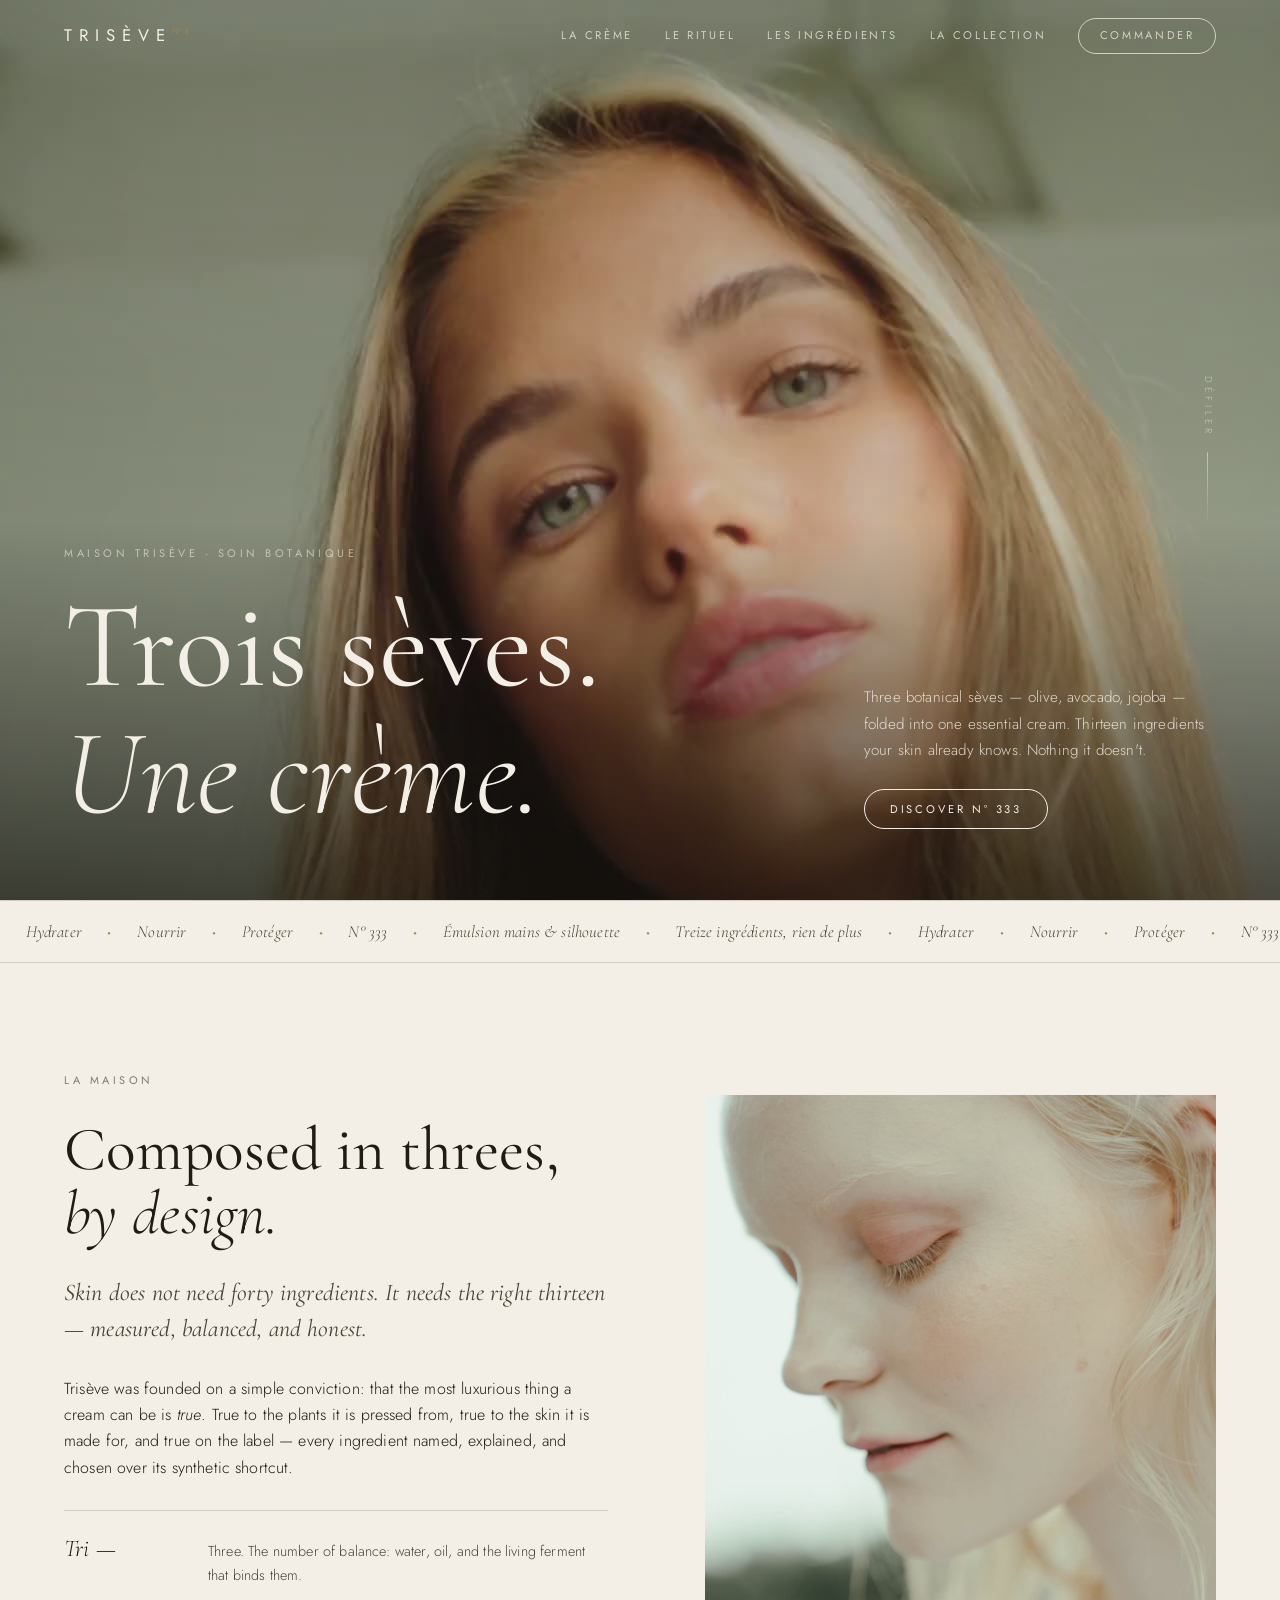
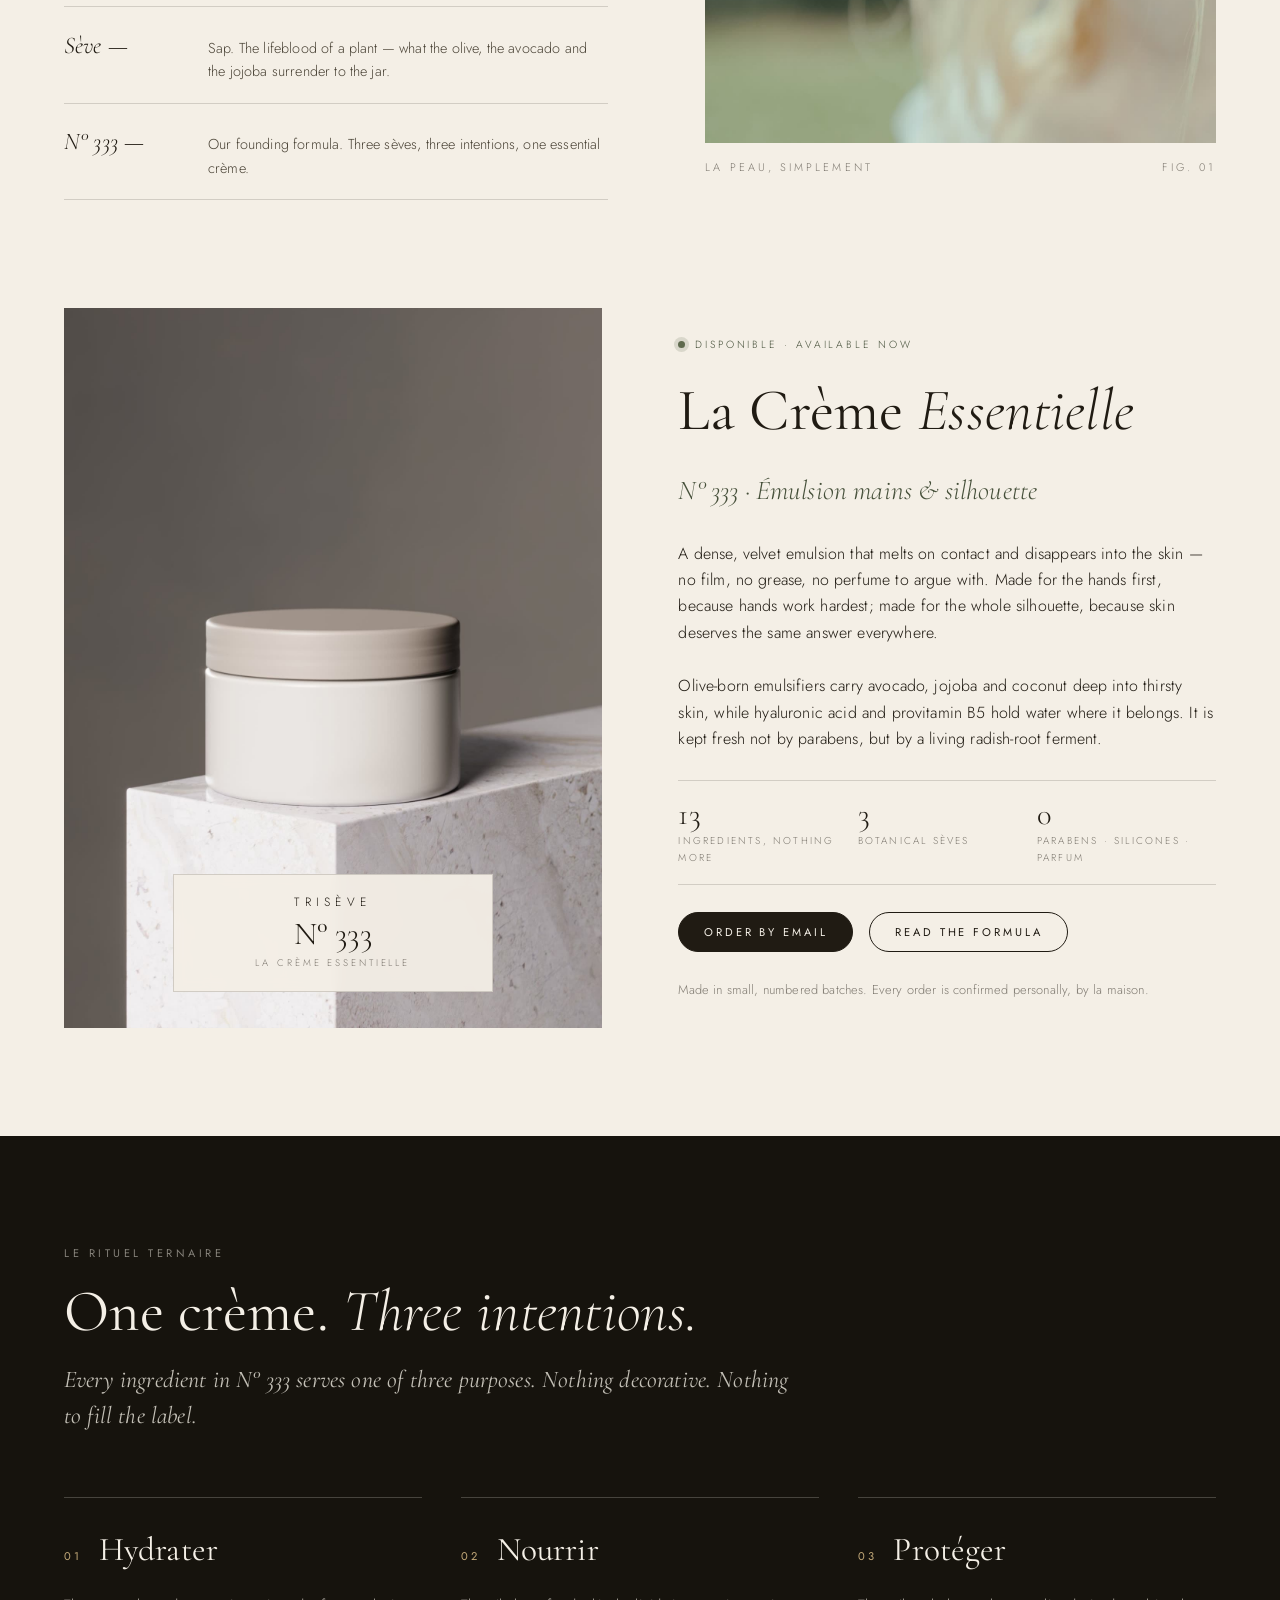
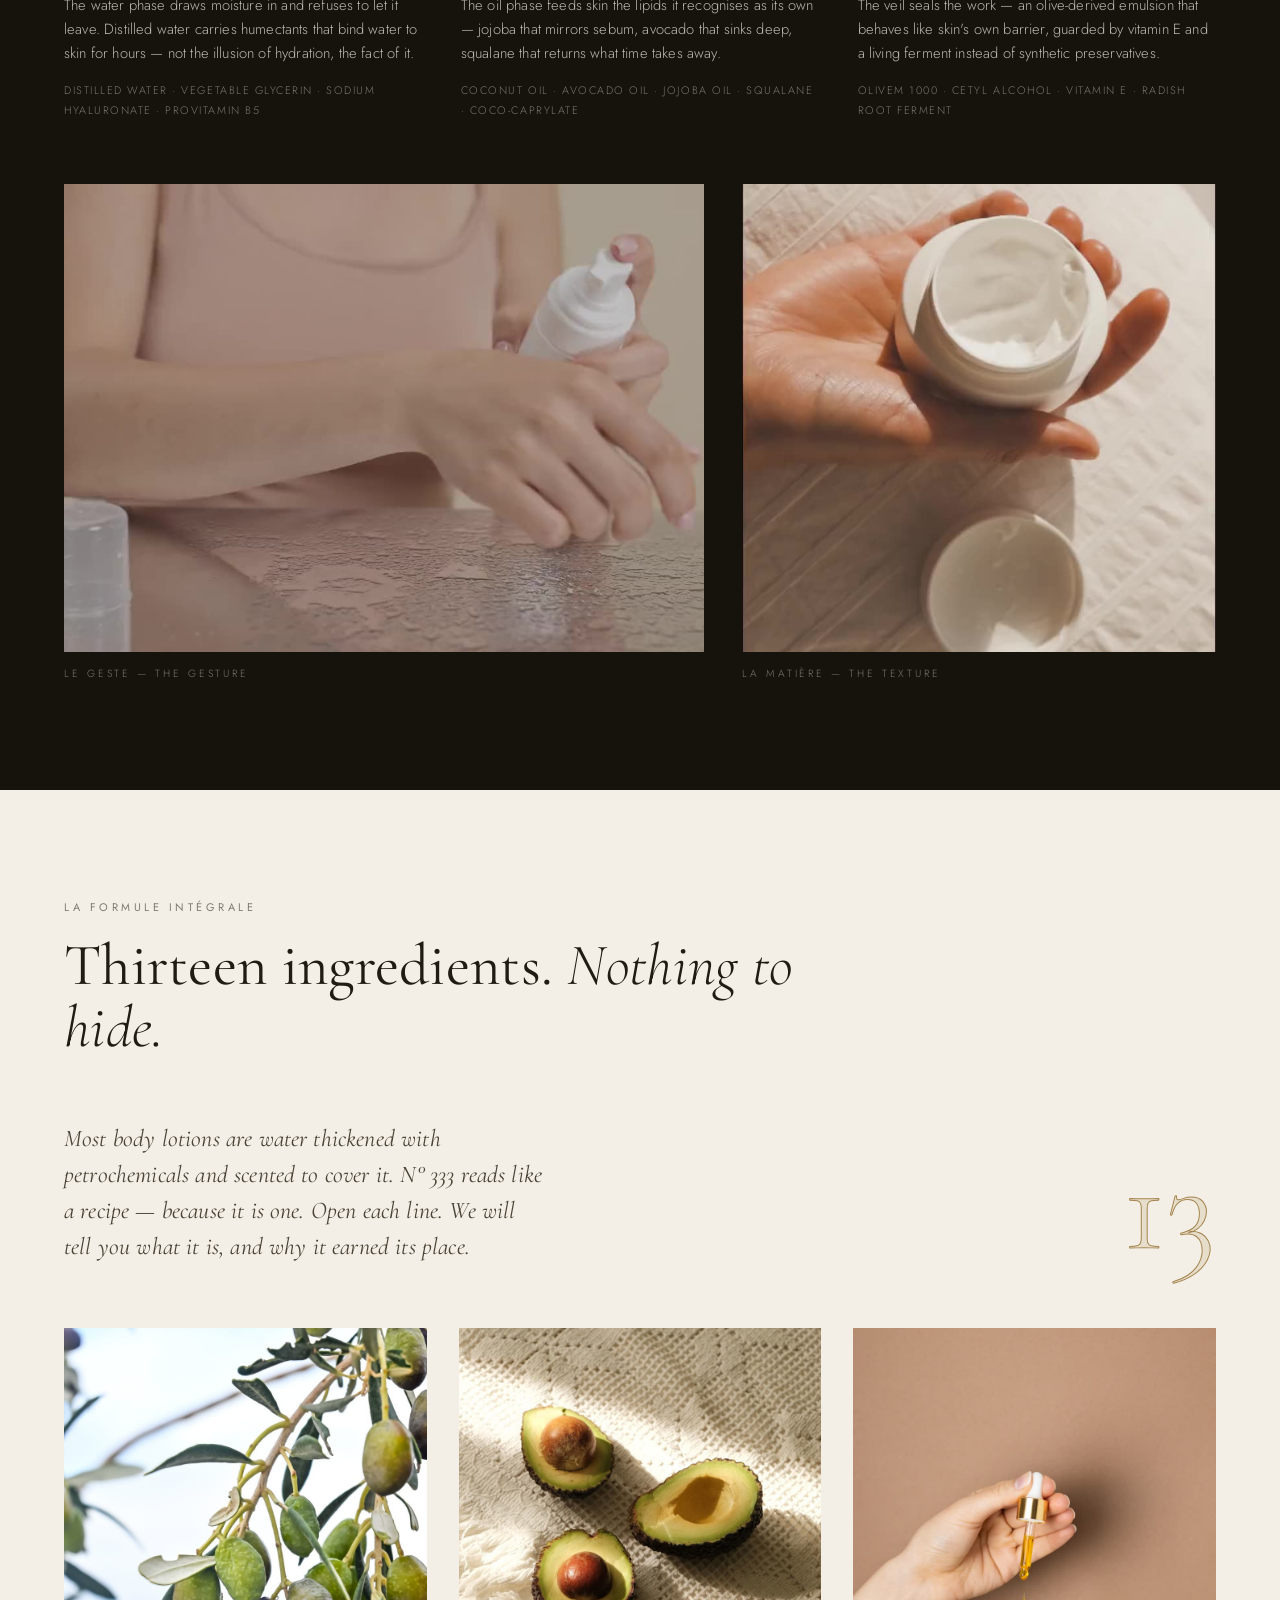
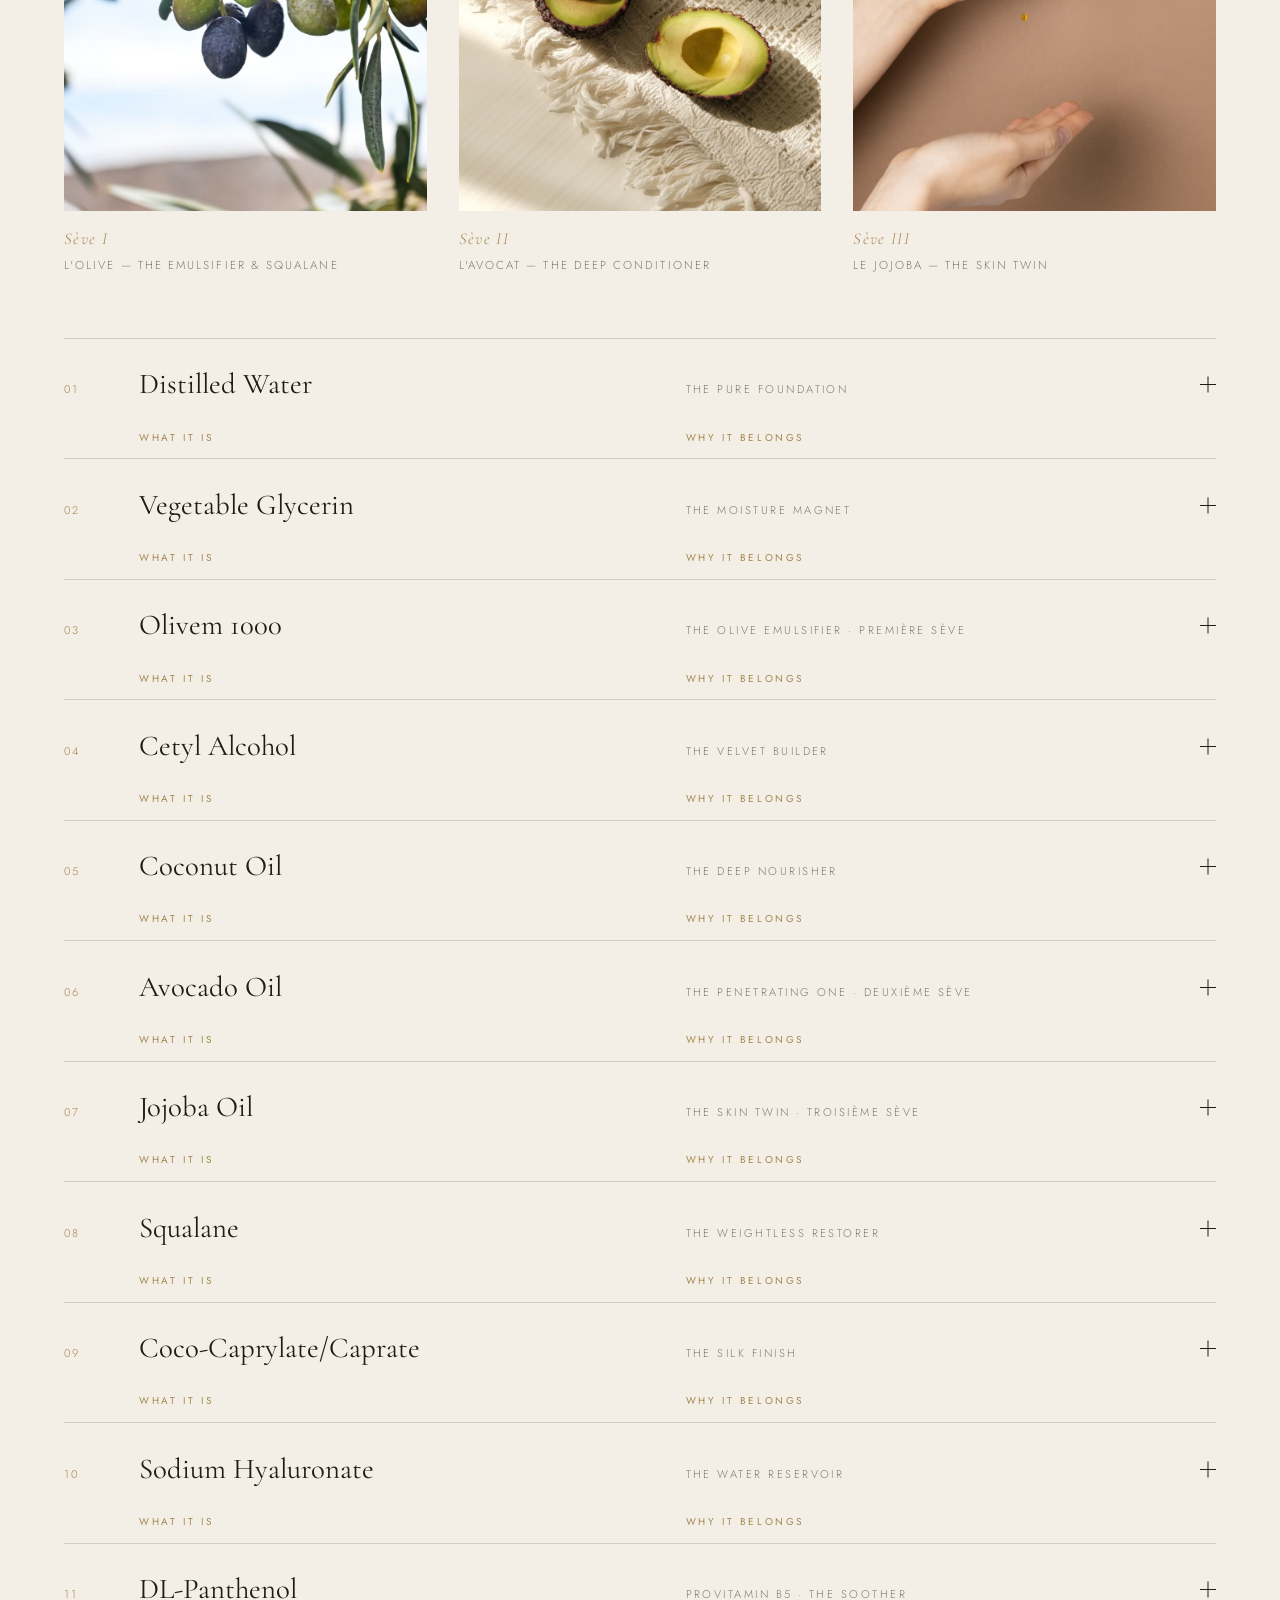
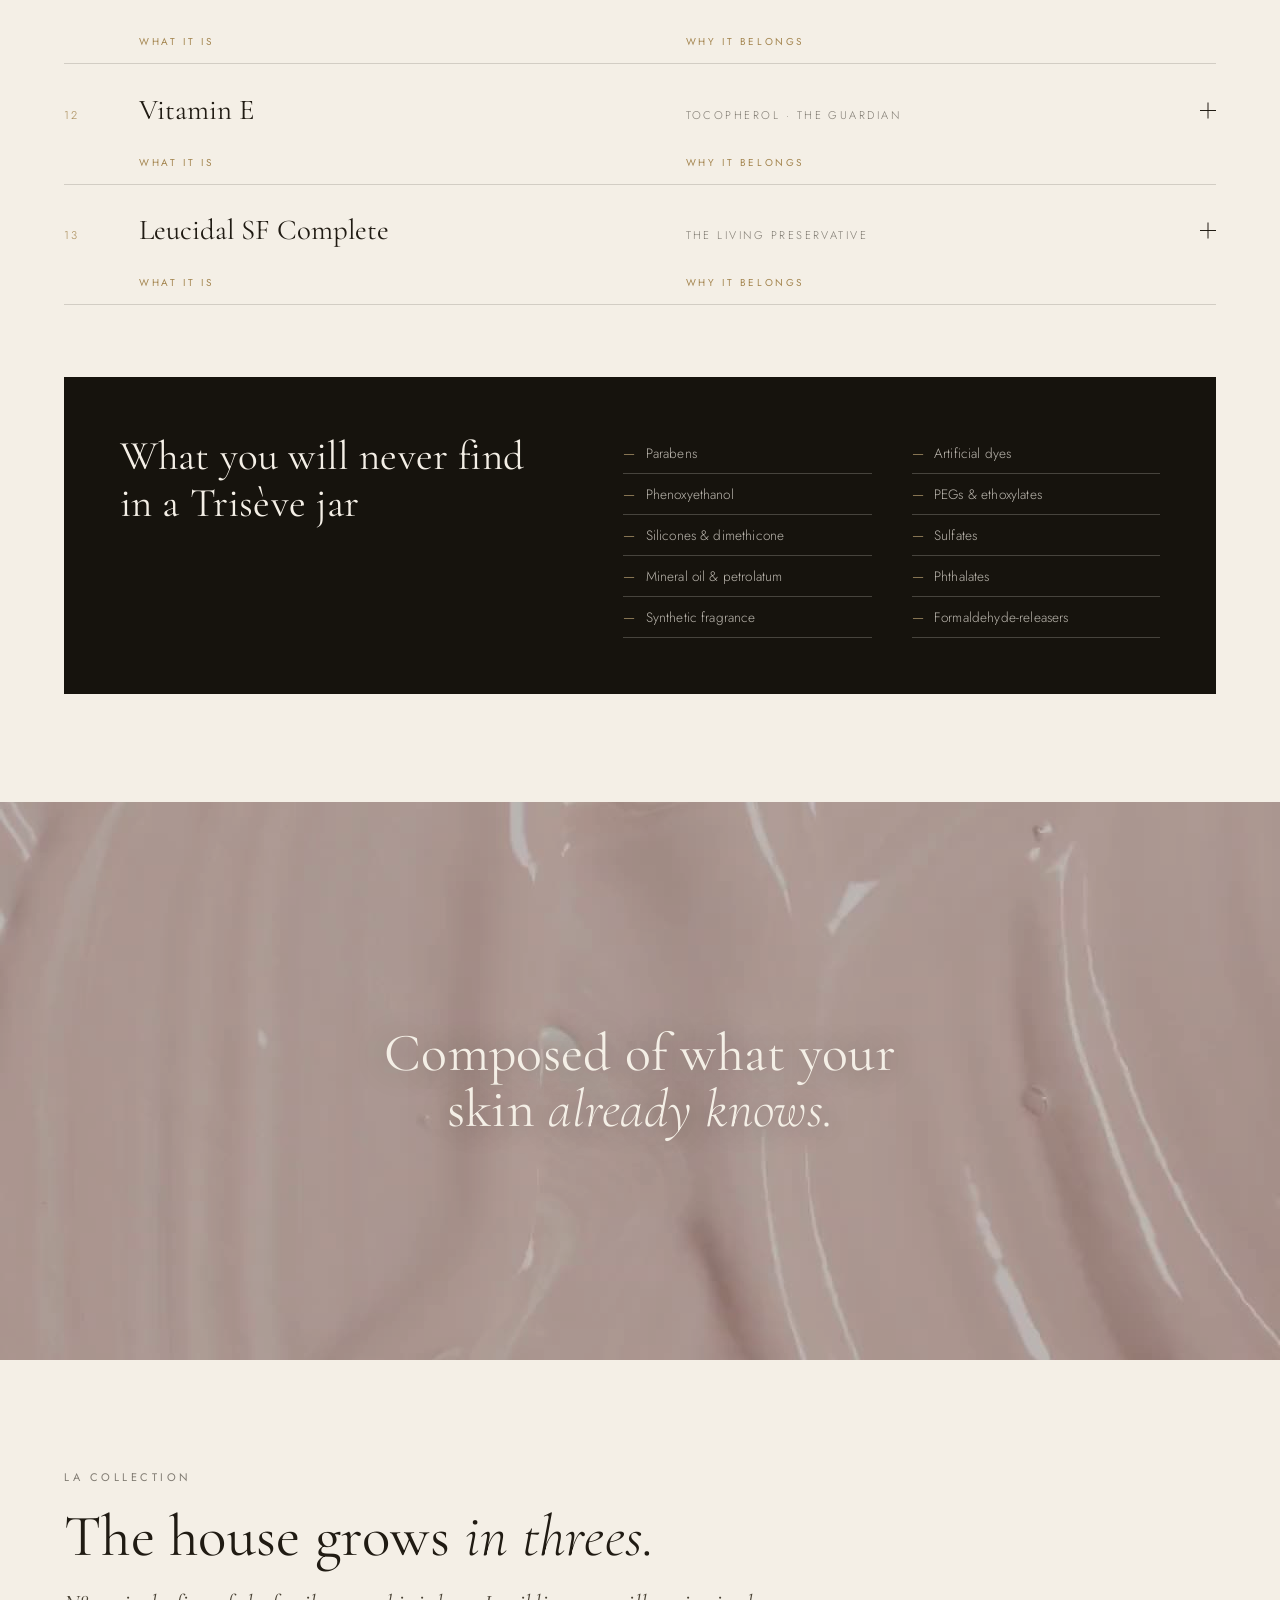
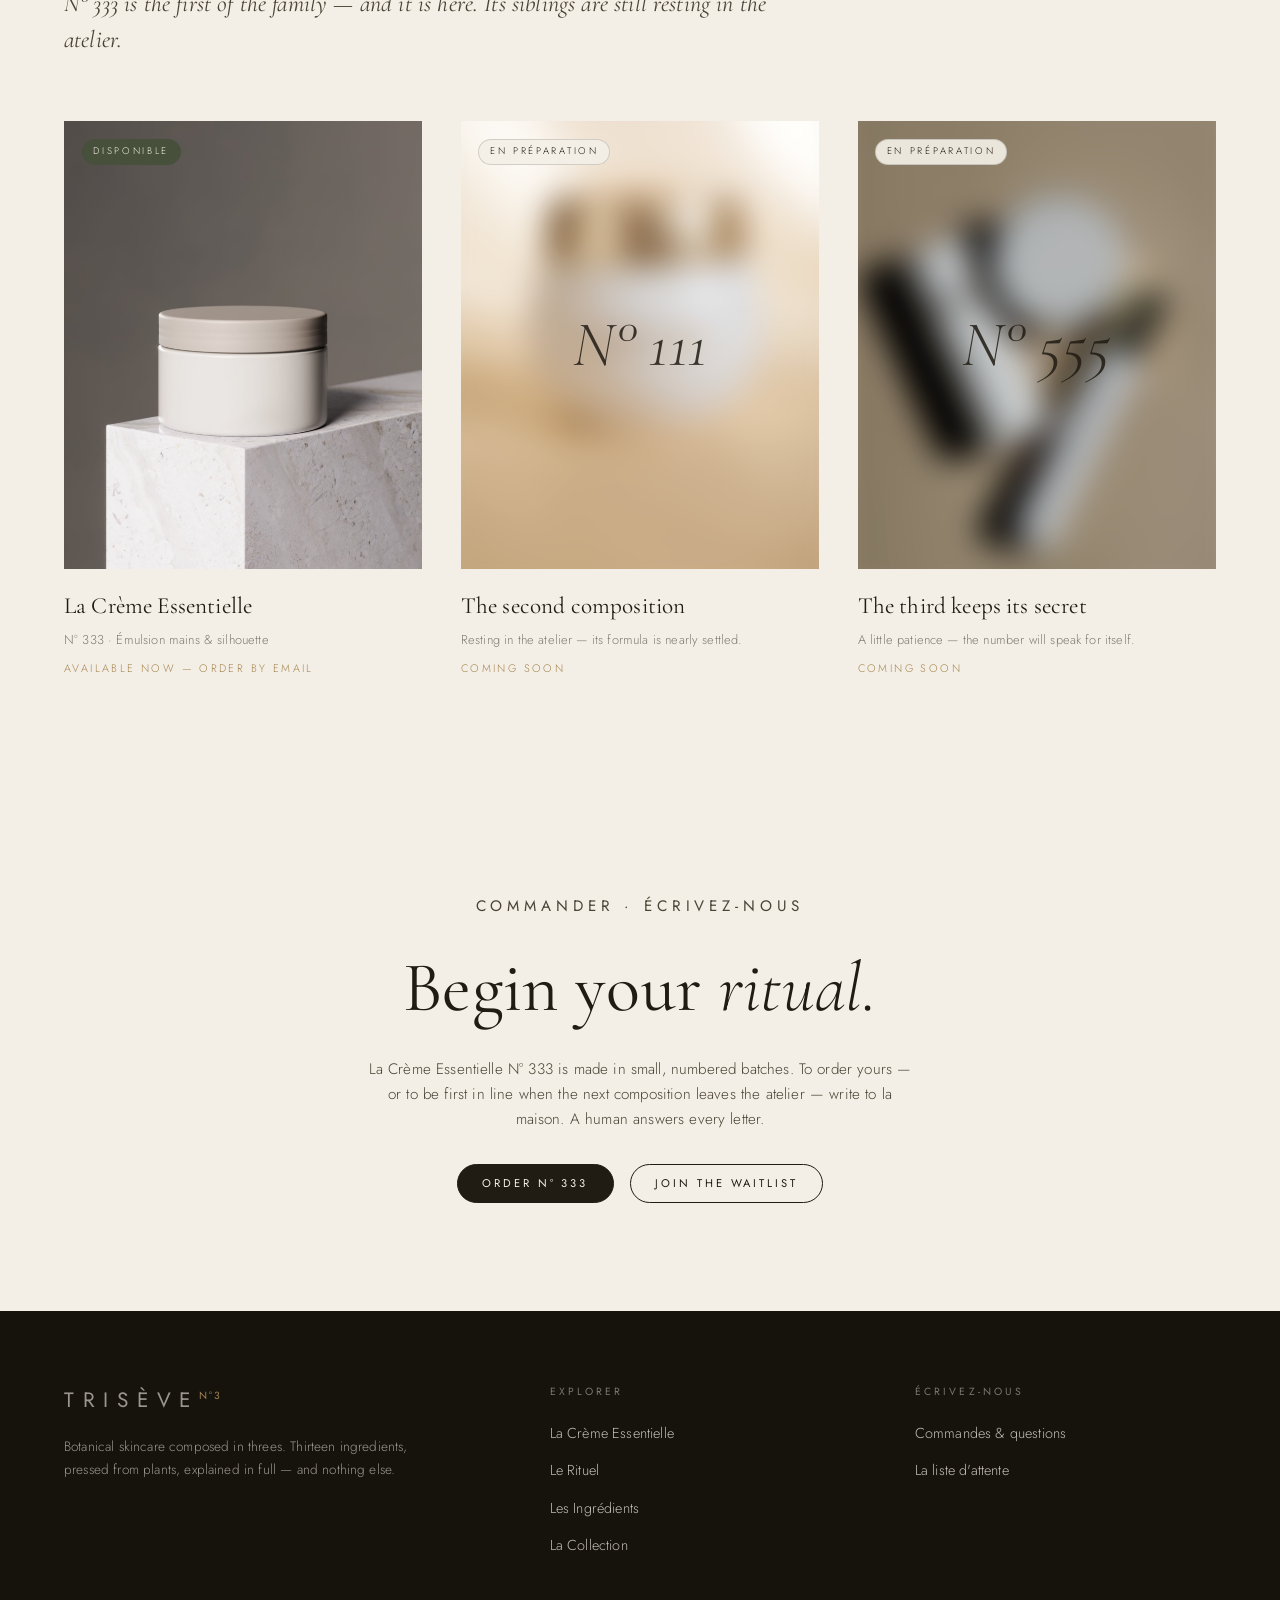
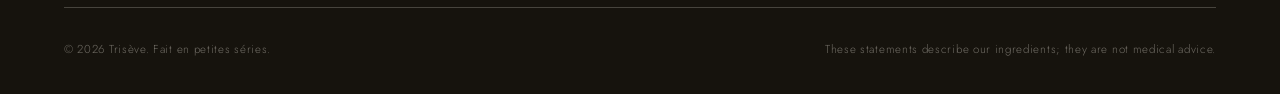
==== index.html @ 41a9b447 "Trisève launch site: hero video, product N° 333, ritual, 13-ingredient glossary, collection Co-Autho" ====
<!DOCTYPE html>
<html lang="en">
<head>
  <meta charset="UTF-8">
  <meta name="viewport" content="width=device-width, initial-scale=1.0">
  <title>Trisève — La Crème Essentielle N° 333 | Natural Hand &amp; Body Cream</title>
  <meta name="description" content="Trisève. Three botanical sèves — olive, avocado, jojoba — folded into one essential cream. Thirteen ingredients, nothing to hide. La Crème Essentielle N° 333, émulsion mains & silhouette, available now.">
  <meta property="og:title" content="Trisève — La Crème Essentielle N° 333">
  <meta property="og:description" content="Three botanical sèves. Thirteen ingredients. Nothing to hide. The essential natural cream for hands & silhouette — available now.">
  <meta property="og:type" content="website">
  <meta property="og:image" content="/media/og.jpg">
  <meta name="theme-color" content="#f4efe6">
  <link rel="icon" type="image/svg+xml" href="/favicon.svg">
  <link rel="preconnect" href="https://fonts.googleapis.com">
  <link rel="preconnect" href="https://fonts.gstatic.com" crossorigin>
  <link href="https://fonts.googleapis.com/css2?family=Cormorant+Garamond:ital,wght@0,300;0,400;0,500;1,300;1,400&family=Jost:wght@300;400;500&display=swap" rel="stylesheet">
  <link rel="stylesheet" href="/styles.css">
  <script type="application/ld+json">
  {
    "@context": "https://schema.org",
    "@type": "Product",
    "name": "La Crème Essentielle N° 333",
    "brand": { "@type": "Brand", "name": "Trisève" },
    "description": "Natural hand & body emulsion composed of thirteen ingredients — olive-derived emulsifier, avocado and jojoba oils, squalane, hyaluronic acid, provitamin B5 and vitamin E, preserved with radish root ferment. No parabens, silicones, mineral oil or synthetic fragrance.",
    "category": "Skincare"
  }
  </script>
</head>
<body>

  <!-- ============ HEADER ============ -->
  <header class="header header--over-dark" id="top">
    <a class="brand" href="#top">Trisève<sup>N°3</sup></a>

    <button class="nav-toggle" aria-expanded="false" aria-controls="nav" aria-label="Open menu">
      <span></span><span></span><span></span>
    </button>

    <nav class="nav" id="nav" aria-label="Main">
      <a href="#creme">La Crème</a>
      <a href="#rituel">Le Rituel</a>
      <a href="#ingredients">Les Ingrédients</a>
      <a href="#collection">La Collection</a>
      <a class="btn btn--header-cta" href="#contact">Commander</a>
    </nav>
  </header>

  <main>

    <!-- ============ HERO ============ -->
    <section class="hero">
      <div class="hero__media">
        <video class="hero__video" autoplay muted loop playsinline poster="/media/hero-poster.jpg" aria-label="A model with luminous, dewy skin in soft natural light">
          <source src="/media/hero.mp4" type="video/mp4">
        </video>
      </div>

      <div class="hero__inner">
        <div>
          <p class="label label--light hero__kicker reveal">Maison Trisève · Soin botanique</p>
          <h1 class="display hero__title reveal" style="--d:.12s">Trois sèves.<br><em>Une crème.</em></h1>
        </div>

        <div class="hero__aside">
          <p class="reveal" style="--d:.25s">Three botanical sèves — olive, avocado, jojoba — folded into one essential cream. Thirteen ingredients your skin already knows. Nothing it doesn't.</p>
          <a class="btn btn--light reveal" style="--d:.38s" href="#creme">Discover N° 333</a>
        </div>
      </div>

      <p class="hero__scroll" aria-hidden="true">Défiler</p>
    </section>

    <!-- ============ MARQUEE ============ -->
    <div class="marquee" aria-hidden="true">
      <div class="marquee__track">
        <div class="marquee__group">
          <span>Hydrater</span><i>◆</i><span>Nourrir</span><i>◆</i><span>Protéger</span><i>◆</i>
          <span>N° 333</span><i>◆</i><span>Émulsion mains &amp; silhouette</span><i>◆</i>
          <span>Treize ingrédients, rien de plus</span><i>◆</i>
        </div>
        <div class="marquee__group">
          <span>Hydrater</span><i>◆</i><span>Nourrir</span><i>◆</i><span>Protéger</span><i>◆</i>
          <span>N° 333</span><i>◆</i><span>Émulsion mains &amp; silhouette</span><i>◆</i>
          <span>Treize ingrédients, rien de plus</span><i>◆</i>
        </div>
      </div>
    </div>

    <!-- ============ MANIFESTO ============ -->
    <section class="section" id="maison">
      <div class="manifesto">
        <div class="manifesto__text">
          <p class="label reveal">La Maison</p>
          <h2 class="display manifesto__title reveal" style="--d:.1s">Composed in threes, <em>by design.</em></h2>
          <p class="lede reveal" style="--d:.18s">Skin does not need forty ingredients. It needs the right thirteen — measured, balanced, and honest.</p>
          <p class="reveal" style="--d:.24s">Trisève was founded on a simple conviction: that the most luxurious thing a cream can be is <em>true</em>. True to the plants it is pressed from, true to the skin it is made for, and true on the label — every ingredient named, explained, and chosen over its synthetic shortcut.</p>

          <dl class="etymology reveal" style="--d:.3s">
            <div>
              <dt>Tri —</dt>
              <dd>Three. The number of balance: water, oil, and the living ferment that binds them.</dd>
            </div>
            <div>
              <dt>Sève —</dt>
              <dd>Sap. The lifeblood of a plant — what the olive, the avocado and the jojoba surrender to the jar.</dd>
            </div>
            <div>
              <dt>N° 333 —</dt>
              <dd>Our founding formula. Three sèves, three intentions, one essential crème.</dd>
            </div>
          </dl>
        </div>

        <figure class="manifesto__media reveal" style="--d:.2s">
          <img src="/media/portrait.jpg" alt="Portrait of a woman with luminous, naturally glowing skin" loading="lazy" width="1200" height="1500">
          <figcaption><span>La peau, simplement</span><span>Fig. 01</span></figcaption>
        </figure>
      </div>
    </section>

    <!-- ============ PRODUCT ============ -->
    <section class="section" id="creme" style="padding-top:0">
      <div class="product">
        <div class="product__media reveal">
          <img src="/media/jar.jpg" alt="The Trisève cream jar on a warm neutral background" loading="lazy" width="1200" height="1500">
          <div class="product__plaque" aria-hidden="true">
            <p class="plaque-brand">Trisève</p>
            <p class="plaque-no">N° 333</p>
            <p class="plaque-sub">La Crème Essentielle</p>
          </div>
        </div>

        <div class="product__body">
          <p class="availability reveal">Disponible · Available now</p>
          <h2 class="display product__title reveal" style="--d:.08s">La Crème <em>Essentielle</em></h2>
          <p class="product__subtitle reveal" style="--d:.14s">N° 333 · Émulsion mains &amp; silhouette</p>

          <p class="reveal" style="--d:.2s">A dense, velvet emulsion that melts on contact and disappears into the skin — no film, no grease, no perfume to argue with. Made for the hands first, because hands work hardest; made for the whole silhouette, because skin deserves the same answer everywhere.</p>

          <p class="reveal" style="--d:.24s">Olive-born emulsifiers carry avocado, jojoba and coconut deep into thirsty skin, while hyaluronic acid and provitamin B5 hold water where it belongs. It is kept fresh not by parabens, but by a living radish-root ferment.</p>

          <div class="product__facts reveal" style="--d:.3s">
            <div><p class="num">13</p><p class="cap">Ingredients, nothing more</p></div>
            <div><p class="num">3</p><p class="cap">Botanical sèves</p></div>
            <div><p class="num">0</p><p class="cap">Parabens · silicones · parfum</p></div>
          </div>

          <div class="product__cta reveal" style="--d:.36s">
            <!-- TODO(launch): replace with your brand email once your domain mailbox exists -->
            <a class="btn btn--solid" href="mailto:drpepperandhookah@gmail.com?subject=Commande%20%E2%80%94%20La%20Cr%C3%A8me%20Essentielle%20N%C2%B0%20333">Order by email</a>
            <a class="btn" href="#ingredients">Read the formula</a>
          </div>
          <p class="product__note reveal" style="--d:.4s">Made in small, numbered batches. Every order is confirmed personally, by la maison.</p>
        </div>
      </div>
    </section>

    <!-- ============ RITUAL ============ -->
    <section class="section section--night" id="rituel">
      <div class="section__head">
        <p class="label reveal">Le Rituel Ternaire</p>
        <h2 class="display reveal" style="--d:.1s">One crème. <em>Three intentions.</em></h2>
        <p class="lede reveal" style="--d:.16s">Every ingredient in N° 333 serves one of three purposes. Nothing decorative. Nothing to fill the label.</p>
      </div>

      <div class="ritual__grid">
        <article class="rite reveal">
          <h3>Hydrater</h3>
          <p>The water phase draws moisture in and refuses to let it leave. Distilled water carries humectants that bind water to skin for hours — not the illusion of hydration, the fact of it.</p>
          <p class="rite__inci">Distilled water · Vegetable glycerin · Sodium hyaluronate · Provitamin B5</p>
        </article>

        <article class="rite reveal" style="--d:.12s">
          <h3>Nourrir</h3>
          <p>The oil phase feeds skin the lipids it recognises as its own — jojoba that mirrors sebum, avocado that sinks deep, squalane that returns what time takes away.</p>
          <p class="rite__inci">Coconut oil · Avocado oil · Jojoba oil · Squalane · Coco-caprylate</p>
        </article>

        <article class="rite reveal" style="--d:.24s">
          <h3>Protéger</h3>
          <p>The veil seals the work — an olive-derived emulsion that behaves like skin's own barrier, guarded by vitamin E and a living ferment instead of synthetic preservatives.</p>
          <p class="rite__inci">Olivem 1000 · Cetyl alcohol · Vitamin E · Radish root ferment</p>
        </article>
      </div>

      <div class="ritual__media">
        <figure class="reveal">
          <video autoplay muted loop playsinline preload="none" poster="/media/hands-poster.jpg" aria-label="Hands applying cream in an elegant, slow gesture">
            <source src="/media/hands.mp4" type="video/mp4">
          </video>
          <figcaption>Le geste — the gesture</figcaption>
        </figure>
        <figure class="reveal" style="--d:.14s">
          <video autoplay muted loop playsinline preload="none" poster="/media/dollop-poster.jpg" aria-label="A finger scooping a rich dollop of cream from an open jar in warm light">
            <source src="/media/dollop.mp4" type="video/mp4">
          </video>
          <figcaption>La matière — the texture</figcaption>
        </figure>
      </div>
    </section>

    <!-- ============ INGREDIENTS ============ -->
    <section class="section ingredients" id="ingredients">
      <div class="section__head">
        <p class="label reveal">La Formule Intégrale</p>
        <h2 class="display reveal" style="--d:.1s">Thirteen ingredients. <em>Nothing to hide.</em></h2>
      </div>

      <div class="ingredients__intro">
        <p class="lede reveal">Most body lotions are water thickened with petrochemicals and scented to cover it. N° 333 reads like a recipe — because it is one. Open each line. We will tell you what it is, and why it earned its place.</p>
        <p class="ingredients__count reveal" style="--d:.15s" aria-hidden="true">13</p>
      </div>

      <div class="seves">
        <figure class="reveal">
          <img src="/media/seve-olive.jpg" alt="Green and black olives ripening on a sunlit branch" loading="lazy" width="900" height="1350">
          <figcaption><span class="seve-no">Sève I</span><span>L'olive — the emulsifier &amp; squalane</span></figcaption>
        </figure>
        <figure class="reveal" style="--d:.12s">
          <img src="/media/seve-avocat.jpg" alt="Halved avocados in warm sunlight on ivory crochet linen" loading="lazy" width="900" height="1600">
          <figcaption><span class="seve-no">Sève II</span><span>L'avocat — the deep conditioner</span></figcaption>
        </figure>
        <figure class="reveal" style="--d:.24s">
          <img src="/media/seve-jojoba.jpg" alt="A golden drop of oil falling from a glass dropper toward an open hand" loading="lazy" width="900" height="1350">
          <figcaption><span class="seve-no">Sève III</span><span>Le jojoba — the skin twin</span></figcaption>
        </figure>
      </div>

      <div class="ing-list">

        <div class="ing" data-open="false">
          <button class="ing__head" aria-expanded="false">
            <span class="ing__no">01</span>
            <span class="ing__name">Distilled Water</span>
            <span class="ing__role">The pure foundation</span>
            <span class="ing__icon" aria-hidden="true"></span>
          </button>
          <div class="ing__body"><div class="ing__cols">
            <p class="ing__what"><strong>What it is</strong>Water, steam-distilled until nothing remains but water itself — free of chlorine, heavy metals and dissolved minerals.</p>
            <p class="ing__why"><strong>Why it belongs</strong>Every cream begins with water; ours begins with the purest form of it. Distillation removes the impurities of treated tap water that can unsettle delicate botanicals — so each ingredient that follows performs exactly as intended.</p>
          </div></div>
        </div>

        <div class="ing" data-open="false">
          <button class="ing__head" aria-expanded="false">
            <span class="ing__no">02</span>
            <span class="ing__name">Vegetable Glycerin</span>
            <span class="ing__role">The moisture magnet</span>
            <span class="ing__icon" aria-hidden="true"></span>
          </button>
          <div class="ing__body"><div class="ing__cols">
            <p class="ing__what"><strong>What it is</strong>A humectant derived from plant oils — a molecule that attracts water and holds it against the skin like a magnet.</p>
            <p class="ing__why"><strong>Why it belongs</strong>Conventional lotions often lean on propylene glycol, a petroleum derivative that can irritate sensitive skin. Plant glycerin does the same work more gently — drawing moisture into the surface of the skin and keeping it there, hour after hour.</p>
          </div></div>
        </div>

        <div class="ing" data-open="false">
          <button class="ing__head" aria-expanded="false">
            <span class="ing__no">03</span>
            <span class="ing__name">Olivem 1000</span>
            <span class="ing__role">The olive emulsifier · première sève</span>
            <span class="ing__icon" aria-hidden="true"></span>
          </button>
          <div class="ing__body"><div class="ing__cols">
            <p class="ing__what"><strong>What it is</strong>Cetearyl olivate &amp; sorbitan olivate — an emulsifier crafted entirely from olive oil, the first of our three sèves. It binds water and oil into one silken emulsion.</p>
            <p class="ing__why"><strong>Why it belongs</strong>Its structure mimics the lipids of your own skin barrier, so the cream absorbs like something skin recognises rather than sits on top of. Mass-market creams use PEG emulsifiers — ethoxylated petrochemicals. Olivem is the natural-origin alternative the finest green formulators reach for.</p>
          </div></div>
        </div>

        <div class="ing" data-open="false">
          <button class="ing__head" aria-expanded="false">
            <span class="ing__no">04</span>
            <span class="ing__name">Cetyl Alcohol</span>
            <span class="ing__role">The velvet builder</span>
            <span class="ing__icon" aria-hidden="true"></span>
          </button>
          <div class="ing__body"><div class="ing__cols">
            <p class="ing__what"><strong>What it is</strong>A fatty alcohol derived from coconut — nothing like the drying alcohol in hand gels. It is a soft, wax-like emollient that gives the crème its dense, cushioned body.</p>
            <p class="ing__why"><strong>Why it belongs</strong>This is the "good" alcohol: it conditions and smooths instead of dehydrating. Where cheaper lotions borrow their slip from silicones that merely coat the skin, cetyl alcohol builds a texture skin can actually drink in.</p>
          </div></div>
        </div>

        <div class="ing" data-open="false">
          <button class="ing__head" aria-expanded="false">
            <span class="ing__no">05</span>
            <span class="ing__name">Coconut Oil</span>
            <span class="ing__role">The deep nourisher</span>
            <span class="ing__icon" aria-hidden="true"></span>
          </button>
          <div class="ing__body"><div class="ing__cols">
            <p class="ing__what"><strong>What it is</strong>The whole oil of the coconut, rich in lauric and caprylic fatty acids — lipids closely related to those found naturally in skin.</p>
            <p class="ing__why"><strong>Why it belongs</strong>It softens the skin that works hardest — knuckles, elbows, heels — and leaves a supple, conditioned finish. Conventional creams reach for mineral oil, a petroleum by-product that coats without nourishing. Coconut oil feeds the skin while it protects it.</p>
          </div></div>
        </div>

        <div class="ing" data-open="false">
          <button class="ing__head" aria-expanded="false">
            <span class="ing__no">06</span>
            <span class="ing__name">Avocado Oil</span>
            <span class="ing__role">The penetrating one · deuxième sève</span>
            <span class="ing__icon" aria-hidden="true"></span>
          </button>
          <div class="ing__body"><div class="ing__cols">
            <p class="ing__what"><strong>What it is</strong>Oil pressed from the flesh of the avocado — the second sève — dense with oleic acid, phytosterols, and vitamins A, D and E.</p>
            <p class="ing__why"><strong>Why it belongs</strong>Most oils rest near the surface; avocado is prized for how deeply it absorbs, carrying its vitamins where drier skin needs them and supporting the skin's own moisture barrier. It is the reason N° 333 keeps working long after it has vanished into the skin.</p>
          </div></div>
        </div>

        <div class="ing" data-open="false">
          <button class="ing__head" aria-expanded="false">
            <span class="ing__no">07</span>
            <span class="ing__name">Jojoba Oil</span>
            <span class="ing__role">The skin twin · troisième sève</span>
            <span class="ing__icon" aria-hidden="true"></span>
          </button>
          <div class="ing__body"><div class="ing__cols">
            <p class="ing__what"><strong>What it is</strong>The third sève — technically not an oil at all but a liquid wax ester, structurally near-identical to the sebum your skin produces on its own.</p>
            <p class="ing__why"><strong>Why it belongs</strong>Because skin reads jojoba as its own, it absorbs without a trace of grease and helps balance skin that is either too dry or too oily. Conventional lotions imitate this weightless finish with dimethicone; jojoba achieves it the way nature drafted it.</p>
          </div></div>
        </div>

        <div class="ing" data-open="false">
          <button class="ing__head" aria-expanded="false">
            <span class="ing__no">08</span>
            <span class="ing__name">Squalane</span>
            <span class="ing__role">The weightless restorer</span>
            <span class="ing__icon" aria-hidden="true"></span>
          </button>
          <div class="ing__body"><div class="ing__cols">
            <p class="ing__what"><strong>What it is</strong>A feather-light, plant-derived emollient — the stable twin of squalene, the moisturising molecule your skin makes naturally but produces less of with every year.</p>
            <p class="ing__why"><strong>Why it belongs</strong>Squalane returns what time takes away: instant suppleness with zero after-feel, and it will not clog pores. Synthetic substitutes — silicones, mineral oil — only film the surface. Squalane replenishes it.</p>
          </div></div>
        </div>

        <div class="ing" data-open="false">
          <button class="ing__head" aria-expanded="false">
            <span class="ing__no">09</span>
            <span class="ing__name">Coco-Caprylate/Caprate</span>
            <span class="ing__role">The silk finish</span>
            <span class="ing__icon" aria-hidden="true"></span>
          </button>
          <div class="ing__body"><div class="ing__cols">
            <p class="ing__what"><strong>What it is</strong>A light ester made from coconut fatty acids — the ingredient responsible for the crème's fast-absorbing, dry-silk finish.</p>
            <p class="ing__why"><strong>Why it belongs</strong>This is nature's answer to silicones: the elegant, powdery slip of dimethicone without the plastic film it leaves behind. Entirely coconut-derived and readily biodegradable — luxury that rinses clean from the world.</p>
          </div></div>
        </div>

        <div class="ing" data-open="false">
          <button class="ing__head" aria-expanded="false">
            <span class="ing__no">10</span>
            <span class="ing__name">Sodium Hyaluronate</span>
            <span class="ing__role">The water reservoir</span>
            <span class="ing__icon" aria-hidden="true"></span>
          </button>
          <div class="ing__body"><div class="ing__cols">
            <p class="ing__what"><strong>What it is</strong>The salt form of hyaluronic acid — a smaller, more absorbable molecule of the famous hydrator that can hold up to a thousand times its weight in water.</p>
            <p class="ing__why"><strong>Why it belongs</strong>It plumps the fine lines of hard-working hands and keeps skin visibly dewy hours after the crème has absorbed. Ordinary body lotions rarely include it — it is costly, and they are built to a price. We consider it essential.</p>
          </div></div>
        </div>

        <div class="ing" data-open="false">
          <button class="ing__head" aria-expanded="false">
            <span class="ing__no">11</span>
            <span class="ing__name">DL-Panthenol</span>
            <span class="ing__role">Provitamin B5 · the soother</span>
            <span class="ing__icon" aria-hidden="true"></span>
          </button>
          <div class="ing__body"><div class="ing__cols">
            <p class="ing__what"><strong>What it is</strong>A provitamin that your skin converts into vitamin B5 on contact — one of the best-documented soothing and conditioning agents in skincare.</p>
            <p class="ing__why"><strong>Why it belongs</strong>Panthenol calms visible redness, softens rough patches and supports the skin's own recovery — which is exactly what hands ask for after washing, weather and work. Gentle enough for the most reactive skin.</p>
          </div></div>
        </div>

        <div class="ing" data-open="false">
          <button class="ing__head" aria-expanded="false">
            <span class="ing__no">12</span>
            <span class="ing__name">Vitamin E</span>
            <span class="ing__role">Tocopherol · the guardian</span>
            <span class="ing__icon" aria-hidden="true"></span>
          </button>
          <div class="ing__body"><div class="ing__cols">
            <p class="ing__what"><strong>What it is</strong>Tocopherol — a natural antioxidant that shields skin lipids from oxidative stress and keeps our botanical oils as fresh as the day they were blended.</p>
            <p class="ing__why"><strong>Why it belongs</strong>Conventional formulas stay shelf-stable with synthetic stabilisers such as BHT — another petrochemical on the label. Vitamin E does the same guardian work while actively conditioning the skin it touches. One ingredient, two gifts.</p>
          </div></div>
        </div>

        <div class="ing" data-open="false">
          <button class="ing__head" aria-expanded="false">
            <span class="ing__no">13</span>
            <span class="ing__name">Leucidal SF Complete</span>
            <span class="ing__role">The living preservative</span>
            <span class="ing__icon" aria-hidden="true"></span>
          </button>
          <div class="ing__body"><div class="ing__cols">
            <p class="ing__what"><strong>What it is</strong>A preservative born of fermentation — radish root ferment, from the same lactic-culture tradition that has kept food safe for centuries.</p>
            <p class="ing__why"><strong>Why it belongs</strong>Every honest cream must be preserved; the question is how. Instead of parabens, phenoxyethanol or formaldehyde-releasers, N° 333 is kept safe by a ferment accepted by natural-cosmetics standards. Protection, without the compromise.</p>
          </div></div>
        </div>

      </div>

      <div class="never reveal">
        <h3>What you will never find in a Trisève jar</h3>
        <ul>
          <li>Parabens</li>
          <li>Phenoxyethanol</li>
          <li>Silicones &amp; dimethicone</li>
          <li>Mineral oil &amp; petrolatum</li>
          <li>Synthetic fragrance</li>
          <li>Artificial dyes</li>
          <li>PEGs &amp; ethoxylates</li>
          <li>Sulfates</li>
          <li>Phthalates</li>
          <li>Formaldehyde-releasers</li>
        </ul>
      </div>
    </section>

    <!-- ============ TEXTURE BREAK ============ -->
    <section class="texture-break" aria-label="Cream texture">
      <video autoplay muted loop playsinline preload="none" poster="/media/texture-poster.jpg">
        <source src="/media/texture.mp4" type="video/mp4">
      </video>
      <div class="inner">
        <p class="display reveal">Composed of what your skin <em>already knows.</em></p>
      </div>
    </section>

    <!-- ============ COLLECTION ============ -->
    <section class="section" id="collection">
      <div class="section__head">
        <p class="label reveal">La Collection</p>
        <h2 class="display reveal" style="--d:.1s">The house grows <em>in threes.</em></h2>
        <p class="lede reveal" style="--d:.16s">N° 333 is the first of the family — and it is here. Its siblings are still resting in the atelier.</p>
      </div>

      <div class="collection__grid">
        <a class="coll-card" href="#creme">
          <div class="coll-card__img">
            <img src="/media/jar.jpg" alt="La Crème Essentielle N° 333" loading="lazy" width="900" height="1125">
            <span class="coll-card__tag coll-card__tag--live">Disponible</span>
          </div>
          <div class="coll-card__meta">
            <h3>La Crème Essentielle</h3>
            <p>N° 333 · Émulsion mains &amp; silhouette</p>
            <p class="coll-note">Available now — order by email</p>
          </div>
        </a>

        <div class="coll-card coll-card--soon">
          <div class="coll-card__img">
            <img src="/media/soon-1.jpg" alt="" aria-hidden="true" loading="lazy" width="900" height="1125">
            <span class="coll-card__tag">En préparation</span>
            <div class="coll-card__veil"><p class="veil-no">N° 111</p></div>
          </div>
          <div class="coll-card__meta">
            <h3>The second composition</h3>
            <p>Resting in the atelier — its formula is nearly settled.</p>
            <p class="coll-note">Coming soon</p>
          </div>
        </div>

        <div class="coll-card coll-card--soon">
          <div class="coll-card__img">
            <img src="/media/soon-2.jpg" alt="" aria-hidden="true" loading="lazy" width="900" height="1125">
            <span class="coll-card__tag">En préparation</span>
            <div class="coll-card__veil"><p class="veil-no">N° 555</p></div>
          </div>
          <div class="coll-card__meta">
            <h3>The third keeps its secret</h3>
            <p>A little patience — the number will speak for itself.</p>
            <p class="coll-note">Coming soon</p>
          </div>
        </div>
      </div>
    </section>

    <!-- ============ CONTACT ============ -->
    <section class="section contact" id="contact">
      <p class="label reveal">Commander · Écrivez-nous</p>
      <h2 class="display reveal" style="--d:.1s">Begin your <em>ritual.</em></h2>
      <p class="reveal" style="--d:.16s">La Crème Essentielle N° 333 is made in small, numbered batches. To order yours — or to be first in line when the next composition leaves the atelier — write to la maison. A human answers every letter.</p>
      <div class="product__cta reveal" style="--d:.22s">
        <a class="btn btn--solid" href="mailto:drpepperandhookah@gmail.com?subject=Commande%20%E2%80%94%20La%20Cr%C3%A8me%20Essentielle%20N%C2%B0%20333">Order N° 333</a>
        <a class="btn" href="mailto:drpepperandhookah@gmail.com?subject=La%20Collection%20%E2%80%94%20tenez-moi%20inform%C3%A9e">Join the waitlist</a>
      </div>
    </section>

  </main>

  <!-- ============ FOOTER ============ -->
  <footer class="footer">
    <div class="footer__grid">
      <div class="footer__brand">
        <p class="brand">Trisève<sup>N°3</sup></p>
        <p>Botanical skincare composed in threes. Thirteen ingredients, pressed from plants, explained in full — and nothing else.</p>
      </div>

      <div>
        <h4>Explorer</h4>
        <ul>
          <li><a href="#creme">La Crème Essentielle</a></li>
          <li><a href="#rituel">Le Rituel</a></li>
          <li><a href="#ingredients">Les Ingrédients</a></li>
          <li><a href="#collection">La Collection</a></li>
        </ul>
      </div>

      <div>
        <h4>Écrivez-nous</h4>
        <ul>
          <li><a href="mailto:drpepperandhookah@gmail.com">Commandes &amp; questions</a></li>
          <li><a href="#contact">La liste d'attente</a></li>
        </ul>
      </div>
    </div>

    <div class="footer__legal">
      <p>© <span id="year">2026</span> Trisève. Fait en petites séries.</p>
      <p>These statements describe our ingredients; they are not medical advice.</p>
    </div>
  </footer>

  <script src="/main.js" defer></script>
</body>
</html>
---- styles.css ----
/* ============================================================
   TRISÈVE — Trois sèves. Une crème.
   Design system: porcelain ivory, warm ink, olive & antique gold
   ============================================================ */

:root {
  --cream: #f4efe6;
  --cream-soft: #efe8db;
  --cream-deep: #e7ddcb;
  --ink: #201b13;
  --ink-soft: #4a4336;
  --ink-faint: rgba(32, 27, 19, 0.55);
  --olive: #5f6a4e;
  --olive-deep: #46503a;
  --gold: #a4854f;
  --gold-soft: #c2a878;
  --hairline: rgba(32, 27, 19, 0.16);
  --hairline-light: rgba(244, 239, 230, 0.22);
  --night: #16130d;
  --night-soft: #211d15;

  --font-display: "Cormorant Garamond", "Cormorant", Garamond, serif;
  --font-sans: "Jost", "Futura", "Century Gothic", sans-serif;

  --ease-lux: cubic-bezier(0.22, 1, 0.36, 1);
  --pad-x: clamp(1.25rem, 5vw, 6rem);
}

* { margin: 0; padding: 0; box-sizing: border-box; }

html {
  scroll-behavior: smooth;
  -webkit-text-size-adjust: 100%;
}

body {
  font-family: var(--font-sans);
  font-weight: 300;
  background: var(--cream);
  color: var(--ink);
  line-height: 1.65;
  letter-spacing: 0.01em;
  overflow-x: hidden;
  -webkit-font-smoothing: antialiased;
}

::selection { background: var(--olive); color: var(--cream); }

img, video { display: block; max-width: 100%; height: auto; }

a { color: inherit; text-decoration: none; }

button { font: inherit; color: inherit; background: none; border: none; cursor: pointer; }

/* ---------- typography helpers ---------- */

.label {
  font-family: var(--font-sans);
  font-size: 0.6875rem;
  font-weight: 400;
  letter-spacing: 0.32em;
  text-transform: uppercase;
  color: var(--ink-faint);
}

.label--gold { color: var(--gold); }
.label--light { color: rgba(244, 239, 230, 0.6); }

.display {
  font-family: var(--font-display);
  font-weight: 400;
  line-height: 1.04;
  letter-spacing: 0.005em;
}

.display em {
  font-style: italic;
  font-weight: 300;
}

.lede {
  font-family: var(--font-display);
  font-size: clamp(1.25rem, 2vw, 1.5rem);
  font-weight: 400;
  font-style: italic;
  line-height: 1.5;
  color: var(--ink-soft);
}

/* ---------- reveal animations ---------- */

.reveal {
  opacity: 0;
  transform: translateY(28px);
  transition: opacity 1s var(--ease-lux), transform 1s var(--ease-lux);
  transition-delay: var(--d, 0s);
}

.reveal.is-visible { opacity: 1; transform: none; }

@media (prefers-reduced-motion: reduce) {
  html { scroll-behavior: auto; }
  .reveal { opacity: 1; transform: none; transition: none; }
  .marquee__track { animation: none !important; }
  .hero__video, .soon-card__img img { animation: none !important; transform: none !important; }
  *, *::before, *::after { transition-duration: 0.01ms !important; animation-duration: 0.01ms !important; }
}

/* ---------- header ---------- */

.header {
  position: fixed;
  inset: 0 0 auto 0;
  z-index: 100;
  display: flex;
  align-items: center;
  justify-content: space-between;
  gap: 2rem;
  padding: 1.1rem var(--pad-x);
  transition: background 0.5s var(--ease-lux), box-shadow 0.5s var(--ease-lux), padding 0.5s var(--ease-lux);
}

.header.is-scrolled {
  background: rgba(244, 239, 230, 0.92);
  -webkit-backdrop-filter: blur(14px);
  backdrop-filter: blur(14px);
  box-shadow: 0 1px 0 var(--hairline);
  padding-top: 0.8rem;
  padding-bottom: 0.8rem;
}

.header--over-dark:not(.is-scrolled) { color: var(--cream); }

.brand {
  font-family: var(--font-sans);
  font-size: 1.05rem;
  font-weight: 400;
  letter-spacing: 0.42em;
  text-transform: uppercase;
  white-space: nowrap;
}

.brand sup {
  font-size: 0.5em;
  letter-spacing: 0.2em;
  vertical-align: super;
  color: var(--gold);
}

.nav {
  display: flex;
  align-items: center;
  gap: clamp(1.2rem, 2.5vw, 2.6rem);
}

.nav a {
  font-size: 0.7rem;
  font-weight: 400;
  letter-spacing: 0.24em;
  text-transform: uppercase;
  opacity: 0.75;
  transition: opacity 0.3s;
  position: relative;
  padding: 0.3rem 0;
}

.nav a::after {
  content: "";
  position: absolute;
  left: 0; right: 100%; bottom: 0;
  height: 1px;
  background: currentColor;
  transition: right 0.4s var(--ease-lux);
}

.nav a:hover { opacity: 1; }
.nav a:hover::after { right: 0; }

.btn {
  display: inline-block;
  font-size: 0.7rem;
  font-weight: 400;
  letter-spacing: 0.26em;
  text-transform: uppercase;
  padding: 0.85em 2.2em;
  border: 1px solid currentColor;
  border-radius: 999px;
  transition: background 0.4s var(--ease-lux), color 0.4s var(--ease-lux), border-color 0.4s;
  text-align: center;
}

.btn:hover { background: var(--ink); border-color: var(--ink); color: var(--cream); }

.btn--solid { background: var(--ink); border-color: var(--ink); color: var(--cream); }
.btn--solid:hover { background: var(--olive-deep); border-color: var(--olive-deep); color: var(--cream); }

.btn--light { color: var(--cream); }
.btn--light:hover { background: var(--cream); border-color: var(--cream); color: var(--ink); }

.header .btn { padding: 0.7em 1.8em; }

.nav-toggle { display: none; }

/* ---------- hero ---------- */

.hero {
  position: relative;
  min-height: 100svh;
  display: flex;
  align-items: flex-end;
  color: var(--cream);
  isolation: isolate;
  overflow: hidden;
}

.hero__media {
  position: absolute;
  inset: 0;
  z-index: -2;
  overflow: hidden;
  background: var(--night);
}

.hero__video {
  width: 100%;
  height: 100%;
  object-fit: cover;
  animation: hero-drift 26s var(--ease-lux) infinite alternate;
}

@keyframes hero-drift {
  from { transform: scale(1); }
  to   { transform: scale(1.07); }
}

.hero::after {
  content: "";
  position: absolute;
  inset: 0;
  z-index: -1;
  background:
    linear-gradient(to top, rgba(22, 19, 13, 0.72) 0%, rgba(22, 19, 13, 0.18) 42%, rgba(22, 19, 13, 0.28) 100%);
}

.hero__inner {
  width: 100%;
  padding: 0 var(--pad-x) clamp(3rem, 7vh, 5.5rem);
  display: grid;
  grid-template-columns: 1fr auto;
  align-items: end;
  gap: 2.5rem;
}

.hero__title {
  font-size: clamp(3.2rem, 9.5vw, 8.5rem);
  max-width: 12ch;
  text-wrap: balance;
}

.hero__kicker { margin-bottom: 1.4rem; }

.hero__aside {
  max-width: 22rem;
  display: grid;
  gap: 1.6rem;
  justify-items: start;
  padding-bottom: 0.5rem;
}

.hero__aside p {
  font-size: 0.95rem;
  line-height: 1.75;
  color: rgba(244, 239, 230, 0.85);
}

.hero__scroll {
  position: absolute;
  right: var(--pad-x);
  top: 50%;
  transform: translateY(-50%);
  writing-mode: vertical-rl;
  font-size: 0.625rem;
  letter-spacing: 0.4em;
  text-transform: uppercase;
  color: rgba(244, 239, 230, 0.55);
  display: flex;
  align-items: center;
  gap: 1rem;
}

.hero__scroll::after {
  content: "";
  width: 1px;
  height: 4.5rem;
  background: linear-gradient(to bottom, rgba(244, 239, 230, 0.55), transparent);
}

/* ---------- marquee ---------- */

.marquee {
  border-block: 1px solid var(--hairline);
  padding: 1.05rem 0;
  overflow: hidden;
  background: var(--cream);
}

.marquee__track {
  display: flex;
  gap: 0;
  width: max-content;
  animation: marquee 38s linear infinite;
}

.marquee__group {
  display: flex;
  align-items: center;
  white-space: nowrap;
  font-family: var(--font-display);
  font-size: 1.05rem;
  font-style: italic;
  color: var(--ink-soft);
}

.marquee__group span { padding: 0 1.6rem; }
.marquee__group i {
  font-style: normal;
  color: var(--gold);
  font-size: 0.8em;
}

@keyframes marquee {
  to { transform: translateX(-50%); }
}

/* ---------- section scaffolding ---------- */

.section {
  padding: clamp(5rem, 12vh, 9rem) var(--pad-x);
}

.section__head {
  display: grid;
  gap: 1.2rem;
  max-width: 46rem;
  margin-bottom: clamp(3rem, 7vh, 5rem);
}

.section__head .display { font-size: clamp(2.2rem, 4.6vw, 3.9rem); }

.section--night {
  background: var(--night);
  color: var(--cream);
}

.section--night .lede { color: rgba(244, 239, 230, 0.78); }
.section--night .label { color: rgba(244, 239, 230, 0.5); }

/* ---------- manifesto ---------- */

.manifesto {
  display: grid;
  grid-template-columns: minmax(0, 1.05fr) minmax(0, 0.95fr);
  gap: clamp(2.5rem, 6vw, 6rem);
  align-items: center;
}

.manifesto__text { display: grid; gap: 1.8rem; max-width: 34rem; }

.manifesto__title { font-size: clamp(2.4rem, 4.8vw, 4.2rem); }

.etymology {
  display: grid;
  gap: 0;
  border-top: 1px solid var(--hairline);
}

.etymology > div {
  display: grid;
  grid-template-columns: 7.5rem 1fr;
  gap: 1.5rem;
  padding: 1.15rem 0;
  border-bottom: 1px solid var(--hairline);
  align-items: baseline;
}

.etymology dt {
  font-family: var(--font-display);
  font-size: 1.5rem;
  font-style: italic;
}

.etymology dd { font-size: 0.9rem; color: var(--ink-soft); }

.manifesto__media {
  position: relative;
}

.manifesto__media img {
  width: 100%;
  height: clamp(28rem, 72vh, 42rem);
  object-fit: cover;
}

.manifesto__media figcaption {
  margin-top: 0.9rem;
  font-size: 0.6875rem;
  letter-spacing: 0.28em;
  text-transform: uppercase;
  color: var(--ink-faint);
  display: flex;
  justify-content: space-between;
}

/* ---------- product ---------- */

.product {
  display: grid;
  grid-template-columns: minmax(0, 1fr) minmax(0, 1fr);
  gap: clamp(2.5rem, 6vw, 6rem);
  align-items: center;
}

.product__media {
  position: relative;
  overflow: hidden;
  background: var(--cream-deep);
}

.product__media > img {
  width: 100%;
  height: clamp(30rem, 80vh, 46rem);
  object-fit: cover;
}

.product__plaque {
  position: absolute;
  left: 50%;
  bottom: clamp(1.5rem, 4vh, 3rem);
  transform: translateX(-50%);
  background: rgba(244, 239, 230, 0.94);
  -webkit-backdrop-filter: blur(6px);
  backdrop-filter: blur(6px);
  border: 1px solid var(--hairline);
  padding: 1.1rem 2.4rem 1.2rem;
  text-align: center;
  min-width: min(20rem, 78%);
}

.product__plaque .plaque-brand {
  font-size: 0.75rem;
  letter-spacing: 0.44em;
  text-transform: uppercase;
}

.product__plaque .plaque-no {
  font-family: var(--font-display);
  font-size: 2rem;
  line-height: 1.2;
  margin: 0.15rem 0;
}

.product__plaque .plaque-sub {
  font-size: 0.6rem;
  letter-spacing: 0.3em;
  text-transform: uppercase;
  color: var(--ink-faint);
}

.product__body { display: grid; gap: 1.7rem; max-width: 34rem; }

.product__title { font-size: clamp(2.4rem, 4.6vw, 4rem); }

.product__subtitle {
  font-family: var(--font-display);
  font-size: clamp(1.3rem, 2.2vw, 1.7rem);
  font-style: italic;
  color: var(--olive-deep);
}

.availability {
  display: inline-flex;
  align-items: center;
  gap: 0.6rem;
  font-size: 0.65rem;
  letter-spacing: 0.28em;
  text-transform: uppercase;
  color: var(--olive-deep);
}

.availability::before {
  content: "";
  width: 7px; height: 7px;
  border-radius: 50%;
  background: var(--olive);
  box-shadow: 0 0 0 4px rgba(95, 106, 78, 0.18);
}

.product__facts {
  display: grid;
  grid-template-columns: repeat(3, 1fr);
  border-top: 1px solid var(--hairline);
}

.product__facts > div {
  padding: 1.1rem 1rem 1.1rem 0;
  border-bottom: 1px solid var(--hairline);
}

.product__facts .num {
  font-family: var(--font-display);
  font-size: 1.9rem;
  line-height: 1.15;
}

.product__facts .cap {
  font-size: 0.625rem;
  letter-spacing: 0.22em;
  text-transform: uppercase;
  color: var(--ink-faint);
}

.product__cta {
  display: flex;
  flex-wrap: wrap;
  gap: 1rem;
  align-items: center;
}

.product__note { font-size: 0.8rem; color: var(--ink-faint); }

/* ---------- ritual ---------- */

.ritual__grid {
  display: grid;
  grid-template-columns: repeat(3, 1fr);
  gap: clamp(1.5rem, 3vw, 3rem);
  counter-reset: rite;
}

.rite {
  border-top: 1px solid var(--hairline-light);
  padding-top: 1.6rem;
  display: grid;
  gap: 0.9rem;
  align-content: start;
}

.rite h3 {
  font-family: var(--font-display);
  font-size: clamp(1.7rem, 2.6vw, 2.3rem);
  font-weight: 400;
  display: flex;
  align-items: baseline;
  gap: 1rem;
}

.rite h3::before {
  counter-increment: rite;
  content: "0" counter(rite);
  font-family: var(--font-sans);
  font-size: 0.7rem;
  letter-spacing: 0.3em;
  color: var(--gold-soft);
}

.rite p { font-size: 0.92rem; color: rgba(244, 239, 230, 0.75); }

.rite .rite__inci {
  font-size: 0.68rem;
  letter-spacing: 0.14em;
  text-transform: uppercase;
  color: rgba(244, 239, 230, 0.45);
  line-height: 1.9;
}

.ritual__media {
  margin-top: clamp(3rem, 7vh, 5rem);
  display: grid;
  grid-template-columns: minmax(0, 1.35fr) minmax(0, 1fr);
  gap: clamp(1.5rem, 3vw, 3rem);
}

.ritual__media figure { position: relative; overflow: hidden; }

.ritual__media video {
  width: 100%;
  height: clamp(18rem, 52vh, 30rem);
  object-fit: cover;
}

.ritual__media figcaption {
  margin-top: 0.8rem;
  font-size: 0.65rem;
  letter-spacing: 0.28em;
  text-transform: uppercase;
  color: rgba(244, 239, 230, 0.45);
}

/* ---------- ingredients ---------- */

.ingredients .section__head { max-width: 52rem; }

.ingredients__intro {
  display: grid;
  grid-template-columns: minmax(0, 1fr) minmax(0, 1fr);
  gap: clamp(2rem, 5vw, 5rem);
  margin-bottom: clamp(3rem, 7vh, 5rem);
  align-items: end;
}

.ingredients__intro .lede { max-width: 30rem; }

.ingredients__count {
  font-family: var(--font-display);
  font-size: clamp(5rem, 10vw, 9rem);
  line-height: 0.9;
  text-align: right;
  color: var(--cream-deep);
  -webkit-text-stroke: 1px var(--gold);
}

.seves {
  display: grid;
  grid-template-columns: repeat(3, 1fr);
  gap: clamp(1.2rem, 2.5vw, 2.4rem);
  margin-bottom: clamp(3rem, 7vh, 5rem);
}

.seves figure { display: grid; gap: 0.85rem; }

.seves img {
  width: 100%;
  aspect-ratio: 3 / 4;
  object-fit: cover;
}

.seves figcaption {
  display: grid;
  gap: 0.2rem;
  font-size: 0.72rem;
  letter-spacing: 0.18em;
  text-transform: uppercase;
  color: var(--ink-faint);
}

.seves .seve-no {
  font-family: var(--font-display);
  font-style: italic;
  font-size: 1.05rem;
  letter-spacing: 0.08em;
  text-transform: none;
  color: var(--gold);
}

.ing-list { border-top: 1px solid var(--hairline); }

.ing {
  border-bottom: 1px solid var(--hairline);
}

.ing__head {
  width: 100%;
  display: grid;
  grid-template-columns: 3.5rem minmax(0, 1.1fr) minmax(0, 1fr) 2rem;
  gap: 1.2rem;
  align-items: baseline;
  padding: 1.35rem 0;
  text-align: left;
  transition: opacity 0.3s;
}

.ing__head:hover { opacity: 0.72; }

.ing__no {
  font-size: 0.7rem;
  letter-spacing: 0.22em;
  color: var(--gold);
}

.ing__name {
  font-family: var(--font-display);
  font-size: clamp(1.25rem, 2.4vw, 1.8rem);
  font-weight: 400;
}

.ing__role {
  font-size: 0.7rem;
  letter-spacing: 0.22em;
  text-transform: uppercase;
  color: var(--ink-faint);
}

.ing__icon {
  justify-self: end;
  width: 1rem; height: 1rem;
  position: relative;
  align-self: center;
}

.ing__icon::before, .ing__icon::after {
  content: "";
  position: absolute;
  inset: 50% auto auto 0;
  width: 100%; height: 1px;
  background: var(--ink);
  transition: transform 0.45s var(--ease-lux);
}

.ing__icon::after { transform: rotate(90deg); }

.ing[data-open="true"] .ing__icon::after { transform: rotate(0deg); }

.ing__body {
  display: grid;
  grid-template-rows: 0fr;
  transition: grid-template-rows 0.55s var(--ease-lux);
}

.ing[data-open="true"] .ing__body { grid-template-rows: 1fr; }

.ing__body > div { overflow: hidden; }

.ing__cols {
  display: grid;
  grid-template-columns: 3.5rem minmax(0, 1.1fr) minmax(0, 1fr) 2rem;
  gap: 1.2rem;
  padding-bottom: 1.8rem;
}

.ing__what { grid-column: 2; font-size: 0.92rem; color: var(--ink-soft); }

.ing__why { grid-column: 3; font-size: 0.92rem; color: var(--ink-soft); }

.ing__why strong, .ing__what strong {
  display: block;
  font-family: var(--font-sans);
  font-size: 0.625rem;
  font-weight: 400;
  letter-spacing: 0.26em;
  text-transform: uppercase;
  color: var(--gold);
  margin-bottom: 0.5rem;
}

/* never-list */

.never {
  margin-top: clamp(3.5rem, 8vh, 5.5rem);
  display: grid;
  grid-template-columns: minmax(0, 0.9fr) minmax(0, 1.1fr);
  gap: clamp(2rem, 5vw, 5rem);
  padding: clamp(2rem, 5vw, 3.5rem);
  background: var(--night);
  color: var(--cream);
}

.never h3 {
  font-family: var(--font-display);
  font-size: clamp(1.8rem, 3.2vw, 2.6rem);
  font-weight: 400;
  line-height: 1.15;
}

.never ul {
  list-style: none;
  columns: 2;
  gap: 2.5rem;
}

.never li {
  font-size: 0.85rem;
  padding: 0.55rem 0;
  border-bottom: 1px solid var(--hairline-light);
  color: rgba(244, 239, 230, 0.75);
  break-inside: avoid;
  position: relative;
  padding-left: 1.4rem;
}

.never li::before {
  content: "—";
  position: absolute;
  left: 0;
  color: var(--gold-soft);
}

/* ---------- collection ---------- */

.collection__grid {
  display: grid;
  grid-template-columns: repeat(3, 1fr);
  gap: clamp(1.5rem, 3vw, 2.6rem);
}

.coll-card {
  display: grid;
  gap: 1.1rem;
  align-content: start;
}

.coll-card__img {
  position: relative;
  overflow: hidden;
  background: var(--cream-deep);
  aspect-ratio: 4 / 5;
}

.coll-card__img img {
  width: 100%;
  height: 100%;
  object-fit: cover;
  transition: transform 1.2s var(--ease-lux);
}

.coll-card:hover .coll-card__img img { transform: scale(1.045); }

.coll-card--soon .coll-card__img img {
  filter: blur(14px) saturate(0.85) brightness(1.02);
  transform: scale(1.15);
}

.coll-card--soon:hover .coll-card__img img { transform: scale(1.18); }

.coll-card__veil {
  position: absolute;
  inset: 0;
  display: grid;
  place-items: center;
  text-align: center;
  padding: 1.5rem;
}

.coll-card__veil .veil-no {
  font-family: var(--font-display);
  font-size: clamp(2.6rem, 5vw, 4rem);
  font-style: italic;
  color: var(--ink);
  opacity: 0.85;
}

.coll-card__tag {
  position: absolute;
  top: 1.1rem;
  left: 1.1rem;
  font-size: 0.6rem;
  letter-spacing: 0.28em;
  text-transform: uppercase;
  background: rgba(244, 239, 230, 0.92);
  border: 1px solid var(--hairline);
  padding: 0.45em 1.1em;
  border-radius: 999px;
}

.coll-card__tag--live {
  background: var(--olive-deep);
  border-color: var(--olive-deep);
  color: var(--cream);
}

.coll-card__meta { display: grid; gap: 0.25rem; }

.coll-card__meta h3 {
  font-family: var(--font-display);
  font-size: 1.45rem;
  font-weight: 400;
}

.coll-card__meta p {
  font-size: 0.8rem;
  color: var(--ink-faint);
}

.coll-card__meta .coll-note {
  font-size: 0.68rem;
  letter-spacing: 0.22em;
  text-transform: uppercase;
  color: var(--gold);
  margin-top: 0.4rem;
}

/* ---------- texture break ---------- */

.texture-break {
  position: relative;
  height: clamp(22rem, 62vh, 36rem);
  overflow: hidden;
  isolation: isolate;
}

.texture-break video {
  position: absolute;
  inset: 0;
  width: 100%;
  height: 100%;
  object-fit: cover;
  z-index: -1;
}

.texture-break::after {
  content: "";
  position: absolute;
  inset: 0;
  background: rgba(22, 19, 13, 0.24);
  z-index: -1;
}

.texture-break .inner {
  height: 100%;
  display: grid;
  place-items: center;
  text-align: center;
  padding: 0 var(--pad-x);
  color: var(--cream);
}

.texture-break .display {
  font-size: clamp(1.9rem, 4.2vw, 3.4rem);
  max-width: 22ch;
  text-shadow: 0 1px 30px rgba(22, 19, 13, 0.35);
}

/* ---------- contact / footer ---------- */

.contact {
  text-align: center;
  display: grid;
  justify-items: center;
  gap: 2rem;
}

.contact .display { font-size: clamp(2.4rem, 5.5vw, 4.6rem); max-width: 18ch; }

.contact p { max-width: 34rem; color: var(--ink-soft); font-size: 0.95rem; }

.footer {
  background: var(--night);
  color: var(--cream);
  padding: clamp(3.5rem, 8vh, 5.5rem) var(--pad-x) 2.2rem;
}

.footer__grid {
  display: grid;
  grid-template-columns: minmax(0, 1.4fr) repeat(2, minmax(0, 1fr));
  gap: clamp(2rem, 5vw, 5rem);
  padding-bottom: 3rem;
  border-bottom: 1px solid var(--hairline-light);
}

.footer__brand {
  display: grid;
  gap: 1.1rem;
  align-content: start;
}

.footer__brand .brand { font-size: 1.3rem; }

.footer__brand p {
  font-size: 0.85rem;
  color: rgba(244, 239, 230, 0.6);
  max-width: 24rem;
}

.footer h4 {
  font-size: 0.65rem;
  font-weight: 400;
  letter-spacing: 0.3em;
  text-transform: uppercase;
  color: rgba(244, 239, 230, 0.45);
  margin-bottom: 1.2rem;
}

.footer ul { list-style: none; display: grid; gap: 0.7rem; }

.footer ul a {
  font-size: 0.9rem;
  color: rgba(244, 239, 230, 0.78);
  transition: color 0.3s;
}

.footer ul a:hover { color: var(--cream); }

.footer__legal {
  display: flex;
  flex-wrap: wrap;
  justify-content: space-between;
  gap: 1rem;
  padding-top: 2rem;
  font-size: 0.72rem;
  color: rgba(244, 239, 230, 0.4);
  letter-spacing: 0.06em;
}

/* ---------- responsive ---------- */

@media (max-width: 960px) {
  .manifesto,
  .product,
  .ingredients__intro,
  .never,
  .ritual__media { grid-template-columns: 1fr; }

  .ritual__grid { grid-template-columns: 1fr; gap: 2.2rem; }

  .collection__grid { grid-template-columns: 1fr; max-width: 30rem; margin-inline: auto; }

  .hero__inner { grid-template-columns: 1fr; }

  .hero__scroll { display: none; }

  .ingredients__count { text-align: left; }

  .footer__grid { grid-template-columns: 1fr 1fr; }
  .footer__brand { grid-column: 1 / -1; }

  .ing__head { grid-template-columns: 2.4rem minmax(0, 1fr) 2rem; }
  .ing__role { display: none; }
  .ing__cols { grid-template-columns: 2.4rem minmax(0, 1fr); }
  .ing__what { grid-column: 2; }
  .ing__why { grid-column: 2; margin-top: 1.1rem; }
}

@media (max-width: 720px) {
  .nav {
    position: fixed;
    inset: 0;
    flex-direction: column;
    justify-content: center;
    gap: 2.2rem;
    background: var(--cream);
    color: var(--ink);
    transform: translateY(-100%);
    transition: transform 0.6s var(--ease-lux);
    z-index: 90;
  }

  .nav.is-open { transform: none; }

  .nav a { font-size: 0.95rem; }

  .nav .btn { margin-top: 1rem; }

  .nav-toggle {
    display: grid;
    gap: 5px;
    z-index: 95;
    padding: 0.4rem 0;
    width: 2rem;
  }

  .nav-toggle span {
    height: 1px;
    background: currentColor;
    transition: transform 0.4s var(--ease-lux), opacity 0.3s;
  }

  .nav-toggle[aria-expanded="true"] { color: var(--ink); }
  .nav-toggle[aria-expanded="true"] span:nth-child(1) { transform: translateY(6px) rotate(45deg); }
  .nav-toggle[aria-expanded="true"] span:nth-child(2) { opacity: 0; }
  .nav-toggle[aria-expanded="true"] span:nth-child(3) { transform: translateY(-6px) rotate(-45deg); }

  .header .btn--header-cta { display: none; }

  .never ul { columns: 1; }

  .product__facts { grid-template-columns: 1fr 1fr; }

  .seves { grid-template-columns: 1fr; max-width: 24rem; }
}
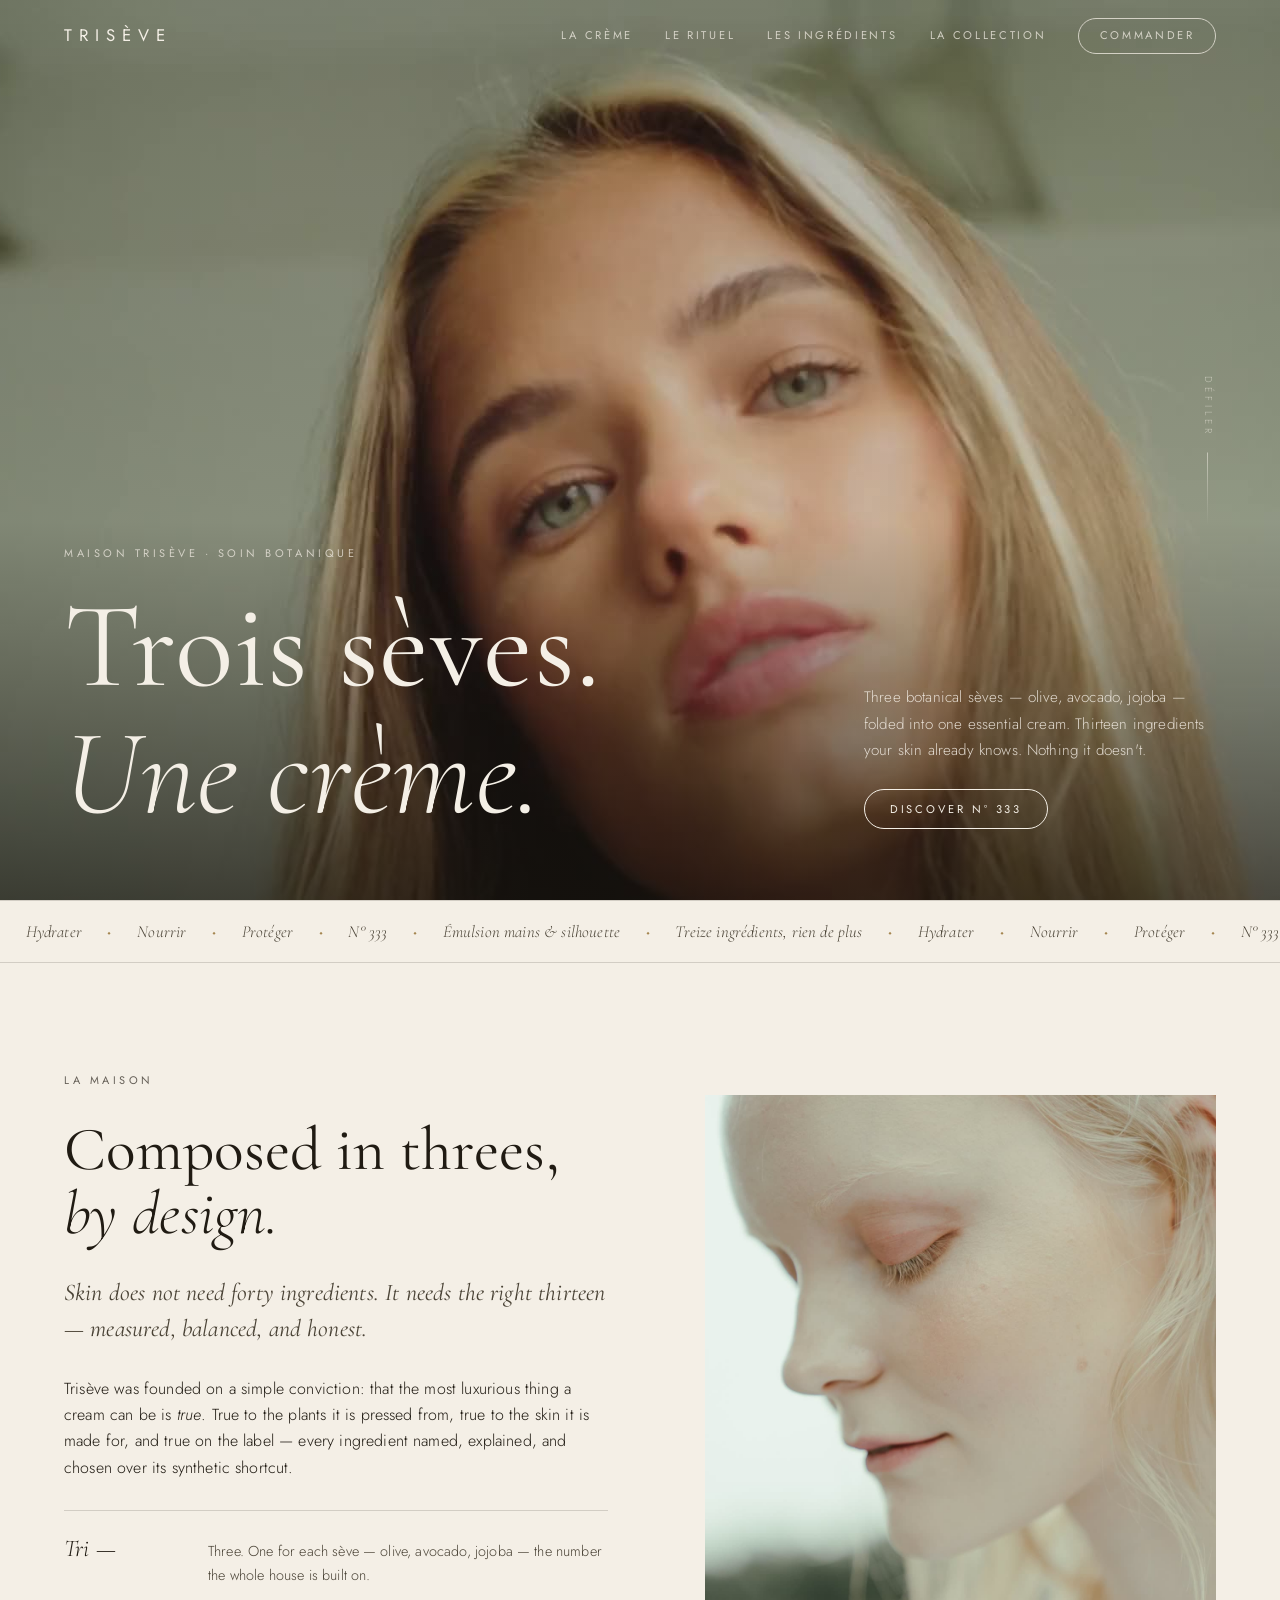
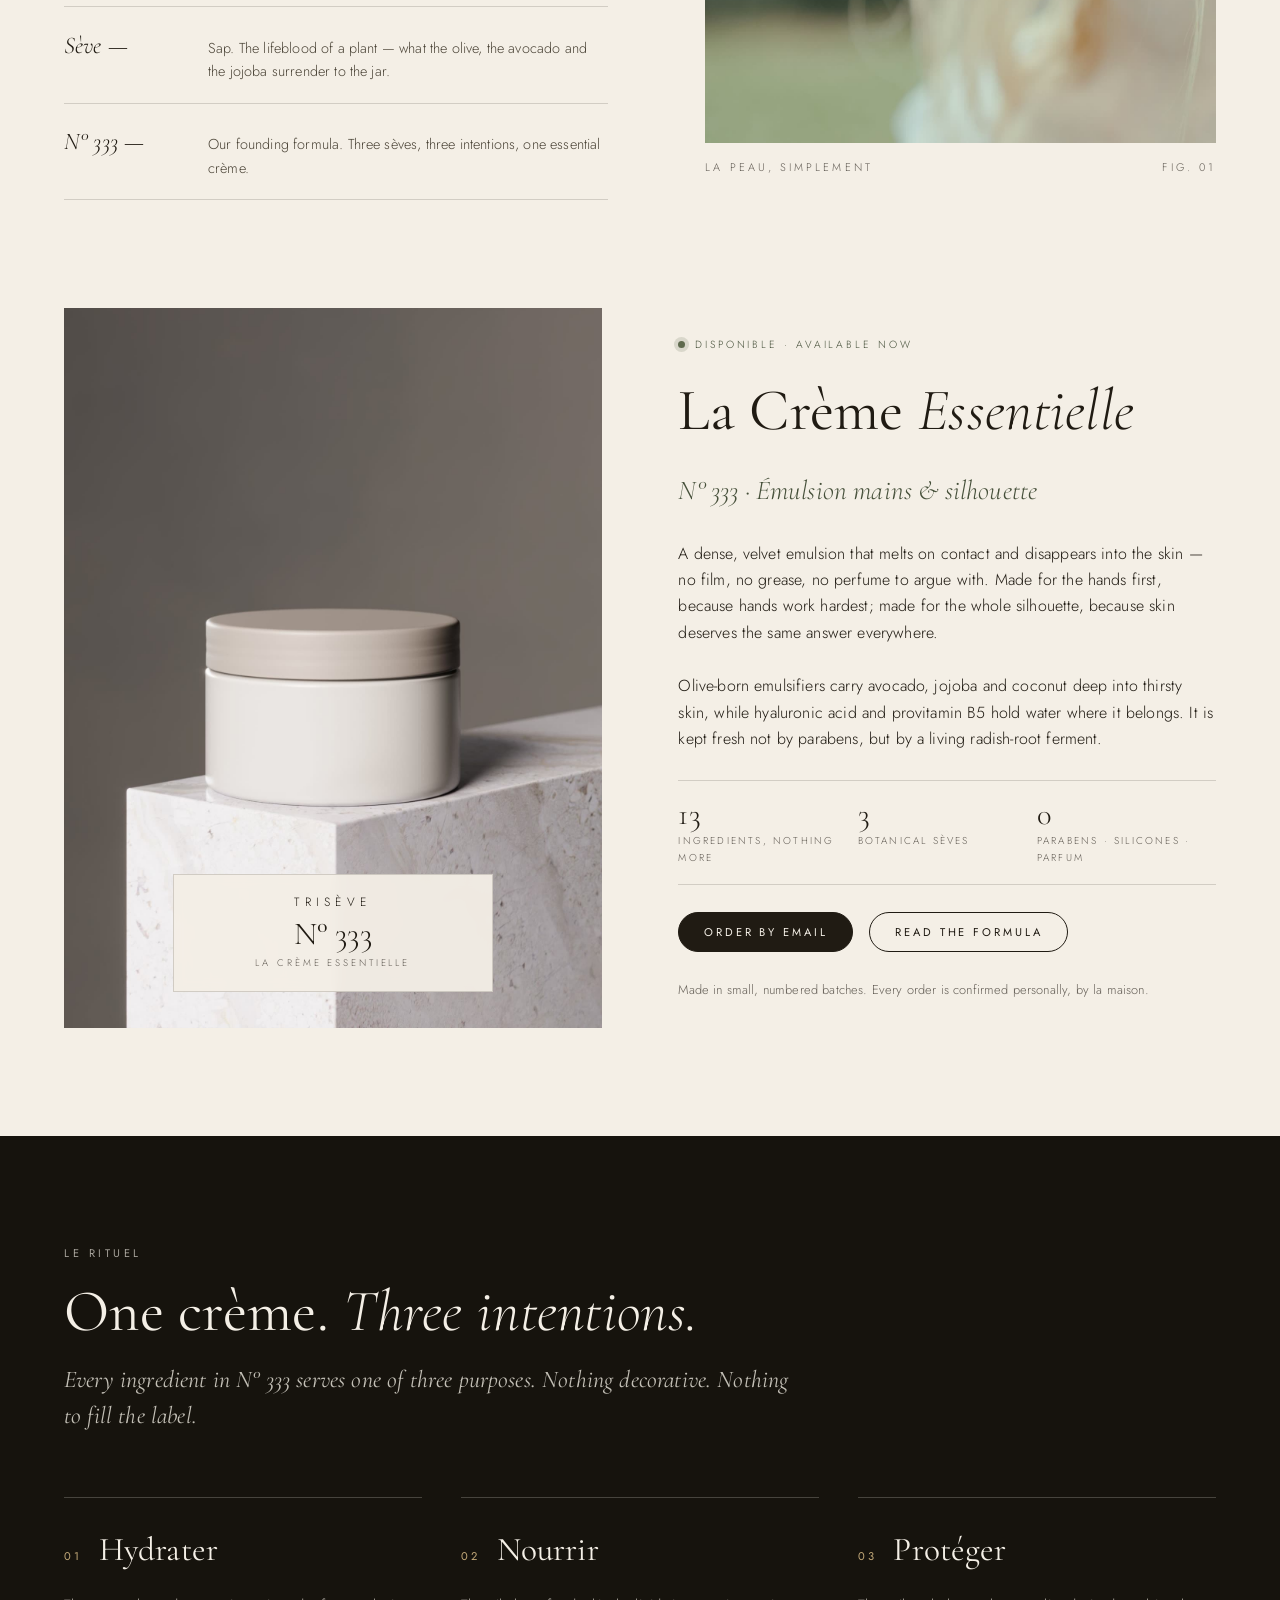
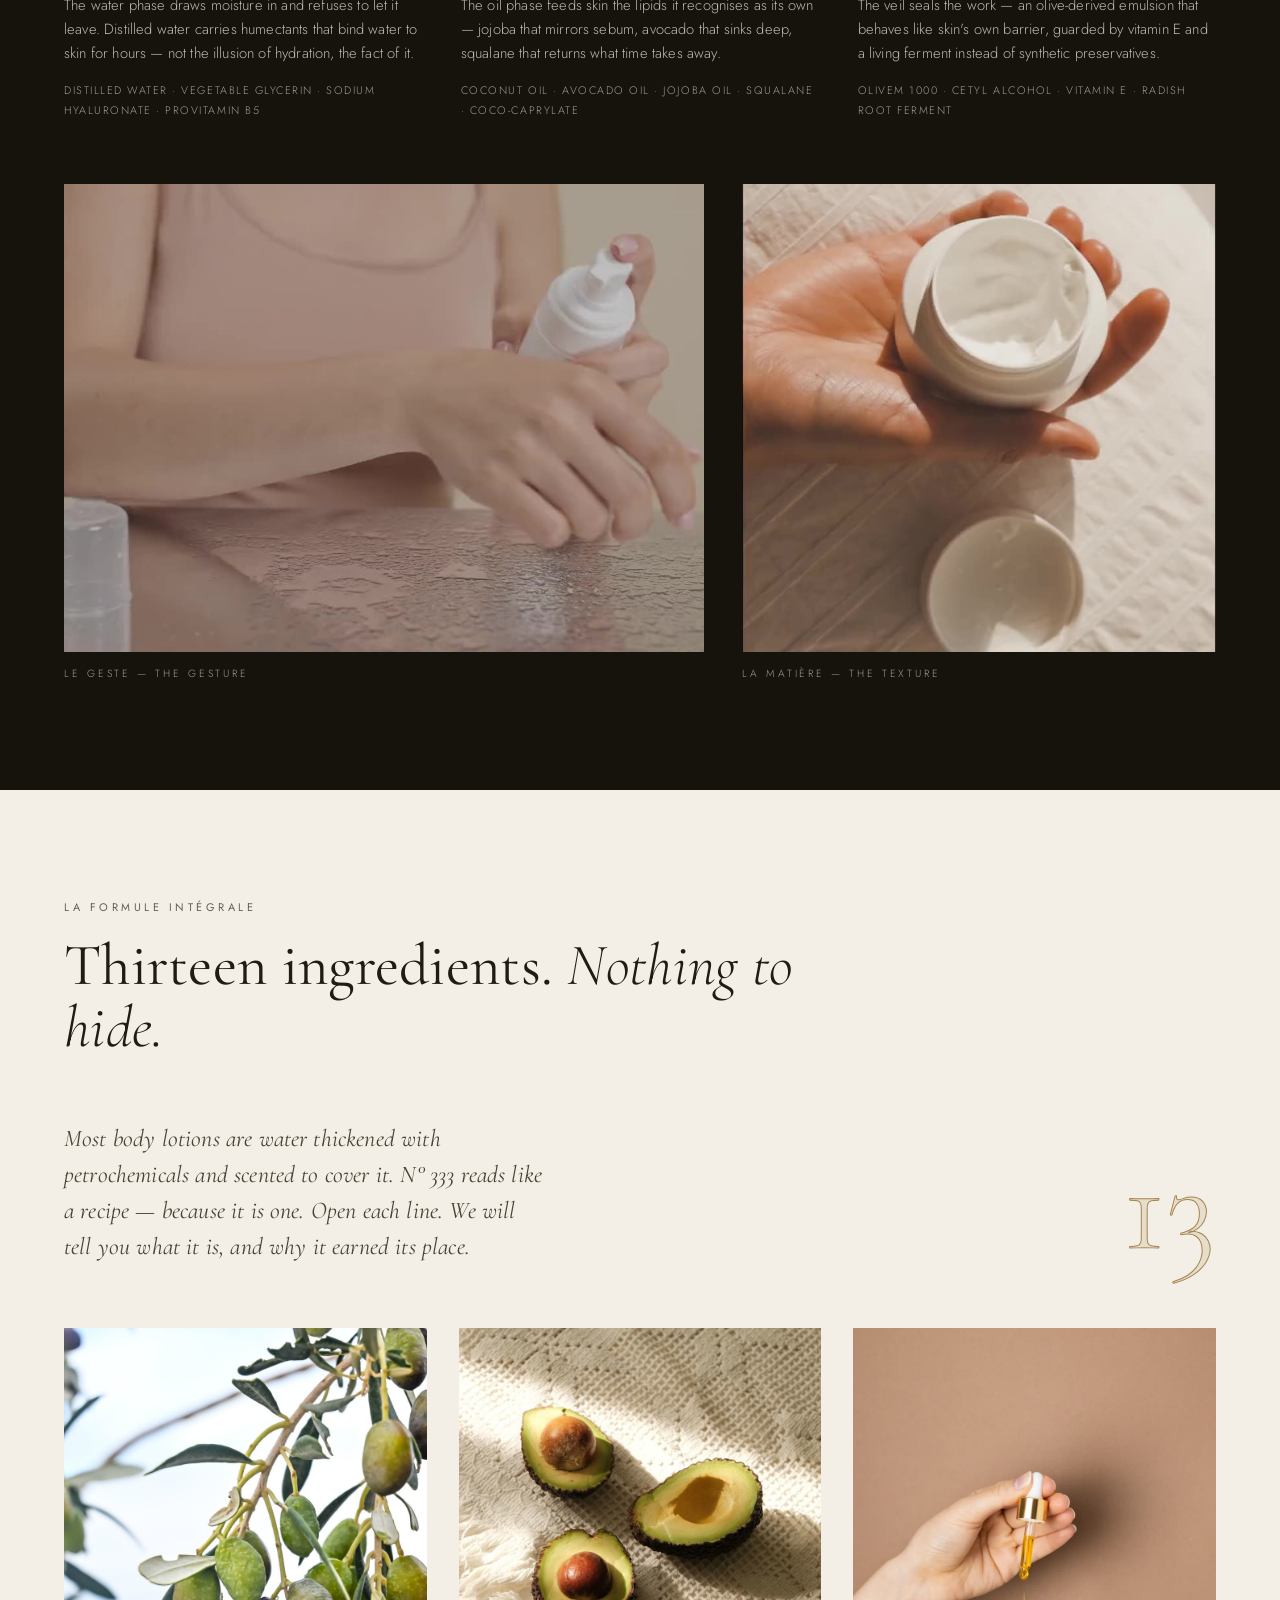
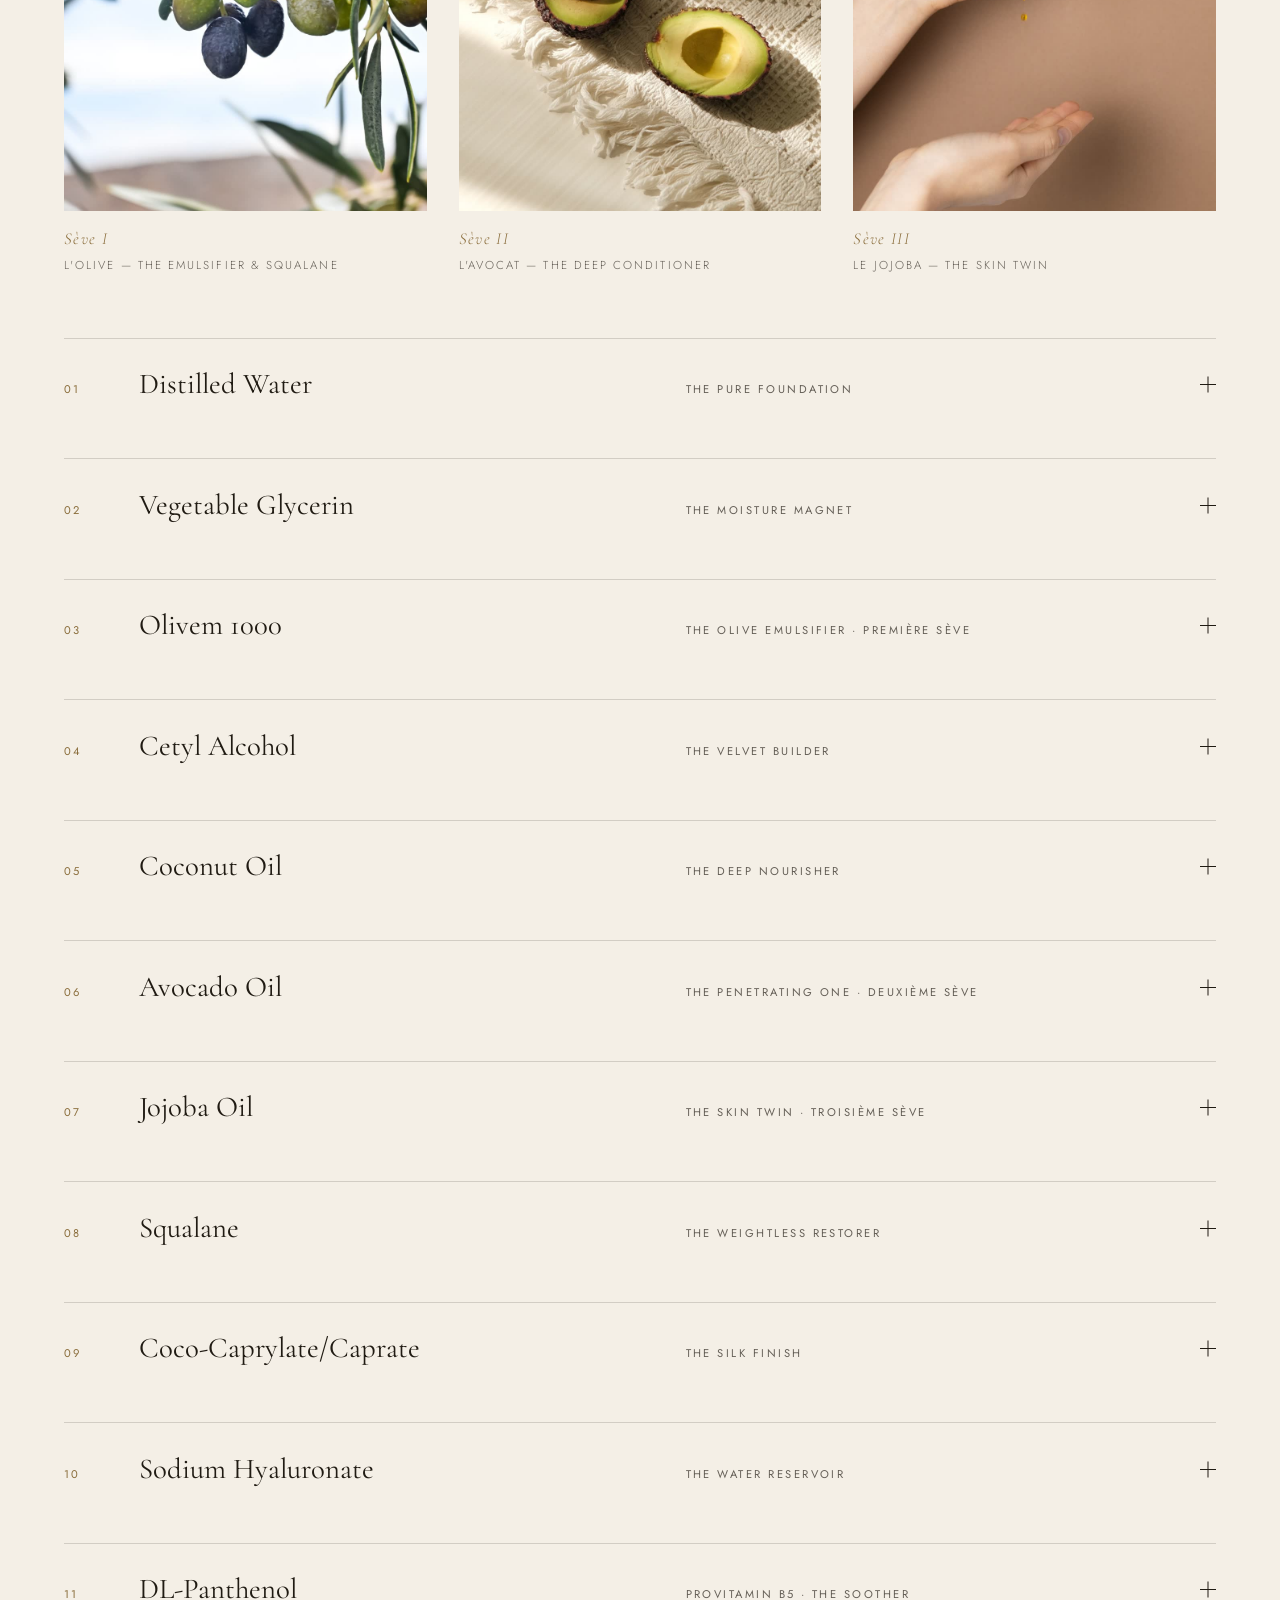
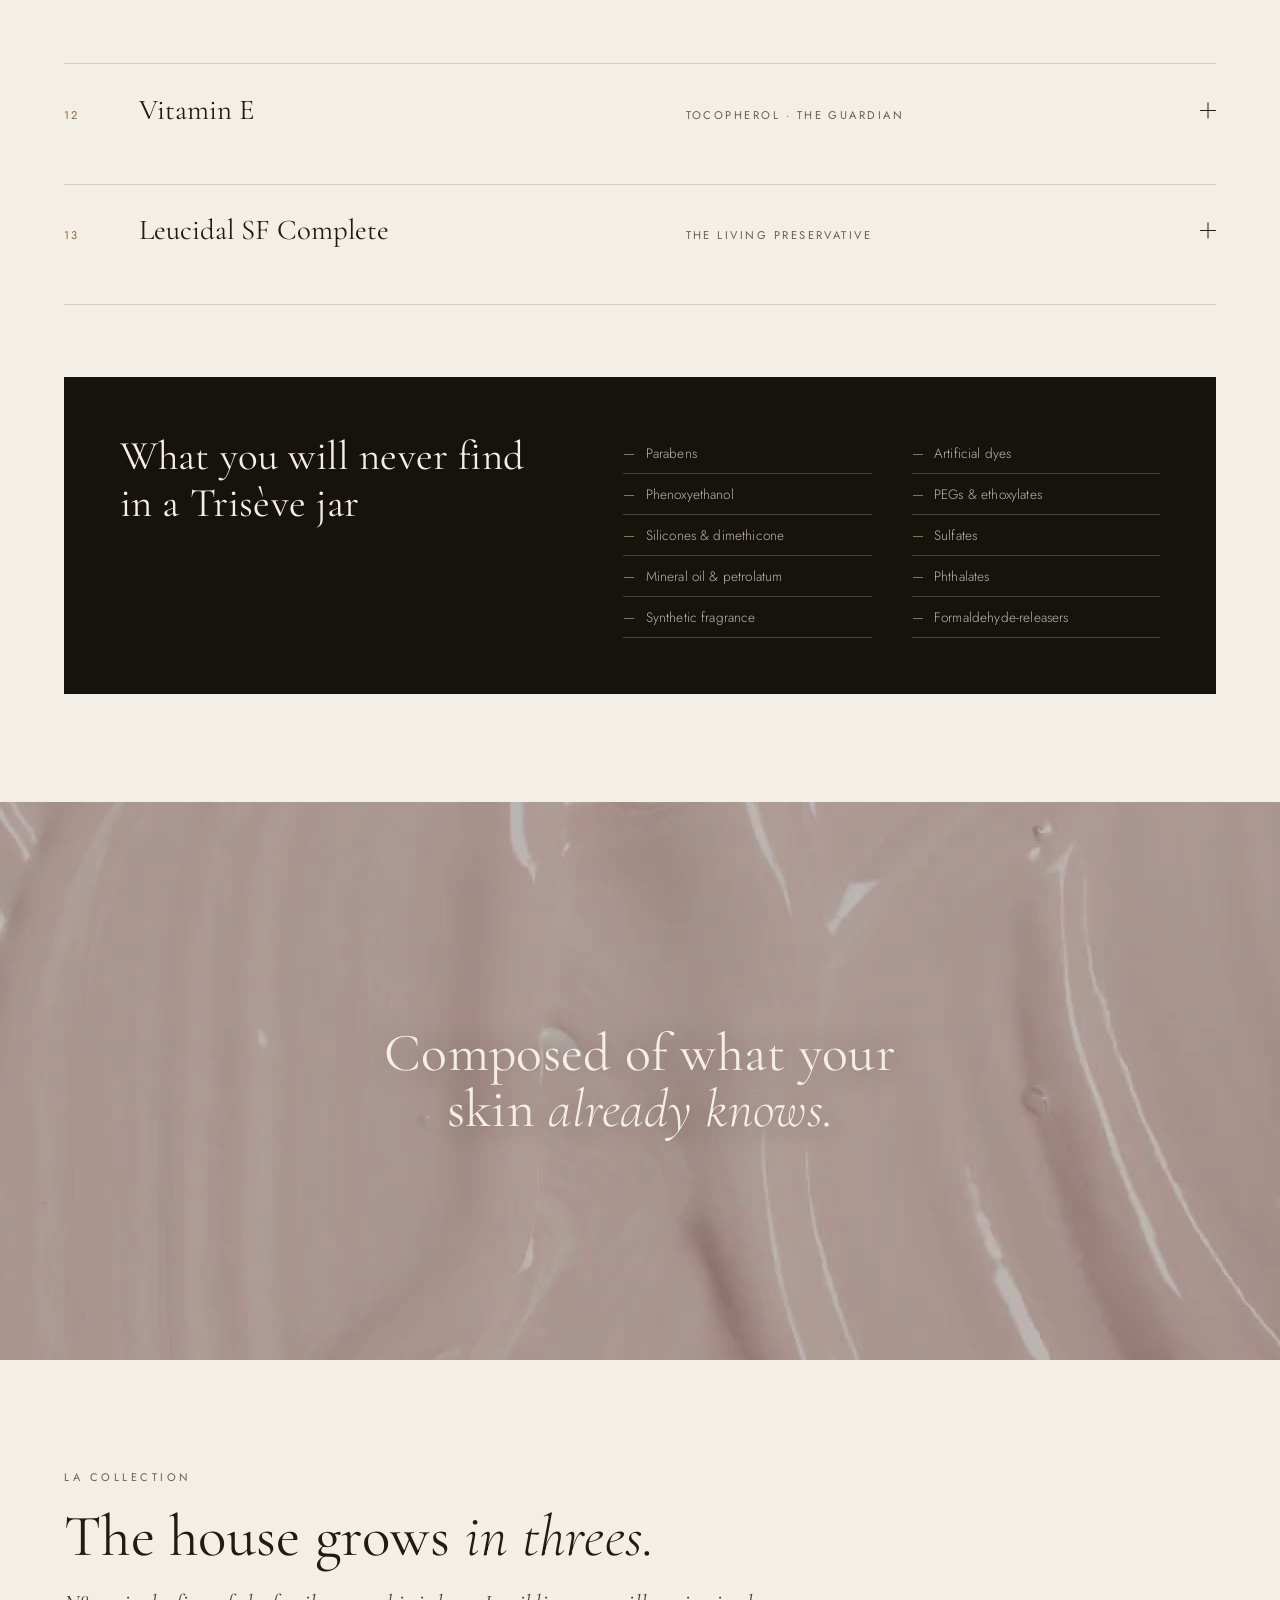
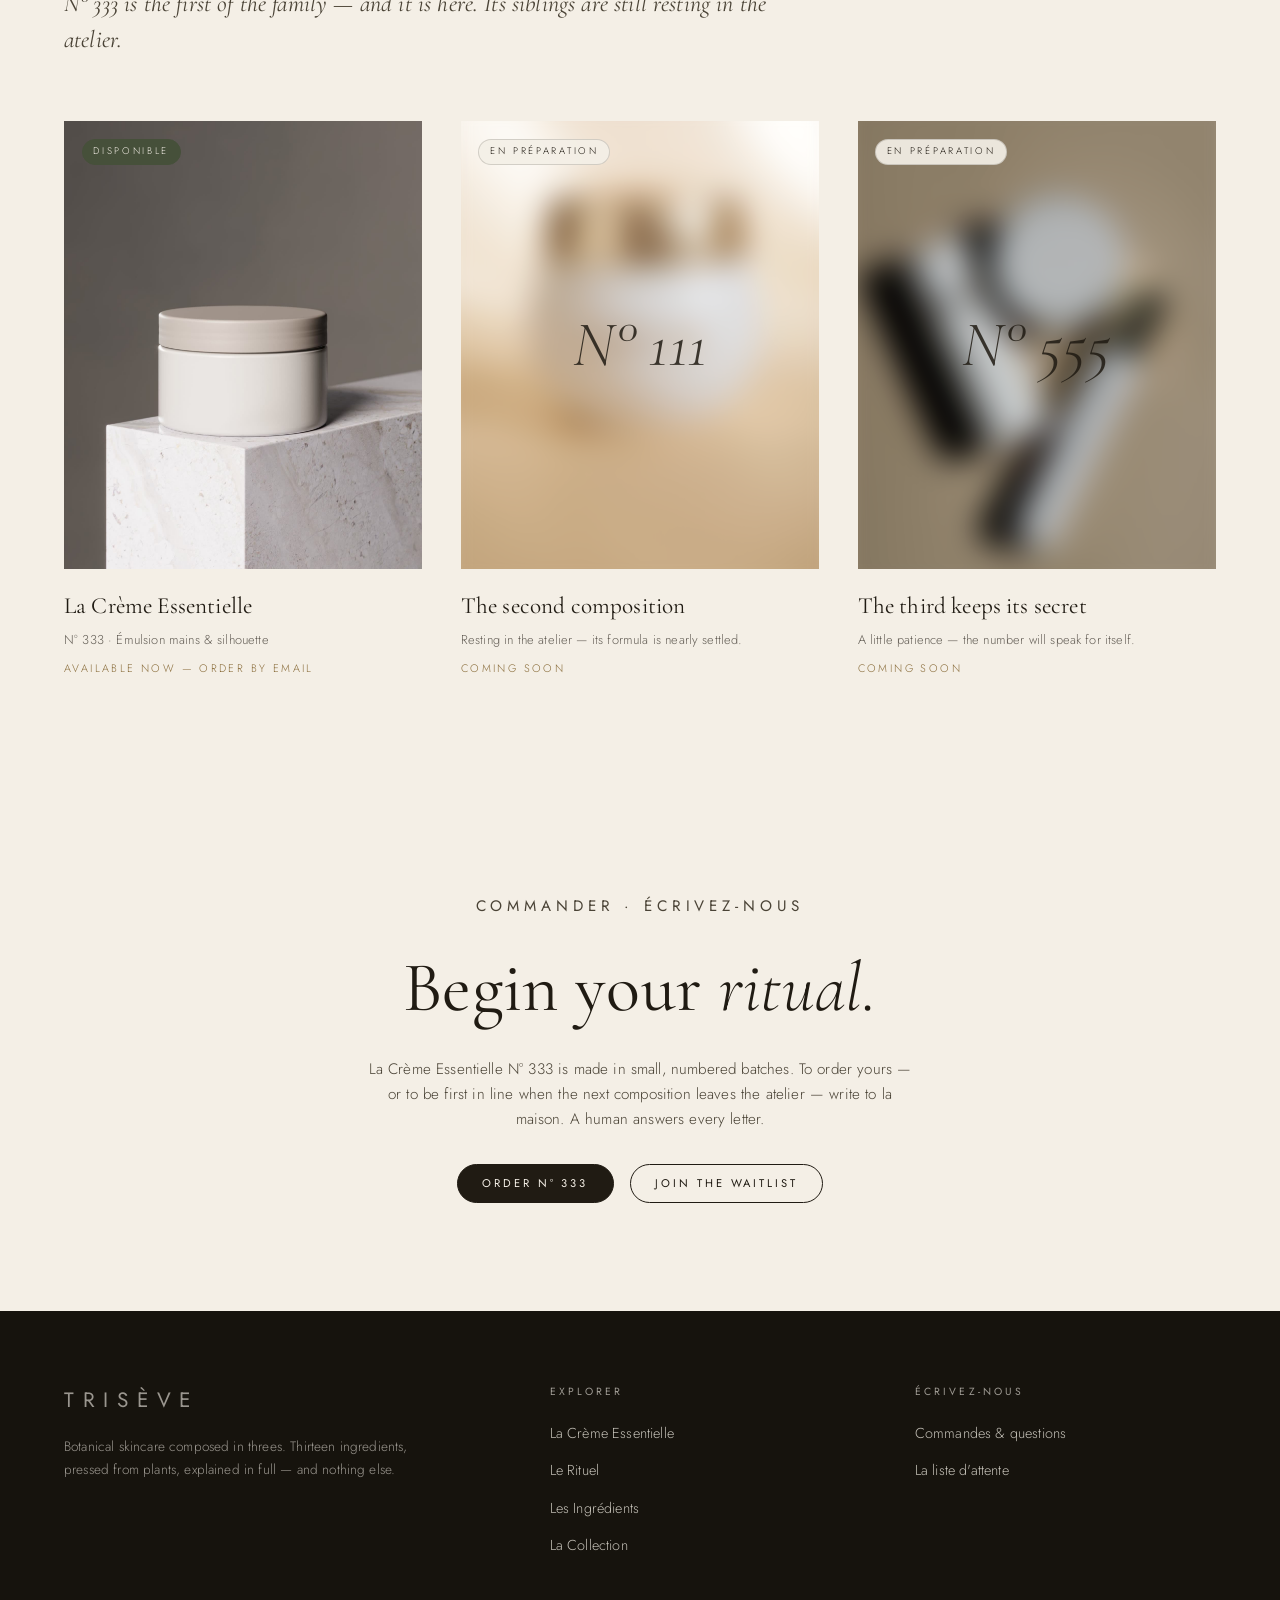
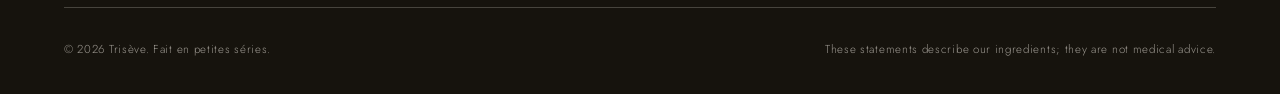
==== commit 0f385250: "Review fixes: drop Ternaire label, a11y contrast & semantics, SEO meta, video loading, PNG favicons " ====
--- a/index.html
+++ b/index.html
@@ -3,14 +3,20 @@
 <head>
   <meta charset="UTF-8">
   <meta name="viewport" content="width=device-width, initial-scale=1.0">
-  <title>Trisève — La Crème Essentielle N° 333 | Natural Hand &amp; Body Cream</title>
-  <meta name="description" content="Trisève. Three botanical sèves — olive, avocado, jojoba — folded into one essential cream. Thirteen ingredients, nothing to hide. La Crème Essentielle N° 333, émulsion mains & silhouette, available now.">
-  <meta property="og:title" content="Trisève — La Crème Essentielle N° 333">
+  <title>Trisève — La Crème Essentielle N° 333 | Natural Hand &amp; Body Cream</title>
+  <meta name="description" content="Trisève. Three botanical sèves — olive, avocado, jojoba — folded into one essential cream. Thirteen ingredients, nothing to hide. La Crème Essentielle N° 333, émulsion mains & silhouette, available now.">
+  <meta property="og:title" content="Trisève — La Crème Essentielle N° 333">
   <meta property="og:description" content="Three botanical sèves. Thirteen ingredients. Nothing to hide. The essential natural cream for hands & silhouette — available now.">
   <meta property="og:type" content="website">
-  <meta property="og:image" content="/media/og.jpg">
+  <meta property="og:url" content="https://triseve.vercel.app/">
+  <meta property="og:image" content="https://triseve.vercel.app/media/og.jpg">
+  <meta name="twitter:card" content="summary_large_image">
+  <link rel="canonical" href="https://triseve.vercel.app/">
   <meta name="theme-color" content="#f4efe6">
   <link rel="icon" type="image/svg+xml" href="/favicon.svg">
+  <link rel="icon" type="image/png" sizes="32x32" href="/favicon-32.png">
+  <link rel="apple-touch-icon" href="/apple-touch-icon.png">
+  <script>document.documentElement.classList.add("js");</script>
   <link rel="preconnect" href="https://fonts.googleapis.com">
   <link rel="preconnect" href="https://fonts.gstatic.com" crossorigin>
   <link href="https://fonts.googleapis.com/css2?family=Cormorant+Garamond:ital,wght@0,300;0,400;0,500;1,300;1,400&family=Jost:wght@300;400;500&display=swap" rel="stylesheet">
@@ -19,7 +25,7 @@
   {
     "@context": "https://schema.org",
     "@type": "Product",
-    "name": "La Crème Essentielle N° 333",
+    "name": "La Crème Essentielle N° 333",
     "brand": { "@type": "Brand", "name": "Trisève" },
     "description": "Natural hand & body emulsion composed of thirteen ingredients — olive-derived emulsifier, avocado and jojoba oils, squalane, hyaluronic acid, provitamin B5 and vitamin E, preserved with radish root ferment. No parabens, silicones, mineral oil or synthetic fragrance.",
     "category": "Skincare"
@@ -30,7 +36,7 @@
 
   <!-- ============ HEADER ============ -->
   <header class="header header--over-dark" id="top">
-    <a class="brand" href="#top">Trisève<sup>N°3</sup></a>
+    <a class="brand" href="#top">Trisève</a>
 
     <button class="nav-toggle" aria-expanded="false" aria-controls="nav" aria-label="Open menu">
       <span></span><span></span><span></span>
@@ -57,13 +63,13 @@
 
       <div class="hero__inner">
         <div>
-          <p class="label label--light hero__kicker reveal">Maison Trisève · Soin botanique</p>
-          <h1 class="display hero__title reveal" style="--d:.12s">Trois sèves.<br><em>Une crème.</em></h1>
+          <p class="label label--light hero__kicker reveal" lang="fr">Maison Trisève · Soin botanique</p>
+          <h1 class="display hero__title reveal" style="--d:.12s" lang="fr">Trois sèves.<br><em>Une crème.</em></h1>
         </div>
 
         <div class="hero__aside">
           <p class="reveal" style="--d:.25s">Three botanical sèves — olive, avocado, jojoba — folded into one essential cream. Thirteen ingredients your skin already knows. Nothing it doesn't.</p>
-          <a class="btn btn--light reveal" style="--d:.38s" href="#creme">Discover N° 333</a>
+          <a class="btn btn--light reveal" style="--d:.38s" href="#creme">Discover N° 333</a>
         </div>
       </div>
 
@@ -75,12 +81,12 @@
       <div class="marquee__track">
         <div class="marquee__group">
           <span>Hydrater</span><i>◆</i><span>Nourrir</span><i>◆</i><span>Protéger</span><i>◆</i>
-          <span>N° 333</span><i>◆</i><span>Émulsion mains &amp; silhouette</span><i>◆</i>
+          <span>N° 333</span><i>◆</i><span>Émulsion mains &amp; silhouette</span><i>◆</i>
           <span>Treize ingrédients, rien de plus</span><i>◆</i>
         </div>
         <div class="marquee__group">
           <span>Hydrater</span><i>◆</i><span>Nourrir</span><i>◆</i><span>Protéger</span><i>◆</i>
-          <span>N° 333</span><i>◆</i><span>Émulsion mains &amp; silhouette</span><i>◆</i>
+          <span>N° 333</span><i>◆</i><span>Émulsion mains &amp; silhouette</span><i>◆</i>
           <span>Treize ingrédients, rien de plus</span><i>◆</i>
         </div>
       </div>
@@ -90,22 +96,22 @@
     <section class="section" id="maison">
       <div class="manifesto">
         <div class="manifesto__text">
-          <p class="label reveal">La Maison</p>
+          <p class="label reveal" lang="fr">La Maison</p>
           <h2 class="display manifesto__title reveal" style="--d:.1s">Composed in threes, <em>by design.</em></h2>
           <p class="lede reveal" style="--d:.18s">Skin does not need forty ingredients. It needs the right thirteen — measured, balanced, and honest.</p>
           <p class="reveal" style="--d:.24s">Trisève was founded on a simple conviction: that the most luxurious thing a cream can be is <em>true</em>. True to the plants it is pressed from, true to the skin it is made for, and true on the label — every ingredient named, explained, and chosen over its synthetic shortcut.</p>
 
           <dl class="etymology reveal" style="--d:.3s">
             <div>
-              <dt>Tri —</dt>
-              <dd>Three. The number of balance: water, oil, and the living ferment that binds them.</dd>
+              <dt lang="fr">Tri —</dt>
+              <dd>Three. One for each sève — olive, avocado, jojoba — the number the whole house is built on.</dd>
             </div>
             <div>
-              <dt>Sève —</dt>
+              <dt lang="fr">Sève —</dt>
               <dd>Sap. The lifeblood of a plant — what the olive, the avocado and the jojoba surrender to the jar.</dd>
             </div>
             <div>
-              <dt>N° 333 —</dt>
+              <dt>N° 333 —</dt>
               <dd>Our founding formula. Three sèves, three intentions, one essential crème.</dd>
             </div>
           </dl>
@@ -125,7 +131,7 @@
           <img src="/media/jar.jpg" alt="The Trisève cream jar on a warm neutral background" loading="lazy" width="1200" height="1500">
           <div class="product__plaque" aria-hidden="true">
             <p class="plaque-brand">Trisève</p>
-            <p class="plaque-no">N° 333</p>
+            <p class="plaque-no">N° 333</p>
             <p class="plaque-sub">La Crème Essentielle</p>
           </div>
         </div>
@@ -133,7 +139,7 @@
         <div class="product__body">
           <p class="availability reveal">Disponible · Available now</p>
           <h2 class="display product__title reveal" style="--d:.08s">La Crème <em>Essentielle</em></h2>
-          <p class="product__subtitle reveal" style="--d:.14s">N° 333 · Émulsion mains &amp; silhouette</p>
+          <p class="product__subtitle reveal" style="--d:.14s">N° 333 · Émulsion mains &amp; silhouette</p>
 
           <p class="reveal" style="--d:.2s">A dense, velvet emulsion that melts on contact and disappears into the skin — no film, no grease, no perfume to argue with. Made for the hands first, because hands work hardest; made for the whole silhouette, because skin deserves the same answer everywhere.</p>
 
@@ -158,26 +164,26 @@
     <!-- ============ RITUAL ============ -->
     <section class="section section--night" id="rituel">
       <div class="section__head">
-        <p class="label reveal">Le Rituel Ternaire</p>
+        <p class="label reveal" lang="fr">Le Rituel</p>
         <h2 class="display reveal" style="--d:.1s">One crème. <em>Three intentions.</em></h2>
-        <p class="lede reveal" style="--d:.16s">Every ingredient in N° 333 serves one of three purposes. Nothing decorative. Nothing to fill the label.</p>
+        <p class="lede reveal" style="--d:.16s">Every ingredient in N° 333 serves one of three purposes. Nothing decorative. Nothing to fill the label.</p>
       </div>
 
       <div class="ritual__grid">
         <article class="rite reveal">
-          <h3>Hydrater</h3>
+          <h3 lang="fr">Hydrater</h3>
           <p>The water phase draws moisture in and refuses to let it leave. Distilled water carries humectants that bind water to skin for hours — not the illusion of hydration, the fact of it.</p>
           <p class="rite__inci">Distilled water · Vegetable glycerin · Sodium hyaluronate · Provitamin B5</p>
         </article>
 
         <article class="rite reveal" style="--d:.12s">
-          <h3>Nourrir</h3>
+          <h3 lang="fr">Nourrir</h3>
           <p>The oil phase feeds skin the lipids it recognises as its own — jojoba that mirrors sebum, avocado that sinks deep, squalane that returns what time takes away.</p>
           <p class="rite__inci">Coconut oil · Avocado oil · Jojoba oil · Squalane · Coco-caprylate</p>
         </article>
 
         <article class="rite reveal" style="--d:.24s">
-          <h3>Protéger</h3>
+          <h3 lang="fr">Protéger</h3>
           <p>The veil seals the work — an olive-derived emulsion that behaves like skin's own barrier, guarded by vitamin E and a living ferment instead of synthetic preservatives.</p>
           <p class="rite__inci">Olivem 1000 · Cetyl alcohol · Vitamin E · Radish root ferment</p>
         </article>
@@ -185,13 +191,13 @@
 
       <div class="ritual__media">
         <figure class="reveal">
-          <video autoplay muted loop playsinline preload="none" poster="/media/hands-poster.jpg" aria-label="Hands applying cream in an elegant, slow gesture">
+          <video muted loop playsinline preload="none" poster="/media/hands-poster.jpg" aria-label="Hands applying cream in an elegant, slow gesture">
             <source src="/media/hands.mp4" type="video/mp4">
           </video>
           <figcaption>Le geste — the gesture</figcaption>
         </figure>
         <figure class="reveal" style="--d:.14s">
-          <video autoplay muted loop playsinline preload="none" poster="/media/dollop-poster.jpg" aria-label="A finger scooping a rich dollop of cream from an open jar in warm light">
+          <video muted loop playsinline preload="none" poster="/media/dollop-poster.jpg" aria-label="A finger scooping a rich dollop of cream from an open jar in warm light">
             <source src="/media/dollop.mp4" type="video/mp4">
           </video>
           <figcaption>La matière — the texture</figcaption>
@@ -202,12 +208,12 @@
     <!-- ============ INGREDIENTS ============ -->
     <section class="section ingredients" id="ingredients">
       <div class="section__head">
-        <p class="label reveal">La Formule Intégrale</p>
+        <p class="label reveal" lang="fr">La Formule Intégrale</p>
         <h2 class="display reveal" style="--d:.1s">Thirteen ingredients. <em>Nothing to hide.</em></h2>
       </div>
 
       <div class="ingredients__intro">
-        <p class="lede reveal">Most body lotions are water thickened with petrochemicals and scented to cover it. N° 333 reads like a recipe — because it is one. Open each line. We will tell you what it is, and why it earned its place.</p>
+        <p class="lede reveal">Most body lotions are water thickened with petrochemicals and scented to cover it. N° 333 reads like a recipe — because it is one. Open each line. We will tell you what it is, and why it earned its place.</p>
         <p class="ingredients__count reveal" style="--d:.15s" aria-hidden="true">13</p>
       </div>
 
@@ -229,171 +235,171 @@
       <div class="ing-list">
 
         <div class="ing" data-open="false">
-          <button class="ing__head" aria-expanded="false">
+          <h3 class="ing__h"><button class="ing__head" aria-expanded="false" aria-controls="ing-panel-01">
             <span class="ing__no">01</span>
             <span class="ing__name">Distilled Water</span>
             <span class="ing__role">The pure foundation</span>
             <span class="ing__icon" aria-hidden="true"></span>
-          </button>
-          <div class="ing__body"><div class="ing__cols">
+          </button></h3>
+          <div class="ing__body" id="ing-panel-01" role="region" aria-label="Ingredient 01 details"><div class="ing__cols">
             <p class="ing__what"><strong>What it is</strong>Water, steam-distilled until nothing remains but water itself — free of chlorine, heavy metals and dissolved minerals.</p>
             <p class="ing__why"><strong>Why it belongs</strong>Every cream begins with water; ours begins with the purest form of it. Distillation removes the impurities of treated tap water that can unsettle delicate botanicals — so each ingredient that follows performs exactly as intended.</p>
           </div></div>
         </div>
 
         <div class="ing" data-open="false">
-          <button class="ing__head" aria-expanded="false">
+          <h3 class="ing__h"><button class="ing__head" aria-expanded="false" aria-controls="ing-panel-02">
             <span class="ing__no">02</span>
             <span class="ing__name">Vegetable Glycerin</span>
             <span class="ing__role">The moisture magnet</span>
             <span class="ing__icon" aria-hidden="true"></span>
-          </button>
-          <div class="ing__body"><div class="ing__cols">
+          </button></h3>
+          <div class="ing__body" id="ing-panel-02" role="region" aria-label="Ingredient 02 details"><div class="ing__cols">
             <p class="ing__what"><strong>What it is</strong>A humectant derived from plant oils — a molecule that attracts water and holds it against the skin like a magnet.</p>
             <p class="ing__why"><strong>Why it belongs</strong>Conventional lotions often lean on propylene glycol, a petroleum derivative that can irritate sensitive skin. Plant glycerin does the same work more gently — drawing moisture into the surface of the skin and keeping it there, hour after hour.</p>
           </div></div>
         </div>
 
         <div class="ing" data-open="false">
-          <button class="ing__head" aria-expanded="false">
+          <h3 class="ing__h"><button class="ing__head" aria-expanded="false" aria-controls="ing-panel-03">
             <span class="ing__no">03</span>
             <span class="ing__name">Olivem 1000</span>
             <span class="ing__role">The olive emulsifier · première sève</span>
             <span class="ing__icon" aria-hidden="true"></span>
-          </button>
-          <div class="ing__body"><div class="ing__cols">
+          </button></h3>
+          <div class="ing__body" id="ing-panel-03" role="region" aria-label="Ingredient 03 details"><div class="ing__cols">
             <p class="ing__what"><strong>What it is</strong>Cetearyl olivate &amp; sorbitan olivate — an emulsifier crafted entirely from olive oil, the first of our three sèves. It binds water and oil into one silken emulsion.</p>
             <p class="ing__why"><strong>Why it belongs</strong>Its structure mimics the lipids of your own skin barrier, so the cream absorbs like something skin recognises rather than sits on top of. Mass-market creams use PEG emulsifiers — ethoxylated petrochemicals. Olivem is the natural-origin alternative the finest green formulators reach for.</p>
           </div></div>
         </div>
 
         <div class="ing" data-open="false">
-          <button class="ing__head" aria-expanded="false">
+          <h3 class="ing__h"><button class="ing__head" aria-expanded="false" aria-controls="ing-panel-04">
             <span class="ing__no">04</span>
             <span class="ing__name">Cetyl Alcohol</span>
             <span class="ing__role">The velvet builder</span>
             <span class="ing__icon" aria-hidden="true"></span>
-          </button>
-          <div class="ing__body"><div class="ing__cols">
+          </button></h3>
+          <div class="ing__body" id="ing-panel-04" role="region" aria-label="Ingredient 04 details"><div class="ing__cols">
             <p class="ing__what"><strong>What it is</strong>A fatty alcohol derived from coconut — nothing like the drying alcohol in hand gels. It is a soft, wax-like emollient that gives the crème its dense, cushioned body.</p>
             <p class="ing__why"><strong>Why it belongs</strong>This is the "good" alcohol: it conditions and smooths instead of dehydrating. Where cheaper lotions borrow their slip from silicones that merely coat the skin, cetyl alcohol builds a texture skin can actually drink in.</p>
           </div></div>
         </div>
 
         <div class="ing" data-open="false">
-          <button class="ing__head" aria-expanded="false">
+          <h3 class="ing__h"><button class="ing__head" aria-expanded="false" aria-controls="ing-panel-05">
             <span class="ing__no">05</span>
             <span class="ing__name">Coconut Oil</span>
             <span class="ing__role">The deep nourisher</span>
             <span class="ing__icon" aria-hidden="true"></span>
-          </button>
-          <div class="ing__body"><div class="ing__cols">
+          </button></h3>
+          <div class="ing__body" id="ing-panel-05" role="region" aria-label="Ingredient 05 details"><div class="ing__cols">
             <p class="ing__what"><strong>What it is</strong>The whole oil of the coconut, rich in lauric and caprylic fatty acids — lipids closely related to those found naturally in skin.</p>
             <p class="ing__why"><strong>Why it belongs</strong>It softens the skin that works hardest — knuckles, elbows, heels — and leaves a supple, conditioned finish. Conventional creams reach for mineral oil, a petroleum by-product that coats without nourishing. Coconut oil feeds the skin while it protects it.</p>
           </div></div>
         </div>
 
         <div class="ing" data-open="false">
-          <button class="ing__head" aria-expanded="false">
+          <h3 class="ing__h"><button class="ing__head" aria-expanded="false" aria-controls="ing-panel-06">
             <span class="ing__no">06</span>
             <span class="ing__name">Avocado Oil</span>
             <span class="ing__role">The penetrating one · deuxième sève</span>
             <span class="ing__icon" aria-hidden="true"></span>
-          </button>
-          <div class="ing__body"><div class="ing__cols">
-            <p class="ing__what"><strong>What it is</strong>Oil pressed from the flesh of the avocado — the second sève — dense with oleic acid, phytosterols, and vitamins A, D and E.</p>
-            <p class="ing__why"><strong>Why it belongs</strong>Most oils rest near the surface; avocado is prized for how deeply it absorbs, carrying its vitamins where drier skin needs them and supporting the skin's own moisture barrier. It is the reason N° 333 keeps working long after it has vanished into the skin.</p>
-          </div></div>
-        </div>
-
-        <div class="ing" data-open="false">
-          <button class="ing__head" aria-expanded="false">
+          </button></h3>
+          <div class="ing__body" id="ing-panel-06" role="region" aria-label="Ingredient 06 details"><div class="ing__cols">
+            <p class="ing__what"><strong>What it is</strong>Oil pressed from the flesh of the avocado — the second sève — dense with oleic acid, phytosterols, and vitamins A and E.</p>
+            <p class="ing__why"><strong>Why it belongs</strong>Most oils rest near the surface; avocado is prized for how deeply it absorbs, carrying its vitamins where drier skin needs them and supporting the skin's own moisture barrier. It is the reason N° 333 keeps working long after it has vanished into the skin.</p>
+          </div></div>
+        </div>
+
+        <div class="ing" data-open="false">
+          <h3 class="ing__h"><button class="ing__head" aria-expanded="false" aria-controls="ing-panel-07">
             <span class="ing__no">07</span>
             <span class="ing__name">Jojoba Oil</span>
             <span class="ing__role">The skin twin · troisième sève</span>
             <span class="ing__icon" aria-hidden="true"></span>
-          </button>
-          <div class="ing__body"><div class="ing__cols">
+          </button></h3>
+          <div class="ing__body" id="ing-panel-07" role="region" aria-label="Ingredient 07 details"><div class="ing__cols">
             <p class="ing__what"><strong>What it is</strong>The third sève — technically not an oil at all but a liquid wax ester, structurally near-identical to the sebum your skin produces on its own.</p>
             <p class="ing__why"><strong>Why it belongs</strong>Because skin reads jojoba as its own, it absorbs without a trace of grease and helps balance skin that is either too dry or too oily. Conventional lotions imitate this weightless finish with dimethicone; jojoba achieves it the way nature drafted it.</p>
           </div></div>
         </div>
 
         <div class="ing" data-open="false">
-          <button class="ing__head" aria-expanded="false">
+          <h3 class="ing__h"><button class="ing__head" aria-expanded="false" aria-controls="ing-panel-08">
             <span class="ing__no">08</span>
             <span class="ing__name">Squalane</span>
             <span class="ing__role">The weightless restorer</span>
             <span class="ing__icon" aria-hidden="true"></span>
-          </button>
-          <div class="ing__body"><div class="ing__cols">
+          </button></h3>
+          <div class="ing__body" id="ing-panel-08" role="region" aria-label="Ingredient 08 details"><div class="ing__cols">
             <p class="ing__what"><strong>What it is</strong>A feather-light, plant-derived emollient — the stable twin of squalene, the moisturising molecule your skin makes naturally but produces less of with every year.</p>
             <p class="ing__why"><strong>Why it belongs</strong>Squalane returns what time takes away: instant suppleness with zero after-feel, and it will not clog pores. Synthetic substitutes — silicones, mineral oil — only film the surface. Squalane replenishes it.</p>
           </div></div>
         </div>
 
         <div class="ing" data-open="false">
-          <button class="ing__head" aria-expanded="false">
+          <h3 class="ing__h"><button class="ing__head" aria-expanded="false" aria-controls="ing-panel-09">
             <span class="ing__no">09</span>
             <span class="ing__name">Coco-Caprylate/Caprate</span>
             <span class="ing__role">The silk finish</span>
             <span class="ing__icon" aria-hidden="true"></span>
-          </button>
-          <div class="ing__body"><div class="ing__cols">
+          </button></h3>
+          <div class="ing__body" id="ing-panel-09" role="region" aria-label="Ingredient 09 details"><div class="ing__cols">
             <p class="ing__what"><strong>What it is</strong>A light ester made from coconut fatty acids — the ingredient responsible for the crème's fast-absorbing, dry-silk finish.</p>
             <p class="ing__why"><strong>Why it belongs</strong>This is nature's answer to silicones: the elegant, powdery slip of dimethicone without the plastic film it leaves behind. Entirely coconut-derived and readily biodegradable — luxury that rinses clean from the world.</p>
           </div></div>
         </div>
 
         <div class="ing" data-open="false">
-          <button class="ing__head" aria-expanded="false">
+          <h3 class="ing__h"><button class="ing__head" aria-expanded="false" aria-controls="ing-panel-10">
             <span class="ing__no">10</span>
             <span class="ing__name">Sodium Hyaluronate</span>
             <span class="ing__role">The water reservoir</span>
             <span class="ing__icon" aria-hidden="true"></span>
-          </button>
-          <div class="ing__body"><div class="ing__cols">
-            <p class="ing__what"><strong>What it is</strong>The salt form of hyaluronic acid — a smaller, more absorbable molecule of the famous hydrator that can hold up to a thousand times its weight in water.</p>
+          </button></h3>
+          <div class="ing__body" id="ing-panel-10" role="region" aria-label="Ingredient 10 details"><div class="ing__cols">
+            <p class="ing__what"><strong>What it is</strong>The stable, water-soluble form of hyaluronic acid — the famous hydrator that can hold up to a thousand times its weight in water.</p>
             <p class="ing__why"><strong>Why it belongs</strong>It plumps the fine lines of hard-working hands and keeps skin visibly dewy hours after the crème has absorbed. Ordinary body lotions rarely include it — it is costly, and they are built to a price. We consider it essential.</p>
           </div></div>
         </div>
 
         <div class="ing" data-open="false">
-          <button class="ing__head" aria-expanded="false">
+          <h3 class="ing__h"><button class="ing__head" aria-expanded="false" aria-controls="ing-panel-11">
             <span class="ing__no">11</span>
             <span class="ing__name">DL-Panthenol</span>
             <span class="ing__role">Provitamin B5 · the soother</span>
             <span class="ing__icon" aria-hidden="true"></span>
-          </button>
-          <div class="ing__body"><div class="ing__cols">
+          </button></h3>
+          <div class="ing__body" id="ing-panel-11" role="region" aria-label="Ingredient 11 details"><div class="ing__cols">
             <p class="ing__what"><strong>What it is</strong>A provitamin that your skin converts into vitamin B5 on contact — one of the best-documented soothing and conditioning agents in skincare.</p>
-            <p class="ing__why"><strong>Why it belongs</strong>Panthenol calms visible redness, softens rough patches and supports the skin's own recovery — which is exactly what hands ask for after washing, weather and work. Gentle enough for the most reactive skin.</p>
-          </div></div>
-        </div>
-
-        <div class="ing" data-open="false">
-          <button class="ing__head" aria-expanded="false">
+            <p class="ing__why"><strong>Why it belongs</strong>Panthenol calms visible redness, softens rough patches and supports the skin's own recovery — exactly what hands ask for after washing, weather and work. Where conventional lotions quiet stressed skin by filming over it, panthenol works with the skin instead. Gentle enough for the most reactive complexions.</p>
+          </div></div>
+        </div>
+
+        <div class="ing" data-open="false">
+          <h3 class="ing__h"><button class="ing__head" aria-expanded="false" aria-controls="ing-panel-12">
             <span class="ing__no">12</span>
             <span class="ing__name">Vitamin E</span>
             <span class="ing__role">Tocopherol · the guardian</span>
             <span class="ing__icon" aria-hidden="true"></span>
-          </button>
-          <div class="ing__body"><div class="ing__cols">
+          </button></h3>
+          <div class="ing__body" id="ing-panel-12" role="region" aria-label="Ingredient 12 details"><div class="ing__cols">
             <p class="ing__what"><strong>What it is</strong>Tocopherol — a natural antioxidant that shields skin lipids from oxidative stress and keeps our botanical oils as fresh as the day they were blended.</p>
             <p class="ing__why"><strong>Why it belongs</strong>Conventional formulas stay shelf-stable with synthetic stabilisers such as BHT — another petrochemical on the label. Vitamin E does the same guardian work while actively conditioning the skin it touches. One ingredient, two gifts.</p>
           </div></div>
         </div>
 
         <div class="ing" data-open="false">
-          <button class="ing__head" aria-expanded="false">
+          <h3 class="ing__h"><button class="ing__head" aria-expanded="false" aria-controls="ing-panel-13">
             <span class="ing__no">13</span>
             <span class="ing__name">Leucidal SF Complete</span>
             <span class="ing__role">The living preservative</span>
             <span class="ing__icon" aria-hidden="true"></span>
-          </button>
-          <div class="ing__body"><div class="ing__cols">
+          </button></h3>
+          <div class="ing__body" id="ing-panel-13" role="region" aria-label="Ingredient 13 details"><div class="ing__cols">
             <p class="ing__what"><strong>What it is</strong>A preservative born of fermentation — radish root ferment, from the same lactic-culture tradition that has kept food safe for centuries.</p>
-            <p class="ing__why"><strong>Why it belongs</strong>Every honest cream must be preserved; the question is how. Instead of parabens, phenoxyethanol or formaldehyde-releasers, N° 333 is kept safe by a ferment accepted by natural-cosmetics standards. Protection, without the compromise.</p>
+            <p class="ing__why"><strong>Why it belongs</strong>Every honest cream must be preserved; the question is how. Instead of parabens, phenoxyethanol or formaldehyde-releasers, N° 333 is kept safe by a ferment accepted by natural-cosmetics standards. Protection, without the compromise.</p>
           </div></div>
         </div>
 
@@ -418,7 +424,7 @@
 
     <!-- ============ TEXTURE BREAK ============ -->
     <section class="texture-break" aria-label="Cream texture">
-      <video autoplay muted loop playsinline preload="none" poster="/media/texture-poster.jpg">
+      <video muted loop playsinline preload="none" poster="/media/texture-poster.jpg">
         <source src="/media/texture.mp4" type="video/mp4">
       </video>
       <div class="inner">
@@ -429,20 +435,20 @@
     <!-- ============ COLLECTION ============ -->
     <section class="section" id="collection">
       <div class="section__head">
-        <p class="label reveal">La Collection</p>
+        <p class="label reveal" lang="fr">La Collection</p>
         <h2 class="display reveal" style="--d:.1s">The house grows <em>in threes.</em></h2>
-        <p class="lede reveal" style="--d:.16s">N° 333 is the first of the family — and it is here. Its siblings are still resting in the atelier.</p>
+        <p class="lede reveal" style="--d:.16s">N° 333 is the first of the family — and it is here. Its siblings are still resting in the atelier.</p>
       </div>
 
       <div class="collection__grid">
         <a class="coll-card" href="#creme">
           <div class="coll-card__img">
-            <img src="/media/jar.jpg" alt="La Crème Essentielle N° 333" loading="lazy" width="900" height="1125">
-            <span class="coll-card__tag coll-card__tag--live">Disponible</span>
+            <img src="/media/jar.jpg" alt="La Crème Essentielle N° 333" loading="lazy" width="900" height="1125">
+            <span class="coll-card__tag coll-card__tag--live" lang="fr">Disponible</span>
           </div>
           <div class="coll-card__meta">
             <h3>La Crème Essentielle</h3>
-            <p>N° 333 · Émulsion mains &amp; silhouette</p>
+            <p>N° 333 · Émulsion mains &amp; silhouette</p>
             <p class="coll-note">Available now — order by email</p>
           </div>
         </a>
@@ -450,8 +456,8 @@
         <div class="coll-card coll-card--soon">
           <div class="coll-card__img">
             <img src="/media/soon-1.jpg" alt="" aria-hidden="true" loading="lazy" width="900" height="1125">
-            <span class="coll-card__tag">En préparation</span>
-            <div class="coll-card__veil"><p class="veil-no">N° 111</p></div>
+            <span class="coll-card__tag" lang="fr">En préparation</span>
+            <div class="coll-card__veil"><p class="veil-no">N° 111</p></div>
           </div>
           <div class="coll-card__meta">
             <h3>The second composition</h3>
@@ -463,8 +469,8 @@
         <div class="coll-card coll-card--soon">
           <div class="coll-card__img">
             <img src="/media/soon-2.jpg" alt="" aria-hidden="true" loading="lazy" width="900" height="1125">
-            <span class="coll-card__tag">En préparation</span>
-            <div class="coll-card__veil"><p class="veil-no">N° 555</p></div>
+            <span class="coll-card__tag" lang="fr">En préparation</span>
+            <div class="coll-card__veil"><p class="veil-no">N° 555</p></div>
           </div>
           <div class="coll-card__meta">
             <h3>The third keeps its secret</h3>
@@ -477,12 +483,12 @@
 
     <!-- ============ CONTACT ============ -->
     <section class="section contact" id="contact">
-      <p class="label reveal">Commander · Écrivez-nous</p>
+      <p class="label reveal" lang="fr">Commander · Écrivez-nous</p>
       <h2 class="display reveal" style="--d:.1s">Begin your <em>ritual.</em></h2>
-      <p class="reveal" style="--d:.16s">La Crème Essentielle N° 333 is made in small, numbered batches. To order yours — or to be first in line when the next composition leaves the atelier — write to la maison. A human answers every letter.</p>
+      <p class="reveal" style="--d:.16s">La Crème Essentielle N° 333 is made in small, numbered batches. To order yours — or to be first in line when the next composition leaves the atelier — write to la maison. A human answers every letter.</p>
       <div class="product__cta reveal" style="--d:.22s">
-        <a class="btn btn--solid" href="mailto:drpepperandhookah@gmail.com?subject=Commande%20%E2%80%94%20La%20Cr%C3%A8me%20Essentielle%20N%C2%B0%20333">Order N° 333</a>
-        <a class="btn" href="mailto:drpepperandhookah@gmail.com?subject=La%20Collection%20%E2%80%94%20tenez-moi%20inform%C3%A9e">Join the waitlist</a>
+        <a class="btn btn--solid" href="mailto:drpepperandhookah@gmail.com?subject=Commande%20%E2%80%94%20La%20Cr%C3%A8me%20Essentielle%20N%C2%B0%20333">Order N° 333</a>
+        <a class="btn" href="mailto:drpepperandhookah@gmail.com?subject=La%20Collection%20%E2%80%94%20liste%20d%27attente">Join the waitlist</a>
       </div>
     </section>
 
@@ -492,12 +498,12 @@
   <footer class="footer">
     <div class="footer__grid">
       <div class="footer__brand">
-        <p class="brand">Trisève<sup>N°3</sup></p>
+        <p class="brand">Trisève</p>
         <p>Botanical skincare composed in threes. Thirteen ingredients, pressed from plants, explained in full — and nothing else.</p>
       </div>
 
       <div>
-        <h4>Explorer</h4>
+        <h3>Explorer</h3>
         <ul>
           <li><a href="#creme">La Crème Essentielle</a></li>
           <li><a href="#rituel">Le Rituel</a></li>
@@ -507,7 +513,7 @@
       </div>
 
       <div>
-        <h4>Écrivez-nous</h4>
+        <h3 lang="fr">Écrivez-nous</h3>
         <ul>
           <li><a href="mailto:drpepperandhookah@gmail.com">Commandes &amp; questions</a></li>
           <li><a href="#contact">La liste d'attente</a></li>
@@ -516,7 +522,7 @@
     </div>
 
     <div class="footer__legal">
-      <p>© <span id="year">2026</span> Trisève. Fait en petites séries.</p>
+      <p lang="fr">© <span id="year">2026</span> Trisève. Fait en petites séries.</p>
       <p>These statements describe our ingredients; they are not medical advice.</p>
     </div>
   </footer>
--- a/styles.css
+++ b/styles.css
@@ -9,10 +9,11 @@
   --cream-deep: #e7ddcb;
   --ink: #201b13;
   --ink-soft: #4a4336;
-  --ink-faint: rgba(32, 27, 19, 0.55);
+  --ink-faint: rgba(32, 27, 19, 0.68);
   --olive: #5f6a4e;
   --olive-deep: #46503a;
   --gold: #a4854f;
+  --gold-text: #8a6d3b;
   --gold-soft: #c2a878;
   --hairline: rgba(32, 27, 19, 0.16);
   --hairline-light: rgba(244, 239, 230, 0.22);
@@ -63,8 +64,8 @@
   color: var(--ink-faint);
 }
 
-.label--gold { color: var(--gold); }
-.label--light { color: rgba(244, 239, 230, 0.6); }
+.label--gold { color: var(--gold-text); }
+.label--light { color: rgba(244, 239, 230, 0.72); }
 
 .display {
   font-family: var(--font-display);
@@ -89,14 +90,14 @@
 
 /* ---------- reveal animations ---------- */
 
-.reveal {
+html.js .reveal {
   opacity: 0;
   transform: translateY(28px);
   transition: opacity 1s var(--ease-lux), transform 1s var(--ease-lux);
   transition-delay: var(--d, 0s);
 }
 
-.reveal.is-visible { opacity: 1; transform: none; }
+html.js .reveal.is-visible { opacity: 1; transform: none; }
 
 @media (prefers-reduced-motion: reduce) {
   html { scroll-behavior: auto; }
@@ -353,7 +354,7 @@
 }
 
 .section--night .lede { color: rgba(244, 239, 230, 0.78); }
-.section--night .label { color: rgba(244, 239, 230, 0.5); }
+.section--night .label { color: rgba(244, 239, 230, 0.65); }
 
 /* ---------- manifesto ---------- */
 
@@ -569,7 +570,7 @@
   font-size: 0.68rem;
   letter-spacing: 0.14em;
   text-transform: uppercase;
-  color: rgba(244, 239, 230, 0.45);
+  color: rgba(244, 239, 230, 0.62);
   line-height: 1.9;
 }
 
@@ -593,7 +594,7 @@
   font-size: 0.65rem;
   letter-spacing: 0.28em;
   text-transform: uppercase;
-  color: rgba(244, 239, 230, 0.45);
+  color: rgba(244, 239, 230, 0.62);
 }
 
 /* ---------- ingredients ---------- */
@@ -649,7 +650,7 @@
   font-size: 1.05rem;
   letter-spacing: 0.08em;
   text-transform: none;
-  color: var(--gold);
+  color: var(--gold-text);
 }
 
 .ing-list { border-top: 1px solid var(--hairline); }
@@ -657,6 +658,8 @@
 .ing {
   border-bottom: 1px solid var(--hairline);
 }
+
+.ing__h { margin: 0; font-weight: 400; }
 
 .ing__head {
   width: 100%;
@@ -674,7 +677,7 @@
 .ing__no {
   font-size: 0.7rem;
   letter-spacing: 0.22em;
-  color: var(--gold);
+  color: var(--gold-text);
 }
 
 .ing__name {
@@ -718,7 +721,13 @@
 
 .ing[data-open="true"] .ing__body { grid-template-rows: 1fr; }
 
-.ing__body > div { overflow: hidden; }
+.ing__body > div {
+  overflow: hidden;
+  visibility: hidden;
+  transition: visibility 0s 0.55s;
+}
+
+.ing[data-open="true"] .ing__body > div { visibility: visible; transition-delay: 0s; }
 
 .ing__cols {
   display: grid;
@@ -738,7 +747,7 @@
   font-weight: 400;
   letter-spacing: 0.26em;
   text-transform: uppercase;
-  color: var(--gold);
+  color: var(--gold-text);
   margin-bottom: 0.5rem;
 }
 
@@ -874,7 +883,7 @@
   font-size: 0.68rem;
   letter-spacing: 0.22em;
   text-transform: uppercase;
-  color: var(--gold);
+  color: var(--gold-text);
   margin-top: 0.4rem;
 }
 
@@ -960,12 +969,12 @@
   max-width: 24rem;
 }
 
-.footer h4 {
+.footer h3 {
   font-size: 0.65rem;
   font-weight: 400;
   letter-spacing: 0.3em;
   text-transform: uppercase;
-  color: rgba(244, 239, 230, 0.45);
+  color: rgba(244, 239, 230, 0.62);
   margin-bottom: 1.2rem;
 }
 
@@ -986,7 +995,7 @@
   gap: 1rem;
   padding-top: 2rem;
   font-size: 0.72rem;
-  color: rgba(244, 239, 230, 0.4);
+  color: rgba(244, 239, 230, 0.6);
   letter-spacing: 0.06em;
 }
 
@@ -1029,11 +1038,12 @@
     background: var(--cream);
     color: var(--ink);
     transform: translateY(-100%);
-    transition: transform 0.6s var(--ease-lux);
+    visibility: hidden;
+    transition: transform 0.6s var(--ease-lux), visibility 0s 0.6s;
     z-index: 90;
   }
 
-  .nav.is-open { transform: none; }
+  .nav.is-open { transform: none; visibility: visible; transition-delay: 0s; }
 
   .nav a { font-size: 0.95rem; }
 
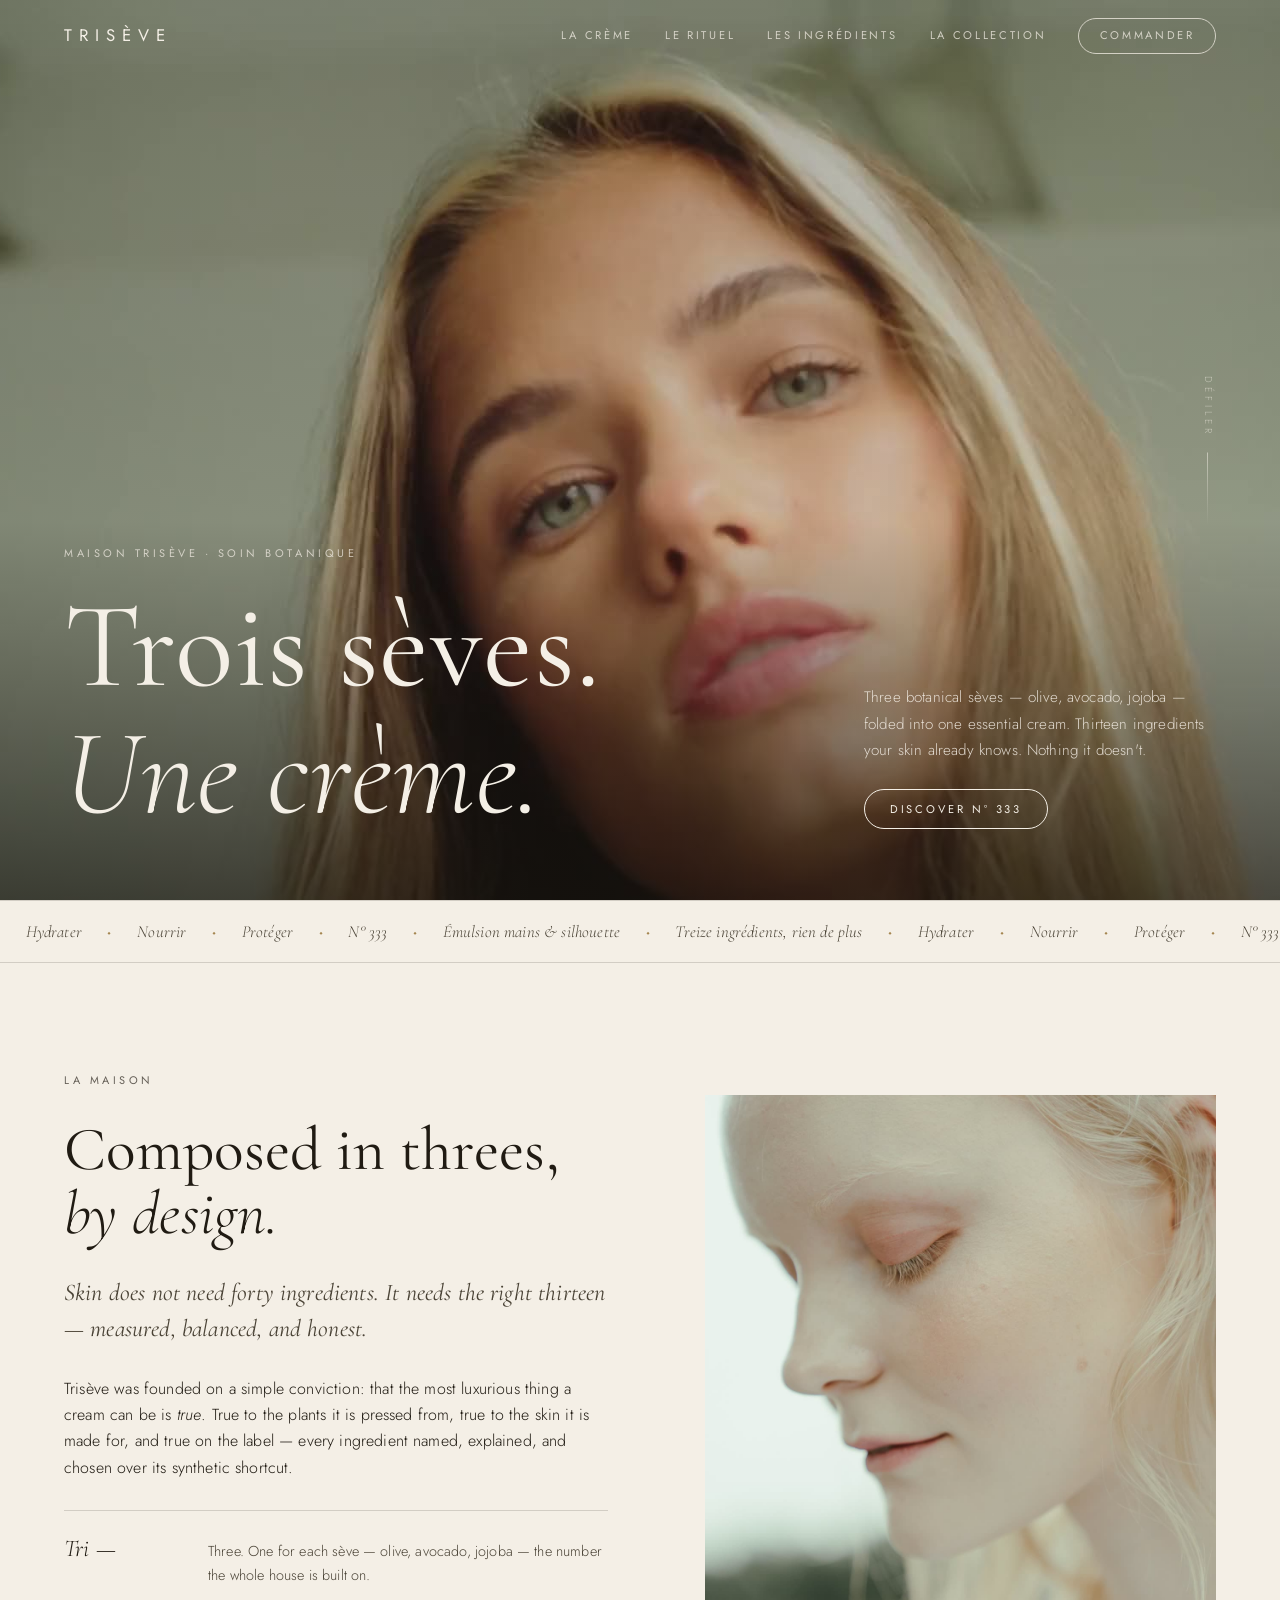
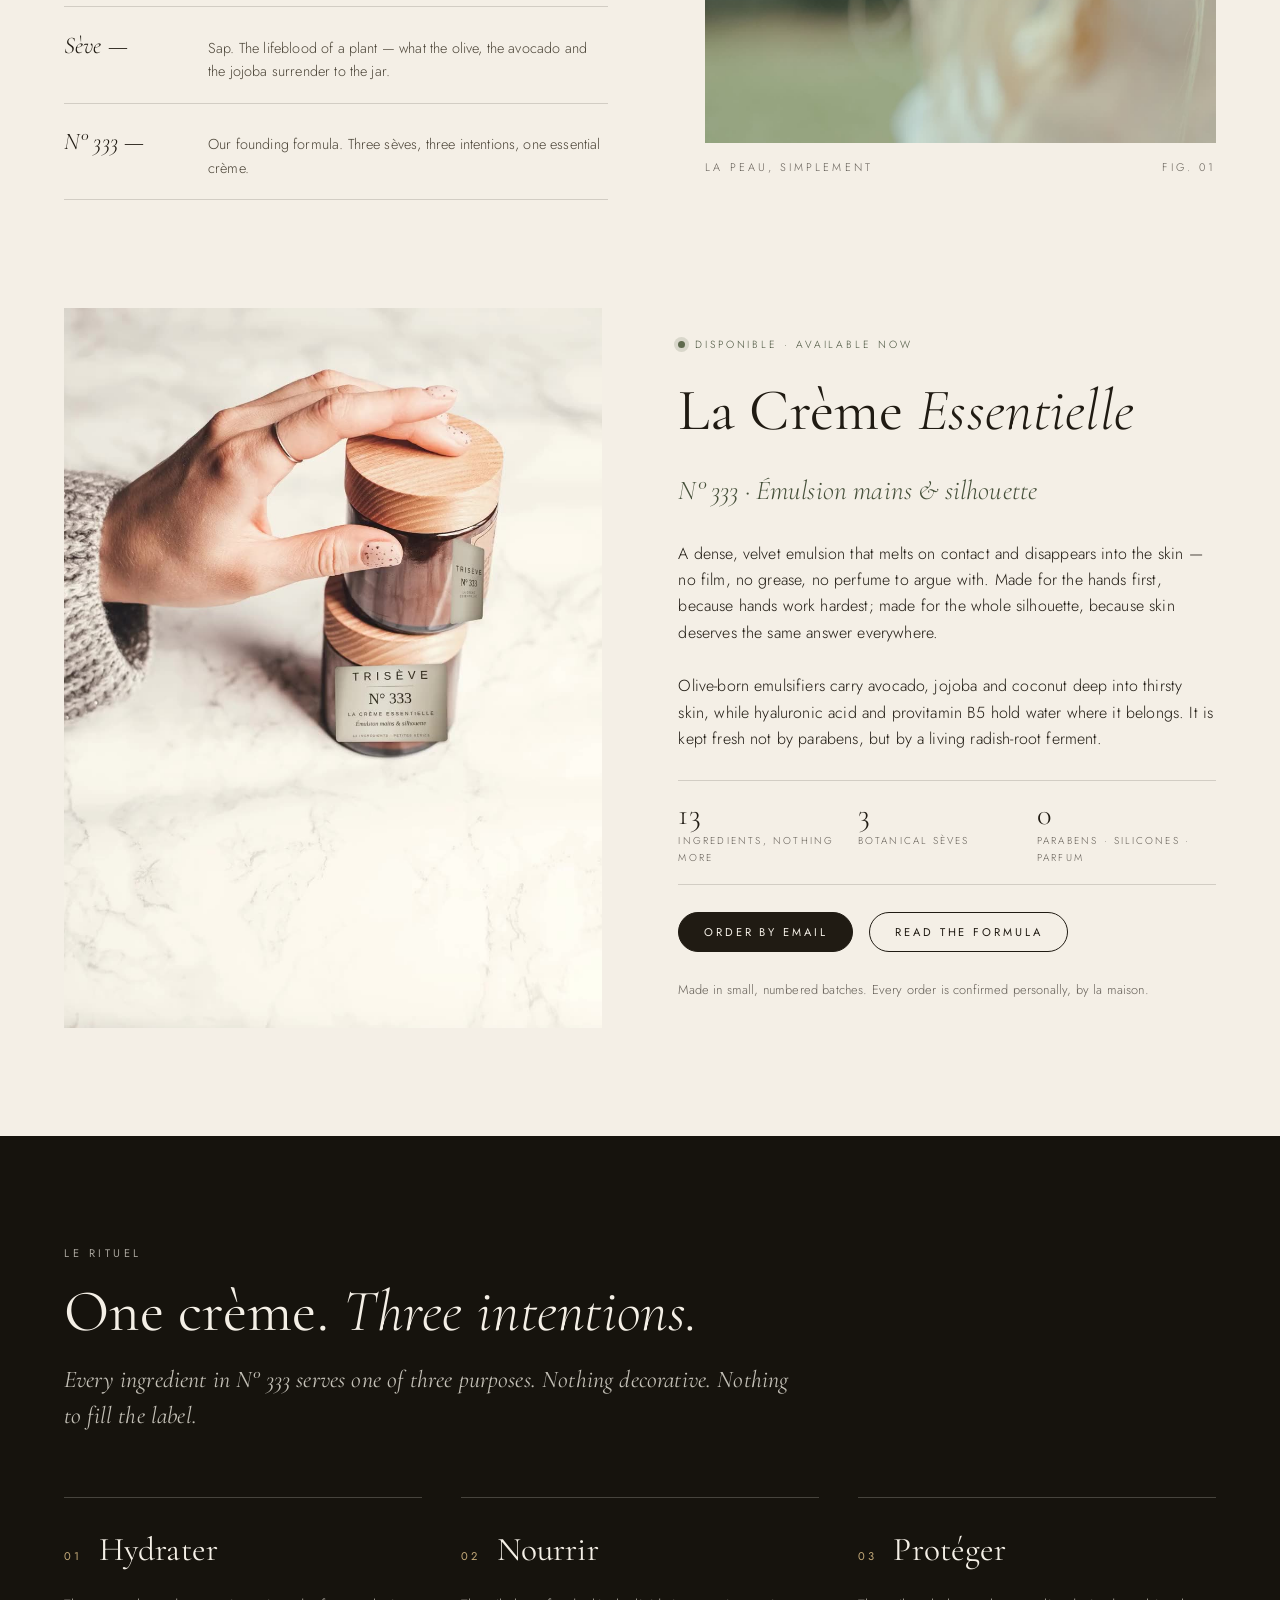
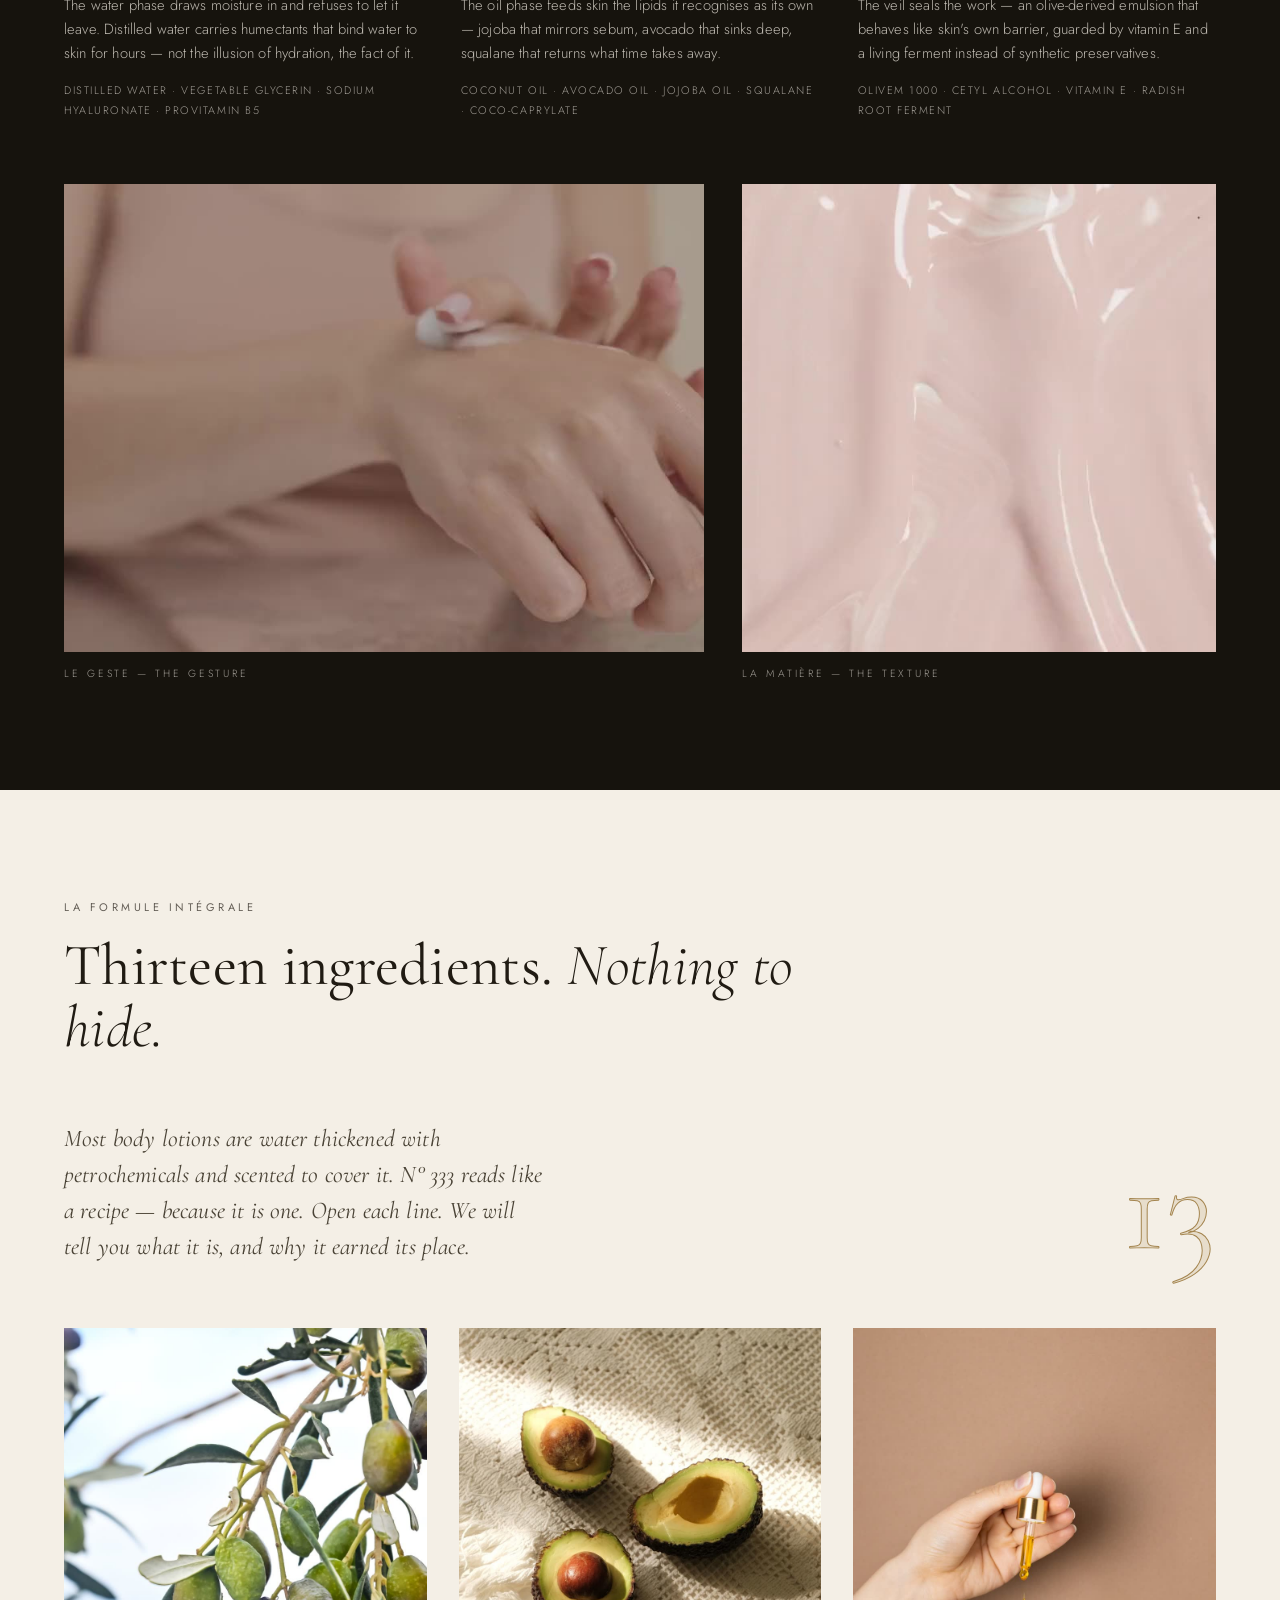
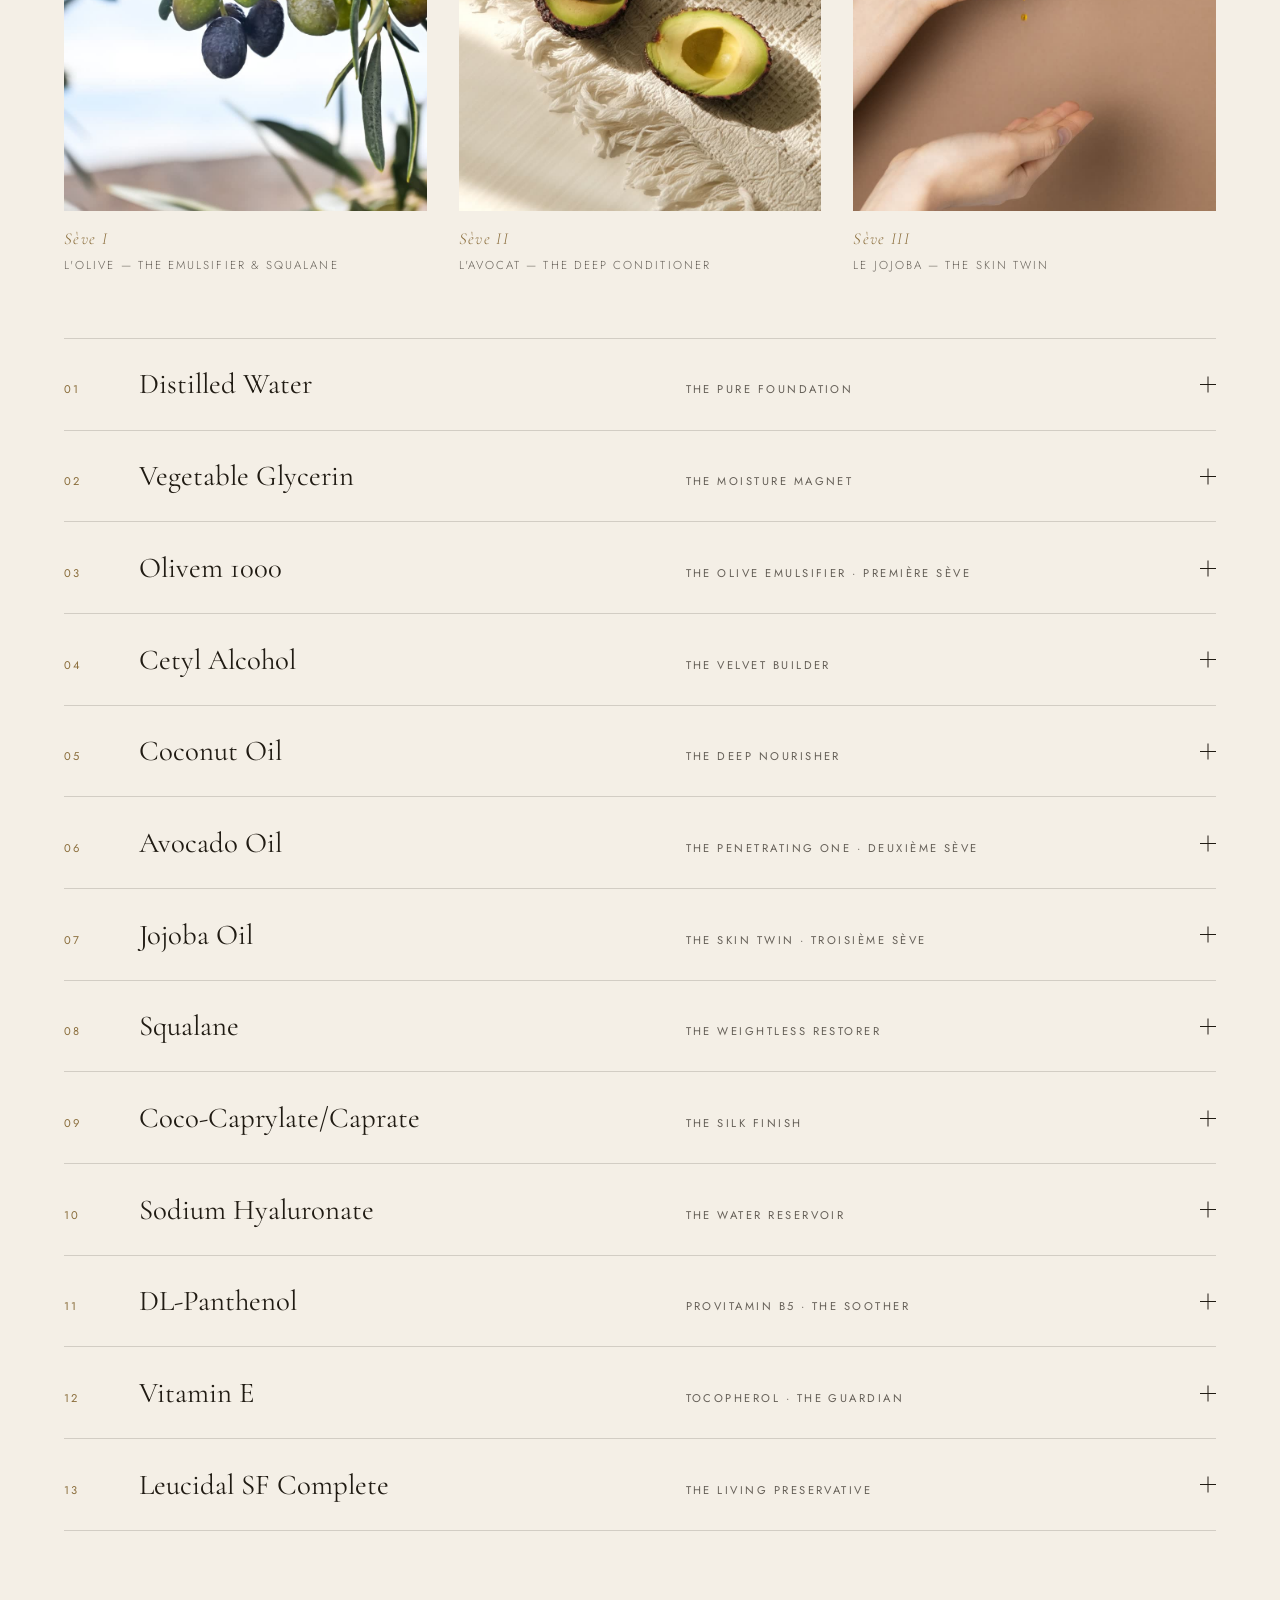
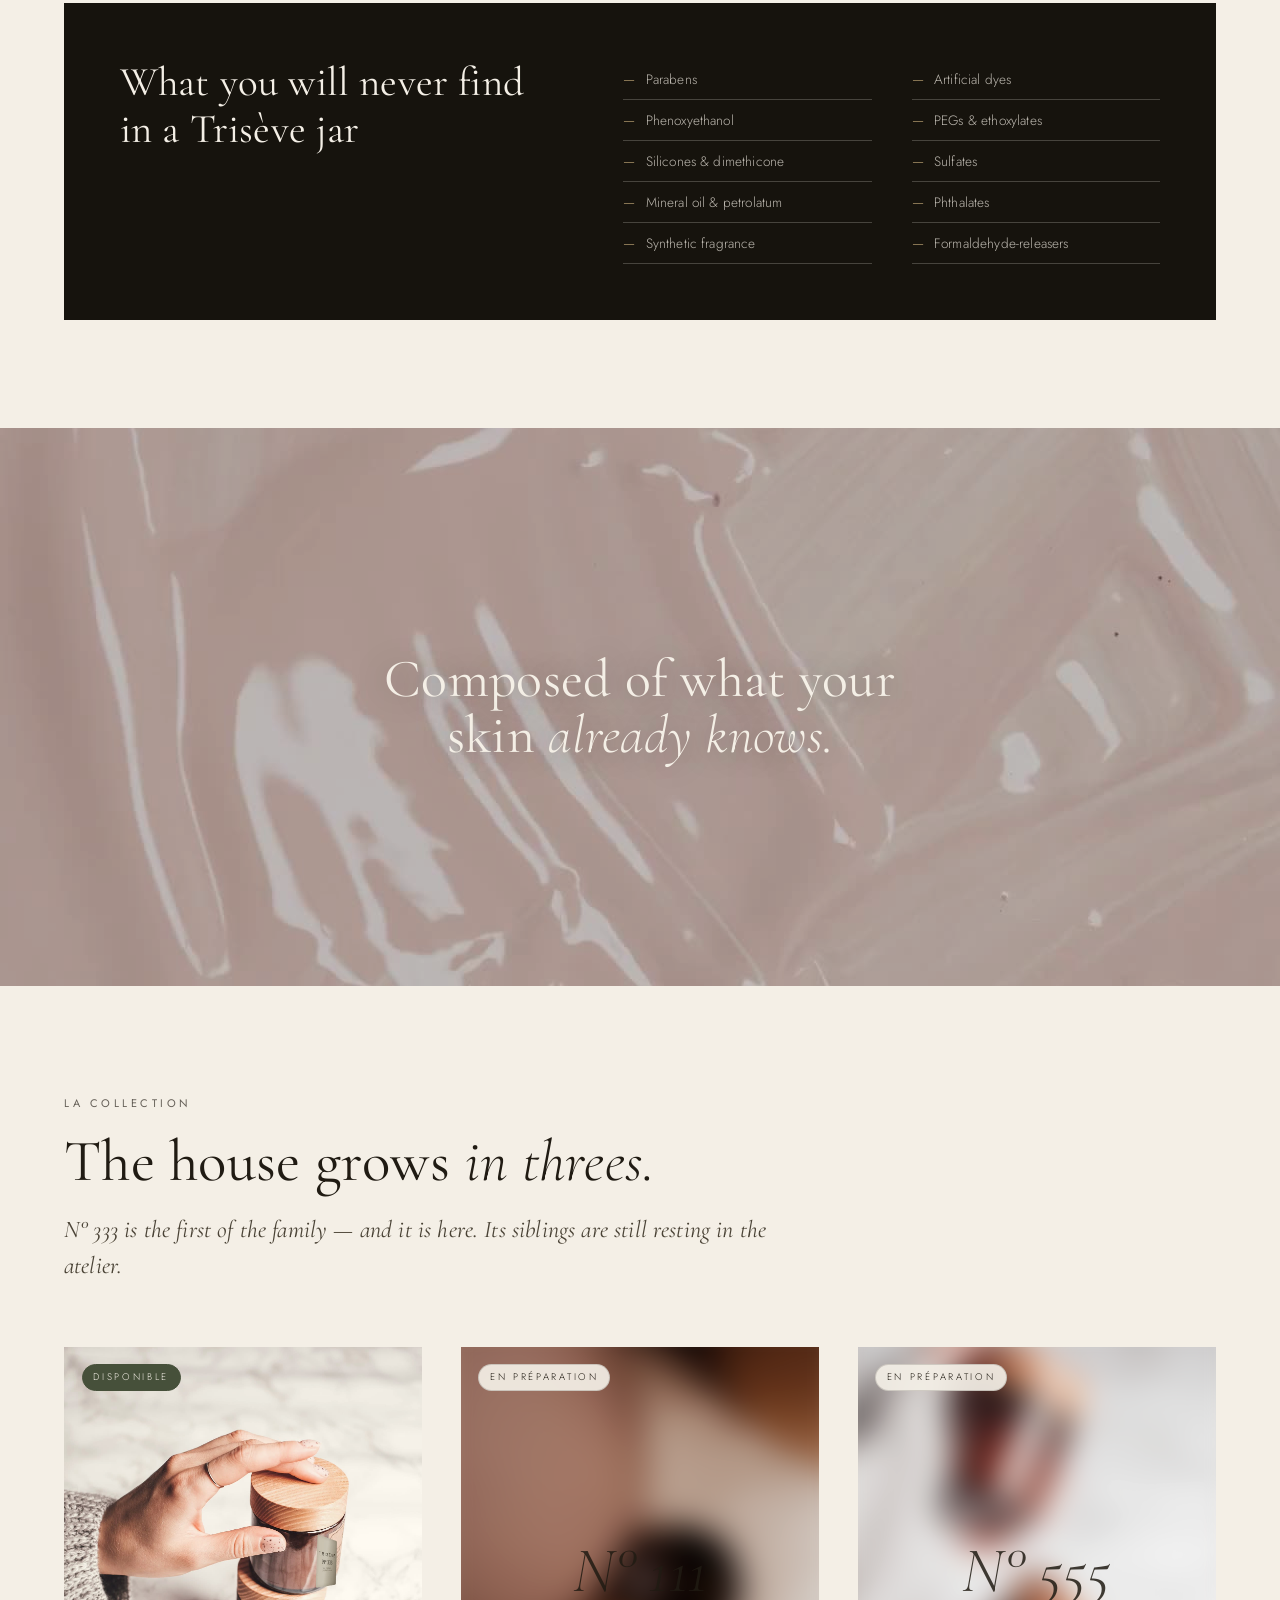
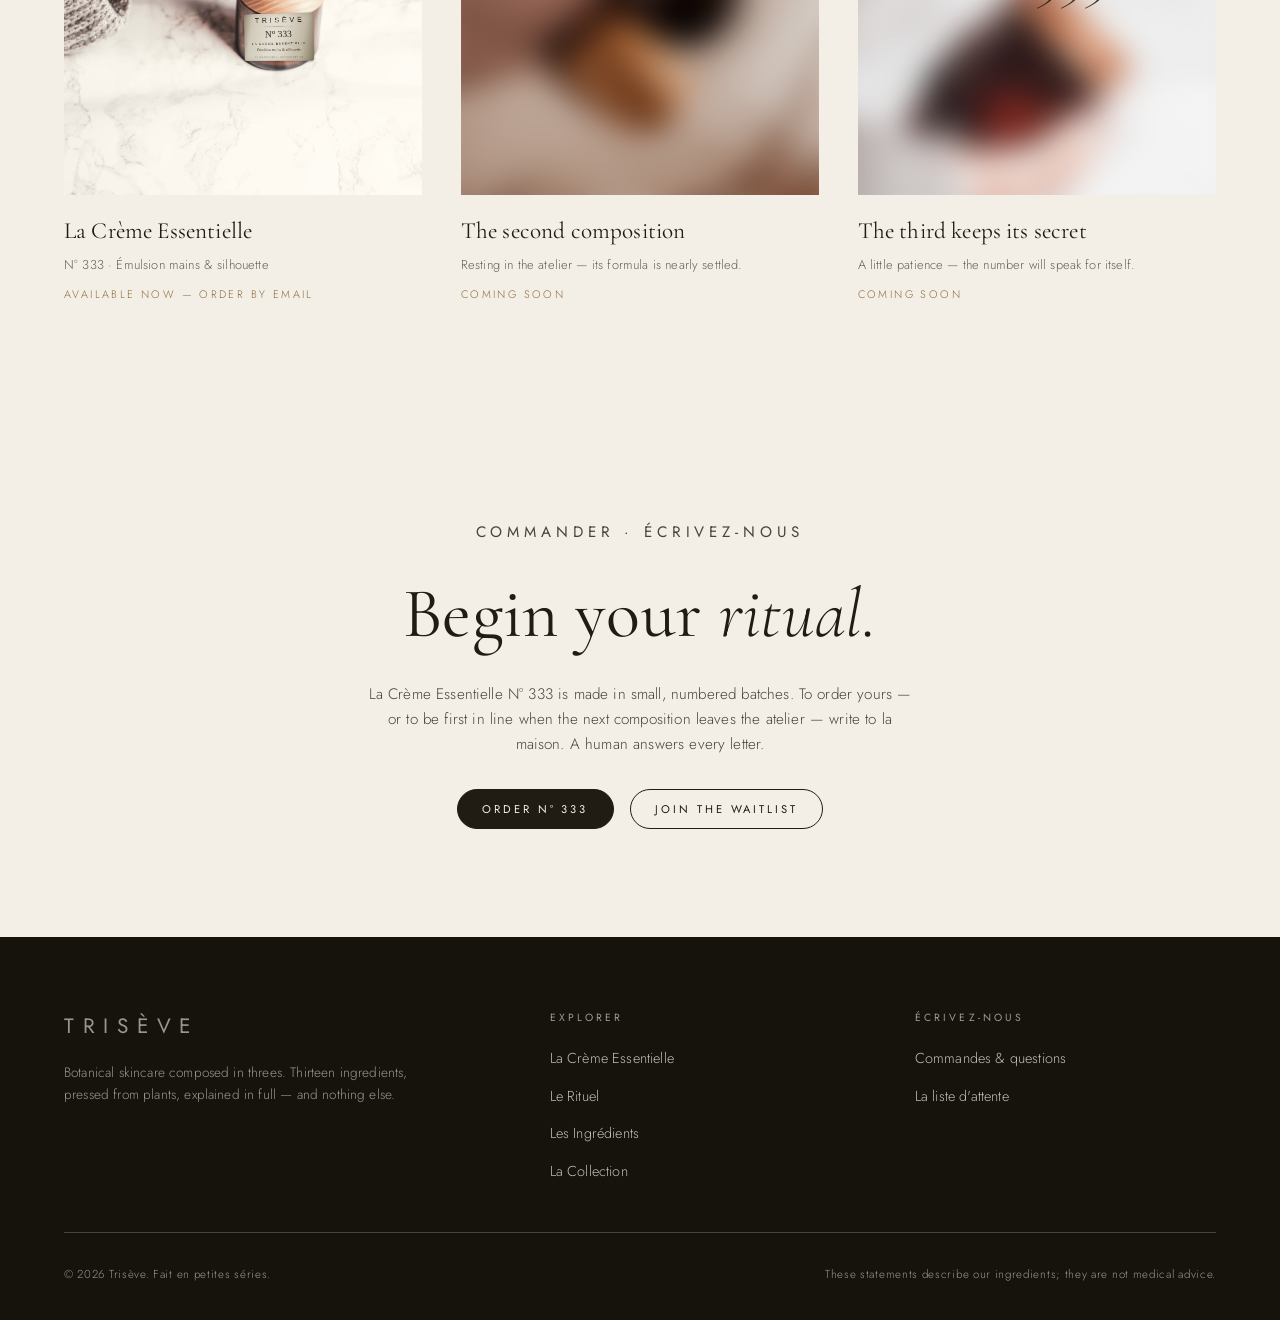
==== commit 1254a158: "Amber jar rebrand: composite Trisève label onto amber glass jar, branded motion shot, amber collecti" ====
--- a/index.html
+++ b/index.html
@@ -27,6 +27,7 @@
     "@type": "Product",
     "name": "La Crème Essentielle N° 333",
     "brand": { "@type": "Brand", "name": "Trisève" },
+    "image": "https://triseve.vercel.app/media/jar.jpg",
     "description": "Natural hand & body emulsion composed of thirteen ingredients — olive-derived emulsifier, avocado and jojoba oils, squalane, hyaluronic acid, provitamin B5 and vitamin E, preserved with radish root ferment. No parabens, silicones, mineral oil or synthetic fragrance.",
     "category": "Skincare"
   }
@@ -128,12 +129,9 @@
     <section class="section" id="creme" style="padding-top:0">
       <div class="product">
         <div class="product__media reveal">
-          <img src="/media/jar.jpg" alt="The Trisève cream jar on a warm neutral background" loading="lazy" width="1200" height="1500">
-          <div class="product__plaque" aria-hidden="true">
-            <p class="plaque-brand">Trisève</p>
-            <p class="plaque-no">N° 333</p>
-            <p class="plaque-sub">La Crème Essentielle</p>
-          </div>
+          <video muted loop playsinline preload="none" poster="/media/jar-motion-poster.jpg" aria-label="The Trisève N° 333 amber glass jar with wooden lid, its ivory label reading La Crème Essentielle">
+            <source src="/media/jar-motion.mp4" type="video/mp4">
+          </video>
         </div>
 
         <div class="product__body">
@@ -197,8 +195,8 @@
           <figcaption>Le geste — the gesture</figcaption>
         </figure>
         <figure class="reveal" style="--d:.14s">
-          <video muted loop playsinline preload="none" poster="/media/dollop-poster.jpg" aria-label="A finger scooping a rich dollop of cream from an open jar in warm light">
-            <source src="/media/dollop.mp4" type="video/mp4">
+          <video muted loop playsinline preload="none" poster="/media/texture-poster.jpg" aria-label="Macro close-up of rich cream texture folding in slow swirls">
+            <source src="/media/texture.mp4" type="video/mp4">
           </video>
           <figcaption>La matière — the texture</figcaption>
         </figure>
@@ -424,8 +422,8 @@
 
     <!-- ============ TEXTURE BREAK ============ -->
     <section class="texture-break" aria-label="Cream texture">
-      <video muted loop playsinline preload="none" poster="/media/texture-poster.jpg">
-        <source src="/media/texture.mp4" type="video/mp4">
+      <video muted loop playsinline preload="none" poster="/media/texture2-poster.jpg">
+        <source src="/media/texture2.mp4" type="video/mp4">
       </video>
       <div class="inner">
         <p class="display reveal">Composed of what your skin <em>already knows.</em></p>
@@ -443,7 +441,7 @@
       <div class="collection__grid">
         <a class="coll-card" href="#creme">
           <div class="coll-card__img">
-            <img src="/media/jar.jpg" alt="La Crème Essentielle N° 333" loading="lazy" width="900" height="1125">
+            <img src="/media/jar.jpg" alt="La Crème Essentielle N° 333 — amber glass jar with wooden lid and ivory Trisève label" loading="lazy" width="1400" height="2100">
             <span class="coll-card__tag coll-card__tag--live" lang="fr">Disponible</span>
           </div>
           <div class="coll-card__meta">
--- a/styles.css
+++ b/styles.css
@@ -121,16 +121,29 @@
   transition: background 0.5s var(--ease-lux), box-shadow 0.5s var(--ease-lux), padding 0.5s var(--ease-lux);
 }
 
-.header.is-scrolled {
+.header::before {
+  content: "";
+  position: absolute;
+  inset: 0;
+  z-index: -1;
   background: rgba(244, 239, 230, 0.92);
   -webkit-backdrop-filter: blur(14px);
   backdrop-filter: blur(14px);
+  opacity: 0;
+  transition: opacity 0.5s var(--ease-lux);
+}
+
+.header.is-scrolled {
   box-shadow: 0 1px 0 var(--hairline);
   padding-top: 0.8rem;
   padding-bottom: 0.8rem;
 }
 
+.header.is-scrolled::before { opacity: 1; }
+
 .header--over-dark:not(.is-scrolled) { color: var(--cream); }
+
+.header.nav-open { color: var(--ink); }
 
 .brand {
   font-family: var(--font-sans);
@@ -141,12 +154,6 @@
   white-space: nowrap;
 }
 
-.brand sup {
-  font-size: 0.5em;
-  letter-spacing: 0.2em;
-  vertical-align: super;
-  color: var(--gold);
-}
 
 .nav {
   display: flex;
@@ -155,6 +162,7 @@
 }
 
 .nav a {
+  white-space: nowrap;
   font-size: 0.7rem;
   font-weight: 400;
   letter-spacing: 0.24em;
@@ -427,45 +435,13 @@
   background: var(--cream-deep);
 }
 
-.product__media > img {
+.product__media > img,
+.product__media > video {
   width: 100%;
   height: clamp(30rem, 80vh, 46rem);
   object-fit: cover;
 }
 
-.product__plaque {
-  position: absolute;
-  left: 50%;
-  bottom: clamp(1.5rem, 4vh, 3rem);
-  transform: translateX(-50%);
-  background: rgba(244, 239, 230, 0.94);
-  -webkit-backdrop-filter: blur(6px);
-  backdrop-filter: blur(6px);
-  border: 1px solid var(--hairline);
-  padding: 1.1rem 2.4rem 1.2rem;
-  text-align: center;
-  min-width: min(20rem, 78%);
-}
-
-.product__plaque .plaque-brand {
-  font-size: 0.75rem;
-  letter-spacing: 0.44em;
-  text-transform: uppercase;
-}
-
-.product__plaque .plaque-no {
-  font-family: var(--font-display);
-  font-size: 2rem;
-  line-height: 1.2;
-  margin: 0.15rem 0;
-}
-
-.product__plaque .plaque-sub {
-  font-size: 0.6rem;
-  letter-spacing: 0.3em;
-  text-transform: uppercase;
-  color: var(--ink-faint);
-}
 
 .product__body { display: grid; gap: 1.7rem; max-width: 34rem; }
 
@@ -723,6 +699,7 @@
 
 .ing__body > div {
   overflow: hidden;
+  min-height: 0;
   visibility: hidden;
   transition: visibility 0s 0.55s;
 }
@@ -733,8 +710,9 @@
   display: grid;
   grid-template-columns: 3.5rem minmax(0, 1.1fr) minmax(0, 1fr) 2rem;
   gap: 1.2rem;
-  padding-bottom: 1.8rem;
-}
+}
+
+.ing__cols > p { padding-bottom: 1.8rem; }
 
 .ing__what { grid-column: 2; font-size: 0.92rem; color: var(--ink-soft); }
 
@@ -1028,7 +1006,7 @@
   .ing__why { grid-column: 2; margin-top: 1.1rem; }
 }
 
-@media (max-width: 720px) {
+@media (max-width: 960px) {
   .nav {
     position: fixed;
     inset: 0;
@@ -1068,7 +1046,7 @@
   .nav-toggle[aria-expanded="true"] span:nth-child(2) { opacity: 0; }
   .nav-toggle[aria-expanded="true"] span:nth-child(3) { transform: translateY(-6px) rotate(-45deg); }
 
-  .header .btn--header-cta { display: none; }
+  .nav:not(.is-open) .btn--header-cta { display: none; }
 
   .never ul { columns: 1; }
 
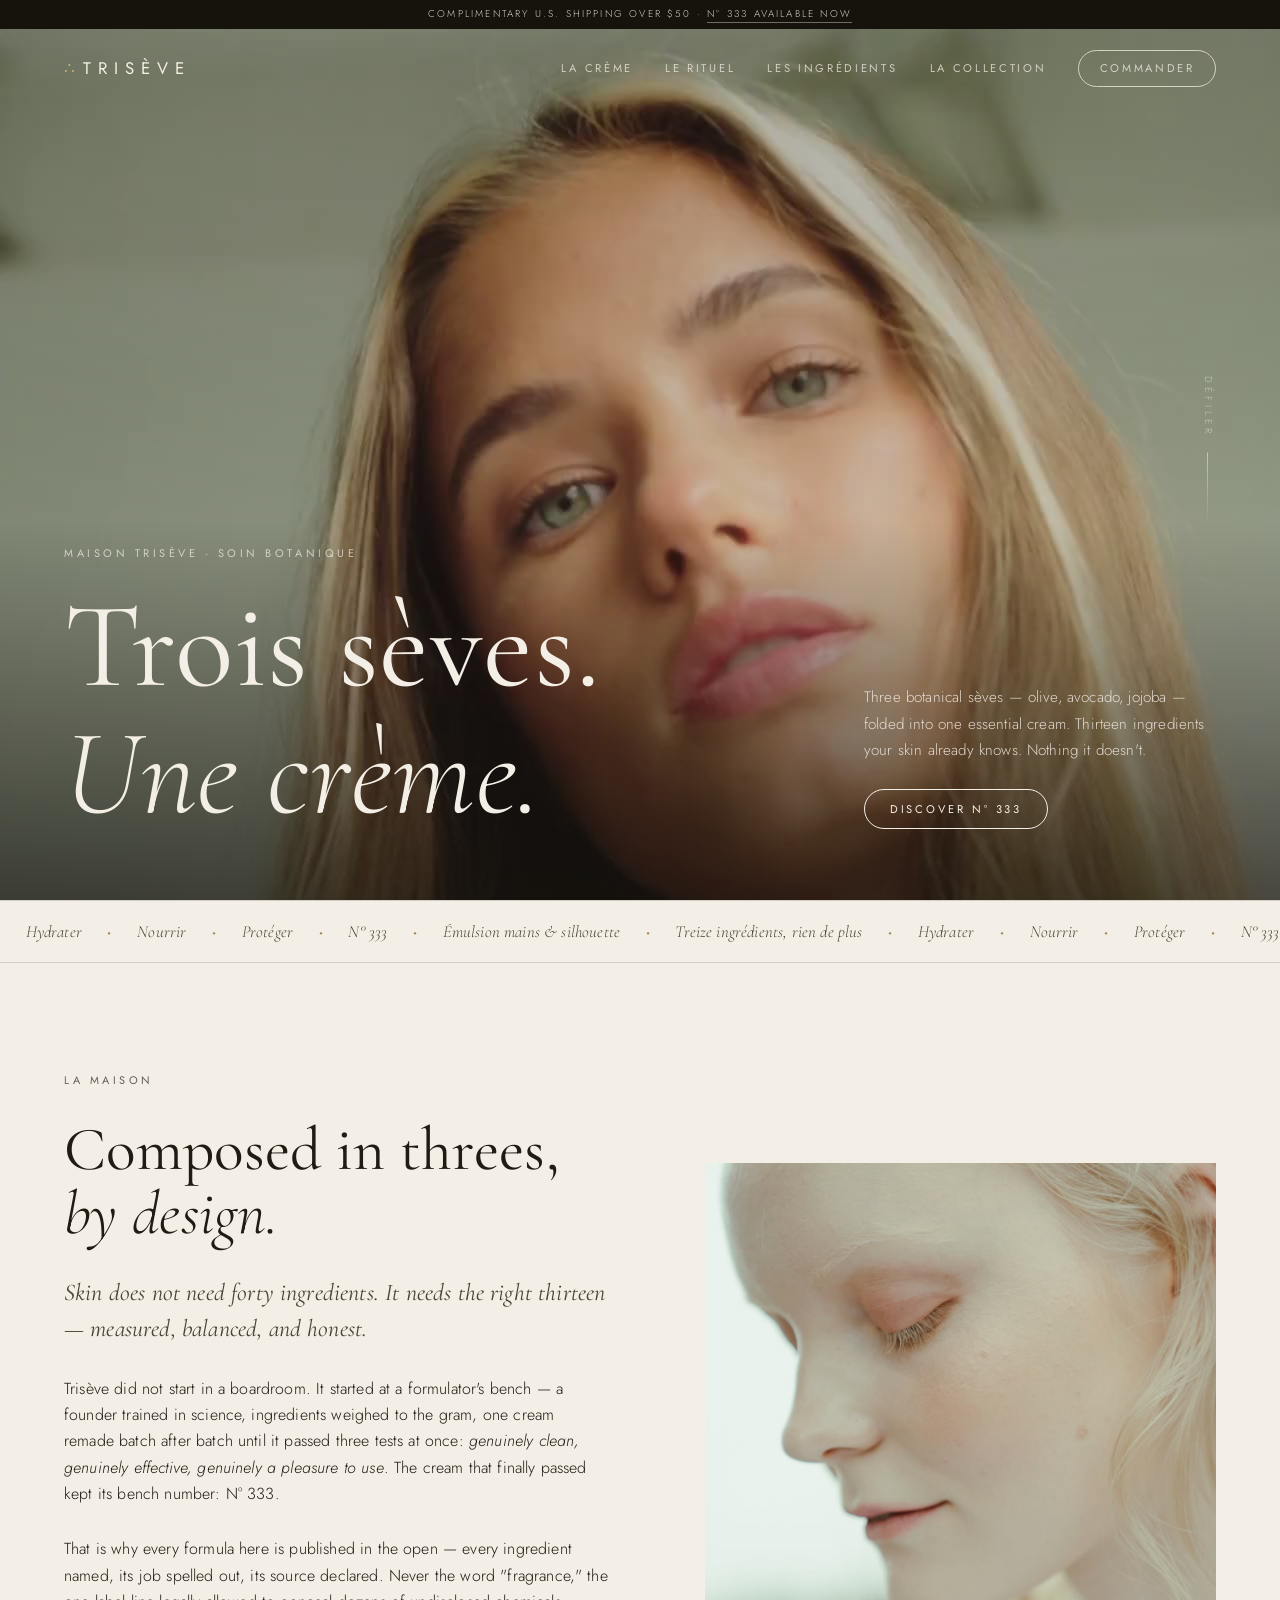
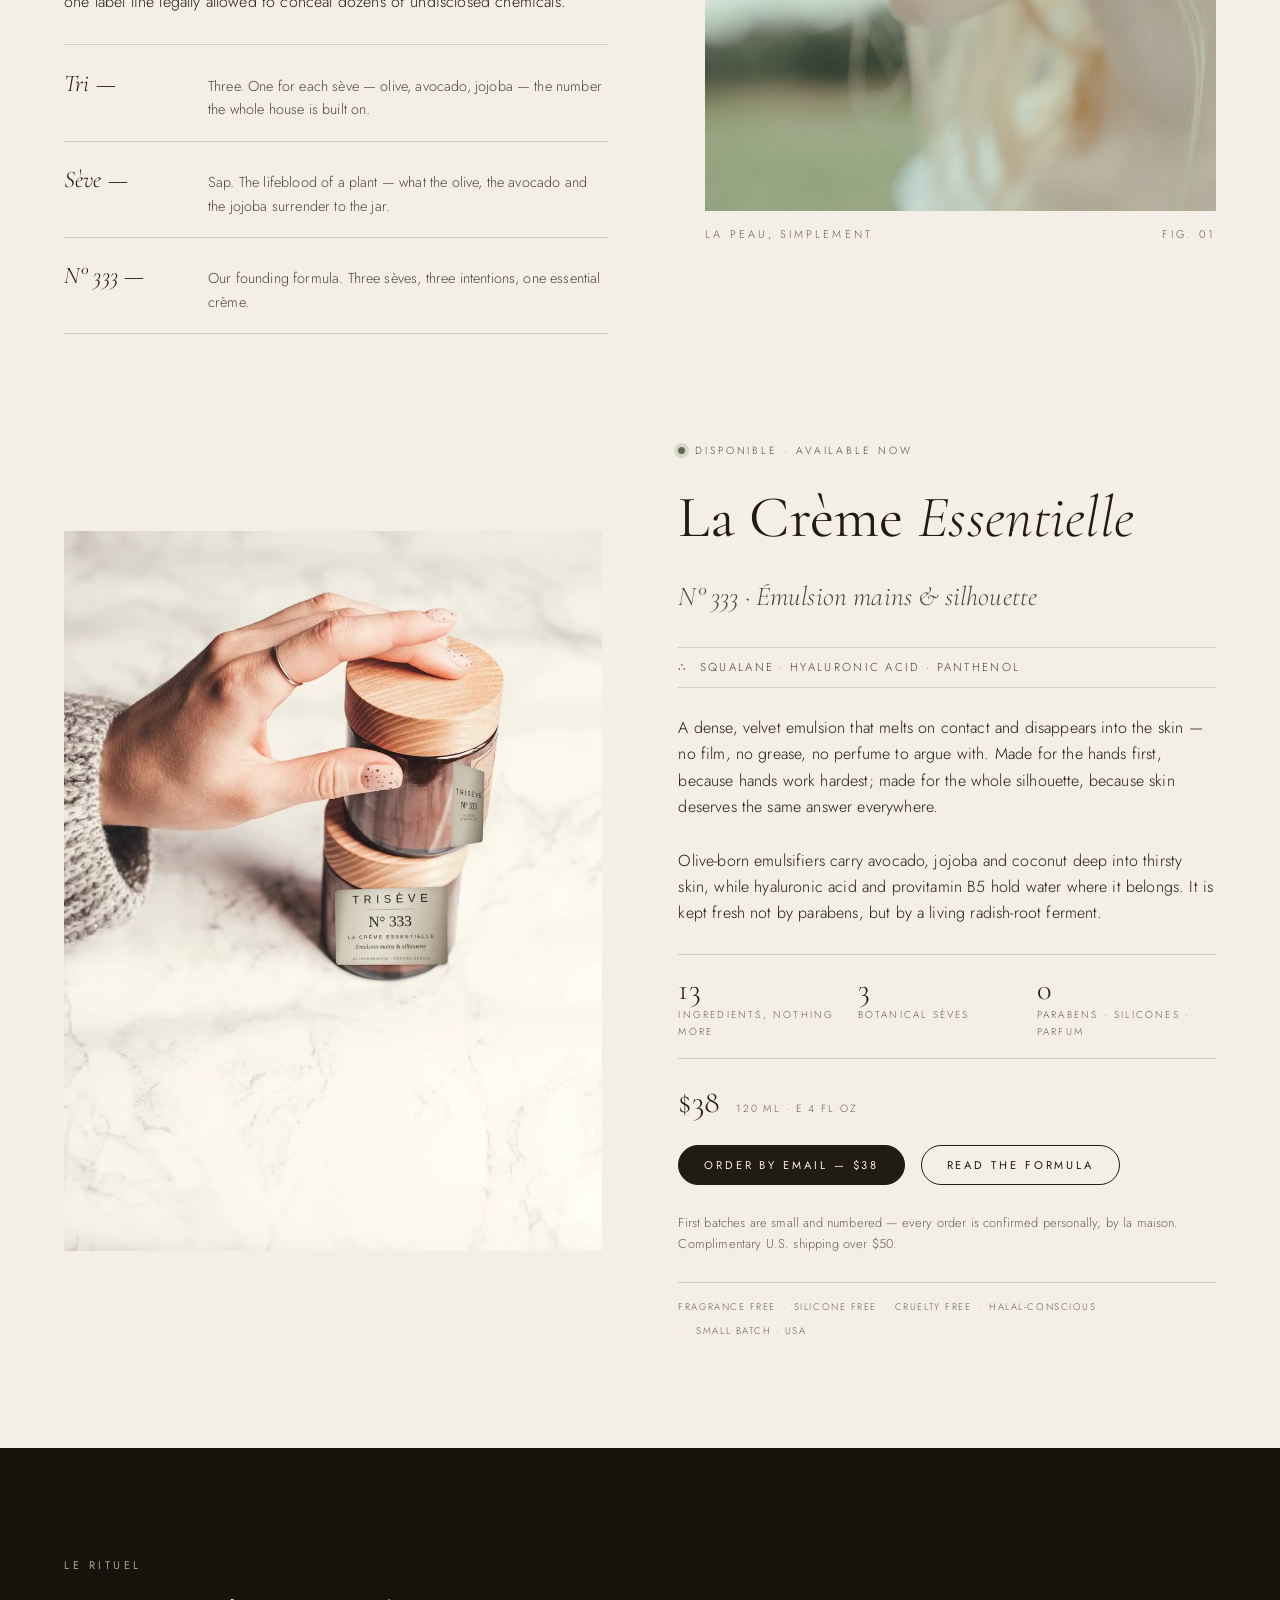
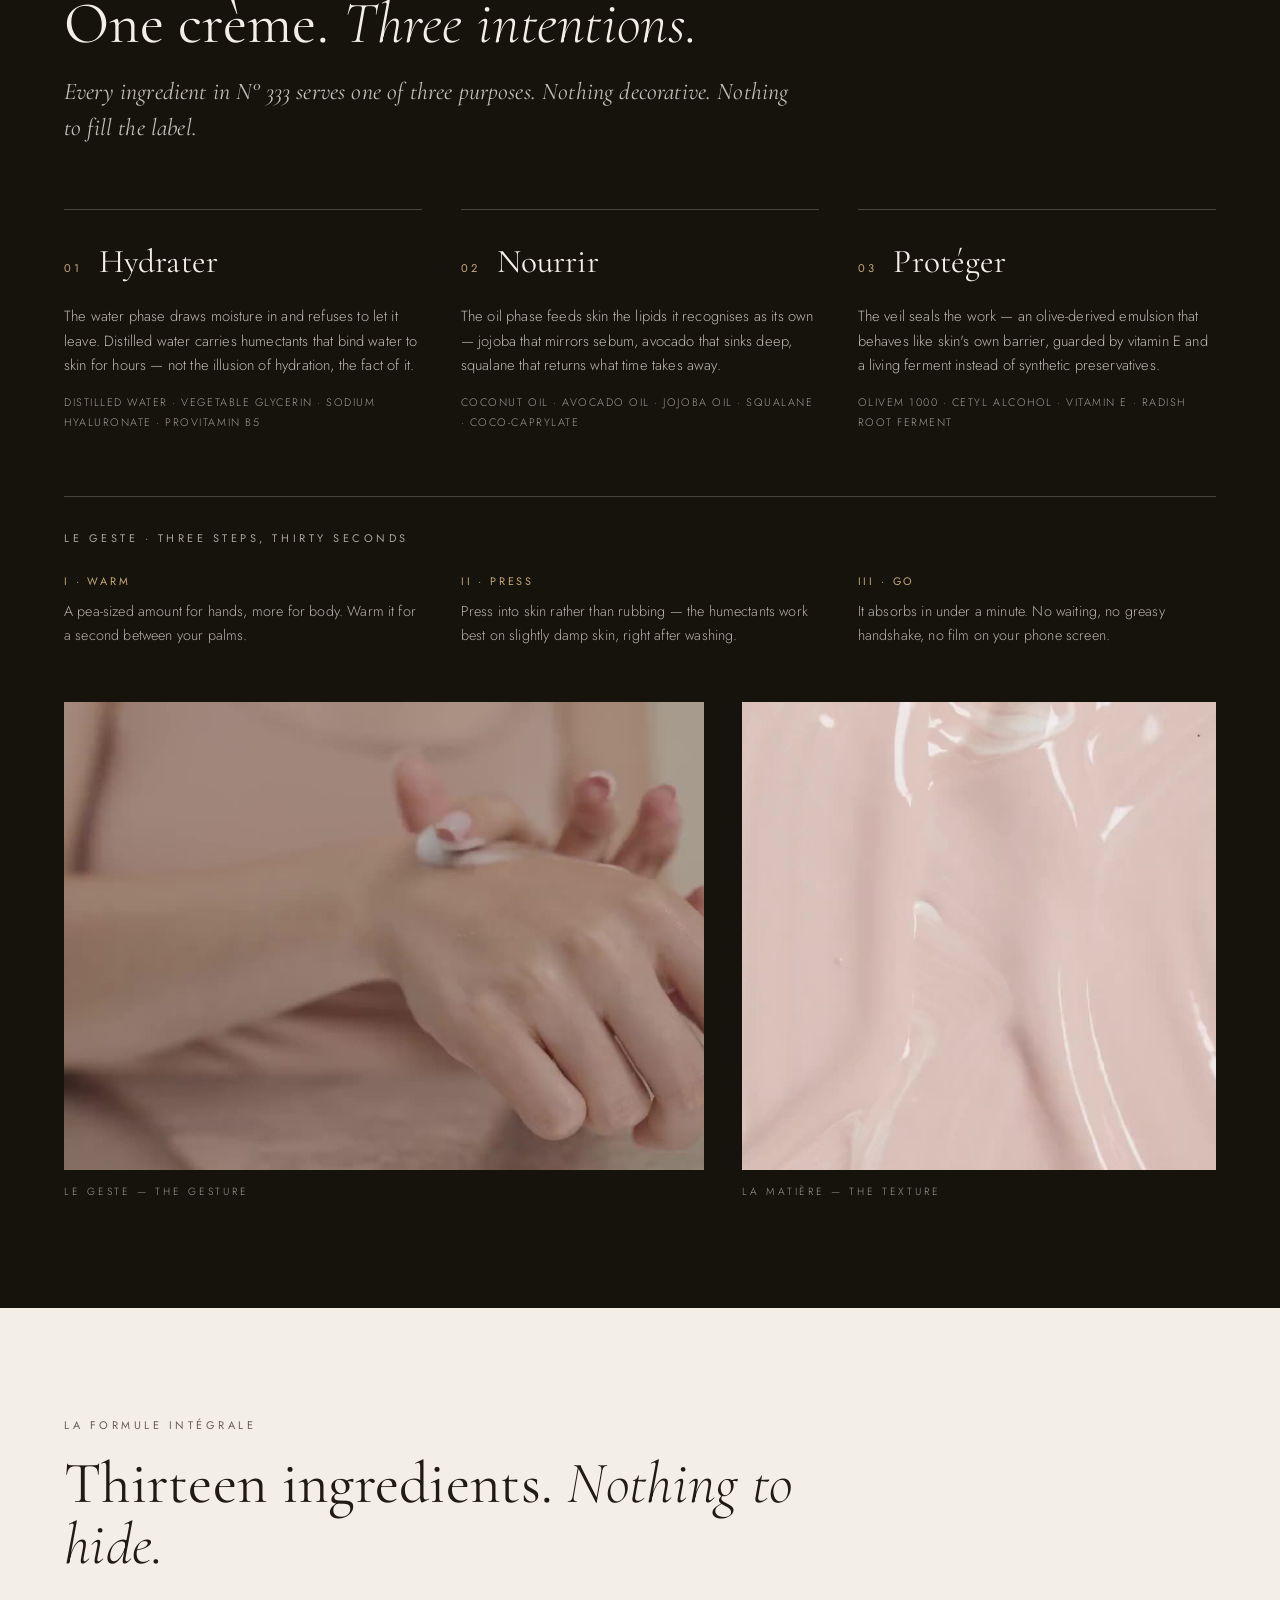
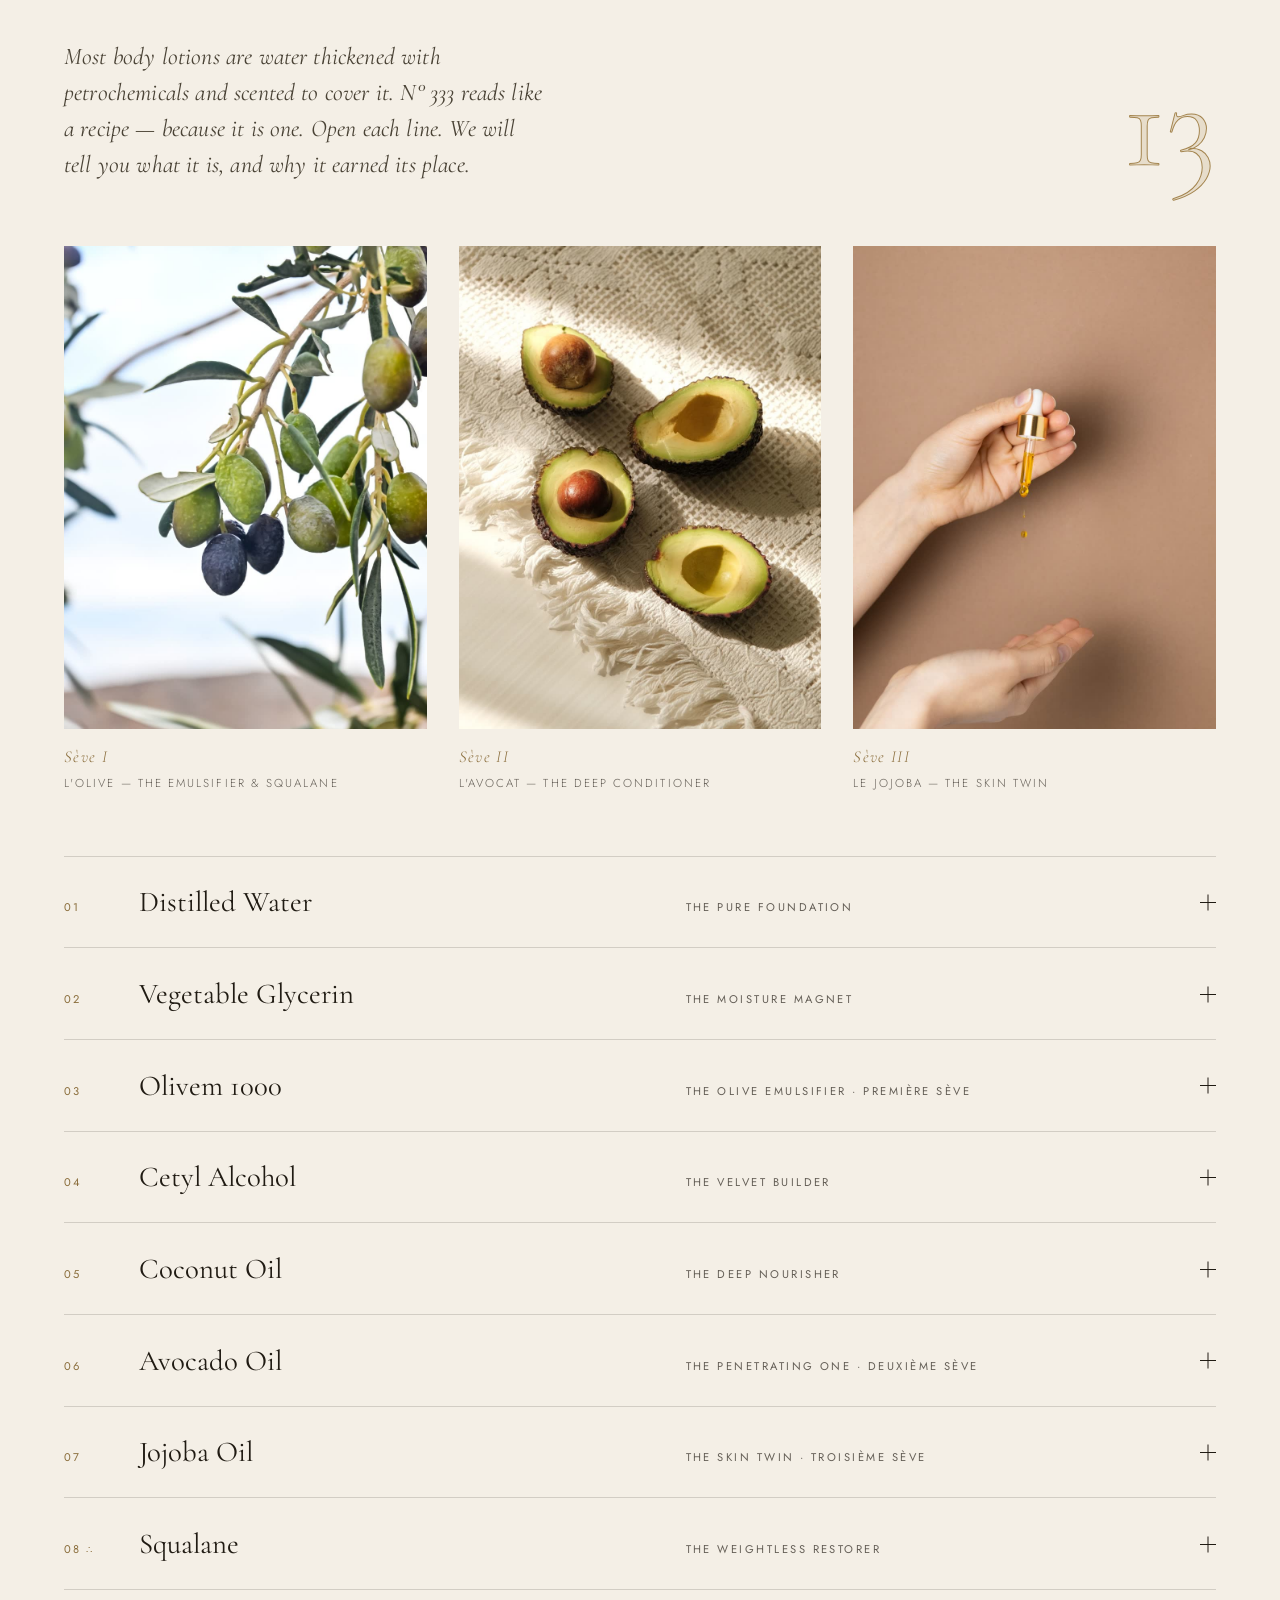
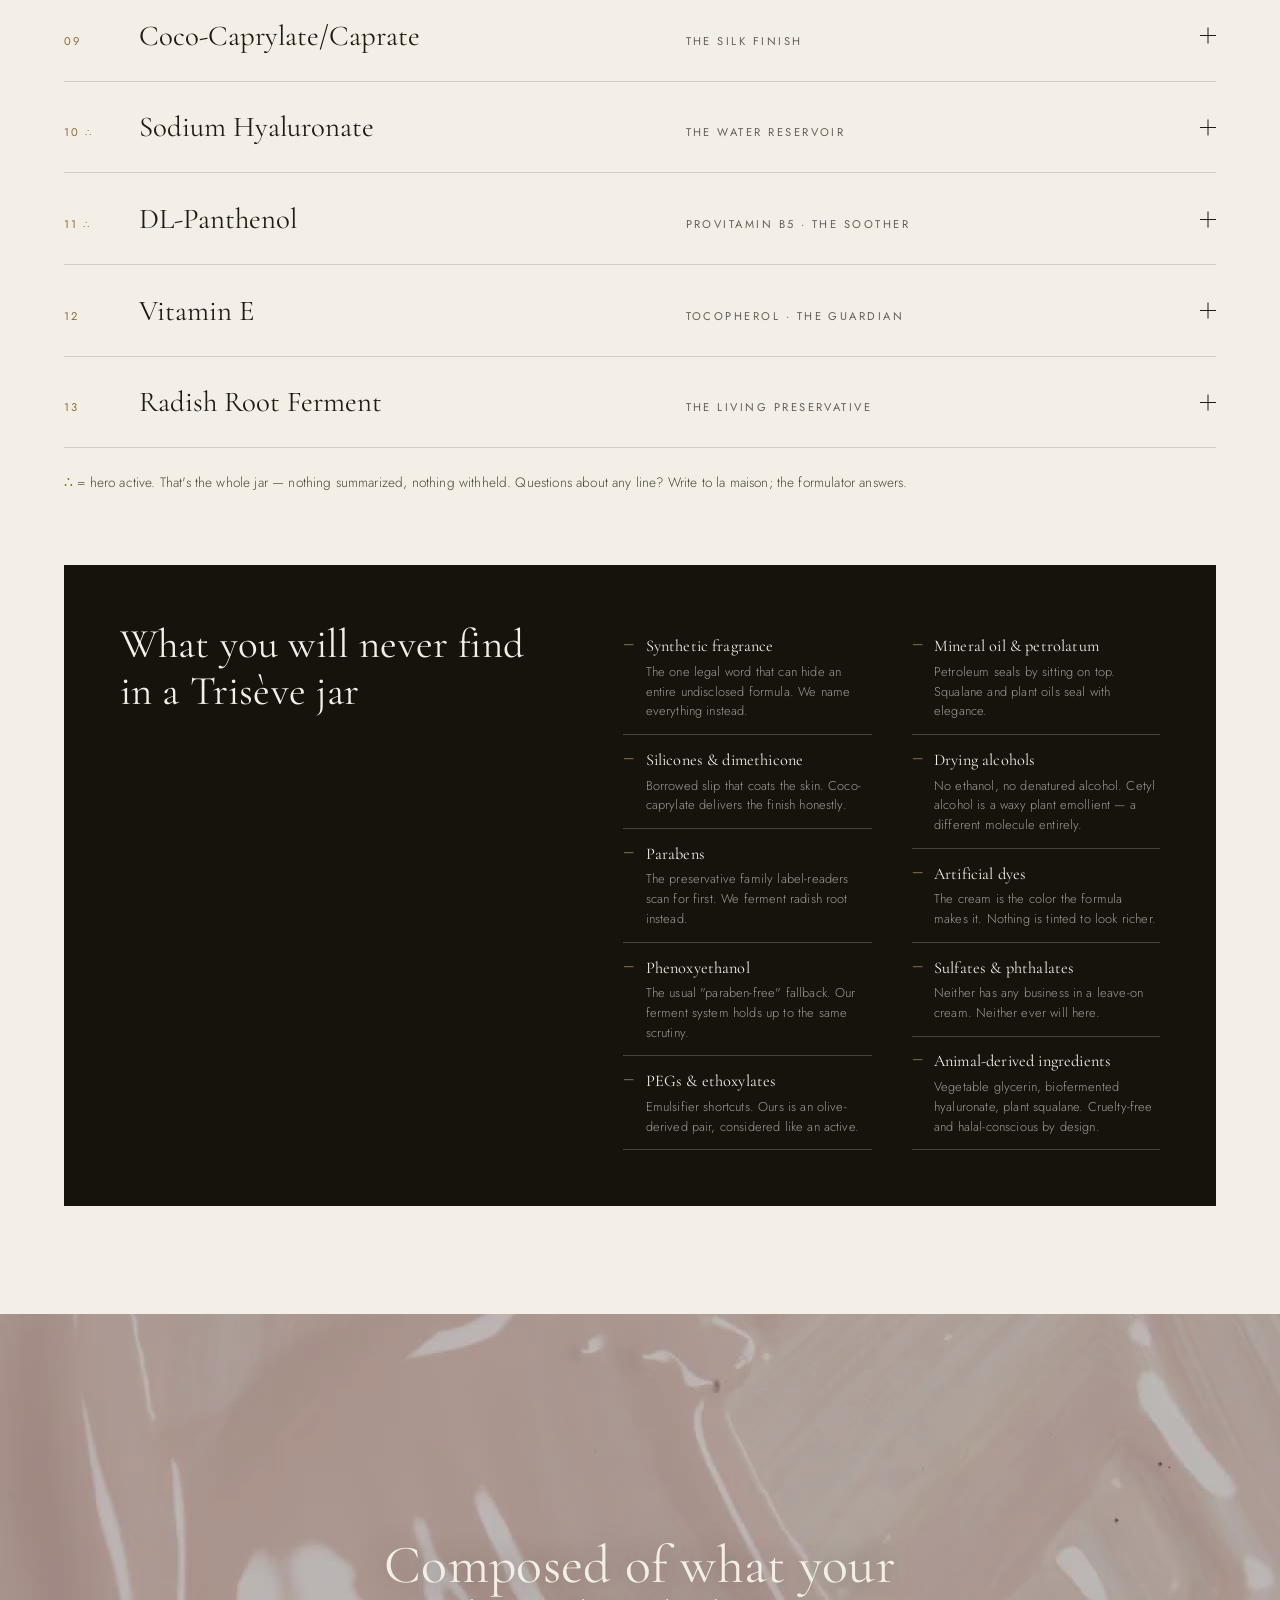
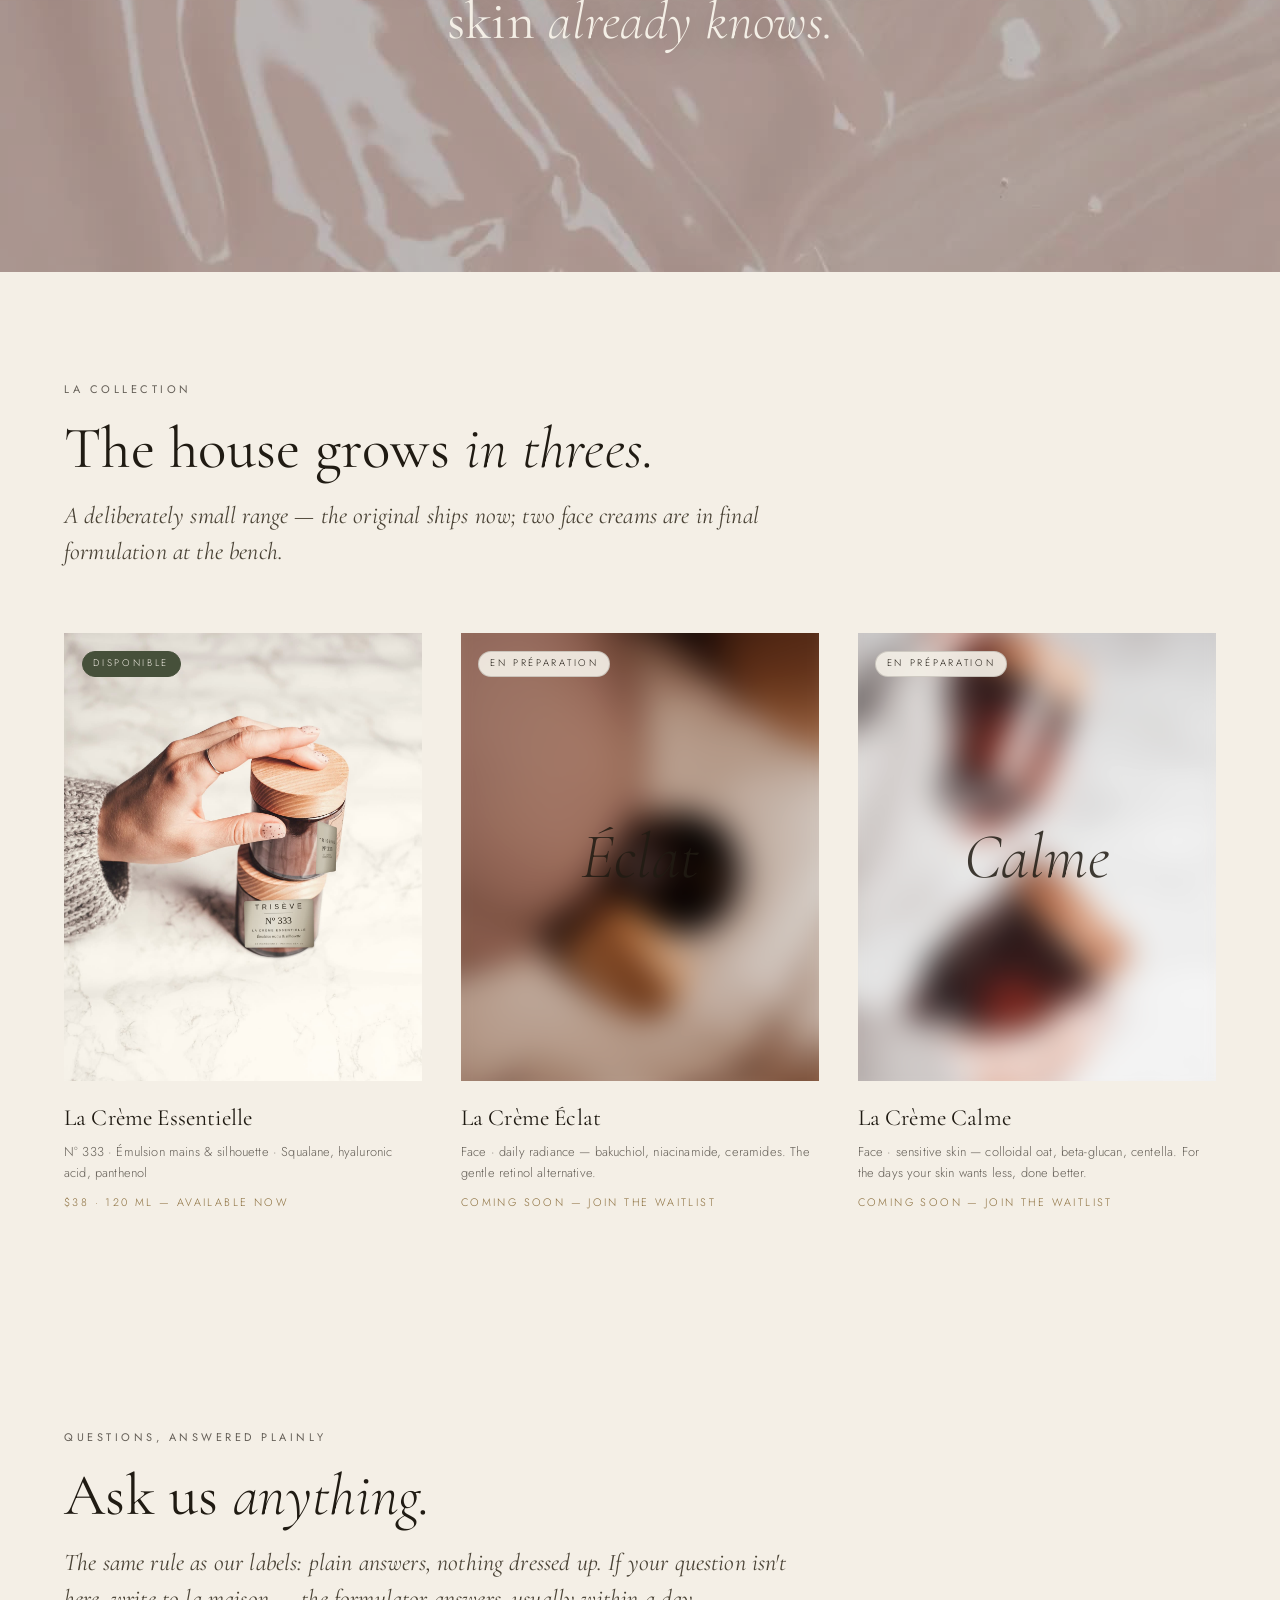
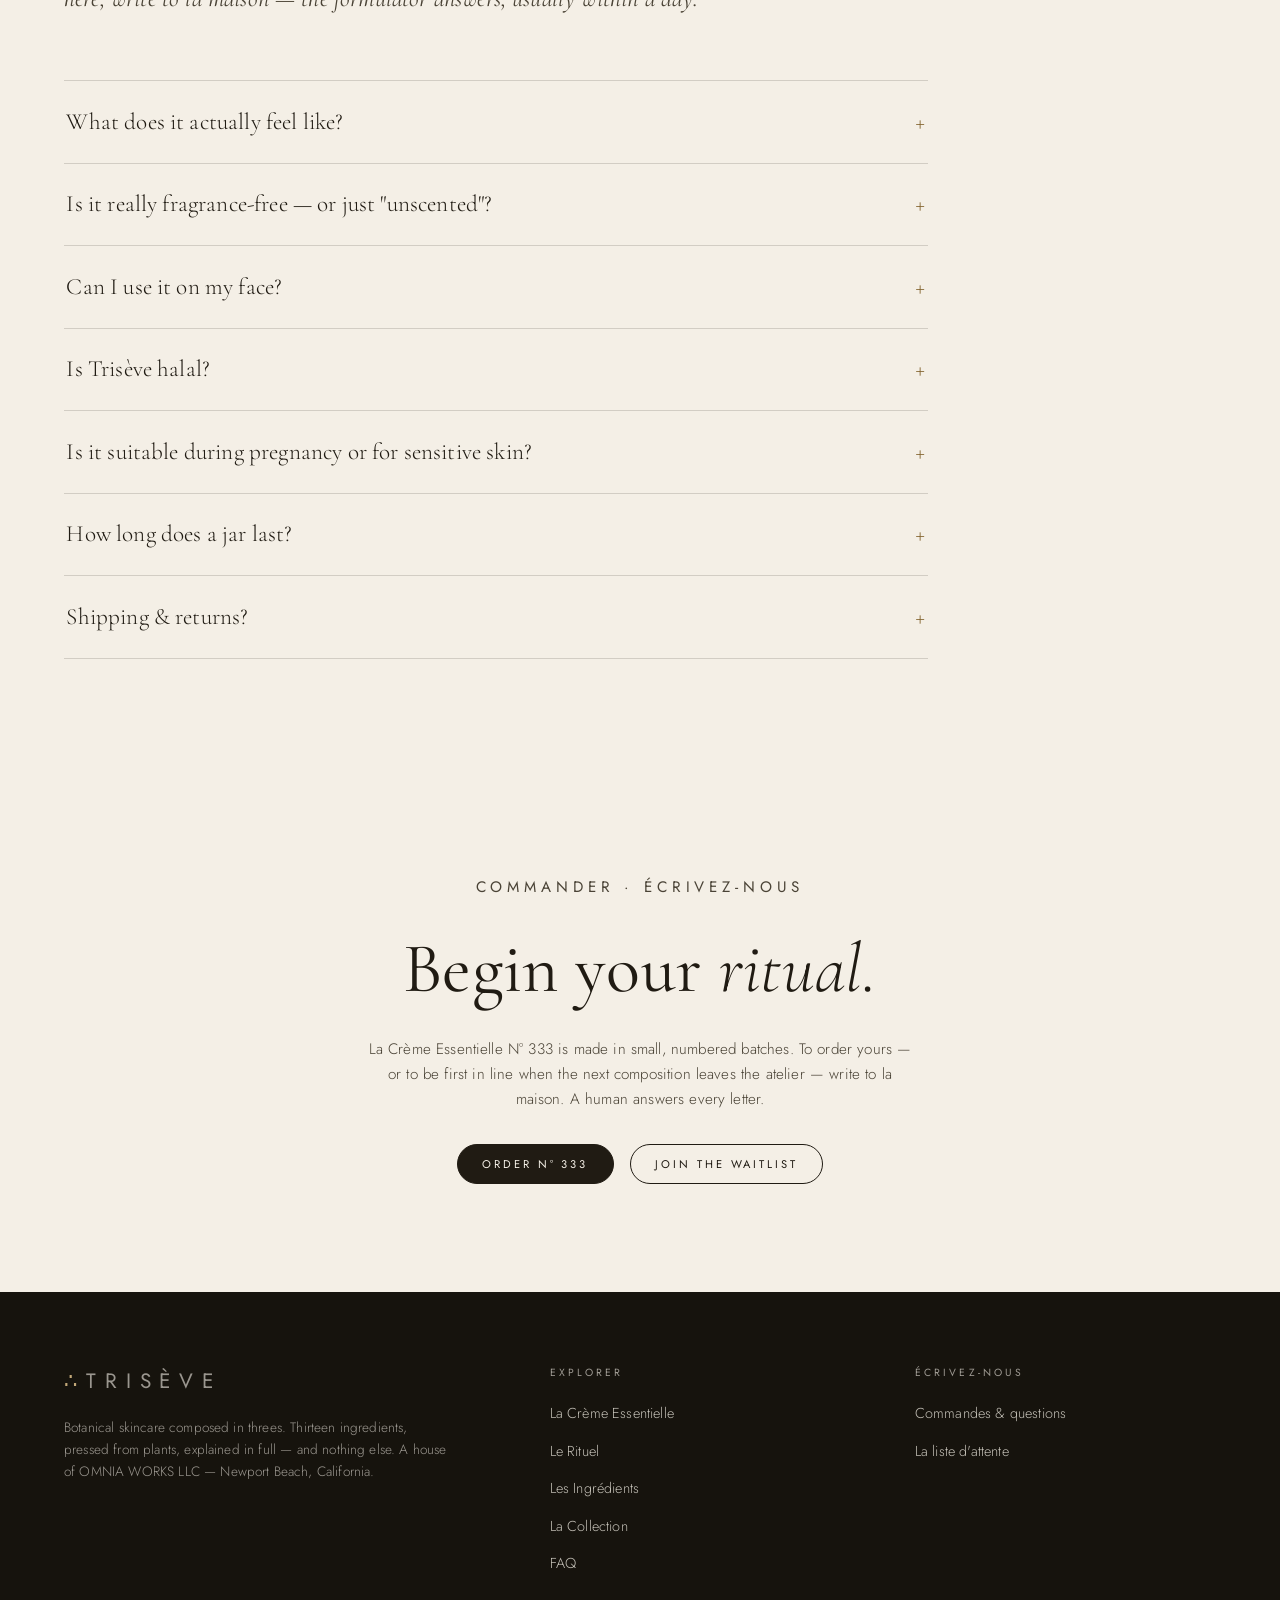
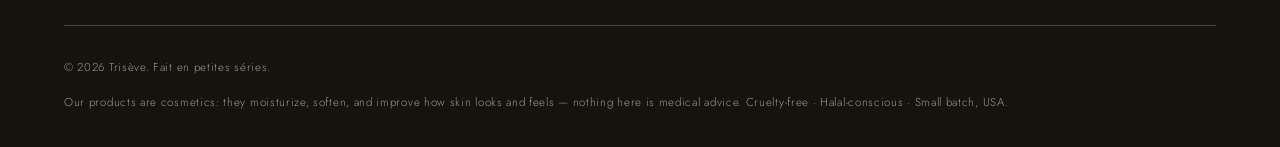
==== commit e49e477a: "Integrate original mock content: pricing, Éclat & Calme, trust badges, FAQ, founder story, dossier s" ====
--- a/index.html
+++ b/index.html
@@ -4,7 +4,7 @@
   <meta charset="UTF-8">
   <meta name="viewport" content="width=device-width, initial-scale=1.0">
   <title>Trisève — La Crème Essentielle N° 333 | Natural Hand &amp; Body Cream</title>
-  <meta name="description" content="Trisève. Three botanical sèves — olive, avocado, jojoba — folded into one essential cream. Thirteen ingredients, nothing to hide. La Crème Essentielle N° 333, émulsion mains & silhouette, available now.">
+  <meta name="description" content="Clean luxury skincare, explained ingredient by ingredient. Trisève’s La Crème Essentielle N° 333 — natural hand &amp; body cream, $38 / 120 ml. Thirteen ingredients, every source named, nothing hidden behind fragrance.">
   <meta property="og:title" content="Trisève — La Crème Essentielle N° 333">
   <meta property="og:description" content="Three botanical sèves. Thirteen ingredients. Nothing to hide. The essential natural cream for hands & silhouette — available now.">
   <meta property="og:type" content="website">
@@ -29,15 +29,24 @@
     "brand": { "@type": "Brand", "name": "Trisève" },
     "image": "https://triseve.vercel.app/media/jar.jpg",
     "description": "Natural hand & body emulsion composed of thirteen ingredients — olive-derived emulsifier, avocado and jojoba oils, squalane, hyaluronic acid, provitamin B5 and vitamin E, preserved with radish root ferment. No parabens, silicones, mineral oil or synthetic fragrance.",
-    "category": "Skincare"
+    "category": "Skincare",
+    "offers": {
+      "@type": "Offer",
+      "price": "38.00",
+      "priceCurrency": "USD",
+      "availability": "https://schema.org/InStock",
+      "url": "https://triseve.vercel.app/#creme"
+    }
   }
   </script>
 </head>
 <body>
 
   <!-- ============ HEADER ============ -->
+  <div class="abar" lang="en">Complimentary U.S. shipping over $50 · <a href="#creme">N° 333 available now</a></div>
+
   <header class="header header--over-dark" id="top">
-    <a class="brand" href="#top">Trisève</a>
+    <a class="brand" href="#top"><span class="dots" aria-hidden="true">∴</span>Trisève</a>
 
     <button class="nav-toggle" aria-expanded="false" aria-controls="nav" aria-label="Open menu">
       <span></span><span></span><span></span>
@@ -100,7 +109,8 @@
           <p class="label reveal" lang="fr">La Maison</p>
           <h2 class="display manifesto__title reveal" style="--d:.1s">Composed in threes, <em>by design.</em></h2>
           <p class="lede reveal" style="--d:.18s">Skin does not need forty ingredients. It needs the right thirteen — measured, balanced, and honest.</p>
-          <p class="reveal" style="--d:.24s">Trisève was founded on a simple conviction: that the most luxurious thing a cream can be is <em>true</em>. True to the plants it is pressed from, true to the skin it is made for, and true on the label — every ingredient named, explained, and chosen over its synthetic shortcut.</p>
+          <p class="reveal" style="--d:.24s">Trisève did not start in a boardroom. It started at a formulator's bench — a founder trained in science, ingredients weighed to the gram, one cream remade batch after batch until it passed three tests at once: <em>genuinely clean, genuinely effective, genuinely a pleasure to use</em>. The cream that finally passed kept its bench number: N° 333.</p>
+          <p class="reveal" style="--d:.27s">That is why every formula here is published in the open — every ingredient named, its job spelled out, its source declared. Never the word "fragrance," the one label line legally allowed to conceal dozens of undisclosed chemicals.</p>
 
           <dl class="etymology reveal" style="--d:.3s">
             <div>
@@ -139,6 +149,8 @@
           <h2 class="display product__title reveal" style="--d:.08s">La Crème <em>Essentielle</em></h2>
           <p class="product__subtitle reveal" style="--d:.14s">N° 333 · Émulsion mains &amp; silhouette</p>
 
+          <p class="actives-strip reveal" style="--d:.17s"><span aria-hidden="true">∴</span> Squalane · Hyaluronic Acid · Panthenol</p>
+
           <p class="reveal" style="--d:.2s">A dense, velvet emulsion that melts on contact and disappears into the skin — no film, no grease, no perfume to argue with. Made for the hands first, because hands work hardest; made for the whole silhouette, because skin deserves the same answer everywhere.</p>
 
           <p class="reveal" style="--d:.24s">Olive-born emulsifiers carry avocado, jojoba and coconut deep into thirsty skin, while hyaluronic acid and provitamin B5 hold water where it belongs. It is kept fresh not by parabens, but by a living radish-root ferment.</p>
@@ -149,12 +161,21 @@
             <div><p class="num">0</p><p class="cap">Parabens · silicones · parfum</p></div>
           </div>
 
+          <div class="priceline reveal" style="--d:.33s">
+            <span class="price">$38</span>
+            <span class="price-note">120 ml · e 4 fl oz</span>
+          </div>
+
           <div class="product__cta reveal" style="--d:.36s">
             <!-- TODO(launch): replace with your brand email once your domain mailbox exists -->
-            <a class="btn btn--solid" href="mailto:drpepperandhookah@gmail.com?subject=Commande%20%E2%80%94%20La%20Cr%C3%A8me%20Essentielle%20N%C2%B0%20333">Order by email</a>
+            <a class="btn btn--solid" href="mailto:drpepperandhookah@gmail.com?subject=Commande%20%E2%80%94%20La%20Cr%C3%A8me%20Essentielle%20N%C2%B0%20333">Order by email — $38</a>
             <a class="btn" href="#ingredients">Read the formula</a>
           </div>
-          <p class="product__note reveal" style="--d:.4s">Made in small, numbered batches. Every order is confirmed personally, by la maison.</p>
+          <p class="product__note reveal" style="--d:.4s">First batches are small and numbered — every order is confirmed personally, by la maison. Complimentary U.S. shipping over $50.</p>
+
+          <div class="trust reveal" style="--d:.44s" aria-label="Product commitments">
+            <span>Fragrance free</span><span>Silicone free</span><span>Cruelty free</span><span>Halal-conscious</span><span>Small batch · USA</span>
+          </div>
         </div>
       </div>
     </section>
@@ -185,6 +206,15 @@
           <p>The veil seals the work — an olive-derived emulsion that behaves like skin's own barrier, guarded by vitamin E and a living ferment instead of synthetic preservatives.</p>
           <p class="rite__inci">Olivem 1000 · Cetyl alcohol · Vitamin E · Radish root ferment</p>
         </article>
+      </div>
+
+      <div class="gesture reveal">
+        <p class="label">Le geste · three steps, thirty seconds</p>
+        <div class="gesture__steps">
+          <div><h4>I · Warm</h4><p>A pea-sized amount for hands, more for body. Warm it for a second between your palms.</p></div>
+          <div><h4>II · Press</h4><p>Press into skin rather than rubbing — the humectants work best on slightly damp skin, right after washing.</p></div>
+          <div><h4>III · Go</h4><p>It absorbs in under a minute. No waiting, no greasy handshake, no film on your phone screen.</p></div>
+        </div>
       </div>
 
       <div class="ritual__media">
@@ -242,6 +272,7 @@
           <div class="ing__body" id="ing-panel-01" role="region" aria-label="Ingredient 01 details"><div class="ing__cols">
             <p class="ing__what"><strong>What it is</strong>Water, steam-distilled until nothing remains but water itself — free of chlorine, heavy metals and dissolved minerals.</p>
             <p class="ing__why"><strong>Why it belongs</strong>Every cream begins with water; ours begins with the purest form of it. Distillation removes the impurities of treated tap water that can unsettle delicate botanicals — so each ingredient that follows performs exactly as intended.</p>
+            <p class="ing__from">From — steam-distilled water.</p>
           </div></div>
         </div>
 
@@ -255,6 +286,7 @@
           <div class="ing__body" id="ing-panel-02" role="region" aria-label="Ingredient 02 details"><div class="ing__cols">
             <p class="ing__what"><strong>What it is</strong>A humectant derived from plant oils — a molecule that attracts water and holds it against the skin like a magnet.</p>
             <p class="ing__why"><strong>Why it belongs</strong>Conventional lotions often lean on propylene glycol, a petroleum derivative that can irritate sensitive skin. Plant glycerin does the same work more gently — drawing moisture into the surface of the skin and keeping it there, hour after hour.</p>
+            <p class="ing__from">From — vegetable oils only, never animal-derived. Part of our halal-conscious sourcing.</p>
           </div></div>
         </div>
 
@@ -268,6 +300,7 @@
           <div class="ing__body" id="ing-panel-03" role="region" aria-label="Ingredient 03 details"><div class="ing__cols">
             <p class="ing__what"><strong>What it is</strong>Cetearyl olivate &amp; sorbitan olivate — an emulsifier crafted entirely from olive oil, the first of our three sèves. It binds water and oil into one silken emulsion.</p>
             <p class="ing__why"><strong>Why it belongs</strong>Its structure mimics the lipids of your own skin barrier, so the cream absorbs like something skin recognises rather than sits on top of. Mass-market creams use PEG emulsifiers — ethoxylated petrochemicals. Olivem is the natural-origin alternative the finest green formulators reach for.</p>
+            <p class="ing__from">From — olive oil.</p>
           </div></div>
         </div>
 
@@ -281,6 +314,7 @@
           <div class="ing__body" id="ing-panel-04" role="region" aria-label="Ingredient 04 details"><div class="ing__cols">
             <p class="ing__what"><strong>What it is</strong>A fatty alcohol derived from coconut — nothing like the drying alcohol in hand gels. It is a soft, wax-like emollient that gives the crème its dense, cushioned body.</p>
             <p class="ing__why"><strong>Why it belongs</strong>This is the "good" alcohol: it conditions and smooths instead of dehydrating. Where cheaper lotions borrow their slip from silicones that merely coat the skin, cetyl alcohol builds a texture skin can actually drink in.</p>
+            <p class="ing__from">From — coconut and palm plant oils.</p>
           </div></div>
         </div>
 
@@ -294,6 +328,7 @@
           <div class="ing__body" id="ing-panel-05" role="region" aria-label="Ingredient 05 details"><div class="ing__cols">
             <p class="ing__what"><strong>What it is</strong>The whole oil of the coconut, rich in lauric and caprylic fatty acids — lipids closely related to those found naturally in skin.</p>
             <p class="ing__why"><strong>Why it belongs</strong>It softens the skin that works hardest — knuckles, elbows, heels — and leaves a supple, conditioned finish. Conventional creams reach for mineral oil, a petroleum by-product that coats without nourishing. Coconut oil feeds the skin while it protects it.</p>
+            <p class="ing__from">From — pressed coconut.</p>
           </div></div>
         </div>
 
@@ -307,6 +342,7 @@
           <div class="ing__body" id="ing-panel-06" role="region" aria-label="Ingredient 06 details"><div class="ing__cols">
             <p class="ing__what"><strong>What it is</strong>Oil pressed from the flesh of the avocado — the second sève — dense with oleic acid, phytosterols, and vitamins A and E.</p>
             <p class="ing__why"><strong>Why it belongs</strong>Most oils rest near the surface; avocado is prized for how deeply it absorbs, carrying its vitamins where drier skin needs them and supporting the skin's own moisture barrier. It is the reason N° 333 keeps working long after it has vanished into the skin.</p>
+            <p class="ing__from">From — pressed avocado fruit.</p>
           </div></div>
         </div>
 
@@ -320,12 +356,13 @@
           <div class="ing__body" id="ing-panel-07" role="region" aria-label="Ingredient 07 details"><div class="ing__cols">
             <p class="ing__what"><strong>What it is</strong>The third sève — technically not an oil at all but a liquid wax ester, structurally near-identical to the sebum your skin produces on its own.</p>
             <p class="ing__why"><strong>Why it belongs</strong>Because skin reads jojoba as its own, it absorbs without a trace of grease and helps balance skin that is either too dry or too oily. Conventional lotions imitate this weightless finish with dimethicone; jojoba achieves it the way nature drafted it.</p>
+            <p class="ing__from">From — pressed jojoba seeds.</p>
           </div></div>
         </div>
 
         <div class="ing" data-open="false">
           <h3 class="ing__h"><button class="ing__head" aria-expanded="false" aria-controls="ing-panel-08">
-            <span class="ing__no">08</span>
+            <span class="ing__no">08<i class="ing__star" aria-hidden="true">∴</i></span>
             <span class="ing__name">Squalane</span>
             <span class="ing__role">The weightless restorer</span>
             <span class="ing__icon" aria-hidden="true"></span>
@@ -333,6 +370,7 @@
           <div class="ing__body" id="ing-panel-08" role="region" aria-label="Ingredient 08 details"><div class="ing__cols">
             <p class="ing__what"><strong>What it is</strong>A feather-light, plant-derived emollient — the stable twin of squalene, the moisturising molecule your skin makes naturally but produces less of with every year.</p>
             <p class="ing__why"><strong>Why it belongs</strong>Squalane returns what time takes away: instant suppleness with zero after-feel, and it will not clog pores. Synthetic substitutes — silicones, mineral oil — only film the surface. Squalane replenishes it.</p>
+            <p class="ing__from">From — fully plant-derived, never shark-derived.</p>
           </div></div>
         </div>
 
@@ -346,12 +384,13 @@
           <div class="ing__body" id="ing-panel-09" role="region" aria-label="Ingredient 09 details"><div class="ing__cols">
             <p class="ing__what"><strong>What it is</strong>A light ester made from coconut fatty acids — the ingredient responsible for the crème's fast-absorbing, dry-silk finish.</p>
             <p class="ing__why"><strong>Why it belongs</strong>This is nature's answer to silicones: the elegant, powdery slip of dimethicone without the plastic film it leaves behind. Entirely coconut-derived and readily biodegradable — luxury that rinses clean from the world.</p>
+            <p class="ing__from">From — coconut oil.</p>
           </div></div>
         </div>
 
         <div class="ing" data-open="false">
           <h3 class="ing__h"><button class="ing__head" aria-expanded="false" aria-controls="ing-panel-10">
-            <span class="ing__no">10</span>
+            <span class="ing__no">10<i class="ing__star" aria-hidden="true">∴</i></span>
             <span class="ing__name">Sodium Hyaluronate</span>
             <span class="ing__role">The water reservoir</span>
             <span class="ing__icon" aria-hidden="true"></span>
@@ -359,12 +398,13 @@
           <div class="ing__body" id="ing-panel-10" role="region" aria-label="Ingredient 10 details"><div class="ing__cols">
             <p class="ing__what"><strong>What it is</strong>The stable, water-soluble form of hyaluronic acid — the famous hydrator that can hold up to a thousand times its weight in water.</p>
             <p class="ing__why"><strong>Why it belongs</strong>It plumps the fine lines of hard-working hands and keeps skin visibly dewy hours after the crème has absorbed. Ordinary body lotions rarely include it — it is costly, and they are built to a price. We consider it essential.</p>
+            <p class="ing__from">From — vegan biofermentation, never animal-derived.</p>
           </div></div>
         </div>
 
         <div class="ing" data-open="false">
           <h3 class="ing__h"><button class="ing__head" aria-expanded="false" aria-controls="ing-panel-11">
-            <span class="ing__no">11</span>
+            <span class="ing__no">11<i class="ing__star" aria-hidden="true">∴</i></span>
             <span class="ing__name">DL-Panthenol</span>
             <span class="ing__role">Provitamin B5 · the soother</span>
             <span class="ing__icon" aria-hidden="true"></span>
@@ -372,6 +412,7 @@
           <div class="ing__body" id="ing-panel-11" role="region" aria-label="Ingredient 11 details"><div class="ing__cols">
             <p class="ing__what"><strong>What it is</strong>A provitamin that your skin converts into vitamin B5 on contact — one of the best-documented soothing and conditioning agents in skincare.</p>
             <p class="ing__why"><strong>Why it belongs</strong>Panthenol calms visible redness, softens rough patches and supports the skin's own recovery — exactly what hands ask for after washing, weather and work. Where conventional lotions quiet stressed skin by filming over it, panthenol works with the skin instead. Gentle enough for the most reactive complexions.</p>
+            <p class="ing__from">From — pro-vitamin B5, vegan-synthesized.</p>
           </div></div>
         </div>
 
@@ -385,37 +426,40 @@
           <div class="ing__body" id="ing-panel-12" role="region" aria-label="Ingredient 12 details"><div class="ing__cols">
             <p class="ing__what"><strong>What it is</strong>Tocopherol — a natural antioxidant that shields skin lipids from oxidative stress and keeps our botanical oils as fresh as the day they were blended.</p>
             <p class="ing__why"><strong>Why it belongs</strong>Conventional formulas stay shelf-stable with synthetic stabilisers such as BHT — another petrochemical on the label. Vitamin E does the same guardian work while actively conditioning the skin it touches. One ingredient, two gifts.</p>
+            <p class="ing__from">From — plant sources.</p>
           </div></div>
         </div>
 
         <div class="ing" data-open="false">
           <h3 class="ing__h"><button class="ing__head" aria-expanded="false" aria-controls="ing-panel-13">
             <span class="ing__no">13</span>
-            <span class="ing__name">Leucidal SF Complete</span>
+            <span class="ing__name">Radish Root Ferment</span>
             <span class="ing__role">The living preservative</span>
             <span class="ing__icon" aria-hidden="true"></span>
           </button></h3>
           <div class="ing__body" id="ing-panel-13" role="region" aria-label="Ingredient 13 details"><div class="ing__cols">
-            <p class="ing__what"><strong>What it is</strong>A preservative born of fermentation — radish root ferment, from the same lactic-culture tradition that has kept food safe for centuries.</p>
+            <p class="ing__what"><strong>What it is</strong>Leuconostoc/radish root ferment filtrate — a preservative born of fermentation, from the same lactic-culture tradition that has kept food safe for centuries.</p>
             <p class="ing__why"><strong>Why it belongs</strong>Every honest cream must be preserved; the question is how. Instead of parabens, phenoxyethanol or formaldehyde-releasers, N° 333 is kept safe by a ferment accepted by natural-cosmetics standards. Protection, without the compromise.</p>
-          </div></div>
-        </div>
-
+            <p class="ing__from">From — radish root, fermented with lactic-acid bacteria.</p>
+          </div></div>
+        </div>
+
+        <p class="dossier-foot reveal"><span aria-hidden="true">∴</span> = hero active. That's the whole jar — nothing summarized, nothing withheld. Questions about any line? Write to la maison; the formulator answers.</p>
       </div>
 
       <div class="never reveal">
         <h3>What you will never find in a Trisève jar</h3>
         <ul>
-          <li>Parabens</li>
-          <li>Phenoxyethanol</li>
-          <li>Silicones &amp; dimethicone</li>
-          <li>Mineral oil &amp; petrolatum</li>
-          <li>Synthetic fragrance</li>
-          <li>Artificial dyes</li>
-          <li>PEGs &amp; ethoxylates</li>
-          <li>Sulfates</li>
-          <li>Phthalates</li>
-          <li>Formaldehyde-releasers</li>
+          <li><strong>Synthetic fragrance</strong>The one legal word that can hide an entire undisclosed formula. We name everything instead.</li>
+          <li><strong>Silicones &amp; dimethicone</strong>Borrowed slip that coats the skin. Coco-caprylate delivers the finish honestly.</li>
+          <li><strong>Parabens</strong>The preservative family label-readers scan for first. We ferment radish root instead.</li>
+          <li><strong>Phenoxyethanol</strong>The usual "paraben-free" fallback. Our ferment system holds up to the same scrutiny.</li>
+          <li><strong>PEGs &amp; ethoxylates</strong>Emulsifier shortcuts. Ours is an olive-derived pair, considered like an active.</li>
+          <li><strong>Mineral oil &amp; petrolatum</strong>Petroleum seals by sitting on top. Squalane and plant oils seal with elegance.</li>
+          <li><strong>Drying alcohols</strong>No ethanol, no denatured alcohol. Cetyl alcohol is a waxy plant emollient — a different molecule entirely.</li>
+          <li><strong>Artificial dyes</strong>The cream is the color the formula makes it. Nothing is tinted to look richer.</li>
+          <li><strong>Sulfates &amp; phthalates</strong>Neither has any business in a leave-on cream. Neither ever will here.</li>
+          <li><strong>Animal-derived ingredients</strong>Vegetable glycerin, biofermented hyaluronate, plant squalane. Cruelty-free and halal-conscious by design.</li>
         </ul>
       </div>
     </section>
@@ -435,7 +479,7 @@
       <div class="section__head">
         <p class="label reveal" lang="fr">La Collection</p>
         <h2 class="display reveal" style="--d:.1s">The house grows <em>in threes.</em></h2>
-        <p class="lede reveal" style="--d:.16s">N° 333 is the first of the family — and it is here. Its siblings are still resting in the atelier.</p>
+        <p class="lede reveal" style="--d:.16s">A deliberately small range — the original ships now; two face creams are in final formulation at the bench.</p>
       </div>
 
       <div class="collection__grid">
@@ -446,8 +490,8 @@
           </div>
           <div class="coll-card__meta">
             <h3>La Crème Essentielle</h3>
-            <p>N° 333 · Émulsion mains &amp; silhouette</p>
-            <p class="coll-note">Available now — order by email</p>
+            <p>N° 333 · Émulsion mains &amp; silhouette · Squalane, hyaluronic acid, panthenol</p>
+            <p class="coll-note">$38 · 120 ml — available now</p>
           </div>
         </a>
 
@@ -455,12 +499,12 @@
           <div class="coll-card__img">
             <img src="/media/soon-1.jpg" alt="" aria-hidden="true" loading="lazy" width="900" height="1125">
             <span class="coll-card__tag" lang="fr">En préparation</span>
-            <div class="coll-card__veil"><p class="veil-no">N° 111</p></div>
+            <div class="coll-card__veil"><p class="veil-no" lang="fr">Éclat</p></div>
           </div>
           <div class="coll-card__meta">
-            <h3>The second composition</h3>
-            <p>Resting in the atelier — its formula is nearly settled.</p>
-            <p class="coll-note">Coming soon</p>
+            <h3>La Crème Éclat</h3>
+            <p>Face · daily radiance — bakuchiol, niacinamide, ceramides. The gentle retinol alternative.</p>
+            <p class="coll-note">Coming soon — join the waitlist</p>
           </div>
         </div>
 
@@ -468,14 +512,54 @@
           <div class="coll-card__img">
             <img src="/media/soon-2.jpg" alt="" aria-hidden="true" loading="lazy" width="900" height="1125">
             <span class="coll-card__tag" lang="fr">En préparation</span>
-            <div class="coll-card__veil"><p class="veil-no">N° 555</p></div>
+            <div class="coll-card__veil"><p class="veil-no" lang="fr">Calme</p></div>
           </div>
           <div class="coll-card__meta">
-            <h3>The third keeps its secret</h3>
-            <p>A little patience — the number will speak for itself.</p>
-            <p class="coll-note">Coming soon</p>
-          </div>
-        </div>
+            <h3>La Crème Calme</h3>
+            <p>Face · sensitive skin — colloidal oat, beta-glucan, centella. For the days your skin wants less, done better.</p>
+            <p class="coll-note">Coming soon — join the waitlist</p>
+          </div>
+        </div>
+      </div>
+    </section>
+
+    <!-- ============ FAQ ============ -->
+    <section class="section faq" id="faq">
+      <div class="section__head">
+        <p class="label reveal">Questions, answered plainly</p>
+        <h2 class="display reveal" style="--d:.1s">Ask us <em>anything.</em></h2>
+        <p class="lede reveal" style="--d:.16s">The same rule as our labels: plain answers, nothing dressed up. If your question isn't here, write to la maison — the formulator answers, usually within a day.</p>
+      </div>
+
+      <div class="acc reveal">
+        <details class="acc__item">
+          <summary class="acc__btn">What does it actually feel like?<span class="ico" aria-hidden="true">+</span></summary>
+          <div class="acc__panel"><p>Silky and cushioned going on, gone in under a minute. The finish is soft-matte — conditioned skin, not coated skin. It was formulated to survive the real test: typing, phone screens, and handshakes right after applying.</p></div>
+        </details>
+        <details class="acc__item">
+          <summary class="acc__btn">Is it really fragrance-free — or just "unscented"?<span class="ico" aria-hidden="true">+</span></summary>
+          <div class="acc__panel"><p>Truly fragrance-free. No perfume, and no masking fragrance hiding under "unscented." What you may notice is the faint, natural scent of the plant oils themselves — which fades on skin.</p></div>
+        </details>
+        <details class="acc__item">
+          <summary class="acc__btn">Can I use it on my face?<span class="ico" aria-hidden="true">+</span></summary>
+          <div class="acc__panel"><p>It's formulated as a hand &amp; body cream — richer than a face formula needs to be. It's gentle, but faces deserve their own chemistry: that's exactly what La Crème Éclat and La Crème Calme are for. Join the waitlist to hear when they arrive.</p></div>
+        </details>
+        <details class="acc__item">
+          <summary class="acc__btn">Is Trisève halal?<span class="ico" aria-hidden="true">+</span></summary>
+          <div class="acc__panel"><p>Halal-conscious by design: vegetable-only glycerin, fermentation-derived hyaluronate, plant squalane, no animal-derived ingredients, and no alcohol in the intoxicant sense — cetyl alcohol is a plant wax, chemically unrelated. We are not yet third-party certified, and we won't use the word "certified" until we are. Precision about claims is the whole brand.</p></div>
+        </details>
+        <details class="acc__item">
+          <summary class="acc__btn">Is it suitable during pregnancy or for sensitive skin?<span class="ico" aria-hidden="true">+</span></summary>
+          <div class="acc__panel"><p>The formula is fragrance-free and fully disclosed — every ingredient is published above, so you and your provider can review the complete list together. We'll never make that call for you; patch-test first if you have known sensitivities.</p></div>
+        </details>
+        <details class="acc__item">
+          <summary class="acc__btn">How long does a jar last?<span class="ico" aria-hidden="true">+</span></summary>
+          <div class="acc__panel"><p>With daily hand use plus a few body applications a week, most people finish 120 ml in roughly two to three months. Once opened, use within six months for peak freshness.</p></div>
+        </details>
+        <details class="acc__item">
+          <summary class="acc__btn">Shipping &amp; returns?<span class="ico" aria-hidden="true">+</span></summary>
+          <div class="acc__panel"><p>U.S. only for now — orders leave Southern California within 2–3 business days, and shipping is complimentary over $50. Returns follow a 30-day rule: if it isn't for you, email within 30 days of delivery and we refund the product price, even if the jar is opened.</p></div>
+        </details>
       </div>
     </section>
 
@@ -496,8 +580,8 @@
   <footer class="footer">
     <div class="footer__grid">
       <div class="footer__brand">
-        <p class="brand">Trisève</p>
-        <p>Botanical skincare composed in threes. Thirteen ingredients, pressed from plants, explained in full — and nothing else.</p>
+        <p class="brand"><span class="dots" aria-hidden="true">∴</span>Trisève</p>
+        <p>Botanical skincare composed in threes. Thirteen ingredients, pressed from plants, explained in full — and nothing else. A house of OMNIA WORKS LLC — Newport Beach, California.</p>
       </div>
 
       <div>
@@ -507,6 +591,7 @@
           <li><a href="#rituel">Le Rituel</a></li>
           <li><a href="#ingredients">Les Ingrédients</a></li>
           <li><a href="#collection">La Collection</a></li>
+          <li><a href="#faq">FAQ</a></li>
         </ul>
       </div>
 
@@ -521,7 +606,7 @@
 
     <div class="footer__legal">
       <p lang="fr">© <span id="year">2026</span> Trisève. Fait en petites séries.</p>
-      <p>These statements describe our ingredients; they are not medical advice.</p>
+      <p>Our products are cosmetics: they moisturize, soften, and improve how skin looks and feels — nothing here is medical advice. Cruelty-free · Halal-conscious · Small batch, USA.</p>
     </div>
   </footer>
 
--- a/styles.css
+++ b/styles.css
@@ -107,12 +107,35 @@
   *, *::before, *::after { transition-duration: 0.01ms !important; animation-duration: 0.01ms !important; }
 }
 
+/* ---------- announcement bar ---------- */
+
+.abar {
+  position: fixed;
+  inset: 0 0 auto 0;
+  z-index: 101;
+  background: var(--night);
+  color: rgba(244, 239, 230, 0.85);
+  text-align: center;
+  font-size: 0.62rem;
+  letter-spacing: 0.22em;
+  text-transform: uppercase;
+  padding: 0.62em 1rem;
+  transform: none;
+  transition: transform 0.5s var(--ease-lux);
+}
+
+.abar a { border-bottom: 1px solid rgba(244, 239, 230, 0.4); padding-bottom: 1px; }
+.abar a:hover { color: #fff; border-color: #fff; }
+
+html.abar-hidden .abar { transform: translateY(-100%); }
+
 /* ---------- header ---------- */
 
 .header {
   position: fixed;
-  inset: 0 0 auto 0;
+  inset: 2.05rem 0 auto 0;
   z-index: 100;
+  transition: top 0.5s var(--ease-lux);
   display: flex;
   align-items: center;
   justify-content: space-between;
@@ -134,6 +157,7 @@
 }
 
 .header.is-scrolled {
+  top: 0;
   box-shadow: 0 1px 0 var(--hairline);
   padding-top: 0.8rem;
   padding-bottom: 0.8rem;
@@ -144,6 +168,8 @@
 .header--over-dark:not(.is-scrolled) { color: var(--cream); }
 
 .header.nav-open { color: var(--ink); }
+
+.brand .dots { color: var(--gold-soft); margin-right: 0.45em; letter-spacing: 0; }
 
 .brand {
   font-family: var(--font-sans);
@@ -505,6 +531,47 @@
 
 .product__note { font-size: 0.8rem; color: var(--ink-faint); }
 
+.actives-strip {
+  font-size: 0.72rem;
+  letter-spacing: 0.2em;
+  text-transform: uppercase;
+  border-top: 1px solid var(--hairline);
+  border-bottom: 1px solid var(--hairline);
+  padding: 0.85em 0;
+  color: var(--ink-soft);
+}
+
+.actives-strip span { color: var(--gold-text); margin-right: 0.5em; }
+
+.priceline { display: flex; align-items: baseline; gap: 1rem; }
+
+.priceline .price {
+  font-family: var(--font-display);
+  font-size: 2rem;
+  line-height: 1;
+}
+
+.priceline .price-note {
+  font-size: 0.65rem;
+  letter-spacing: 0.18em;
+  text-transform: uppercase;
+  color: var(--ink-faint);
+}
+
+.trust { display: flex; flex-wrap: wrap; gap: 0.5rem 0; border-top: 1px solid var(--hairline); padding-top: 1.1rem; }
+
+.trust span {
+  font-size: 0.6rem;
+  letter-spacing: 0.16em;
+  text-transform: uppercase;
+  color: var(--ink-faint);
+  display: flex;
+  align-items: center;
+}
+
+.trust span::before { content: "·"; color: var(--gold); margin: 0 0.7em; }
+.trust span:first-child::before { display: none; }
+
 /* ---------- ritual ---------- */
 
 .ritual__grid {
@@ -550,8 +617,28 @@
   line-height: 1.9;
 }
 
+.gesture { margin-top: clamp(3rem, 7vh, 5rem); border-top: 1px solid var(--hairline-light); padding-top: 2rem; }
+
+.gesture__steps {
+  display: grid;
+  grid-template-columns: repeat(3, 1fr);
+  gap: clamp(1.5rem, 3vw, 3rem);
+  margin-top: 1.6rem;
+}
+
+.gesture__steps h4 {
+  font-size: 0.68rem;
+  font-weight: 400;
+  letter-spacing: 0.26em;
+  text-transform: uppercase;
+  color: var(--gold-soft);
+  margin-bottom: 0.6rem;
+}
+
+.gesture__steps p { font-size: 0.9rem; color: rgba(244, 239, 230, 0.72); }
+
 .ritual__media {
-  margin-top: clamp(3rem, 7vh, 5rem);
+  margin-top: clamp(2.5rem, 6vh, 4rem);
   display: grid;
   grid-template-columns: minmax(0, 1.35fr) minmax(0, 1fr);
   gap: clamp(1.5rem, 3vw, 3rem);
@@ -718,6 +805,24 @@
 
 .ing__why { grid-column: 3; font-size: 0.92rem; color: var(--ink-soft); }
 
+.ing__from {
+  grid-column: 2;
+  font-size: 0.72rem;
+  letter-spacing: 0.08em;
+  color: var(--ink-faint);
+  margin-top: 0.65rem;
+}
+
+.ing__star { font-style: normal; color: var(--gold-text); margin-left: 0.45em; font-size: 0.9em; }
+
+.dossier-foot {
+  padding: 1.4rem 0 0;
+  font-size: 0.85rem;
+  color: var(--ink-soft);
+}
+
+.dossier-foot span { color: var(--gold-text); }
+
 .ing__why strong, .ing__what strong {
   display: block;
   font-family: var(--font-sans);
@@ -755,13 +860,23 @@
 }
 
 .never li {
-  font-size: 0.85rem;
-  padding: 0.55rem 0;
+  font-size: 0.8rem;
+  line-height: 1.55;
+  padding: 0.8rem 0;
   border-bottom: 1px solid var(--hairline-light);
-  color: rgba(244, 239, 230, 0.75);
+  color: rgba(244, 239, 230, 0.62);
   break-inside: avoid;
   position: relative;
   padding-left: 1.4rem;
+}
+
+.never li strong {
+  display: block;
+  font-family: var(--font-display);
+  font-size: 1.02rem;
+  font-weight: 400;
+  color: var(--cream);
+  margin-bottom: 0.15rem;
 }
 
 .never li::before {
@@ -863,6 +978,47 @@
   text-transform: uppercase;
   color: var(--gold-text);
   margin-top: 0.4rem;
+}
+
+/* ---------- FAQ ---------- */
+
+.faq .section__head { max-width: 46rem; }
+
+.acc { border-top: 1px solid var(--hairline); max-width: 54rem; }
+
+.acc__item { border-bottom: 1px solid var(--hairline); }
+
+.acc__btn {
+  cursor: pointer;
+  list-style: none;
+  display: flex;
+  justify-content: space-between;
+  align-items: baseline;
+  gap: 1.5rem;
+  padding: 1.35rem 0.15rem;
+  font-family: var(--font-display);
+  font-size: clamp(1.15rem, 2vw, 1.45rem);
+  transition: opacity 0.3s;
+}
+
+.acc__btn:hover { opacity: 0.72; }
+.acc__btn::-webkit-details-marker { display: none; }
+
+.acc__btn .ico {
+  font-family: var(--font-sans);
+  font-size: 1.1rem;
+  font-weight: 300;
+  color: var(--gold-text);
+  transition: transform 0.4s var(--ease-lux);
+}
+
+.acc__item[open] .acc__btn .ico { transform: rotate(45deg); }
+
+.acc__panel {
+  padding: 0 0.15rem 1.6rem;
+  max-width: 60ch;
+  font-size: 0.93rem;
+  color: var(--ink-soft);
 }
 
 /* ---------- texture break ---------- */
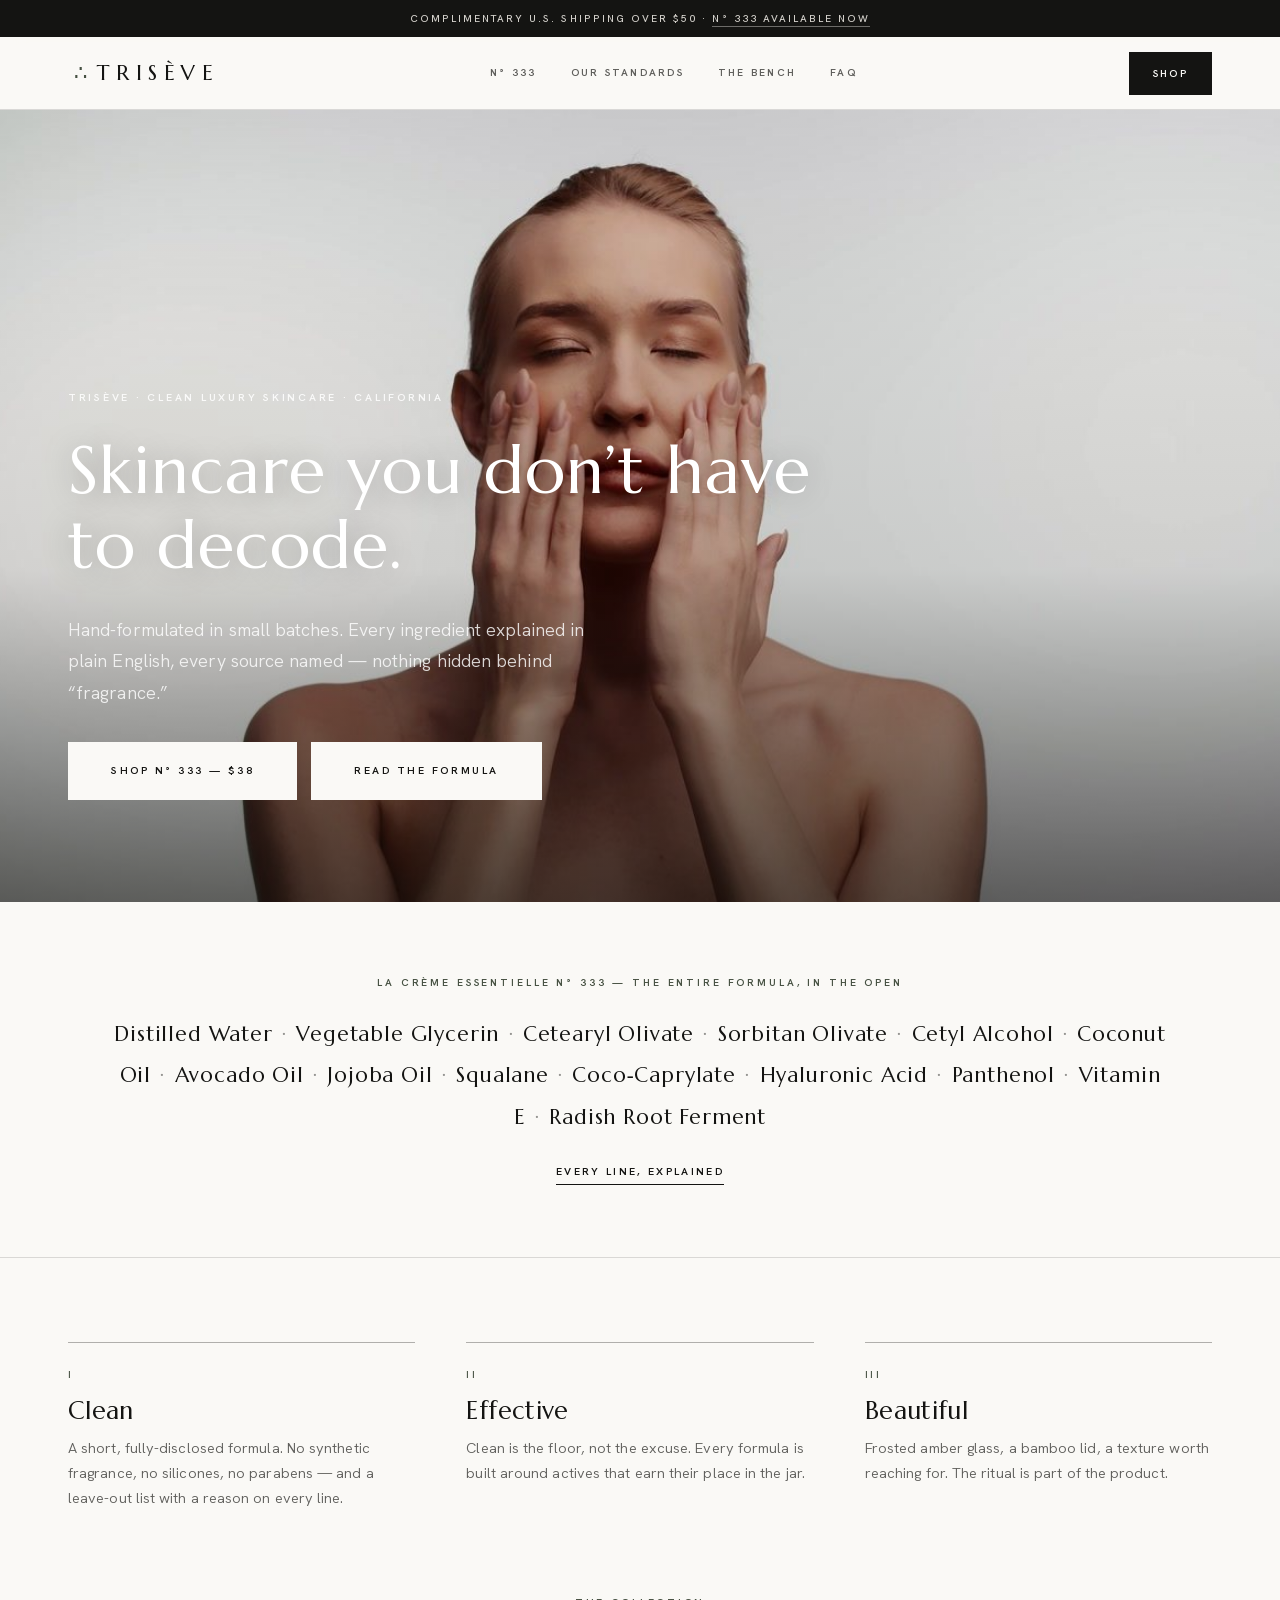
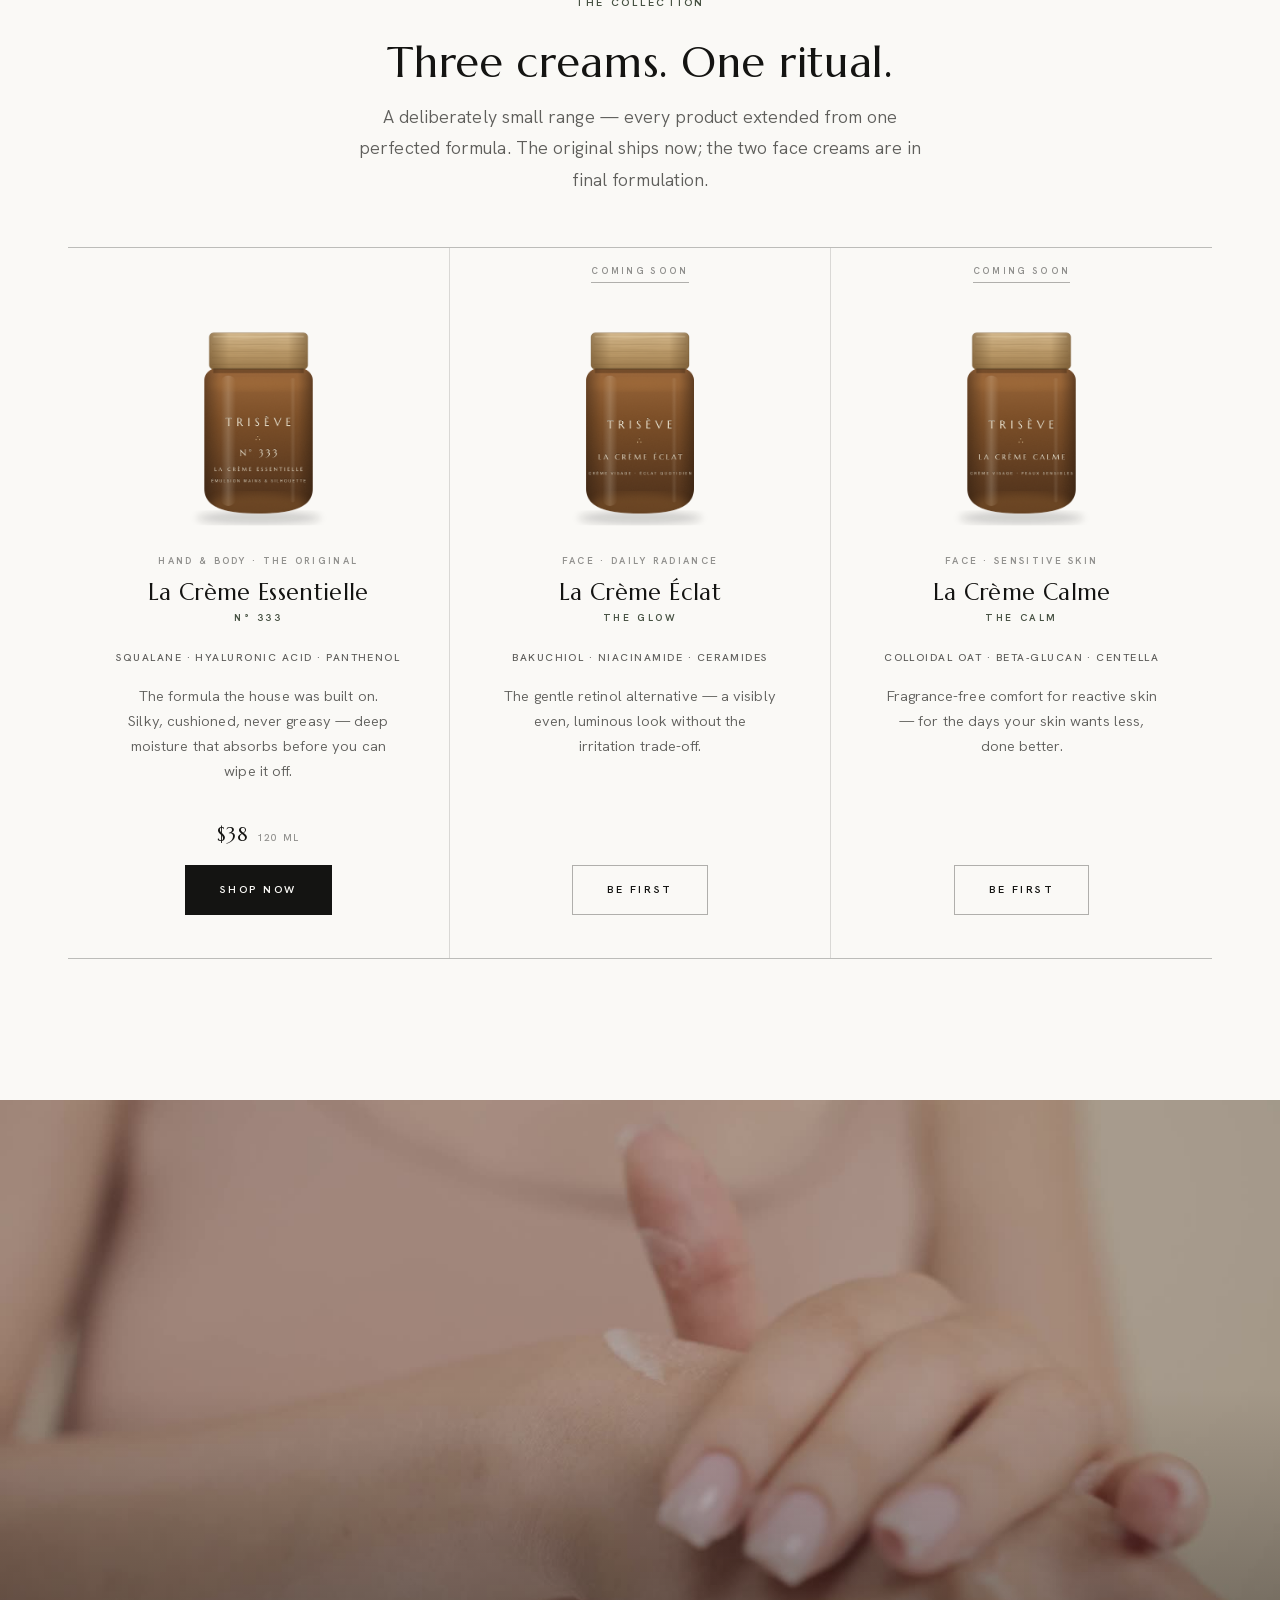
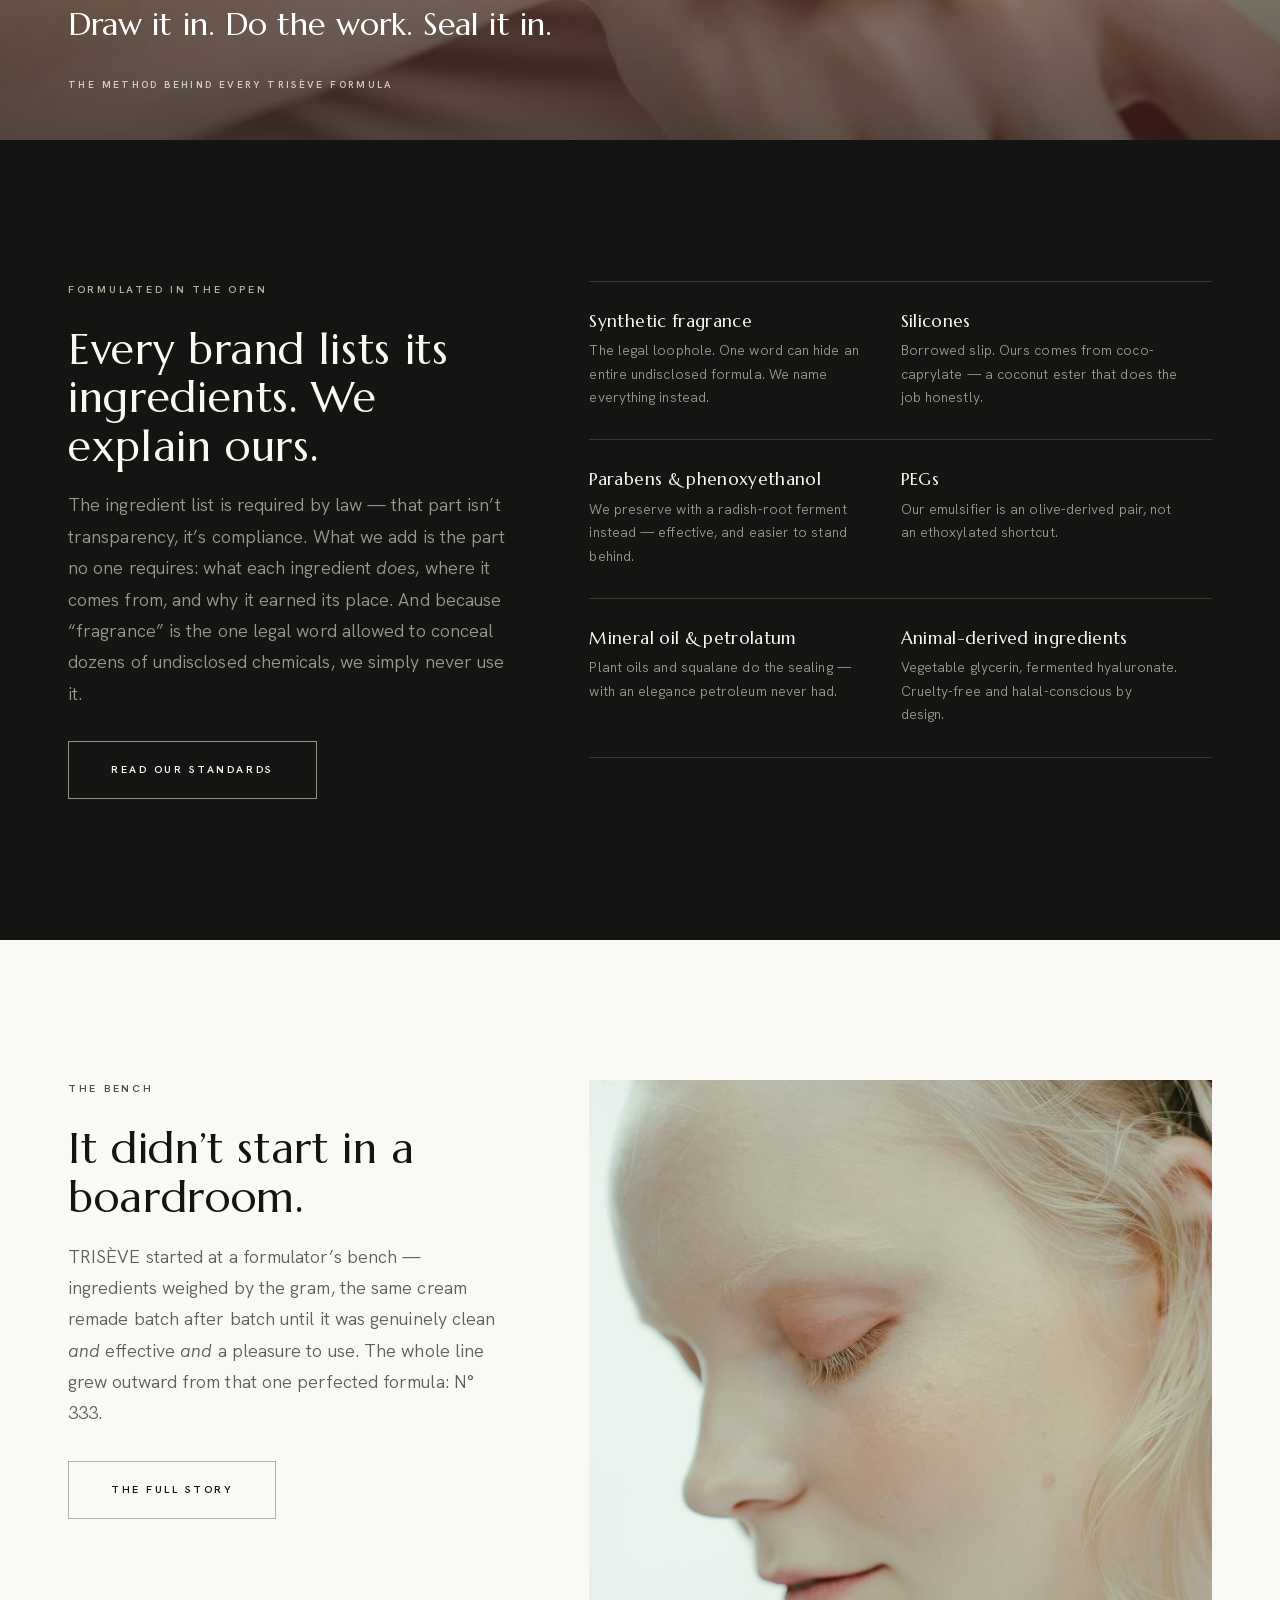
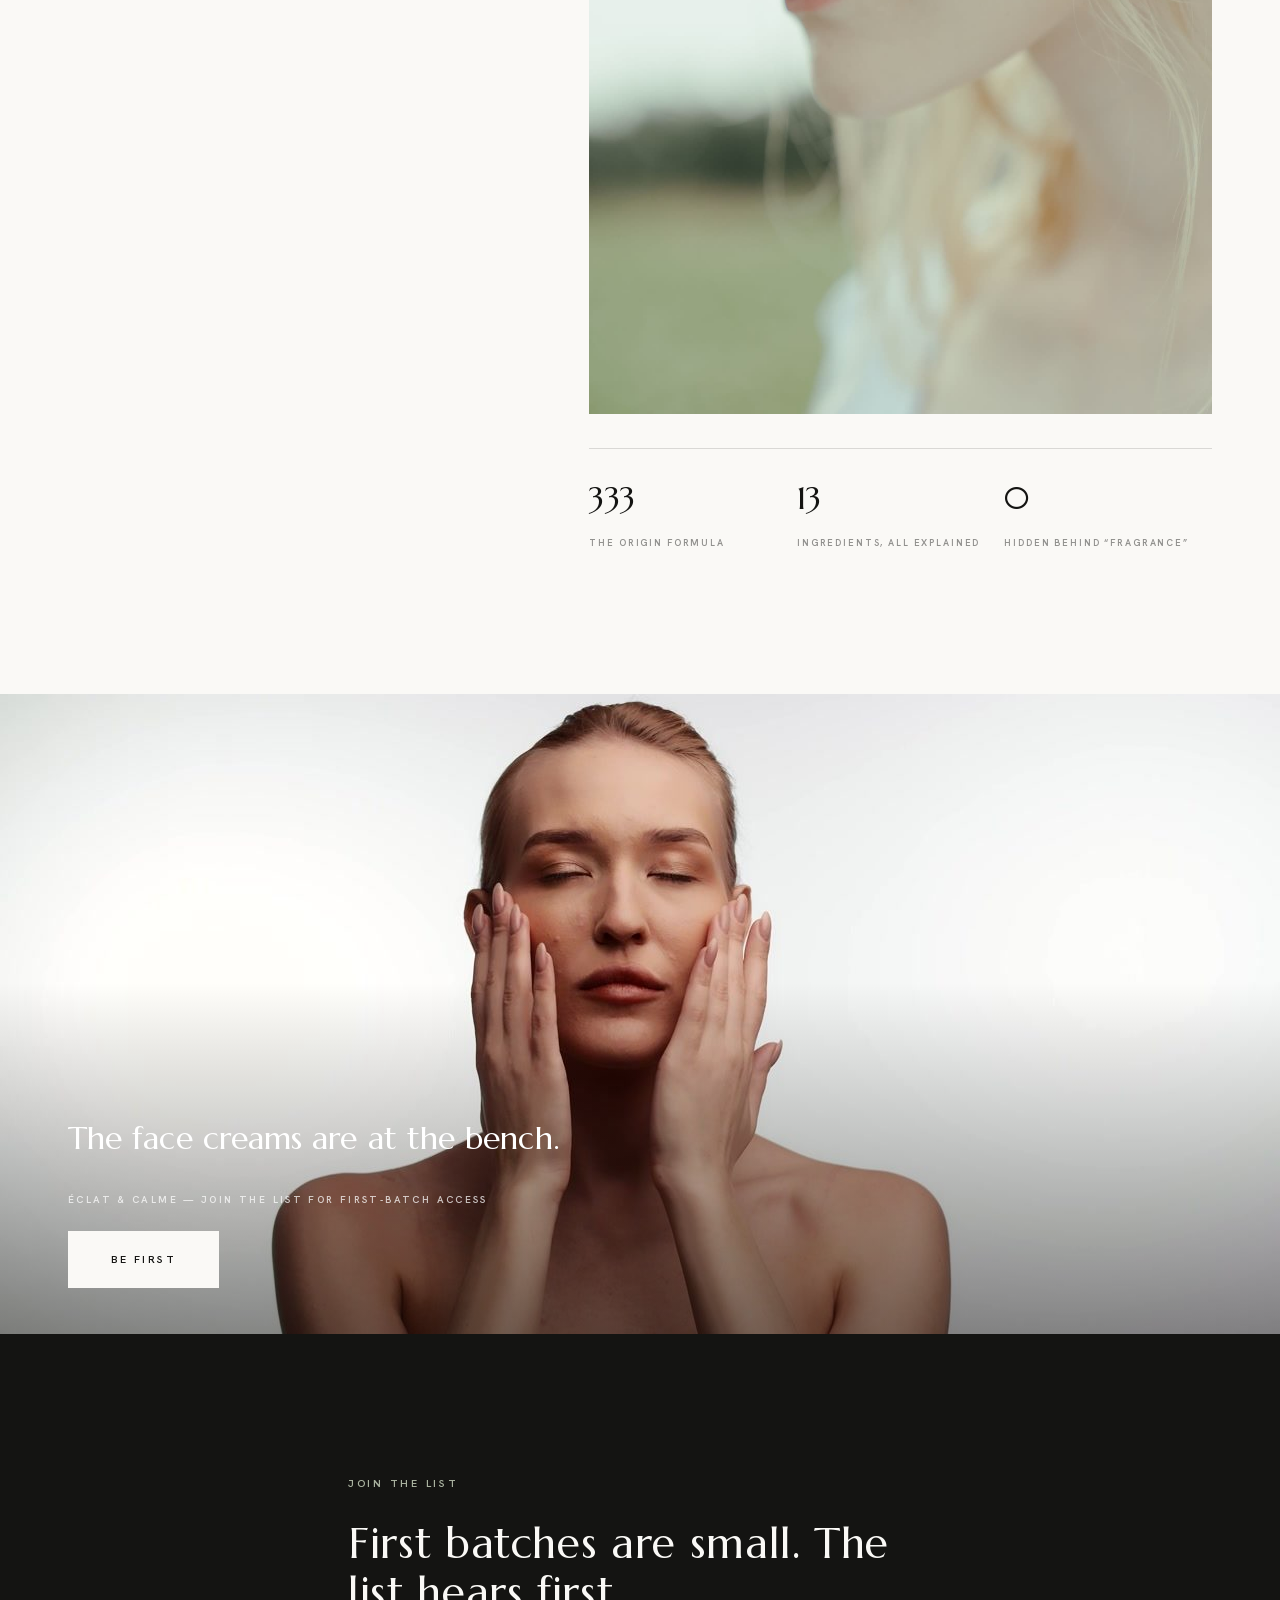
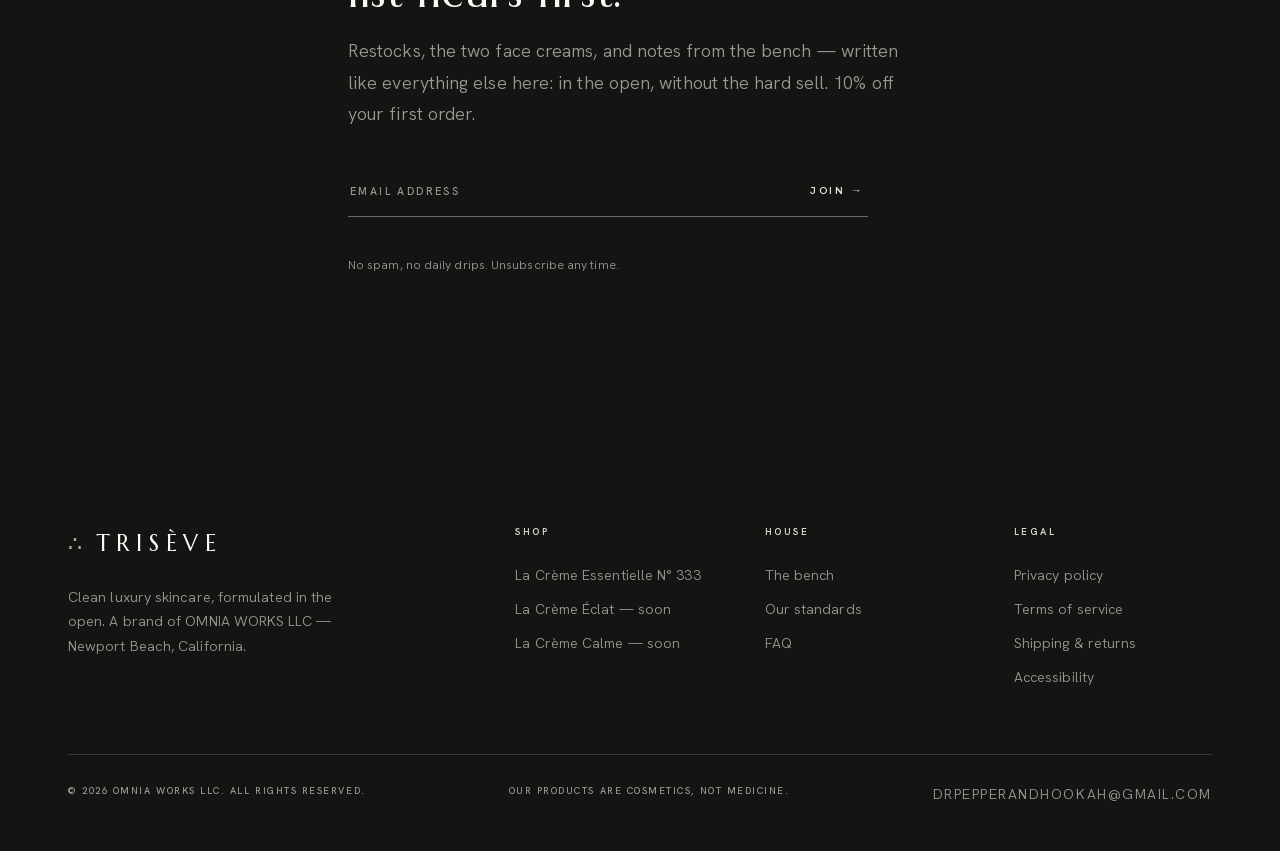
==== commit d127207e: "Rebuild from original mock: 11-page static site, Trisève rename, 13-ingredient dossier, imprinted am" ====
--- a/index.html
+++ b/index.html
@@ -1,615 +1,259 @@
 <!DOCTYPE html>
 <html lang="en">
 <head>
-  <meta charset="UTF-8">
-  <meta name="viewport" content="width=device-width, initial-scale=1.0">
-  <title>Trisève — La Crème Essentielle N° 333 | Natural Hand &amp; Body Cream</title>
-  <meta name="description" content="Clean luxury skincare, explained ingredient by ingredient. Trisève’s La Crème Essentielle N° 333 — natural hand &amp; body cream, $38 / 120 ml. Thirteen ingredients, every source named, nothing hidden behind fragrance.">
-  <meta property="og:title" content="Trisève — La Crème Essentielle N° 333">
-  <meta property="og:description" content="Three botanical sèves. Thirteen ingredients. Nothing to hide. The essential natural cream for hands & silhouette — available now.">
-  <meta property="og:type" content="website">
-  <meta property="og:url" content="https://triseve.vercel.app/">
-  <meta property="og:image" content="https://triseve.vercel.app/media/og.jpg">
-  <meta name="twitter:card" content="summary_large_image">
-  <link rel="canonical" href="https://triseve.vercel.app/">
-  <meta name="theme-color" content="#f4efe6">
-  <link rel="icon" type="image/svg+xml" href="/favicon.svg">
-  <link rel="icon" type="image/png" sizes="32x32" href="/favicon-32.png">
-  <link rel="apple-touch-icon" href="/apple-touch-icon.png">
-  <script>document.documentElement.classList.add("js");</script>
-  <link rel="preconnect" href="https://fonts.googleapis.com">
-  <link rel="preconnect" href="https://fonts.gstatic.com" crossorigin>
-  <link href="https://fonts.googleapis.com/css2?family=Cormorant+Garamond:ital,wght@0,300;0,400;0,500;1,300;1,400&family=Jost:wght@300;400;500&display=swap" rel="stylesheet">
-  <link rel="stylesheet" href="/styles.css">
+<meta charset="UTF-8">
+<meta name="viewport" content="width=device-width, initial-scale=1">
+<title>Trisève — Clean Luxury Skincare, Explained Ingredient by Ingredient</title>
+<meta name="description" content="Clean luxury skincare, explained ingredient by ingredient. Hand-formulated in small batches in California. La Crème Essentielle N° 333 — $38 — available now.">
+<link rel="canonical" href="https://triseve.vercel.app">
+<meta property="og:title" content="Trisève — Clean Luxury Skincare, Explained Ingredient by Ingredient">
+<meta property="og:description" content="Clean luxury skincare, explained ingredient by ingredient. Hand-formulated in small batches in California. La Crème Essentielle N° 333 — $38 — available now.">
+<meta property="og:type" content="website">
+<meta property="og:url" content="https://triseve.vercel.app">
+<meta property="og:image" content="https://triseve.vercel.app/media/og.jpg">
+<meta name="twitter:card" content="summary_large_image">
+<meta name="theme-color" content="#FAF9F6">
+<link rel="icon" type="image/svg+xml" href="/favicon.svg">
+<link rel="icon" type="image/png" sizes="32x32" href="/favicon-32.png">
+<link rel="apple-touch-icon" href="/apple-touch-icon.png">
+<link rel="preload" href="/fonts/marcellus.woff2" as="font" type="font/woff2" crossorigin>
+<link rel="preload" href="/fonts/hanken.woff2" as="font" type="font/woff2" crossorigin>
+<link rel="stylesheet" href="/styles.css">
   <script type="application/ld+json">
-  {
-    "@context": "https://schema.org",
-    "@type": "Product",
-    "name": "La Crème Essentielle N° 333",
-    "brand": { "@type": "Brand", "name": "Trisève" },
-    "image": "https://triseve.vercel.app/media/jar.jpg",
-    "description": "Natural hand & body emulsion composed of thirteen ingredients — olive-derived emulsifier, avocado and jojoba oils, squalane, hyaluronic acid, provitamin B5 and vitamin E, preserved with radish root ferment. No parabens, silicones, mineral oil or synthetic fragrance.",
-    "category": "Skincare",
-    "offers": {
-      "@type": "Offer",
-      "price": "38.00",
-      "priceCurrency": "USD",
-      "availability": "https://schema.org/InStock",
-      "url": "https://triseve.vercel.app/#creme"
-    }
-  }
+  {"@context":"https://schema.org","@type":"Organization","name":"Trisève","url":"https://triseve.vercel.app/","logo":"https://triseve.vercel.app/img/jar-333.png","description":"Clean luxury skincare, formulated in the open. A brand of OMNIA WORKS LLC, Newport Beach, California."}
   </script>
 </head>
 <body>
-
-  <!-- ============ HEADER ============ -->
-  <div class="abar" lang="en">Complimentary U.S. shipping over $50 · <a href="#creme">N° 333 available now</a></div>
-
-  <header class="header header--over-dark" id="top">
-    <a class="brand" href="#top"><span class="dots" aria-hidden="true">∴</span>Trisève</a>
-
-    <button class="nav-toggle" aria-expanded="false" aria-controls="nav" aria-label="Open menu">
-      <span></span><span></span><span></span>
-    </button>
-
-    <nav class="nav" id="nav" aria-label="Main">
-      <a href="#creme">La Crème</a>
-      <a href="#rituel">Le Rituel</a>
-      <a href="#ingredients">Les Ingrédients</a>
-      <a href="#collection">La Collection</a>
-      <a class="btn btn--header-cta" href="#contact">Commander</a>
+<a class="skip" href="#main">Skip to content</a>
+<div class="abar">Complimentary U.S. shipping over $50 · <a href="/products/creme-essentielle-333">N° 333 available now</a></div>
+<header class="top">
+  <div class="top__in">
+    <a class="top__brand" href="/" aria-label="TRISÈVE home"><span class="dots">∴</span>TRISÈVE</a>
+    <button class="navbtn" aria-expanded="false" aria-controls="nav">Menu</button>
+    <nav class="top__nav" id="nav" aria-label="Main">
+      <a href="/products/creme-essentielle-333">N° 333</a>
+      <a href="/standards">Our standards</a>
+      <a href="/the-bench">The bench</a>
+      <a href="/faq">FAQ</a>
     </nav>
-  </header>
-
-  <main>
-
-    <!-- ============ HERO ============ -->
-    <section class="hero">
-      <div class="hero__media">
-        <video class="hero__video" autoplay muted loop playsinline poster="/media/hero-poster.jpg" aria-label="A model with luminous, dewy skin in soft natural light">
-          <source src="/media/hero.mp4" type="video/mp4">
-        </video>
-      </div>
-
-      <div class="hero__inner">
-        <div>
-          <p class="label label--light hero__kicker reveal" lang="fr">Maison Trisève · Soin botanique</p>
-          <h1 class="display hero__title reveal" style="--d:.12s" lang="fr">Trois sèves.<br><em>Une crème.</em></h1>
-        </div>
-
-        <div class="hero__aside">
-          <p class="reveal" style="--d:.25s">Three botanical sèves — olive, avocado, jojoba — folded into one essential cream. Thirteen ingredients your skin already knows. Nothing it doesn't.</p>
-          <a class="btn btn--light reveal" style="--d:.38s" href="#creme">Discover N° 333</a>
-        </div>
-      </div>
-
-      <p class="hero__scroll" aria-hidden="true">Défiler</p>
-    </section>
-
-    <!-- ============ MARQUEE ============ -->
-    <div class="marquee" aria-hidden="true">
-      <div class="marquee__track">
-        <div class="marquee__group">
-          <span>Hydrater</span><i>◆</i><span>Nourrir</span><i>◆</i><span>Protéger</span><i>◆</i>
-          <span>N° 333</span><i>◆</i><span>Émulsion mains &amp; silhouette</span><i>◆</i>
-          <span>Treize ingrédients, rien de plus</span><i>◆</i>
-        </div>
-        <div class="marquee__group">
-          <span>Hydrater</span><i>◆</i><span>Nourrir</span><i>◆</i><span>Protéger</span><i>◆</i>
-          <span>N° 333</span><i>◆</i><span>Émulsion mains &amp; silhouette</span><i>◆</i>
-          <span>Treize ingrédients, rien de plus</span><i>◆</i>
-        </div>
-      </div>
-    </div>
-
-    <!-- ============ MANIFESTO ============ -->
-    <section class="section" id="maison">
-      <div class="manifesto">
-        <div class="manifesto__text">
-          <p class="label reveal" lang="fr">La Maison</p>
-          <h2 class="display manifesto__title reveal" style="--d:.1s">Composed in threes, <em>by design.</em></h2>
-          <p class="lede reveal" style="--d:.18s">Skin does not need forty ingredients. It needs the right thirteen — measured, balanced, and honest.</p>
-          <p class="reveal" style="--d:.24s">Trisève did not start in a boardroom. It started at a formulator's bench — a founder trained in science, ingredients weighed to the gram, one cream remade batch after batch until it passed three tests at once: <em>genuinely clean, genuinely effective, genuinely a pleasure to use</em>. The cream that finally passed kept its bench number: N° 333.</p>
-          <p class="reveal" style="--d:.27s">That is why every formula here is published in the open — every ingredient named, its job spelled out, its source declared. Never the word "fragrance," the one label line legally allowed to conceal dozens of undisclosed chemicals.</p>
-
-          <dl class="etymology reveal" style="--d:.3s">
-            <div>
-              <dt lang="fr">Tri —</dt>
-              <dd>Three. One for each sève — olive, avocado, jojoba — the number the whole house is built on.</dd>
-            </div>
-            <div>
-              <dt lang="fr">Sève —</dt>
-              <dd>Sap. The lifeblood of a plant — what the olive, the avocado and the jojoba surrender to the jar.</dd>
-            </div>
-            <div>
-              <dt>N° 333 —</dt>
-              <dd>Our founding formula. Three sèves, three intentions, one essential crème.</dd>
-            </div>
-          </dl>
-        </div>
-
-        <figure class="manifesto__media reveal" style="--d:.2s">
-          <img src="/media/portrait.jpg" alt="Portrait of a woman with luminous, naturally glowing skin" loading="lazy" width="1200" height="1500">
-          <figcaption><span>La peau, simplement</span><span>Fig. 01</span></figcaption>
-        </figure>
-      </div>
-    </section>
-
-    <!-- ============ PRODUCT ============ -->
-    <section class="section" id="creme" style="padding-top:0">
-      <div class="product">
-        <div class="product__media reveal">
-          <video muted loop playsinline preload="none" poster="/media/jar-motion-poster.jpg" aria-label="The Trisève N° 333 amber glass jar with wooden lid, its ivory label reading La Crème Essentielle">
-            <source src="/media/jar-motion.mp4" type="video/mp4">
-          </video>
-        </div>
-
-        <div class="product__body">
-          <p class="availability reveal">Disponible · Available now</p>
-          <h2 class="display product__title reveal" style="--d:.08s">La Crème <em>Essentielle</em></h2>
-          <p class="product__subtitle reveal" style="--d:.14s">N° 333 · Émulsion mains &amp; silhouette</p>
-
-          <p class="actives-strip reveal" style="--d:.17s"><span aria-hidden="true">∴</span> Squalane · Hyaluronic Acid · Panthenol</p>
-
-          <p class="reveal" style="--d:.2s">A dense, velvet emulsion that melts on contact and disappears into the skin — no film, no grease, no perfume to argue with. Made for the hands first, because hands work hardest; made for the whole silhouette, because skin deserves the same answer everywhere.</p>
-
-          <p class="reveal" style="--d:.24s">Olive-born emulsifiers carry avocado, jojoba and coconut deep into thirsty skin, while hyaluronic acid and provitamin B5 hold water where it belongs. It is kept fresh not by parabens, but by a living radish-root ferment.</p>
-
-          <div class="product__facts reveal" style="--d:.3s">
-            <div><p class="num">13</p><p class="cap">Ingredients, nothing more</p></div>
-            <div><p class="num">3</p><p class="cap">Botanical sèves</p></div>
-            <div><p class="num">0</p><p class="cap">Parabens · silicones · parfum</p></div>
+    <a class="top__cta" href="/products/creme-essentielle-333">Shop</a>
+  </div>
+</header>
+<main id="main">
+
+
+<!-- ============ VIDEO HERO ============ -->
+<section class="vhero" aria-label="TRISÈVE">
+  <video autoplay muted loop playsinline preload="metadata" poster="/media/hero-poster.jpg">
+    <source src="/media/hero.mp4" type="video/mp4">
+  </video>
+  <div class="vhero__content overhero">
+    <p class="eyebrow">Trisève · clean luxury skincare · California</p>
+    <h1>Skincare you don’t have to decode.</h1>
+    <p class="lede" style="margin-top:18px">Hand-formulated in small batches. Every ingredient explained in plain English, every source named — nothing hidden behind “fragrance.”</p>
+    <div class="vhero__cta">
+      <a class="btn" href="/products/creme-essentielle-333">Shop N° 333 — $38</a>
+      <a class="btn btn--ghost" href="#formula">Read the formula</a>
+    </div>
+  </div>
+</section>
+
+<!-- ============ FORMULA STRIP ============ -->
+<section class="fstrip" id="formula">
+  <div class="wrap">
+    <span class="lab">La Crème Essentielle N° 333 — the entire formula, in the open</span>
+    <p class="formula">Distilled Water<i>·</i>Vegetable Glycerin<i>·</i>Cetearyl Olivate<i>·</i>Sorbitan Olivate<i>·</i>Cetyl Alcohol<i>·</i>Coconut Oil<i>·</i>Avocado Oil<i>·</i>Jojoba Oil<i>·</i>Squalane<i>·</i>Coco‑Caprylate<i>·</i>Hyaluronic Acid<i>·</i>Panthenol<i>·</i>Vitamin E<i>·</i>Radish Root Ferment</p>
+    <a class="more" href="/products/creme-essentielle-333#dossier">Every line, explained</a>
+  </div>
+</section>
+
+<!-- ============ PROMISE ============ -->
+<section class="section--tight">
+  <div class="wrap">
+    <div class="method rv">
+      <div class="method__step"><span class="k">I</span><h3>Clean</h3><p>A short, fully-disclosed formula. No synthetic fragrance, no silicones, no parabens — and a leave-out list with a reason on every line.</p></div>
+      <div class="method__step"><span class="k">II</span><h3>Effective</h3><p>Clean is the floor, not the excuse. Every formula is built around actives that earn their place in the jar.</p></div>
+      <div class="method__step"><span class="k">III</span><h3>Beautiful</h3><p>Frosted amber glass, a bamboo lid, a texture worth reaching for. The ritual is part of the product.</p></div>
+    </div>
+  </div>
+</section>
+
+<!-- ============ PRODUCTS ============ -->
+<section class="section" id="shop" style="padding-top:0">
+  <div class="wrap">
+    <p class="eyebrow" style="justify-content:center;text-align:center">The collection</p>
+    <h2 style="text-align:center;margin-bottom:14px">Three creams. One ritual.</h2>
+    <p class="lede" style="margin:0 auto 52px;text-align:center">A deliberately small range — every product extended from one perfected formula. The original ships now; the two face creams are in final formulation.</p>
+
+    <div class="cards rv">
+      <article class="card">
+        <a class="card__art" href="/products/creme-essentielle-333" aria-label="La Crème Essentielle N° 333">
+          <img src="/img/jar-333.png" alt="La Crème Essentielle N° 333 — frosted amber glass jar with bamboo wood lid" width="300" height="370" loading="eager">
+        </a>
+        <div class="card__body">
+          <span class="card__kind">Hand &amp; body · the original</span>
+          <h3 class="card__name">La Crème Essentielle<small>N° 333</small></h3>
+          <p class="card__trio">Squalane · Hyaluronic Acid · Panthenol</p>
+          <p class="card__desc">The formula the house was built on. Silky, cushioned, never greasy — deep moisture that absorbs before you can wipe it off.</p>
+          <div class="card__row">
+            <span class="price">$38<small>120 ml</small></span>
+            <a class="btn" href="/products/creme-essentielle-333" style="padding:15px 34px">Shop now</a>
           </div>
-
-          <div class="priceline reveal" style="--d:.33s">
-            <span class="price">$38</span>
-            <span class="price-note">120 ml · e 4 fl oz</span>
+        </div>
+      </article>
+
+      <article class="card">
+        <span class="soon">Coming soon</span>
+        <a class="card__art" href="/products/la-creme-eclat" aria-label="La Crème Éclat — coming soon">
+          <img src="/img/jar-eclat.png" alt="La Crème Éclat — frosted amber glass jar with bamboo wood lid" width="300" height="370" loading="lazy">
+        </a>
+        <div class="card__body">
+          <span class="card__kind">Face · daily radiance</span>
+          <h3 class="card__name">La Crème Éclat<small>The glow</small></h3>
+          <p class="card__trio">Bakuchiol · Niacinamide · Ceramides</p>
+          <p class="card__desc">The gentle retinol alternative — a visibly even, luminous look without the irritation trade-off.</p>
+          <div class="card__row">
+            <a class="btn btn--ghost" href="/products/la-creme-eclat" style="padding:15px 34px">Be first</a>
           </div>
-
-          <div class="product__cta reveal" style="--d:.36s">
-            <!-- TODO(launch): replace with your brand email once your domain mailbox exists -->
-            <a class="btn btn--solid" href="mailto:drpepperandhookah@gmail.com?subject=Commande%20%E2%80%94%20La%20Cr%C3%A8me%20Essentielle%20N%C2%B0%20333">Order by email — $38</a>
-            <a class="btn" href="#ingredients">Read the formula</a>
+        </div>
+      </article>
+
+      <article class="card">
+        <span class="soon">Coming soon</span>
+        <a class="card__art" href="/products/la-creme-calme" aria-label="La Crème Calme — coming soon">
+          <img src="/img/jar-calme.png" alt="La Crème Calme — frosted amber glass jar with bamboo wood lid" width="300" height="370" loading="lazy">
+        </a>
+        <div class="card__body">
+          <span class="card__kind">Face · sensitive skin</span>
+          <h3 class="card__name">La Crème Calme<small>The calm</small></h3>
+          <p class="card__trio">Colloidal Oat · Beta-Glucan · Centella</p>
+          <p class="card__desc">Fragrance-free comfort for reactive skin — for the days your skin wants less, done better.</p>
+          <div class="card__row">
+            <a class="btn btn--ghost" href="/products/la-creme-calme" style="padding:15px 34px">Be first</a>
           </div>
-          <p class="product__note reveal" style="--d:.4s">First batches are small and numbered — every order is confirmed personally, by la maison. Complimentary U.S. shipping over $50.</p>
-
-          <div class="trust reveal" style="--d:.44s" aria-label="Product commitments">
-            <span>Fragrance free</span><span>Silicone free</span><span>Cruelty free</span><span>Halal-conscious</span><span>Small batch · USA</span>
-          </div>
-        </div>
-      </div>
-    </section>
-
-    <!-- ============ RITUAL ============ -->
-    <section class="section section--night" id="rituel">
-      <div class="section__head">
-        <p class="label reveal" lang="fr">Le Rituel</p>
-        <h2 class="display reveal" style="--d:.1s">One crème. <em>Three intentions.</em></h2>
-        <p class="lede reveal" style="--d:.16s">Every ingredient in N° 333 serves one of three purposes. Nothing decorative. Nothing to fill the label.</p>
-      </div>
-
-      <div class="ritual__grid">
-        <article class="rite reveal">
-          <h3 lang="fr">Hydrater</h3>
-          <p>The water phase draws moisture in and refuses to let it leave. Distilled water carries humectants that bind water to skin for hours — not the illusion of hydration, the fact of it.</p>
-          <p class="rite__inci">Distilled water · Vegetable glycerin · Sodium hyaluronate · Provitamin B5</p>
-        </article>
-
-        <article class="rite reveal" style="--d:.12s">
-          <h3 lang="fr">Nourrir</h3>
-          <p>The oil phase feeds skin the lipids it recognises as its own — jojoba that mirrors sebum, avocado that sinks deep, squalane that returns what time takes away.</p>
-          <p class="rite__inci">Coconut oil · Avocado oil · Jojoba oil · Squalane · Coco-caprylate</p>
-        </article>
-
-        <article class="rite reveal" style="--d:.24s">
-          <h3 lang="fr">Protéger</h3>
-          <p>The veil seals the work — an olive-derived emulsion that behaves like skin's own barrier, guarded by vitamin E and a living ferment instead of synthetic preservatives.</p>
-          <p class="rite__inci">Olivem 1000 · Cetyl alcohol · Vitamin E · Radish root ferment</p>
-        </article>
-      </div>
-
-      <div class="gesture reveal">
-        <p class="label">Le geste · three steps, thirty seconds</p>
-        <div class="gesture__steps">
-          <div><h4>I · Warm</h4><p>A pea-sized amount for hands, more for body. Warm it for a second between your palms.</p></div>
-          <div><h4>II · Press</h4><p>Press into skin rather than rubbing — the humectants work best on slightly damp skin, right after washing.</p></div>
-          <div><h4>III · Go</h4><p>It absorbs in under a minute. No waiting, no greasy handshake, no film on your phone screen.</p></div>
-        </div>
-      </div>
-
-      <div class="ritual__media">
-        <figure class="reveal">
-          <video muted loop playsinline preload="none" poster="/media/hands-poster.jpg" aria-label="Hands applying cream in an elegant, slow gesture">
-            <source src="/media/hands.mp4" type="video/mp4">
-          </video>
-          <figcaption>Le geste — the gesture</figcaption>
-        </figure>
-        <figure class="reveal" style="--d:.14s">
-          <video muted loop playsinline preload="none" poster="/media/texture-poster.jpg" aria-label="Macro close-up of rich cream texture folding in slow swirls">
-            <source src="/media/texture.mp4" type="video/mp4">
-          </video>
-          <figcaption>La matière — the texture</figcaption>
-        </figure>
-      </div>
-    </section>
-
-    <!-- ============ INGREDIENTS ============ -->
-    <section class="section ingredients" id="ingredients">
-      <div class="section__head">
-        <p class="label reveal" lang="fr">La Formule Intégrale</p>
-        <h2 class="display reveal" style="--d:.1s">Thirteen ingredients. <em>Nothing to hide.</em></h2>
-      </div>
-
-      <div class="ingredients__intro">
-        <p class="lede reveal">Most body lotions are water thickened with petrochemicals and scented to cover it. N° 333 reads like a recipe — because it is one. Open each line. We will tell you what it is, and why it earned its place.</p>
-        <p class="ingredients__count reveal" style="--d:.15s" aria-hidden="true">13</p>
-      </div>
-
-      <div class="seves">
-        <figure class="reveal">
-          <img src="/media/seve-olive.jpg" alt="Green and black olives ripening on a sunlit branch" loading="lazy" width="900" height="1350">
-          <figcaption><span class="seve-no">Sève I</span><span>L'olive — the emulsifier &amp; squalane</span></figcaption>
-        </figure>
-        <figure class="reveal" style="--d:.12s">
-          <img src="/media/seve-avocat.jpg" alt="Halved avocados in warm sunlight on ivory crochet linen" loading="lazy" width="900" height="1600">
-          <figcaption><span class="seve-no">Sève II</span><span>L'avocat — the deep conditioner</span></figcaption>
-        </figure>
-        <figure class="reveal" style="--d:.24s">
-          <img src="/media/seve-jojoba.jpg" alt="A golden drop of oil falling from a glass dropper toward an open hand" loading="lazy" width="900" height="1350">
-          <figcaption><span class="seve-no">Sève III</span><span>Le jojoba — the skin twin</span></figcaption>
-        </figure>
-      </div>
-
-      <div class="ing-list">
-
-        <div class="ing" data-open="false">
-          <h3 class="ing__h"><button class="ing__head" aria-expanded="false" aria-controls="ing-panel-01">
-            <span class="ing__no">01</span>
-            <span class="ing__name">Distilled Water</span>
-            <span class="ing__role">The pure foundation</span>
-            <span class="ing__icon" aria-hidden="true"></span>
-          </button></h3>
-          <div class="ing__body" id="ing-panel-01" role="region" aria-label="Ingredient 01 details"><div class="ing__cols">
-            <p class="ing__what"><strong>What it is</strong>Water, steam-distilled until nothing remains but water itself — free of chlorine, heavy metals and dissolved minerals.</p>
-            <p class="ing__why"><strong>Why it belongs</strong>Every cream begins with water; ours begins with the purest form of it. Distillation removes the impurities of treated tap water that can unsettle delicate botanicals — so each ingredient that follows performs exactly as intended.</p>
-            <p class="ing__from">From — steam-distilled water.</p>
-          </div></div>
-        </div>
-
-        <div class="ing" data-open="false">
-          <h3 class="ing__h"><button class="ing__head" aria-expanded="false" aria-controls="ing-panel-02">
-            <span class="ing__no">02</span>
-            <span class="ing__name">Vegetable Glycerin</span>
-            <span class="ing__role">The moisture magnet</span>
-            <span class="ing__icon" aria-hidden="true"></span>
-          </button></h3>
-          <div class="ing__body" id="ing-panel-02" role="region" aria-label="Ingredient 02 details"><div class="ing__cols">
-            <p class="ing__what"><strong>What it is</strong>A humectant derived from plant oils — a molecule that attracts water and holds it against the skin like a magnet.</p>
-            <p class="ing__why"><strong>Why it belongs</strong>Conventional lotions often lean on propylene glycol, a petroleum derivative that can irritate sensitive skin. Plant glycerin does the same work more gently — drawing moisture into the surface of the skin and keeping it there, hour after hour.</p>
-            <p class="ing__from">From — vegetable oils only, never animal-derived. Part of our halal-conscious sourcing.</p>
-          </div></div>
-        </div>
-
-        <div class="ing" data-open="false">
-          <h3 class="ing__h"><button class="ing__head" aria-expanded="false" aria-controls="ing-panel-03">
-            <span class="ing__no">03</span>
-            <span class="ing__name">Olivem 1000</span>
-            <span class="ing__role">The olive emulsifier · première sève</span>
-            <span class="ing__icon" aria-hidden="true"></span>
-          </button></h3>
-          <div class="ing__body" id="ing-panel-03" role="region" aria-label="Ingredient 03 details"><div class="ing__cols">
-            <p class="ing__what"><strong>What it is</strong>Cetearyl olivate &amp; sorbitan olivate — an emulsifier crafted entirely from olive oil, the first of our three sèves. It binds water and oil into one silken emulsion.</p>
-            <p class="ing__why"><strong>Why it belongs</strong>Its structure mimics the lipids of your own skin barrier, so the cream absorbs like something skin recognises rather than sits on top of. Mass-market creams use PEG emulsifiers — ethoxylated petrochemicals. Olivem is the natural-origin alternative the finest green formulators reach for.</p>
-            <p class="ing__from">From — olive oil.</p>
-          </div></div>
-        </div>
-
-        <div class="ing" data-open="false">
-          <h3 class="ing__h"><button class="ing__head" aria-expanded="false" aria-controls="ing-panel-04">
-            <span class="ing__no">04</span>
-            <span class="ing__name">Cetyl Alcohol</span>
-            <span class="ing__role">The velvet builder</span>
-            <span class="ing__icon" aria-hidden="true"></span>
-          </button></h3>
-          <div class="ing__body" id="ing-panel-04" role="region" aria-label="Ingredient 04 details"><div class="ing__cols">
-            <p class="ing__what"><strong>What it is</strong>A fatty alcohol derived from coconut — nothing like the drying alcohol in hand gels. It is a soft, wax-like emollient that gives the crème its dense, cushioned body.</p>
-            <p class="ing__why"><strong>Why it belongs</strong>This is the "good" alcohol: it conditions and smooths instead of dehydrating. Where cheaper lotions borrow their slip from silicones that merely coat the skin, cetyl alcohol builds a texture skin can actually drink in.</p>
-            <p class="ing__from">From — coconut and palm plant oils.</p>
-          </div></div>
-        </div>
-
-        <div class="ing" data-open="false">
-          <h3 class="ing__h"><button class="ing__head" aria-expanded="false" aria-controls="ing-panel-05">
-            <span class="ing__no">05</span>
-            <span class="ing__name">Coconut Oil</span>
-            <span class="ing__role">The deep nourisher</span>
-            <span class="ing__icon" aria-hidden="true"></span>
-          </button></h3>
-          <div class="ing__body" id="ing-panel-05" role="region" aria-label="Ingredient 05 details"><div class="ing__cols">
-            <p class="ing__what"><strong>What it is</strong>The whole oil of the coconut, rich in lauric and caprylic fatty acids — lipids closely related to those found naturally in skin.</p>
-            <p class="ing__why"><strong>Why it belongs</strong>It softens the skin that works hardest — knuckles, elbows, heels — and leaves a supple, conditioned finish. Conventional creams reach for mineral oil, a petroleum by-product that coats without nourishing. Coconut oil feeds the skin while it protects it.</p>
-            <p class="ing__from">From — pressed coconut.</p>
-          </div></div>
-        </div>
-
-        <div class="ing" data-open="false">
-          <h3 class="ing__h"><button class="ing__head" aria-expanded="false" aria-controls="ing-panel-06">
-            <span class="ing__no">06</span>
-            <span class="ing__name">Avocado Oil</span>
-            <span class="ing__role">The penetrating one · deuxième sève</span>
-            <span class="ing__icon" aria-hidden="true"></span>
-          </button></h3>
-          <div class="ing__body" id="ing-panel-06" role="region" aria-label="Ingredient 06 details"><div class="ing__cols">
-            <p class="ing__what"><strong>What it is</strong>Oil pressed from the flesh of the avocado — the second sève — dense with oleic acid, phytosterols, and vitamins A and E.</p>
-            <p class="ing__why"><strong>Why it belongs</strong>Most oils rest near the surface; avocado is prized for how deeply it absorbs, carrying its vitamins where drier skin needs them and supporting the skin's own moisture barrier. It is the reason N° 333 keeps working long after it has vanished into the skin.</p>
-            <p class="ing__from">From — pressed avocado fruit.</p>
-          </div></div>
-        </div>
-
-        <div class="ing" data-open="false">
-          <h3 class="ing__h"><button class="ing__head" aria-expanded="false" aria-controls="ing-panel-07">
-            <span class="ing__no">07</span>
-            <span class="ing__name">Jojoba Oil</span>
-            <span class="ing__role">The skin twin · troisième sève</span>
-            <span class="ing__icon" aria-hidden="true"></span>
-          </button></h3>
-          <div class="ing__body" id="ing-panel-07" role="region" aria-label="Ingredient 07 details"><div class="ing__cols">
-            <p class="ing__what"><strong>What it is</strong>The third sève — technically not an oil at all but a liquid wax ester, structurally near-identical to the sebum your skin produces on its own.</p>
-            <p class="ing__why"><strong>Why it belongs</strong>Because skin reads jojoba as its own, it absorbs without a trace of grease and helps balance skin that is either too dry or too oily. Conventional lotions imitate this weightless finish with dimethicone; jojoba achieves it the way nature drafted it.</p>
-            <p class="ing__from">From — pressed jojoba seeds.</p>
-          </div></div>
-        </div>
-
-        <div class="ing" data-open="false">
-          <h3 class="ing__h"><button class="ing__head" aria-expanded="false" aria-controls="ing-panel-08">
-            <span class="ing__no">08<i class="ing__star" aria-hidden="true">∴</i></span>
-            <span class="ing__name">Squalane</span>
-            <span class="ing__role">The weightless restorer</span>
-            <span class="ing__icon" aria-hidden="true"></span>
-          </button></h3>
-          <div class="ing__body" id="ing-panel-08" role="region" aria-label="Ingredient 08 details"><div class="ing__cols">
-            <p class="ing__what"><strong>What it is</strong>A feather-light, plant-derived emollient — the stable twin of squalene, the moisturising molecule your skin makes naturally but produces less of with every year.</p>
-            <p class="ing__why"><strong>Why it belongs</strong>Squalane returns what time takes away: instant suppleness with zero after-feel, and it will not clog pores. Synthetic substitutes — silicones, mineral oil — only film the surface. Squalane replenishes it.</p>
-            <p class="ing__from">From — fully plant-derived, never shark-derived.</p>
-          </div></div>
-        </div>
-
-        <div class="ing" data-open="false">
-          <h3 class="ing__h"><button class="ing__head" aria-expanded="false" aria-controls="ing-panel-09">
-            <span class="ing__no">09</span>
-            <span class="ing__name">Coco-Caprylate/Caprate</span>
-            <span class="ing__role">The silk finish</span>
-            <span class="ing__icon" aria-hidden="true"></span>
-          </button></h3>
-          <div class="ing__body" id="ing-panel-09" role="region" aria-label="Ingredient 09 details"><div class="ing__cols">
-            <p class="ing__what"><strong>What it is</strong>A light ester made from coconut fatty acids — the ingredient responsible for the crème's fast-absorbing, dry-silk finish.</p>
-            <p class="ing__why"><strong>Why it belongs</strong>This is nature's answer to silicones: the elegant, powdery slip of dimethicone without the plastic film it leaves behind. Entirely coconut-derived and readily biodegradable — luxury that rinses clean from the world.</p>
-            <p class="ing__from">From — coconut oil.</p>
-          </div></div>
-        </div>
-
-        <div class="ing" data-open="false">
-          <h3 class="ing__h"><button class="ing__head" aria-expanded="false" aria-controls="ing-panel-10">
-            <span class="ing__no">10<i class="ing__star" aria-hidden="true">∴</i></span>
-            <span class="ing__name">Sodium Hyaluronate</span>
-            <span class="ing__role">The water reservoir</span>
-            <span class="ing__icon" aria-hidden="true"></span>
-          </button></h3>
-          <div class="ing__body" id="ing-panel-10" role="region" aria-label="Ingredient 10 details"><div class="ing__cols">
-            <p class="ing__what"><strong>What it is</strong>The stable, water-soluble form of hyaluronic acid — the famous hydrator that can hold up to a thousand times its weight in water.</p>
-            <p class="ing__why"><strong>Why it belongs</strong>It plumps the fine lines of hard-working hands and keeps skin visibly dewy hours after the crème has absorbed. Ordinary body lotions rarely include it — it is costly, and they are built to a price. We consider it essential.</p>
-            <p class="ing__from">From — vegan biofermentation, never animal-derived.</p>
-          </div></div>
-        </div>
-
-        <div class="ing" data-open="false">
-          <h3 class="ing__h"><button class="ing__head" aria-expanded="false" aria-controls="ing-panel-11">
-            <span class="ing__no">11<i class="ing__star" aria-hidden="true">∴</i></span>
-            <span class="ing__name">DL-Panthenol</span>
-            <span class="ing__role">Provitamin B5 · the soother</span>
-            <span class="ing__icon" aria-hidden="true"></span>
-          </button></h3>
-          <div class="ing__body" id="ing-panel-11" role="region" aria-label="Ingredient 11 details"><div class="ing__cols">
-            <p class="ing__what"><strong>What it is</strong>A provitamin that your skin converts into vitamin B5 on contact — one of the best-documented soothing and conditioning agents in skincare.</p>
-            <p class="ing__why"><strong>Why it belongs</strong>Panthenol calms visible redness, softens rough patches and supports the skin's own recovery — exactly what hands ask for after washing, weather and work. Where conventional lotions quiet stressed skin by filming over it, panthenol works with the skin instead. Gentle enough for the most reactive complexions.</p>
-            <p class="ing__from">From — pro-vitamin B5, vegan-synthesized.</p>
-          </div></div>
-        </div>
-
-        <div class="ing" data-open="false">
-          <h3 class="ing__h"><button class="ing__head" aria-expanded="false" aria-controls="ing-panel-12">
-            <span class="ing__no">12</span>
-            <span class="ing__name">Vitamin E</span>
-            <span class="ing__role">Tocopherol · the guardian</span>
-            <span class="ing__icon" aria-hidden="true"></span>
-          </button></h3>
-          <div class="ing__body" id="ing-panel-12" role="region" aria-label="Ingredient 12 details"><div class="ing__cols">
-            <p class="ing__what"><strong>What it is</strong>Tocopherol — a natural antioxidant that shields skin lipids from oxidative stress and keeps our botanical oils as fresh as the day they were blended.</p>
-            <p class="ing__why"><strong>Why it belongs</strong>Conventional formulas stay shelf-stable with synthetic stabilisers such as BHT — another petrochemical on the label. Vitamin E does the same guardian work while actively conditioning the skin it touches. One ingredient, two gifts.</p>
-            <p class="ing__from">From — plant sources.</p>
-          </div></div>
-        </div>
-
-        <div class="ing" data-open="false">
-          <h3 class="ing__h"><button class="ing__head" aria-expanded="false" aria-controls="ing-panel-13">
-            <span class="ing__no">13</span>
-            <span class="ing__name">Radish Root Ferment</span>
-            <span class="ing__role">The living preservative</span>
-            <span class="ing__icon" aria-hidden="true"></span>
-          </button></h3>
-          <div class="ing__body" id="ing-panel-13" role="region" aria-label="Ingredient 13 details"><div class="ing__cols">
-            <p class="ing__what"><strong>What it is</strong>Leuconostoc/radish root ferment filtrate — a preservative born of fermentation, from the same lactic-culture tradition that has kept food safe for centuries.</p>
-            <p class="ing__why"><strong>Why it belongs</strong>Every honest cream must be preserved; the question is how. Instead of parabens, phenoxyethanol or formaldehyde-releasers, N° 333 is kept safe by a ferment accepted by natural-cosmetics standards. Protection, without the compromise.</p>
-            <p class="ing__from">From — radish root, fermented with lactic-acid bacteria.</p>
-          </div></div>
-        </div>
-
-        <p class="dossier-foot reveal"><span aria-hidden="true">∴</span> = hero active. That's the whole jar — nothing summarized, nothing withheld. Questions about any line? Write to la maison; the formulator answers.</p>
-      </div>
-
-      <div class="never reveal">
-        <h3>What you will never find in a Trisève jar</h3>
-        <ul>
-          <li><strong>Synthetic fragrance</strong>The one legal word that can hide an entire undisclosed formula. We name everything instead.</li>
-          <li><strong>Silicones &amp; dimethicone</strong>Borrowed slip that coats the skin. Coco-caprylate delivers the finish honestly.</li>
-          <li><strong>Parabens</strong>The preservative family label-readers scan for first. We ferment radish root instead.</li>
-          <li><strong>Phenoxyethanol</strong>The usual "paraben-free" fallback. Our ferment system holds up to the same scrutiny.</li>
-          <li><strong>PEGs &amp; ethoxylates</strong>Emulsifier shortcuts. Ours is an olive-derived pair, considered like an active.</li>
-          <li><strong>Mineral oil &amp; petrolatum</strong>Petroleum seals by sitting on top. Squalane and plant oils seal with elegance.</li>
-          <li><strong>Drying alcohols</strong>No ethanol, no denatured alcohol. Cetyl alcohol is a waxy plant emollient — a different molecule entirely.</li>
-          <li><strong>Artificial dyes</strong>The cream is the color the formula makes it. Nothing is tinted to look richer.</li>
-          <li><strong>Sulfates &amp; phthalates</strong>Neither has any business in a leave-on cream. Neither ever will here.</li>
-          <li><strong>Animal-derived ingredients</strong>Vegetable glycerin, biofermented hyaluronate, plant squalane. Cruelty-free and halal-conscious by design.</li>
-        </ul>
-      </div>
-    </section>
-
-    <!-- ============ TEXTURE BREAK ============ -->
-    <section class="texture-break" aria-label="Cream texture">
-      <video muted loop playsinline preload="none" poster="/media/texture2-poster.jpg">
-        <source src="/media/texture2.mp4" type="video/mp4">
-      </video>
-      <div class="inner">
-        <p class="display reveal">Composed of what your skin <em>already knows.</em></p>
-      </div>
-    </section>
-
-    <!-- ============ COLLECTION ============ -->
-    <section class="section" id="collection">
-      <div class="section__head">
-        <p class="label reveal" lang="fr">La Collection</p>
-        <h2 class="display reveal" style="--d:.1s">The house grows <em>in threes.</em></h2>
-        <p class="lede reveal" style="--d:.16s">A deliberately small range — the original ships now; two face creams are in final formulation at the bench.</p>
-      </div>
-
-      <div class="collection__grid">
-        <a class="coll-card" href="#creme">
-          <div class="coll-card__img">
-            <img src="/media/jar.jpg" alt="La Crème Essentielle N° 333 — amber glass jar with wooden lid and ivory Trisève label" loading="lazy" width="1400" height="2100">
-            <span class="coll-card__tag coll-card__tag--live" lang="fr">Disponible</span>
-          </div>
-          <div class="coll-card__meta">
-            <h3>La Crème Essentielle</h3>
-            <p>N° 333 · Émulsion mains &amp; silhouette · Squalane, hyaluronic acid, panthenol</p>
-            <p class="coll-note">$38 · 120 ml — available now</p>
-          </div>
-        </a>
-
-        <div class="coll-card coll-card--soon">
-          <div class="coll-card__img">
-            <img src="/media/soon-1.jpg" alt="" aria-hidden="true" loading="lazy" width="900" height="1125">
-            <span class="coll-card__tag" lang="fr">En préparation</span>
-            <div class="coll-card__veil"><p class="veil-no" lang="fr">Éclat</p></div>
-          </div>
-          <div class="coll-card__meta">
-            <h3>La Crème Éclat</h3>
-            <p>Face · daily radiance — bakuchiol, niacinamide, ceramides. The gentle retinol alternative.</p>
-            <p class="coll-note">Coming soon — join the waitlist</p>
-          </div>
-        </div>
-
-        <div class="coll-card coll-card--soon">
-          <div class="coll-card__img">
-            <img src="/media/soon-2.jpg" alt="" aria-hidden="true" loading="lazy" width="900" height="1125">
-            <span class="coll-card__tag" lang="fr">En préparation</span>
-            <div class="coll-card__veil"><p class="veil-no" lang="fr">Calme</p></div>
-          </div>
-          <div class="coll-card__meta">
-            <h3>La Crème Calme</h3>
-            <p>Face · sensitive skin — colloidal oat, beta-glucan, centella. For the days your skin wants less, done better.</p>
-            <p class="coll-note">Coming soon — join the waitlist</p>
-          </div>
-        </div>
-      </div>
-    </section>
-
-    <!-- ============ FAQ ============ -->
-    <section class="section faq" id="faq">
-      <div class="section__head">
-        <p class="label reveal">Questions, answered plainly</p>
-        <h2 class="display reveal" style="--d:.1s">Ask us <em>anything.</em></h2>
-        <p class="lede reveal" style="--d:.16s">The same rule as our labels: plain answers, nothing dressed up. If your question isn't here, write to la maison — the formulator answers, usually within a day.</p>
-      </div>
-
-      <div class="acc reveal">
-        <details class="acc__item">
-          <summary class="acc__btn">What does it actually feel like?<span class="ico" aria-hidden="true">+</span></summary>
-          <div class="acc__panel"><p>Silky and cushioned going on, gone in under a minute. The finish is soft-matte — conditioned skin, not coated skin. It was formulated to survive the real test: typing, phone screens, and handshakes right after applying.</p></div>
-        </details>
-        <details class="acc__item">
-          <summary class="acc__btn">Is it really fragrance-free — or just "unscented"?<span class="ico" aria-hidden="true">+</span></summary>
-          <div class="acc__panel"><p>Truly fragrance-free. No perfume, and no masking fragrance hiding under "unscented." What you may notice is the faint, natural scent of the plant oils themselves — which fades on skin.</p></div>
-        </details>
-        <details class="acc__item">
-          <summary class="acc__btn">Can I use it on my face?<span class="ico" aria-hidden="true">+</span></summary>
-          <div class="acc__panel"><p>It's formulated as a hand &amp; body cream — richer than a face formula needs to be. It's gentle, but faces deserve their own chemistry: that's exactly what La Crème Éclat and La Crème Calme are for. Join the waitlist to hear when they arrive.</p></div>
-        </details>
-        <details class="acc__item">
-          <summary class="acc__btn">Is Trisève halal?<span class="ico" aria-hidden="true">+</span></summary>
-          <div class="acc__panel"><p>Halal-conscious by design: vegetable-only glycerin, fermentation-derived hyaluronate, plant squalane, no animal-derived ingredients, and no alcohol in the intoxicant sense — cetyl alcohol is a plant wax, chemically unrelated. We are not yet third-party certified, and we won't use the word "certified" until we are. Precision about claims is the whole brand.</p></div>
-        </details>
-        <details class="acc__item">
-          <summary class="acc__btn">Is it suitable during pregnancy or for sensitive skin?<span class="ico" aria-hidden="true">+</span></summary>
-          <div class="acc__panel"><p>The formula is fragrance-free and fully disclosed — every ingredient is published above, so you and your provider can review the complete list together. We'll never make that call for you; patch-test first if you have known sensitivities.</p></div>
-        </details>
-        <details class="acc__item">
-          <summary class="acc__btn">How long does a jar last?<span class="ico" aria-hidden="true">+</span></summary>
-          <div class="acc__panel"><p>With daily hand use plus a few body applications a week, most people finish 120 ml in roughly two to three months. Once opened, use within six months for peak freshness.</p></div>
-        </details>
-        <details class="acc__item">
-          <summary class="acc__btn">Shipping &amp; returns?<span class="ico" aria-hidden="true">+</span></summary>
-          <div class="acc__panel"><p>U.S. only for now — orders leave Southern California within 2–3 business days, and shipping is complimentary over $50. Returns follow a 30-day rule: if it isn't for you, email within 30 days of delivery and we refund the product price, even if the jar is opened.</p></div>
-        </details>
-      </div>
-    </section>
-
-    <!-- ============ CONTACT ============ -->
-    <section class="section contact" id="contact">
-      <p class="label reveal" lang="fr">Commander · Écrivez-nous</p>
-      <h2 class="display reveal" style="--d:.1s">Begin your <em>ritual.</em></h2>
-      <p class="reveal" style="--d:.16s">La Crème Essentielle N° 333 is made in small, numbered batches. To order yours — or to be first in line when the next composition leaves the atelier — write to la maison. A human answers every letter.</p>
-      <div class="product__cta reveal" style="--d:.22s">
-        <a class="btn btn--solid" href="mailto:drpepperandhookah@gmail.com?subject=Commande%20%E2%80%94%20La%20Cr%C3%A8me%20Essentielle%20N%C2%B0%20333">Order N° 333</a>
-        <a class="btn" href="mailto:drpepperandhookah@gmail.com?subject=La%20Collection%20%E2%80%94%20liste%20d%27attente">Join the waitlist</a>
-      </div>
-    </section>
-
-  </main>
-
-  <!-- ============ FOOTER ============ -->
-  <footer class="footer">
-    <div class="footer__grid">
-      <div class="footer__brand">
-        <p class="brand"><span class="dots" aria-hidden="true">∴</span>Trisève</p>
-        <p>Botanical skincare composed in threes. Thirteen ingredients, pressed from plants, explained in full — and nothing else. A house of OMNIA WORKS LLC — Newport Beach, California.</p>
-      </div>
-
-      <div>
-        <h3>Explorer</h3>
-        <ul>
-          <li><a href="#creme">La Crème Essentielle</a></li>
-          <li><a href="#rituel">Le Rituel</a></li>
-          <li><a href="#ingredients">Les Ingrédients</a></li>
-          <li><a href="#collection">La Collection</a></li>
-          <li><a href="#faq">FAQ</a></li>
-        </ul>
-      </div>
-
-      <div>
-        <h3 lang="fr">Écrivez-nous</h3>
-        <ul>
-          <li><a href="mailto:drpepperandhookah@gmail.com">Commandes &amp; questions</a></li>
-          <li><a href="#contact">La liste d'attente</a></li>
-        </ul>
-      </div>
-    </div>
-
-    <div class="footer__legal">
-      <p lang="fr">© <span id="year">2026</span> Trisève. Fait en petites séries.</p>
-      <p>Our products are cosmetics: they moisturize, soften, and improve how skin looks and feels — nothing here is medical advice. Cruelty-free · Halal-conscious · Small batch, USA.</p>
-    </div>
-  </footer>
-
-  <script src="/main.js" defer></script>
+        </div>
+      </article>
+    </div>
+  </div>
+</section>
+
+<!-- ============ EDITORIAL BREAK ============ -->
+<section class="imgbreak" aria-label="">
+  <img src="/media/break-hands.jpg" alt="Hands pressing cream into skin" loading="lazy">
+  <div class="imgbreak__cap">
+    <p class="q">Draw it in. Do the work. Seal it in.</p>
+    <span class="s">The method behind every TRISÈVE formula</span>
+  </div>
+</section>
+
+<!-- ============ TRANSPARENCY / LEAVE OUT ============ -->
+<section class="section dark">
+  <div class="wrap">
+    <div class="split">
+      <div class="rv">
+        <p class="eyebrow">Formulated in the open</p>
+        <h2>Every brand lists its ingredients. We explain ours.</h2>
+        <p class="lede" style="margin-top:18px">The ingredient list is required by law — that part isn’t transparency, it’s compliance. What we add is the part no one requires: what each ingredient <em>does</em>, where it comes from, and why it earned its place. And because “fragrance” is the one legal word allowed to conceal dozens of undisclosed chemicals, we simply never use it.</p>
+        <a class="btn btn--ghost" href="/standards" style="margin-top:14px">Read our standards</a>
+      </div>
+      <div class="rv">
+        <div class="leave">
+          <div class="leave__item"><h4>Synthetic fragrance</h4><p>The legal loophole. One word can hide an entire undisclosed formula. We name everything instead.</p></div>
+          <div class="leave__item"><h4>Silicones</h4><p>Borrowed slip. Ours comes from coco-caprylate — a coconut ester that does the job honestly.</p></div>
+          <div class="leave__item"><h4>Parabens &amp; phenoxyethanol</h4><p>We preserve with a radish-root ferment instead — effective, and easier to stand behind.</p></div>
+          <div class="leave__item"><h4>PEGs</h4><p>Our emulsifier is an olive-derived pair, not an ethoxylated shortcut.</p></div>
+          <div class="leave__item"><h4>Mineral oil &amp; petrolatum</h4><p>Plant oils and squalane do the sealing — with an elegance petroleum never had.</p></div>
+          <div class="leave__item"><h4>Animal-derived ingredients</h4><p>Vegetable glycerin, fermented hyaluronate. Cruelty-free and halal-conscious by design.</p></div>
+        </div>
+      </div>
+    </div>
+  </div>
+</section>
+
+<!-- ============ BENCH STORY ============ -->
+<section class="section">
+  <div class="wrap split">
+    <div class="rv">
+      <p class="eyebrow">The bench</p>
+      <h2>It didn’t start in a boardroom.</h2>
+      <p class="lede" style="margin-top:18px">TRISÈVE started at a formulator’s bench — ingredients weighed by the gram, the same cream remade batch after batch until it was genuinely clean <em>and</em> effective <em>and</em> a pleasure to use. The whole line grew outward from that one perfected formula: N° 333.</p>
+      <a class="btn btn--ghost" href="/the-bench" style="margin-top:14px">The full story</a>
+    </div>
+    <div class="rv">
+      <img src="/media/portrait.jpg" alt="Portrait of a woman with luminous, porcelain skin, eyes closed" loading="lazy" style="width:100%;height:auto">
+      <div class="stat3">
+        <div><span class="n">333</span><span class="l">The origin formula</span></div>
+        <div><span class="n">13</span><span class="l">Ingredients, all explained</span></div>
+        <div><span class="n">0</span><span class="l">Hidden behind “fragrance”</span></div>
+      </div>
+    </div>
+  </div>
+</section>
+
+<!-- ============ FACE CREAMS TEASER ============ -->
+<section class="imgbreak" aria-label="The face creams, coming soon">
+  <img src="/media/teaser-face.jpg" alt="Woman applying face cream" loading="lazy">
+  <div class="imgbreak__cap">
+    <p class="q">The face creams are at the bench.</p>
+    <span class="s">Éclat &amp; Calme — join the list for first-batch access</span>
+    <div style="margin-top:22px" class="overhero"><a class="btn btn--ghost" href="/products/la-creme-eclat">Be first</a></div>
+  </div>
+</section>
+
+<!-- ============ CAPTURE ============ -->
+<section class="section dark">
+  <div class="wrap" style="max-width:680px">
+    <p class="eyebrow">Join the list</p>
+    <h2>First batches are small. The list hears first.</h2>
+    <p class="lede" style="margin:16px 0 34px">Restocks, the two face creams, and notes from the bench — written like everything else here: in the open, without the hard sell. 10% off your first order.</p>
+    <div class="capture">
+      <form data-capture data-list="newsletter" novalidate>
+        <label class="skip" for="nl-email">Email address</label>
+        <input id="nl-email" type="email" name="email" placeholder="EMAIL ADDRESS" autocomplete="email" required>
+        <button class="btn" type="submit">Join →</button>
+      </form>
+      <p class="capture__msg" role="status" aria-live="polite"></p>
+      <p class="finetext">No spam, no daily drips. Unsubscribe any time.</p>
+    </div>
+  </div>
+</section>
+
+
+</main>
+<footer class="foot">
+  <div class="wrap">
+    <div class="foot__grid">
+      <div>
+        <p class="foot__brand"><span class="dots">∴</span> TRISÈVE</p>
+        <p style="font-size:.9rem;max-width:34ch">Clean luxury skincare, formulated in the open. A brand of OMNIA WORKS LLC — Newport Beach, California.</p>
+      </div>
+      <div>
+        <h5>Shop</h5>
+        <a href="/products/creme-essentielle-333">La Crème Essentielle N° 333</a>
+        <a href="/products/la-creme-eclat">La Crème Éclat — soon</a>
+        <a href="/products/la-creme-calme">La Crème Calme — soon</a>
+      </div>
+      <div>
+        <h5>House</h5>
+        <a href="/the-bench">The bench</a>
+        <a href="/standards">Our standards</a>
+        <a href="/faq">FAQ</a>
+      </div>
+      <div>
+        <h5>Legal</h5>
+        <a href="/legal/privacy">Privacy policy</a>
+        <a href="/legal/terms">Terms of service</a>
+        <a href="/legal/shipping-returns">Shipping &amp; returns</a>
+        <a href="/legal/accessibility">Accessibility</a>
+      </div>
+    </div>
+    <div class="foot__legal">
+      <span>© <span data-year>2026</span> OMNIA WORKS LLC. All rights reserved.</span>
+      <span>Our products are cosmetics, not medicine.</span>
+      <span><a data-email href="#" style="display:inline"></a></span>
+    </div>
+  </div>
+</footer>
+<script src="/site.js" defer></script>
 </body>
 </html>
--- a/styles.css
+++ b/styles.css
@@ -1,1212 +1,393 @@
+@font-face {
+  font-family: 'Hanken Grotesk';
+  font-style: italic;
+  font-weight: 300 500;
+  font-display: swap;
+  src: url(/fonts/hanken-italic.woff2) format('woff2');
+}
+@font-face {
+  font-family: 'Hanken Grotesk';
+  font-style: normal;
+  font-weight: 300 700;
+  font-display: swap;
+  src: url(/fonts/hanken.woff2) format('woff2');
+}
+@font-face {
+  font-family: 'Marcellus';
+  font-style: normal;
+  font-weight: 400;
+  font-display: swap;
+  src: url(/fonts/marcellus.woff2) format('woff2');
+}
+
 /* ============================================================
-   TRISÈVE — Trois sèves. Une crème.
-   Design system: porcelain ivory, warm ink, olive & antique gold
+   TERNAIRE — design system v2 · "Maison"
+   Near-white porcelain canvas · ink · one laurier accent
+   Marcellus (display) · Hanken Grotesk (body/UI)
+   Photography-first, per luxury skincare conventions
    ============================================================ */
 
-:root {
-  --cream: #f4efe6;
-  --cream-soft: #efe8db;
-  --cream-deep: #e7ddcb;
-  --ink: #201b13;
-  --ink-soft: #4a4336;
-  --ink-faint: rgba(32, 27, 19, 0.68);
-  --olive: #5f6a4e;
-  --olive-deep: #46503a;
-  --gold: #a4854f;
-  --gold-text: #8a6d3b;
-  --gold-soft: #c2a878;
-  --hairline: rgba(32, 27, 19, 0.16);
-  --hairline-light: rgba(244, 239, 230, 0.22);
-  --night: #16130d;
-  --night-soft: #211d15;
-
-  --font-display: "Cormorant Garamond", "Cormorant", Garamond, serif;
-  --font-sans: "Jost", "Futura", "Century Gothic", sans-serif;
-
-  --ease-lux: cubic-bezier(0.22, 1, 0.36, 1);
-  --pad-x: clamp(1.25rem, 5vw, 6rem);
-}
-
-* { margin: 0; padding: 0; box-sizing: border-box; }
-
-html {
-  scroll-behavior: smooth;
-  -webkit-text-size-adjust: 100%;
-}
-
-body {
-  font-family: var(--font-sans);
-  font-weight: 300;
-  background: var(--cream);
-  color: var(--ink);
-  line-height: 1.65;
-  letter-spacing: 0.01em;
-  overflow-x: hidden;
-  -webkit-font-smoothing: antialiased;
-}
-
-::selection { background: var(--olive); color: var(--cream); }
-
-img, video { display: block; max-width: 100%; height: auto; }
-
-a { color: inherit; text-decoration: none; }
-
-button { font: inherit; color: inherit; background: none; border: none; cursor: pointer; }
-
-/* ---------- typography helpers ---------- */
-
-.label {
-  font-family: var(--font-sans);
-  font-size: 0.6875rem;
-  font-weight: 400;
-  letter-spacing: 0.32em;
-  text-transform: uppercase;
-  color: var(--ink-faint);
-}
-
-.label--gold { color: var(--gold-text); }
-.label--light { color: rgba(244, 239, 230, 0.72); }
-
-.display {
-  font-family: var(--font-display);
-  font-weight: 400;
-  line-height: 1.04;
-  letter-spacing: 0.005em;
-}
-
-.display em {
-  font-style: italic;
-  font-weight: 300;
-}
-
-.lede {
-  font-family: var(--font-display);
-  font-size: clamp(1.25rem, 2vw, 1.5rem);
-  font-weight: 400;
-  font-style: italic;
-  line-height: 1.5;
-  color: var(--ink-soft);
-}
-
-/* ---------- reveal animations ---------- */
-
-html.js .reveal {
-  opacity: 0;
-  transform: translateY(28px);
-  transition: opacity 1s var(--ease-lux), transform 1s var(--ease-lux);
-  transition-delay: var(--d, 0s);
-}
-
-html.js .reveal.is-visible { opacity: 1; transform: none; }
-
-@media (prefers-reduced-motion: reduce) {
-  html { scroll-behavior: auto; }
-  .reveal { opacity: 1; transform: none; transition: none; }
-  .marquee__track { animation: none !important; }
-  .hero__video, .soon-card__img img { animation: none !important; transform: none !important; }
-  *, *::before, *::after { transition-duration: 0.01ms !important; animation-duration: 0.01ms !important; }
-}
-
-/* ---------- announcement bar ---------- */
-
-.abar {
-  position: fixed;
-  inset: 0 0 auto 0;
-  z-index: 101;
-  background: var(--night);
-  color: rgba(244, 239, 230, 0.85);
-  text-align: center;
-  font-size: 0.62rem;
-  letter-spacing: 0.22em;
-  text-transform: uppercase;
-  padding: 0.62em 1rem;
-  transform: none;
-  transition: transform 0.5s var(--ease-lux);
-}
-
-.abar a { border-bottom: 1px solid rgba(244, 239, 230, 0.4); padding-bottom: 1px; }
-.abar a:hover { color: #fff; border-color: #fff; }
-
-html.abar-hidden .abar { transform: translateY(-100%); }
-
-/* ---------- header ---------- */
-
-.header {
-  position: fixed;
-  inset: 2.05rem 0 auto 0;
-  z-index: 100;
-  transition: top 0.5s var(--ease-lux);
-  display: flex;
-  align-items: center;
-  justify-content: space-between;
-  gap: 2rem;
-  padding: 1.1rem var(--pad-x);
-  transition: background 0.5s var(--ease-lux), box-shadow 0.5s var(--ease-lux), padding 0.5s var(--ease-lux);
-}
-
-.header::before {
-  content: "";
-  position: absolute;
-  inset: 0;
-  z-index: -1;
-  background: rgba(244, 239, 230, 0.92);
-  -webkit-backdrop-filter: blur(14px);
-  backdrop-filter: blur(14px);
-  opacity: 0;
-  transition: opacity 0.5s var(--ease-lux);
-}
-
-.header.is-scrolled {
-  top: 0;
-  box-shadow: 0 1px 0 var(--hairline);
-  padding-top: 0.8rem;
-  padding-bottom: 0.8rem;
-}
-
-.header.is-scrolled::before { opacity: 1; }
-
-.header--over-dark:not(.is-scrolled) { color: var(--cream); }
-
-.header.nav-open { color: var(--ink); }
-
-.brand .dots { color: var(--gold-soft); margin-right: 0.45em; letter-spacing: 0; }
-
-.brand {
-  font-family: var(--font-sans);
-  font-size: 1.05rem;
-  font-weight: 400;
-  letter-spacing: 0.42em;
-  text-transform: uppercase;
-  white-space: nowrap;
-}
-
-
-.nav {
-  display: flex;
-  align-items: center;
-  gap: clamp(1.2rem, 2.5vw, 2.6rem);
-}
-
-.nav a {
-  white-space: nowrap;
-  font-size: 0.7rem;
-  font-weight: 400;
-  letter-spacing: 0.24em;
-  text-transform: uppercase;
-  opacity: 0.75;
-  transition: opacity 0.3s;
-  position: relative;
-  padding: 0.3rem 0;
-}
-
-.nav a::after {
-  content: "";
-  position: absolute;
-  left: 0; right: 100%; bottom: 0;
-  height: 1px;
-  background: currentColor;
-  transition: right 0.4s var(--ease-lux);
-}
-
-.nav a:hover { opacity: 1; }
-.nav a:hover::after { right: 0; }
-
-.btn {
-  display: inline-block;
-  font-size: 0.7rem;
-  font-weight: 400;
-  letter-spacing: 0.26em;
-  text-transform: uppercase;
-  padding: 0.85em 2.2em;
-  border: 1px solid currentColor;
-  border-radius: 999px;
-  transition: background 0.4s var(--ease-lux), color 0.4s var(--ease-lux), border-color 0.4s;
-  text-align: center;
-}
-
-.btn:hover { background: var(--ink); border-color: var(--ink); color: var(--cream); }
-
-.btn--solid { background: var(--ink); border-color: var(--ink); color: var(--cream); }
-.btn--solid:hover { background: var(--olive-deep); border-color: var(--olive-deep); color: var(--cream); }
-
-.btn--light { color: var(--cream); }
-.btn--light:hover { background: var(--cream); border-color: var(--cream); color: var(--ink); }
-
-.header .btn { padding: 0.7em 1.8em; }
-
-.nav-toggle { display: none; }
-
-/* ---------- hero ---------- */
-
-.hero {
-  position: relative;
-  min-height: 100svh;
-  display: flex;
-  align-items: flex-end;
-  color: var(--cream);
-  isolation: isolate;
-  overflow: hidden;
-}
-
-.hero__media {
-  position: absolute;
-  inset: 0;
-  z-index: -2;
-  overflow: hidden;
-  background: var(--night);
-}
-
-.hero__video {
-  width: 100%;
-  height: 100%;
-  object-fit: cover;
-  animation: hero-drift 26s var(--ease-lux) infinite alternate;
-}
-
-@keyframes hero-drift {
-  from { transform: scale(1); }
-  to   { transform: scale(1.07); }
-}
-
-.hero::after {
-  content: "";
-  position: absolute;
-  inset: 0;
-  z-index: -1;
-  background:
-    linear-gradient(to top, rgba(22, 19, 13, 0.72) 0%, rgba(22, 19, 13, 0.18) 42%, rgba(22, 19, 13, 0.28) 100%);
-}
-
-.hero__inner {
-  width: 100%;
-  padding: 0 var(--pad-x) clamp(3rem, 7vh, 5.5rem);
-  display: grid;
-  grid-template-columns: 1fr auto;
-  align-items: end;
-  gap: 2.5rem;
-}
-
-.hero__title {
-  font-size: clamp(3.2rem, 9.5vw, 8.5rem);
-  max-width: 12ch;
-  text-wrap: balance;
-}
-
-.hero__kicker { margin-bottom: 1.4rem; }
-
-.hero__aside {
-  max-width: 22rem;
-  display: grid;
-  gap: 1.6rem;
-  justify-items: start;
-  padding-bottom: 0.5rem;
-}
-
-.hero__aside p {
-  font-size: 0.95rem;
-  line-height: 1.75;
-  color: rgba(244, 239, 230, 0.85);
-}
-
-.hero__scroll {
-  position: absolute;
-  right: var(--pad-x);
-  top: 50%;
-  transform: translateY(-50%);
-  writing-mode: vertical-rl;
-  font-size: 0.625rem;
-  letter-spacing: 0.4em;
-  text-transform: uppercase;
-  color: rgba(244, 239, 230, 0.55);
-  display: flex;
-  align-items: center;
-  gap: 1rem;
-}
-
-.hero__scroll::after {
-  content: "";
-  width: 1px;
-  height: 4.5rem;
-  background: linear-gradient(to bottom, rgba(244, 239, 230, 0.55), transparent);
-}
-
-/* ---------- marquee ---------- */
-
-.marquee {
-  border-block: 1px solid var(--hairline);
-  padding: 1.05rem 0;
-  overflow: hidden;
-  background: var(--cream);
-}
-
-.marquee__track {
-  display: flex;
-  gap: 0;
-  width: max-content;
-  animation: marquee 38s linear infinite;
-}
-
-.marquee__group {
-  display: flex;
-  align-items: center;
-  white-space: nowrap;
-  font-family: var(--font-display);
-  font-size: 1.05rem;
-  font-style: italic;
-  color: var(--ink-soft);
-}
-
-.marquee__group span { padding: 0 1.6rem; }
-.marquee__group i {
-  font-style: normal;
-  color: var(--gold);
-  font-size: 0.8em;
-}
-
-@keyframes marquee {
-  to { transform: translateX(-50%); }
-}
-
-/* ---------- section scaffolding ---------- */
-
-.section {
-  padding: clamp(5rem, 12vh, 9rem) var(--pad-x);
-}
-
-.section__head {
-  display: grid;
-  gap: 1.2rem;
-  max-width: 46rem;
-  margin-bottom: clamp(3rem, 7vh, 5rem);
-}
-
-.section__head .display { font-size: clamp(2.2rem, 4.6vw, 3.9rem); }
-
-.section--night {
-  background: var(--night);
-  color: var(--cream);
-}
-
-.section--night .lede { color: rgba(244, 239, 230, 0.78); }
-.section--night .label { color: rgba(244, 239, 230, 0.65); }
-
-/* ---------- manifesto ---------- */
-
-.manifesto {
-  display: grid;
-  grid-template-columns: minmax(0, 1.05fr) minmax(0, 0.95fr);
-  gap: clamp(2.5rem, 6vw, 6rem);
-  align-items: center;
-}
-
-.manifesto__text { display: grid; gap: 1.8rem; max-width: 34rem; }
-
-.manifesto__title { font-size: clamp(2.4rem, 4.8vw, 4.2rem); }
-
-.etymology {
-  display: grid;
-  gap: 0;
-  border-top: 1px solid var(--hairline);
-}
-
-.etymology > div {
-  display: grid;
-  grid-template-columns: 7.5rem 1fr;
-  gap: 1.5rem;
-  padding: 1.15rem 0;
-  border-bottom: 1px solid var(--hairline);
-  align-items: baseline;
-}
-
-.etymology dt {
-  font-family: var(--font-display);
-  font-size: 1.5rem;
-  font-style: italic;
-}
-
-.etymology dd { font-size: 0.9rem; color: var(--ink-soft); }
-
-.manifesto__media {
-  position: relative;
-}
-
-.manifesto__media img {
-  width: 100%;
-  height: clamp(28rem, 72vh, 42rem);
-  object-fit: cover;
-}
-
-.manifesto__media figcaption {
-  margin-top: 0.9rem;
-  font-size: 0.6875rem;
-  letter-spacing: 0.28em;
-  text-transform: uppercase;
-  color: var(--ink-faint);
-  display: flex;
-  justify-content: space-between;
-}
-
-/* ---------- product ---------- */
-
-.product {
-  display: grid;
-  grid-template-columns: minmax(0, 1fr) minmax(0, 1fr);
-  gap: clamp(2.5rem, 6vw, 6rem);
-  align-items: center;
-}
-
-.product__media {
-  position: relative;
-  overflow: hidden;
-  background: var(--cream-deep);
-}
-
-.product__media > img,
-.product__media > video {
-  width: 100%;
-  height: clamp(30rem, 80vh, 46rem);
-  object-fit: cover;
-}
-
-
-.product__body { display: grid; gap: 1.7rem; max-width: 34rem; }
-
-.product__title { font-size: clamp(2.4rem, 4.6vw, 4rem); }
-
-.product__subtitle {
-  font-family: var(--font-display);
-  font-size: clamp(1.3rem, 2.2vw, 1.7rem);
-  font-style: italic;
-  color: var(--olive-deep);
-}
-
-.availability {
-  display: inline-flex;
-  align-items: center;
-  gap: 0.6rem;
-  font-size: 0.65rem;
-  letter-spacing: 0.28em;
-  text-transform: uppercase;
-  color: var(--olive-deep);
-}
-
-.availability::before {
-  content: "";
-  width: 7px; height: 7px;
-  border-radius: 50%;
-  background: var(--olive);
-  box-shadow: 0 0 0 4px rgba(95, 106, 78, 0.18);
-}
-
-.product__facts {
-  display: grid;
-  grid-template-columns: repeat(3, 1fr);
-  border-top: 1px solid var(--hairline);
-}
-
-.product__facts > div {
-  padding: 1.1rem 1rem 1.1rem 0;
-  border-bottom: 1px solid var(--hairline);
-}
-
-.product__facts .num {
-  font-family: var(--font-display);
-  font-size: 1.9rem;
-  line-height: 1.15;
-}
-
-.product__facts .cap {
-  font-size: 0.625rem;
-  letter-spacing: 0.22em;
-  text-transform: uppercase;
-  color: var(--ink-faint);
-}
-
-.product__cta {
-  display: flex;
-  flex-wrap: wrap;
-  gap: 1rem;
-  align-items: center;
-}
-
-.product__note { font-size: 0.8rem; color: var(--ink-faint); }
-
-.actives-strip {
-  font-size: 0.72rem;
-  letter-spacing: 0.2em;
-  text-transform: uppercase;
-  border-top: 1px solid var(--hairline);
-  border-bottom: 1px solid var(--hairline);
-  padding: 0.85em 0;
-  color: var(--ink-soft);
-}
-
-.actives-strip span { color: var(--gold-text); margin-right: 0.5em; }
-
-.priceline { display: flex; align-items: baseline; gap: 1rem; }
-
-.priceline .price {
-  font-family: var(--font-display);
-  font-size: 2rem;
-  line-height: 1;
-}
-
-.priceline .price-note {
-  font-size: 0.65rem;
-  letter-spacing: 0.18em;
-  text-transform: uppercase;
-  color: var(--ink-faint);
-}
-
-.trust { display: flex; flex-wrap: wrap; gap: 0.5rem 0; border-top: 1px solid var(--hairline); padding-top: 1.1rem; }
-
-.trust span {
-  font-size: 0.6rem;
-  letter-spacing: 0.16em;
-  text-transform: uppercase;
-  color: var(--ink-faint);
-  display: flex;
-  align-items: center;
-}
-
-.trust span::before { content: "·"; color: var(--gold); margin: 0 0.7em; }
-.trust span:first-child::before { display: none; }
-
-/* ---------- ritual ---------- */
-
-.ritual__grid {
-  display: grid;
-  grid-template-columns: repeat(3, 1fr);
-  gap: clamp(1.5rem, 3vw, 3rem);
-  counter-reset: rite;
-}
-
-.rite {
-  border-top: 1px solid var(--hairline-light);
-  padding-top: 1.6rem;
-  display: grid;
-  gap: 0.9rem;
-  align-content: start;
-}
-
-.rite h3 {
-  font-family: var(--font-display);
-  font-size: clamp(1.7rem, 2.6vw, 2.3rem);
-  font-weight: 400;
-  display: flex;
-  align-items: baseline;
-  gap: 1rem;
-}
-
-.rite h3::before {
-  counter-increment: rite;
-  content: "0" counter(rite);
-  font-family: var(--font-sans);
-  font-size: 0.7rem;
-  letter-spacing: 0.3em;
-  color: var(--gold-soft);
-}
-
-.rite p { font-size: 0.92rem; color: rgba(244, 239, 230, 0.75); }
-
-.rite .rite__inci {
-  font-size: 0.68rem;
-  letter-spacing: 0.14em;
-  text-transform: uppercase;
-  color: rgba(244, 239, 230, 0.62);
-  line-height: 1.9;
-}
-
-.gesture { margin-top: clamp(3rem, 7vh, 5rem); border-top: 1px solid var(--hairline-light); padding-top: 2rem; }
-
-.gesture__steps {
-  display: grid;
-  grid-template-columns: repeat(3, 1fr);
-  gap: clamp(1.5rem, 3vw, 3rem);
-  margin-top: 1.6rem;
-}
-
-.gesture__steps h4 {
-  font-size: 0.68rem;
-  font-weight: 400;
-  letter-spacing: 0.26em;
-  text-transform: uppercase;
-  color: var(--gold-soft);
-  margin-bottom: 0.6rem;
-}
-
-.gesture__steps p { font-size: 0.9rem; color: rgba(244, 239, 230, 0.72); }
-
-.ritual__media {
-  margin-top: clamp(2.5rem, 6vh, 4rem);
-  display: grid;
-  grid-template-columns: minmax(0, 1.35fr) minmax(0, 1fr);
-  gap: clamp(1.5rem, 3vw, 3rem);
-}
-
-.ritual__media figure { position: relative; overflow: hidden; }
-
-.ritual__media video {
-  width: 100%;
-  height: clamp(18rem, 52vh, 30rem);
-  object-fit: cover;
-}
-
-.ritual__media figcaption {
-  margin-top: 0.8rem;
-  font-size: 0.65rem;
-  letter-spacing: 0.28em;
-  text-transform: uppercase;
-  color: rgba(244, 239, 230, 0.62);
-}
-
-/* ---------- ingredients ---------- */
-
-.ingredients .section__head { max-width: 52rem; }
-
-.ingredients__intro {
-  display: grid;
-  grid-template-columns: minmax(0, 1fr) minmax(0, 1fr);
-  gap: clamp(2rem, 5vw, 5rem);
-  margin-bottom: clamp(3rem, 7vh, 5rem);
-  align-items: end;
-}
-
-.ingredients__intro .lede { max-width: 30rem; }
-
-.ingredients__count {
-  font-family: var(--font-display);
-  font-size: clamp(5rem, 10vw, 9rem);
-  line-height: 0.9;
-  text-align: right;
-  color: var(--cream-deep);
-  -webkit-text-stroke: 1px var(--gold);
-}
-
-.seves {
-  display: grid;
-  grid-template-columns: repeat(3, 1fr);
-  gap: clamp(1.2rem, 2.5vw, 2.4rem);
-  margin-bottom: clamp(3rem, 7vh, 5rem);
-}
-
-.seves figure { display: grid; gap: 0.85rem; }
-
-.seves img {
-  width: 100%;
-  aspect-ratio: 3 / 4;
-  object-fit: cover;
-}
-
-.seves figcaption {
-  display: grid;
-  gap: 0.2rem;
-  font-size: 0.72rem;
-  letter-spacing: 0.18em;
-  text-transform: uppercase;
-  color: var(--ink-faint);
-}
-
-.seves .seve-no {
-  font-family: var(--font-display);
-  font-style: italic;
-  font-size: 1.05rem;
-  letter-spacing: 0.08em;
-  text-transform: none;
-  color: var(--gold-text);
-}
-
-.ing-list { border-top: 1px solid var(--hairline); }
-
-.ing {
-  border-bottom: 1px solid var(--hairline);
-}
-
-.ing__h { margin: 0; font-weight: 400; }
-
-.ing__head {
-  width: 100%;
-  display: grid;
-  grid-template-columns: 3.5rem minmax(0, 1.1fr) minmax(0, 1fr) 2rem;
-  gap: 1.2rem;
-  align-items: baseline;
-  padding: 1.35rem 0;
-  text-align: left;
-  transition: opacity 0.3s;
-}
-
-.ing__head:hover { opacity: 0.72; }
-
-.ing__no {
-  font-size: 0.7rem;
-  letter-spacing: 0.22em;
-  color: var(--gold-text);
-}
-
-.ing__name {
-  font-family: var(--font-display);
-  font-size: clamp(1.25rem, 2.4vw, 1.8rem);
-  font-weight: 400;
-}
-
-.ing__role {
-  font-size: 0.7rem;
-  letter-spacing: 0.22em;
-  text-transform: uppercase;
-  color: var(--ink-faint);
-}
-
-.ing__icon {
-  justify-self: end;
-  width: 1rem; height: 1rem;
-  position: relative;
-  align-self: center;
-}
-
-.ing__icon::before, .ing__icon::after {
-  content: "";
-  position: absolute;
-  inset: 50% auto auto 0;
-  width: 100%; height: 1px;
-  background: var(--ink);
-  transition: transform 0.45s var(--ease-lux);
-}
-
-.ing__icon::after { transform: rotate(90deg); }
-
-.ing[data-open="true"] .ing__icon::after { transform: rotate(0deg); }
-
-.ing__body {
-  display: grid;
-  grid-template-rows: 0fr;
-  transition: grid-template-rows 0.55s var(--ease-lux);
-}
-
-.ing[data-open="true"] .ing__body { grid-template-rows: 1fr; }
-
-.ing__body > div {
-  overflow: hidden;
-  min-height: 0;
-  visibility: hidden;
-  transition: visibility 0s 0.55s;
-}
-
-.ing[data-open="true"] .ing__body > div { visibility: visible; transition-delay: 0s; }
-
-.ing__cols {
-  display: grid;
-  grid-template-columns: 3.5rem minmax(0, 1.1fr) minmax(0, 1fr) 2rem;
-  gap: 1.2rem;
-}
-
-.ing__cols > p { padding-bottom: 1.8rem; }
-
-.ing__what { grid-column: 2; font-size: 0.92rem; color: var(--ink-soft); }
-
-.ing__why { grid-column: 3; font-size: 0.92rem; color: var(--ink-soft); }
-
-.ing__from {
-  grid-column: 2;
-  font-size: 0.72rem;
-  letter-spacing: 0.08em;
-  color: var(--ink-faint);
-  margin-top: 0.65rem;
-}
-
-.ing__star { font-style: normal; color: var(--gold-text); margin-left: 0.45em; font-size: 0.9em; }
-
-.dossier-foot {
-  padding: 1.4rem 0 0;
-  font-size: 0.85rem;
-  color: var(--ink-soft);
-}
-
-.dossier-foot span { color: var(--gold-text); }
-
-.ing__why strong, .ing__what strong {
-  display: block;
-  font-family: var(--font-sans);
-  font-size: 0.625rem;
-  font-weight: 400;
-  letter-spacing: 0.26em;
-  text-transform: uppercase;
-  color: var(--gold-text);
-  margin-bottom: 0.5rem;
-}
-
-/* never-list */
-
-.never {
-  margin-top: clamp(3.5rem, 8vh, 5.5rem);
-  display: grid;
-  grid-template-columns: minmax(0, 0.9fr) minmax(0, 1.1fr);
-  gap: clamp(2rem, 5vw, 5rem);
-  padding: clamp(2rem, 5vw, 3.5rem);
-  background: var(--night);
-  color: var(--cream);
-}
-
-.never h3 {
-  font-family: var(--font-display);
-  font-size: clamp(1.8rem, 3.2vw, 2.6rem);
-  font-weight: 400;
-  line-height: 1.15;
-}
-
-.never ul {
-  list-style: none;
-  columns: 2;
-  gap: 2.5rem;
-}
-
-.never li {
-  font-size: 0.8rem;
-  line-height: 1.55;
-  padding: 0.8rem 0;
-  border-bottom: 1px solid var(--hairline-light);
-  color: rgba(244, 239, 230, 0.62);
-  break-inside: avoid;
-  position: relative;
-  padding-left: 1.4rem;
-}
-
-.never li strong {
-  display: block;
-  font-family: var(--font-display);
-  font-size: 1.02rem;
-  font-weight: 400;
-  color: var(--cream);
-  margin-bottom: 0.15rem;
-}
-
-.never li::before {
-  content: "—";
-  position: absolute;
-  left: 0;
-  color: var(--gold-soft);
-}
-
-/* ---------- collection ---------- */
-
-.collection__grid {
-  display: grid;
-  grid-template-columns: repeat(3, 1fr);
-  gap: clamp(1.5rem, 3vw, 2.6rem);
-}
-
-.coll-card {
-  display: grid;
-  gap: 1.1rem;
-  align-content: start;
-}
-
-.coll-card__img {
-  position: relative;
-  overflow: hidden;
-  background: var(--cream-deep);
-  aspect-ratio: 4 / 5;
-}
-
-.coll-card__img img {
-  width: 100%;
-  height: 100%;
-  object-fit: cover;
-  transition: transform 1.2s var(--ease-lux);
-}
-
-.coll-card:hover .coll-card__img img { transform: scale(1.045); }
-
-.coll-card--soon .coll-card__img img {
-  filter: blur(14px) saturate(0.85) brightness(1.02);
-  transform: scale(1.15);
-}
-
-.coll-card--soon:hover .coll-card__img img { transform: scale(1.18); }
-
-.coll-card__veil {
-  position: absolute;
-  inset: 0;
-  display: grid;
-  place-items: center;
-  text-align: center;
-  padding: 1.5rem;
-}
-
-.coll-card__veil .veil-no {
-  font-family: var(--font-display);
-  font-size: clamp(2.6rem, 5vw, 4rem);
-  font-style: italic;
-  color: var(--ink);
-  opacity: 0.85;
-}
-
-.coll-card__tag {
-  position: absolute;
-  top: 1.1rem;
-  left: 1.1rem;
-  font-size: 0.6rem;
-  letter-spacing: 0.28em;
-  text-transform: uppercase;
-  background: rgba(244, 239, 230, 0.92);
-  border: 1px solid var(--hairline);
-  padding: 0.45em 1.1em;
-  border-radius: 999px;
-}
-
-.coll-card__tag--live {
-  background: var(--olive-deep);
-  border-color: var(--olive-deep);
-  color: var(--cream);
-}
-
-.coll-card__meta { display: grid; gap: 0.25rem; }
-
-.coll-card__meta h3 {
-  font-family: var(--font-display);
-  font-size: 1.45rem;
-  font-weight: 400;
-}
-
-.coll-card__meta p {
-  font-size: 0.8rem;
-  color: var(--ink-faint);
-}
-
-.coll-card__meta .coll-note {
-  font-size: 0.68rem;
-  letter-spacing: 0.22em;
-  text-transform: uppercase;
-  color: var(--gold-text);
-  margin-top: 0.4rem;
-}
-
-/* ---------- FAQ ---------- */
-
-.faq .section__head { max-width: 46rem; }
-
-.acc { border-top: 1px solid var(--hairline); max-width: 54rem; }
-
-.acc__item { border-bottom: 1px solid var(--hairline); }
-
-.acc__btn {
-  cursor: pointer;
-  list-style: none;
-  display: flex;
-  justify-content: space-between;
-  align-items: baseline;
-  gap: 1.5rem;
-  padding: 1.35rem 0.15rem;
-  font-family: var(--font-display);
-  font-size: clamp(1.15rem, 2vw, 1.45rem);
-  transition: opacity 0.3s;
-}
-
-.acc__btn:hover { opacity: 0.72; }
-.acc__btn::-webkit-details-marker { display: none; }
-
-.acc__btn .ico {
-  font-family: var(--font-sans);
-  font-size: 1.1rem;
-  font-weight: 300;
-  color: var(--gold-text);
-  transition: transform 0.4s var(--ease-lux);
-}
-
-.acc__item[open] .acc__btn .ico { transform: rotate(45deg); }
-
-.acc__panel {
-  padding: 0 0.15rem 1.6rem;
-  max-width: 60ch;
-  font-size: 0.93rem;
-  color: var(--ink-soft);
-}
-
-/* ---------- texture break ---------- */
-
-.texture-break {
-  position: relative;
-  height: clamp(22rem, 62vh, 36rem);
-  overflow: hidden;
-  isolation: isolate;
-}
-
-.texture-break video {
-  position: absolute;
-  inset: 0;
-  width: 100%;
-  height: 100%;
-  object-fit: cover;
-  z-index: -1;
-}
-
-.texture-break::after {
-  content: "";
-  position: absolute;
-  inset: 0;
-  background: rgba(22, 19, 13, 0.24);
-  z-index: -1;
-}
-
-.texture-break .inner {
-  height: 100%;
-  display: grid;
-  place-items: center;
-  text-align: center;
-  padding: 0 var(--pad-x);
-  color: var(--cream);
-}
-
-.texture-break .display {
-  font-size: clamp(1.9rem, 4.2vw, 3.4rem);
-  max-width: 22ch;
-  text-shadow: 0 1px 30px rgba(22, 19, 13, 0.35);
-}
-
-/* ---------- contact / footer ---------- */
-
-.contact {
-  text-align: center;
-  display: grid;
-  justify-items: center;
-  gap: 2rem;
-}
-
-.contact .display { font-size: clamp(2.4rem, 5.5vw, 4.6rem); max-width: 18ch; }
-
-.contact p { max-width: 34rem; color: var(--ink-soft); font-size: 0.95rem; }
-
-.footer {
-  background: var(--night);
-  color: var(--cream);
-  padding: clamp(3.5rem, 8vh, 5.5rem) var(--pad-x) 2.2rem;
-}
-
-.footer__grid {
-  display: grid;
-  grid-template-columns: minmax(0, 1.4fr) repeat(2, minmax(0, 1fr));
-  gap: clamp(2rem, 5vw, 5rem);
-  padding-bottom: 3rem;
-  border-bottom: 1px solid var(--hairline-light);
-}
-
-.footer__brand {
-  display: grid;
-  gap: 1.1rem;
-  align-content: start;
-}
-
-.footer__brand .brand { font-size: 1.3rem; }
-
-.footer__brand p {
-  font-size: 0.85rem;
-  color: rgba(244, 239, 230, 0.6);
-  max-width: 24rem;
-}
-
-.footer h3 {
-  font-size: 0.65rem;
-  font-weight: 400;
-  letter-spacing: 0.3em;
-  text-transform: uppercase;
-  color: rgba(244, 239, 230, 0.62);
-  margin-bottom: 1.2rem;
-}
-
-.footer ul { list-style: none; display: grid; gap: 0.7rem; }
-
-.footer ul a {
-  font-size: 0.9rem;
-  color: rgba(244, 239, 230, 0.78);
-  transition: color 0.3s;
-}
-
-.footer ul a:hover { color: var(--cream); }
-
-.footer__legal {
-  display: flex;
-  flex-wrap: wrap;
-  justify-content: space-between;
-  gap: 1rem;
-  padding-top: 2rem;
-  font-size: 0.72rem;
-  color: rgba(244, 239, 230, 0.6);
-  letter-spacing: 0.06em;
-}
-
-/* ---------- responsive ---------- */
-
-@media (max-width: 960px) {
-  .manifesto,
-  .product,
-  .ingredients__intro,
-  .never,
-  .ritual__media { grid-template-columns: 1fr; }
-
-  .ritual__grid { grid-template-columns: 1fr; gap: 2.2rem; }
-
-  .collection__grid { grid-template-columns: 1fr; max-width: 30rem; margin-inline: auto; }
-
-  .hero__inner { grid-template-columns: 1fr; }
-
-  .hero__scroll { display: none; }
-
-  .ingredients__count { text-align: left; }
-
-  .footer__grid { grid-template-columns: 1fr 1fr; }
-  .footer__brand { grid-column: 1 / -1; }
-
-  .ing__head { grid-template-columns: 2.4rem minmax(0, 1fr) 2rem; }
-  .ing__role { display: none; }
-  .ing__cols { grid-template-columns: 2.4rem minmax(0, 1fr); }
-  .ing__what { grid-column: 2; }
-  .ing__why { grid-column: 2; margin-top: 1.1rem; }
-}
-
-@media (max-width: 960px) {
-  .nav {
-    position: fixed;
-    inset: 0;
-    flex-direction: column;
-    justify-content: center;
-    gap: 2.2rem;
-    background: var(--cream);
-    color: var(--ink);
-    transform: translateY(-100%);
-    visibility: hidden;
-    transition: transform 0.6s var(--ease-lux), visibility 0s 0.6s;
-    z-index: 90;
+:root{
+  /* v2 palette */
+  --porcelain:#FAF9F6;
+  --ivory:#F3F0EA;
+  --ink:#141412;
+  --ink-2:#1C1B18;
+  --laurier:#465142;          /* the single accent */
+  --laurier-light:#AAB3A0;    /* accent on dark */
+  --hairline:rgba(20,20,18,.14);
+  --hairline-strong:rgba(20,20,18,.32);
+
+  /* legacy var aliases — keep old inline styles alive */
+  --noir:var(--ink);
+  --espresso:var(--ink-2);
+  --bone:var(--ivory);
+  --bone-deep:#ECE8DF;
+  --taupe:#9A937F;
+  --brass:var(--laurier);
+  --brass-dark:var(--laurier);
+  --brass-light:var(--laurier-light);
+  --brass-metal:var(--ink);
+  --brass-metal-v:var(--ink);
+  --ink-soft:rgba(20,20,18,.68);
+  --ink-faint:rgba(20,20,18,.46);
+  --line:var(--hairline);
+  --line-strong:var(--hairline-strong);
+  --bone-ink:rgba(243,240,234,.94);
+  --bone-ink-soft:rgba(243,240,234,.6);
+  --bone-line:rgba(243,240,234,.16);
+
+  --display:"Marcellus", "Cochin", Garamond, "Times New Roman", serif;
+  --body:"Hanken Grotesk", "Helvetica Neue", Helvetica, Arial, sans-serif;
+  --mono:"Hanken Grotesk", "Helvetica Neue", sans-serif;
+
+  --w:1240px;
+  --gap:clamp(20px,4vw,48px);
+  --sect:clamp(76px,11vw,150px);
+  --r:0px;
+}
+
+*,*::before,*::after{box-sizing:border-box}
+html{scroll-behavior:smooth}
+@media (prefers-reduced-motion:reduce){
+  html{scroll-behavior:auto}
+  *,*::before,*::after{animation-duration:.01ms!important;animation-iteration-count:1!important;transition-duration:.01ms!important}
+}
+body{
+  margin:0;background:var(--porcelain);color:var(--ink);
+  font-family:var(--body);font-weight:340;font-size:16.5px;line-height:1.7;
+  -webkit-font-smoothing:antialiased;text-rendering:optimizeLegibility;
+  letter-spacing:.005em;
+}
+img,svg,video{display:block;max-width:100%}
+a{color:inherit;text-decoration:none}
+p{margin:0 0 1em}
+h1,h2,h3,h4{font-family:var(--display);font-weight:400;line-height:1.12;margin:0 0 .45em;letter-spacing:.015em}
+h1{font-size:clamp(2.4rem,5.4vw,4.2rem)}
+h2{font-size:clamp(1.8rem,3.4vw,2.7rem)}
+h3{font-size:clamp(1.25rem,2vw,1.55rem)}
+em,i{font-style:italic}
+::selection{background:var(--laurier);color:var(--porcelain)}
+
+:focus-visible{outline:1.5px solid var(--laurier);outline-offset:3px}
+.skip{position:absolute;left:-9999px;top:0;background:var(--ink);color:var(--porcelain);padding:10px 16px;z-index:300}
+.skip:focus{left:12px;top:12px}
+
+.wrap{max-width:var(--w);margin:0 auto;padding-inline:var(--gap)}
+.section{padding-block:var(--sect)}
+.section--tight{padding-block:calc(var(--sect)*.6)}
+.dark,.espresso{background:var(--ink);color:var(--bone-ink)}
+.dark h1,.dark h2,.dark h3,.espresso h1,.espresso h2,.espresso h3{color:var(--porcelain)}
+
+/* --- labels & rules --- */
+.eyebrow{
+  font-family:var(--body);font-size:.66rem;letter-spacing:.26em;text-transform:uppercase;
+  font-weight:600;color:var(--laurier);display:flex;align-items:center;gap:0;margin-bottom:26px;
+}
+.dark .eyebrow,.espresso .eyebrow{color:var(--laurier-light)}
+.eyebrow::before{display:none}
+.rule{border:0;height:1px;background:var(--hairline);margin:0}
+.rule--brass{background:var(--hairline);height:1px}
+.mono{font-family:var(--body);font-size:.68rem;letter-spacing:.18em;text-transform:uppercase;font-weight:600}
+.lede{font-size:clamp(1.02rem,1.4vw,1.2rem);line-height:1.75;color:var(--ink-soft);max-width:60ch;font-weight:340}
+.dark .lede,.espresso .lede{color:var(--bone-ink-soft)}
+
+.mark{font-family:var(--display);letter-spacing:.14em;display:inline-flex;align-items:baseline;gap:.4em}
+.mark .dots{color:var(--laurier);font-size:.8em}
+
+/* --- buttons --- */
+.btn{
+  display:inline-flex;align-items:center;justify-content:center;gap:10px;
+  font-family:var(--body);font-size:.66rem;letter-spacing:.24em;text-transform:uppercase;font-weight:600;
+  padding:19px 42px;border:1px solid var(--ink);cursor:pointer;
+  background:var(--ink);color:var(--porcelain);transition:background .3s,color .3s,border-color .3s;
+  min-height:50px;border-radius:0;
+}
+.btn:hover{background:var(--laurier);border-color:var(--laurier);color:#fff}
+.btn--brass{background:var(--ink);color:var(--porcelain);border-color:var(--ink);font-weight:600}
+.btn--brass:hover{background:var(--laurier);border-color:var(--laurier)}
+.btn--ghost{background:transparent;color:var(--ink);border-color:var(--hairline-strong)}
+.btn--ghost:hover{background:var(--ink);color:var(--porcelain);border-color:var(--ink)}
+.dark .btn--ghost,.espresso .btn--ghost,.overhero .btn--ghost{color:var(--porcelain);border-color:rgba(250,249,246,.55)}
+.dark .btn--ghost:hover,.espresso .btn--ghost:hover,.overhero .btn--ghost:hover{background:var(--porcelain);color:var(--ink);border-color:var(--porcelain)}
+.btn[disabled]{opacity:.5;cursor:not-allowed}
+
+/* --- announcement bar --- */
+.abar{background:var(--ink);color:rgba(243,240,234,.85);text-align:center;font-size:.64rem;letter-spacing:.2em;text-transform:uppercase;font-weight:500;padding:10px var(--gap)}
+.abar a{border-bottom:1px solid rgba(243,240,234,.4);padding-bottom:1px}
+.abar a:hover{color:#fff;border-color:#fff}
+
+/* --- header --- */
+.top{
+  position:sticky;top:0;z-index:100;background:rgba(250,249,246,.94);
+  backdrop-filter:blur(12px);-webkit-backdrop-filter:blur(12px);
+  border-bottom:1px solid var(--hairline);
+}
+.top__in{display:flex;align-items:center;justify-content:space-between;gap:24px;min-height:72px;max-width:var(--w);margin:0 auto;padding-inline:var(--gap)}
+.top__brand{font-family:var(--display);font-size:1.34rem;letter-spacing:.3em;padding-left:.3em}
+.top__brand .dots{color:var(--laurier);margin-right:.45em;letter-spacing:0}
+.top__nav{display:flex;gap:34px;align-items:center}
+.top__nav a{font-size:.64rem;letter-spacing:.22em;text-transform:uppercase;font-weight:600;color:var(--ink-soft);padding:6px 0;border-bottom:1px solid transparent;transition:color .25s,border-color .25s}
+.top__nav a:hover,.top__nav a[aria-current]{color:var(--ink);border-bottom-color:var(--ink)}
+.top__cta{font-size:.64rem;letter-spacing:.22em;text-transform:uppercase;font-weight:600;background:var(--ink);color:var(--porcelain);padding:13px 24px;transition:background .3s}
+.top__cta:hover{background:var(--laurier)}
+.navbtn{display:none;background:none;border:1px solid var(--hairline-strong);padding:10px 14px;font-size:.62rem;letter-spacing:.18em;text-transform:uppercase;font-weight:600;cursor:pointer;color:var(--ink)}
+
+/* --- video hero --- */
+.vhero{position:relative;min-height:min(88vh,860px);display:flex;align-items:flex-end;overflow:hidden;background:var(--ink)}
+.vhero video,.vhero>img.vhero__media{position:absolute;inset:0;width:100%;height:100%;object-fit:cover}
+.vhero::after{content:"";position:absolute;inset:0;background:linear-gradient(to top,rgba(12,12,10,.62) 0%,rgba(12,12,10,.18) 42%,rgba(12,12,10,.1) 100%)}
+.vhero__content{position:relative;z-index:2;width:100%;max-width:var(--w);margin:0 auto;padding:0 var(--gap) clamp(56px,8vw,110px);color:#fff}
+.vhero__content .eyebrow{color:rgba(255,255,255,.85)}
+.vhero__content h1{color:#fff;max-width:15ch;text-shadow:0 1px 30px rgba(0,0,0,.25)}
+.vhero__content .lede{color:rgba(255,255,255,.82);max-width:52ch}
+.vhero__cta{display:flex;gap:14px;flex-wrap:wrap;margin-top:34px}
+.overhero .btn{background:var(--porcelain);color:var(--ink);border-color:var(--porcelain)}
+.overhero .btn:hover{background:#fff;border-color:#fff;color:var(--ink)}
+
+/* --- formula strip (the wedge, made elegant) --- */
+.fstrip{border-bottom:1px solid var(--hairline);text-align:center;padding-block:clamp(44px,6vw,72px)}
+.fstrip .lab{font-size:.64rem;letter-spacing:.28em;text-transform:uppercase;font-weight:600;color:var(--laurier);display:block;margin-bottom:22px}
+.fstrip .formula{font-family:var(--display);font-size:clamp(.98rem,1.7vw,1.3rem);line-height:2;letter-spacing:.04em;max-width:64ch;margin:0 auto;color:var(--ink)}
+.fstrip .formula i{color:var(--ink-faint);font-style:normal;padding:0 .45em}
+.fstrip a.more{display:inline-block;margin-top:24px;font-size:.66rem;letter-spacing:.22em;text-transform:uppercase;font-weight:600;border-bottom:1px solid var(--ink);padding-bottom:3px}
+.fstrip a.more:hover{color:var(--laurier);border-color:var(--laurier)}
+
+/* --- full-bleed editorial image break --- */
+.imgbreak{position:relative;min-height:min(74vh,640px);overflow:hidden;background:var(--ink)}
+.imgbreak img{position:absolute;inset:0;width:100%;height:100%;object-fit:cover}
+.imgbreak::after{content:"";position:absolute;inset:0;background:linear-gradient(to top,rgba(12,12,10,.45),rgba(12,12,10,0) 55%)}
+.imgbreak__cap{position:absolute;z-index:2;left:0;right:0;bottom:0;max-width:var(--w);margin:0 auto;padding:0 var(--gap) 46px;color:#fff}
+.imgbreak__cap .q{font-family:var(--display);font-size:clamp(1.3rem,2.6vw,2rem);max-width:26ch;line-height:1.3}
+.imgbreak__cap .s{font-size:.62rem;letter-spacing:.24em;text-transform:uppercase;font-weight:600;color:rgba(255,255,255,.72);margin-top:12px;display:block}
+
+/* --- legacy bench card (kept harmless) --- */
+.bench{background:var(--porcelain);border:1px solid var(--hairline)}
+.bench__head,.bench__foot{padding:16px 20px;border-bottom:1px solid var(--hairline);display:flex;justify-content:space-between;gap:12px}
+.bench__foot{border-bottom:0;border-top:1px solid var(--hairline)}
+.bench__body{padding:18px 20px}
+.bench__row{display:grid;grid-template-columns:1fr auto;gap:12px;padding:9px 0;border-bottom:1px solid var(--hairline);align-items:baseline}
+.bench__row:last-child{border-bottom:0}
+.bench__row .inci{font-family:var(--display);font-size:.9rem}
+.bench__row .fn{font-size:.8rem;color:var(--ink-faint);text-align:right}
+.bench__head .t,.bench__foot .stamp{font-size:.62rem;letter-spacing:.22em;text-transform:uppercase;font-weight:600;color:var(--ink-soft)}
+.bench__head .n{font-family:var(--display);color:var(--laurier)}
+
+/* --- role tags --- */
+.tag{display:inline-block;font-size:.58rem;letter-spacing:.2em;text-transform:uppercase;font-weight:600;color:var(--laurier);border:0;padding:2px 0;white-space:nowrap}
+.tag--hero{color:var(--ink);border-bottom:1px solid var(--laurier)}
+.tag--soft{color:var(--ink-faint)}
+
+/* --- product cards --- */
+.cards{display:grid;grid-template-columns:repeat(3,1fr);gap:1px;background:var(--hairline);border-top:1px solid var(--hairline);border-bottom:1px solid var(--hairline)}
+.card{background:var(--porcelain);display:flex;flex-direction:column;position:relative;transition:background .35s}
+.card:hover{background:var(--ivory)}
+.card__art{padding:clamp(30px,4vw,52px) clamp(22px,3vw,40px) 10px;display:flex;justify-content:center;background:transparent;border:0}
+.card__art img{width:min(210px,62%);height:auto;transition:transform .5s ease}
+.card:hover .card__art img{transform:translateY(-4px)}
+.card__body{padding:12px clamp(22px,3vw,40px) clamp(28px,3.4vw,44px);display:flex;flex-direction:column;gap:10px;flex:1;text-align:center;align-items:center}
+.card__kind{font-size:.6rem;letter-spacing:.24em;text-transform:uppercase;font-weight:600;color:var(--ink-faint)}
+.card__name{font-family:var(--display);font-size:1.42rem;font-weight:400}
+.card__name small{display:block;font-size:.62rem;letter-spacing:.26em;color:var(--laurier);margin-top:7px;text-transform:uppercase;font-family:var(--body);font-weight:600}
+.card__trio{font-size:.66rem;letter-spacing:.14em;text-transform:uppercase;font-weight:500;color:var(--ink-soft);border:0;padding:4px 0;margin:2px 0}
+.card__desc{font-size:.92rem;color:var(--ink-soft);flex:1;max-width:34ch}
+.card__row{display:flex;flex-direction:column;gap:14px;align-items:center;margin-top:10px;width:100%}
+.price{font-family:var(--display);font-size:1.2rem;letter-spacing:.03em}
+.price small{font-family:var(--body);font-size:.62rem;letter-spacing:.14em;color:var(--ink-faint);margin-left:8px;text-transform:uppercase;font-weight:500}
+.soon{position:absolute;top:16px;left:0;right:0;margin:auto;width:max-content;font-size:.56rem;letter-spacing:.26em;text-transform:uppercase;font-weight:600;background:transparent;color:var(--ink-faint);padding:0;border-bottom:1px solid var(--hairline-strong);padding-bottom:3px}
+
+/* --- ingredient dossier v2 --- */
+.dossier{border-top:1px solid var(--hairline-strong);background:transparent;counter-reset:ing}
+.dossier__head{background:transparent;color:var(--ink);padding:26px 0 8px;display:flex;flex-wrap:wrap;justify-content:space-between;gap:12px;align-items:baseline;border:0}
+.dossier__head .t{font-size:.64rem;letter-spacing:.26em;text-transform:uppercase;font-weight:600;color:var(--laurier)}
+.dossier__head .s{font-family:var(--display);color:var(--ink-faint);letter-spacing:.02em}
+.ing{display:grid;grid-template-columns:minmax(230px,1.05fr) minmax(0,2fr) auto;gap:26px;padding:26px 0;border-bottom:1px solid var(--hairline);align-items:start;counter-increment:ing;background:transparent!important}
+.ing__id{position:relative;padding-left:38px}
+.ing__id::before{content:counter(ing,decimal-leading-zero);position:absolute;left:0;top:.35em;font-size:.6rem;letter-spacing:.12em;color:var(--ink-faint);font-weight:500}
+.ing__id .inci{font-family:var(--display);font-size:1.06rem;letter-spacing:.02em;font-weight:400;display:block}
+.ing__id .common{font-size:.62rem;letter-spacing:.18em;text-transform:uppercase;font-weight:600;color:var(--laurier);display:block;margin-top:5px}
+.ing__tx .does{font-size:.94rem;margin:0 0 7px;color:var(--ink-soft)}
+.ing__tx .from{font-size:.72rem;letter-spacing:.06em;color:var(--ink-faint)}
+.ing__tx .from b{color:var(--ink);font-weight:600;letter-spacing:.14em;text-transform:uppercase;font-size:.62rem;margin-right:.4em}
+.dossier__foot{padding:22px 0;background:transparent;border-top:1px solid var(--hairline);font-size:.86rem;color:var(--ink-soft);display:flex;gap:16px;align-items:baseline;flex-wrap:wrap}
+
+/* --- leave-out --- */
+.leave{display:grid;grid-template-columns:repeat(auto-fit,minmax(250px,1fr));gap:0;background:transparent;border:0;border-top:1px solid var(--bone-line)}
+.leave__item{background:transparent;padding:30px 34px 30px 0;border-bottom:1px solid var(--bone-line)}
+.leave__item .x{display:none}
+.leave__item h4{font-family:var(--display);font-size:1.08rem;letter-spacing:.02em;text-transform:none;color:var(--porcelain);margin:0 0 8px;font-weight:400}
+.leave__item p{font-size:.86rem;color:var(--bone-ink-soft);margin:0;max-width:40ch}
+
+/* --- method --- */
+.method{display:grid;grid-template-columns:repeat(3,1fr);gap:clamp(24px,4vw,56px)}
+.method__step{border-top:1px solid var(--hairline-strong);padding-top:24px}
+.dark .method__step,.espresso .method__step{border-top-color:var(--bone-line)}
+.method__step .k{font-size:.6rem;letter-spacing:.26em;text-transform:uppercase;font-weight:600;color:var(--laurier);display:block;margin-bottom:14px}
+.method__step h3{margin-bottom:.4em}
+.method__step p{font-size:.92rem;color:var(--ink-soft);margin:0}
+.dark .method__step p,.espresso .method__step p{color:var(--bone-ink-soft)}
+.dark .method__step .k,.espresso .method__step .k{color:var(--laurier-light)}
+
+/* --- buy / PDP --- */
+.buy{display:grid;grid-template-columns:minmax(0,7fr) minmax(0,5fr);gap:clamp(30px,5vw,80px);align-items:start}
+.buy__stage{position:sticky;top:110px;background:var(--ivory);border:0;padding:0;display:block}
+.gallery{display:grid;gap:1px;background:var(--hairline)}
+.gallery__main{position:relative;background:var(--ivory);aspect-ratio:4/3;overflow:hidden}
+.gallery__main>*{position:absolute;inset:0;width:100%;height:100%;object-fit:cover}
+.gallery__main .g-jar{object-fit:contain;padding:clamp(26px,4vw,54px);background:var(--ivory)}
+.gallery__thumbs{display:grid;grid-template-columns:repeat(4,1fr);gap:1px;background:var(--hairline)}
+.gallery__thumbs button{border:0;padding:0;cursor:pointer;background:var(--ivory);aspect-ratio:1/1;position:relative;overflow:hidden}
+.gallery__thumbs img,.gallery__thumbs video{width:100%;height:100%;object-fit:cover}
+.gallery__thumbs .t-jar{object-fit:contain;padding:12px;background:var(--ivory)}
+.gallery__thumbs button[aria-current]{outline:1.5px solid var(--ink);outline-offset:-1.5px}
+.buy__panel h1{font-size:clamp(2rem,3.2vw,2.9rem)}
+.buy__num{font-size:.64rem;letter-spacing:.3em;text-transform:uppercase;font-weight:600;color:var(--laurier);margin:6px 0 20px}
+.buy__priceline{display:flex;align-items:baseline;gap:16px;margin:24px 0 6px}
+.buy__priceline .price{font-size:1.55rem}
+.buy__note{font-size:.62rem;letter-spacing:.16em;color:var(--ink-faint);text-transform:uppercase;font-weight:500}
+.buy__act{display:flex;flex-direction:column;gap:12px;margin:26px 0 10px}
+.buy__act .btn{width:100%}
+.trust{display:flex;flex-wrap:wrap;gap:8px 0;margin-top:20px;padding-top:20px;border-top:1px solid var(--hairline)}
+.trust span{font-size:.6rem;letter-spacing:.16em;text-transform:uppercase;font-weight:500;color:var(--ink-faint);display:flex;align-items:center}
+.trust span::before{content:"·";color:var(--laurier);margin:0 10px;font-size:1rem}
+.trust span:first-child::before{display:none}
+
+/* --- accordion --- */
+.acc{border-top:1px solid var(--hairline)}
+.acc__item{border-bottom:1px solid var(--hairline)}
+.acc__btn{
+  width:100%;text-align:left;background:none;border:0;cursor:pointer;color:inherit;
+  display:flex;justify-content:space-between;align-items:center;gap:20px;
+  padding:24px 2px;font-family:var(--display);font-size:1.08rem;font-weight:400;letter-spacing:.01em;list-style:none;
+}
+.acc__btn::-webkit-details-marker{display:none}
+.acc__btn .ico{font-family:var(--body);color:var(--ink-faint);font-size:1.05rem;font-weight:300;transition:transform .3s}
+.acc__item[open] .acc__btn .ico{transform:rotate(45deg)}
+.acc__panel{padding:0 2px 26px;color:var(--ink-soft);font-size:.94rem;max-width:68ch}
+.acc__panel p:last-child{margin-bottom:0}
+
+/* --- capture --- */
+.capture{max-width:520px}
+.capture form{display:flex;gap:0;border:0;border-bottom:1px solid var(--hairline-strong);background:transparent}
+.dark .capture form,.espresso .capture form{border-bottom-color:rgba(243,240,234,.4)}
+.capture form:focus-within{border-bottom-color:var(--laurier)}
+.dark .capture form:focus-within,.espresso .capture form:focus-within{border-bottom-color:var(--porcelain)}
+.capture input{
+  flex:1;min-width:0;border:0;background:transparent;color:inherit;padding:16px 2px;
+  font-family:var(--body);font-size:.95rem;letter-spacing:.02em;
+}
+.capture input::placeholder{color:var(--ink-faint);font-size:.68rem;letter-spacing:.22em;font-weight:500}
+.dark .capture input::placeholder,.espresso .capture input::placeholder{color:var(--bone-ink-soft)}
+.capture input:focus{outline:none}
+.capture button{border:0;background:transparent;color:inherit;padding:16px 4px;min-height:0}
+.capture button:hover{background:transparent;color:var(--laurier)}
+.dark .capture button:hover,.espresso .capture button:hover{color:var(--laurier-light)}
+.capture__msg{font-size:.7rem;letter-spacing:.1em;margin-top:14px;color:var(--laurier);min-height:1.2em;font-weight:500}
+.dark .capture__msg,.espresso .capture__msg{color:var(--laurier-light)}
+.finetext{font-size:.76rem;color:var(--ink-faint);margin-top:10px}
+.dark .finetext,.espresso .finetext{color:var(--bone-ink-soft)}
+
+/* --- splits & stats --- */
+.split{display:grid;grid-template-columns:minmax(0,5fr) minmax(0,7fr);gap:clamp(30px,6vw,96px);align-items:start}
+.split--rev{grid-template-columns:minmax(0,7fr) minmax(0,5fr)}
+.stat3{display:grid;grid-template-columns:repeat(3,1fr);gap:0;background:transparent;border:0;border-top:1px solid var(--hairline);margin-top:34px}
+.stat3 div{background:transparent!important;padding:22px 20px 0 0;border-top:0}
+.stat3 .n{font-family:var(--display);font-size:2rem;display:block;color:inherit!important}
+.stat3 .l{font-size:.58rem;letter-spacing:.2em;text-transform:uppercase;font-weight:600;color:var(--ink-faint)}
+.dark .stat3,.espresso .stat3{border-top-color:var(--bone-line)}
+.dark .stat3 .l,.espresso .stat3 .l{color:var(--bone-ink-soft)!important}
+
+/* --- breadcrumb --- */
+.crumb{font-size:.6rem;letter-spacing:.2em;text-transform:uppercase;font-weight:500;color:var(--ink-faint);padding:22px 0;display:flex;gap:10px;flex-wrap:wrap}
+.crumb a:hover{color:var(--ink)}
+.crumb span{color:var(--ink)}
+
+/* --- steps --- */
+.steps{counter-reset:st;display:grid;grid-template-columns:repeat(3,1fr);gap:clamp(24px,4vw,56px)}
+.steps>div{border:0;border-top:1px solid var(--hairline-strong);padding:24px 0 0;background:transparent}
+.steps>div::before{
+  counter-increment:st;content:counter(st,upper-roman);
+  font-family:var(--display);font-size:1.1rem;color:var(--laurier);display:block;margin-bottom:14px;letter-spacing:.1em;
+}
+.steps h4{font-size:.66rem;letter-spacing:.24em;text-transform:uppercase;font-weight:600;margin:0 0 10px}
+.steps p{font-size:.92rem;color:var(--ink-soft);margin:0}
+
+/* --- reviews empty --- */
+.reviews-empty{border:1px solid var(--hairline);padding:clamp(30px,4vw,52px);text-align:center;background:var(--ivory)}
+.reviews-empty .mono{color:var(--laurier)}
+
+/* --- footer --- */
+.foot{background:var(--ink);color:var(--bone-ink-soft);padding:calc(var(--sect)*.68) 0 44px}
+.foot__grid{display:grid;grid-template-columns:2fr 1fr 1fr 1fr;gap:clamp(28px,4vw,64px)}
+.foot h5{font-size:.6rem;letter-spacing:.26em;text-transform:uppercase;font-weight:600;color:rgba(243,240,234,.9);margin:0 0 18px}
+.foot a{display:block;font-size:.88rem;padding:5px 0;color:var(--bone-ink-soft);font-weight:340}
+.foot a:hover{color:#fff}
+.foot__brand{font-family:var(--display);font-size:1.4rem;color:var(--porcelain);letter-spacing:.3em}
+.foot__brand .dots{color:var(--laurier-light);letter-spacing:0}
+.foot__legal{display:flex;justify-content:space-between;gap:18px;flex-wrap:wrap;border-top:1px solid var(--bone-line);margin-top:60px;padding-top:28px;font-size:.6rem;letter-spacing:.16em;text-transform:uppercase;font-weight:500}
+
+/* --- reveal --- */
+.rv{opacity:0;transform:translateY(16px);transition:opacity .8s ease,transform .8s ease}
+.rv.in{opacity:1;transform:none}
+@media (prefers-reduced-motion:reduce){.rv{opacity:1;transform:none}}
+
+/* --- responsive --- */
+@media (max-width:960px){
+  .vhero{min-height:76vh}
+  .buy,.split,.split--rev{grid-template-columns:1fr}
+  .buy__stage{position:static}
+  .cards{grid-template-columns:1fr}
+  .card{border-bottom:1px solid var(--hairline)}
+  .foot__grid{grid-template-columns:1fr 1fr}
+  .ing{grid-template-columns:1fr;gap:10px}
+  .ing__tag{order:-1;margin-left:38px}
+}
+@media (max-width:680px){
+  .method,.steps{grid-template-columns:1fr}
+  .stat3{grid-template-columns:1fr 1fr 1fr}
+  .gallery__thumbs{grid-template-columns:repeat(4,1fr)}
+  .top__nav{
+    display:none;position:absolute;top:72px;left:0;right:0;background:var(--porcelain);
+    flex-direction:column;align-items:flex-start;gap:0;padding:10px var(--gap) 24px;border-bottom:1px solid var(--hairline-strong);
   }
-
-  .nav.is-open { transform: none; visibility: visible; transition-delay: 0s; }
-
-  .nav a { font-size: 0.95rem; }
-
-  .nav .btn { margin-top: 1rem; }
-
-  .nav-toggle {
-    display: grid;
-    gap: 5px;
-    z-index: 95;
-    padding: 0.4rem 0;
-    width: 2rem;
-  }
-
-  .nav-toggle span {
-    height: 1px;
-    background: currentColor;
-    transition: transform 0.4s var(--ease-lux), opacity 0.3s;
-  }
-
-  .nav-toggle[aria-expanded="true"] { color: var(--ink); }
-  .nav-toggle[aria-expanded="true"] span:nth-child(1) { transform: translateY(6px) rotate(45deg); }
-  .nav-toggle[aria-expanded="true"] span:nth-child(2) { opacity: 0; }
-  .nav-toggle[aria-expanded="true"] span:nth-child(3) { transform: translateY(-6px) rotate(-45deg); }
-
-  .nav:not(.is-open) .btn--header-cta { display: none; }
-
-  .never ul { columns: 1; }
-
-  .product__facts { grid-template-columns: 1fr 1fr; }
-
-  .seves { grid-template-columns: 1fr; max-width: 24rem; }
-}
+  .top__nav.open{display:flex}
+  .top__nav a{padding:14px 0;width:100%;border-bottom:1px solid var(--hairline)}
+  .navbtn{display:block}
+}
+
+@media (max-width:520px){
+  .abar{font-size:.54rem;letter-spacing:.1em;padding:9px 14px}
+}
+
+
+
+
+/* --- v3 additions (Trisève) --- */
+.gallery__main video{position:absolute;inset:0;width:100%;height:100%;object-fit:cover}
+.gallery__main .g-jar{background:var(--ivory)}
+.gallery__thumbs .t-jar{background:var(--ivory)}
+.vhero video{background:var(--ink)}
+img{height:auto}
+.capture__msg a{text-decoration:underline}
+
+[hidden]{display:none!important}
